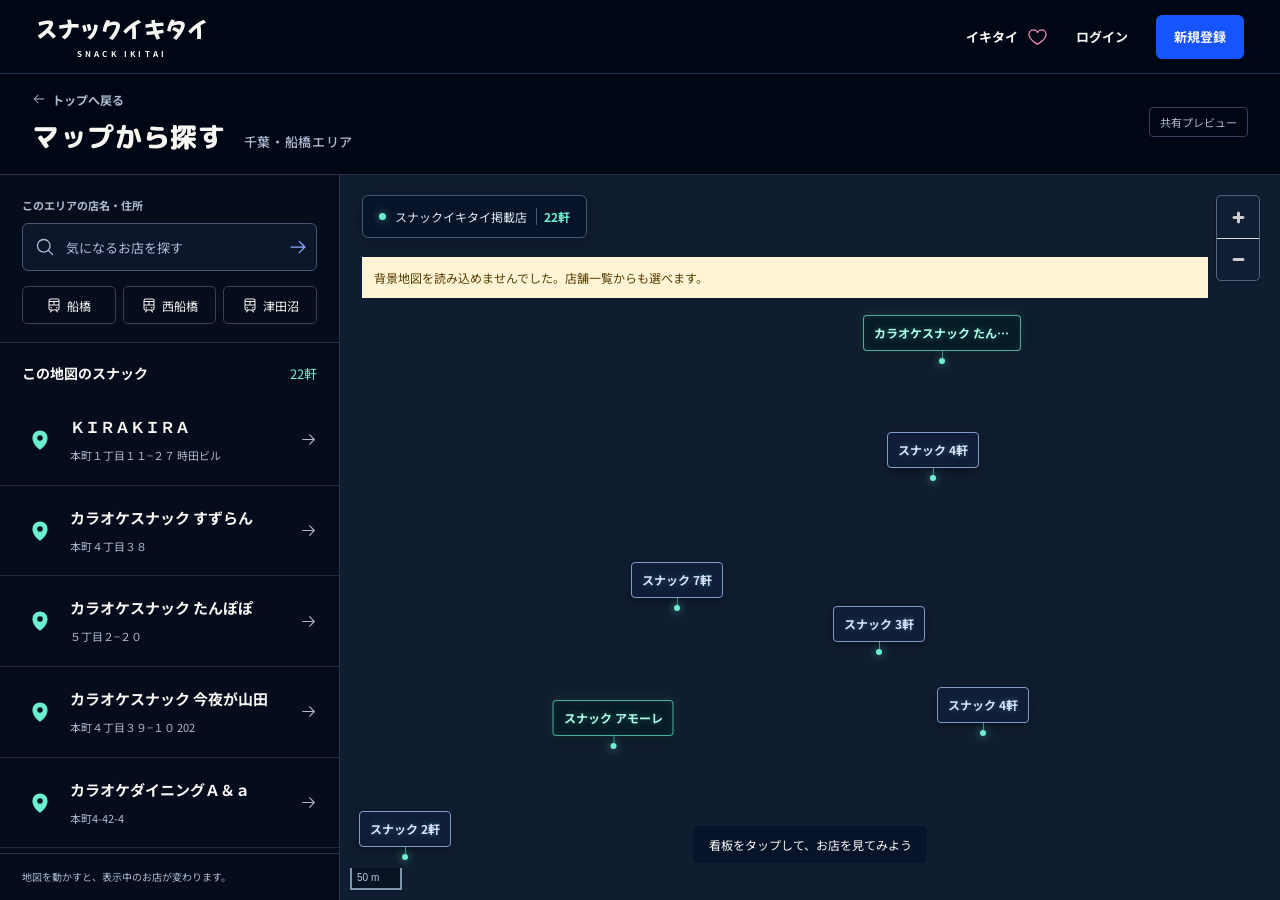
==== index.html @ 8e122c58 "Publish standalone Funabashi snack map preview" ====
<!doctype html>
<html lang="ja">
<head>
  <meta charset="UTF-8" />
  <meta name="viewport" content="width=device-width, initial-scale=1.0" />
  <meta name="robots" content="noindex,nofollow" />
  <title>船橋スナックマップ｜スナックイキタイ 共有プレビュー</title>
  <meta name="description" content="船橋エリアのスナックを、夜の街の地図から探す共有プレビュー。" />
  <script type="module" crossorigin src="./assets/index-COHUh_e3.js"></script>
  <link rel="stylesheet" crossorigin href="./assets/index-BTpPyT-f.css">
</head>
<body><div id="root"></div></body>
</html>
---- assets/index-BTpPyT-f.css ----
@import"https://fonts.googleapis.com/css2?family=M+PLUS+Rounded+1c:wght@700;800;900&family=Mochiy+Pop+One&family=Noto+Sans+JP:wght@400;500;600;700;800&display=swap";.maplibregl-map{font:12px/20px Helvetica Neue,Arial,Helvetica,sans-serif;overflow:hidden;position:relative;-webkit-tap-highlight-color:rgb(0,0,0,0)}.maplibregl-canvas{left:0;position:absolute;top:0}.maplibregl-map:fullscreen{height:100%;width:100%}.maplibregl-ctrl-group button.maplibregl-ctrl-compass{touch-action:none}.maplibregl-canvas-container.maplibregl-interactive,.maplibregl-ctrl-group button.maplibregl-ctrl-compass{cursor:grab;-webkit-user-select:none;-moz-user-select:none;user-select:none}.maplibregl-canvas-container.maplibregl-interactive.maplibregl-track-pointer{cursor:pointer}.maplibregl-canvas-container.maplibregl-interactive:active,.maplibregl-ctrl-group button.maplibregl-ctrl-compass:active{cursor:grabbing}.maplibregl-canvas-container.maplibregl-touch-zoom-rotate,.maplibregl-canvas-container.maplibregl-touch-zoom-rotate .maplibregl-canvas{touch-action:pan-x pan-y}.maplibregl-canvas-container.maplibregl-touch-drag-pan,.maplibregl-canvas-container.maplibregl-touch-drag-pan .maplibregl-canvas{touch-action:pinch-zoom}.maplibregl-canvas-container.maplibregl-touch-zoom-rotate.maplibregl-touch-drag-pan,.maplibregl-canvas-container.maplibregl-touch-zoom-rotate.maplibregl-touch-drag-pan .maplibregl-canvas{touch-action:none}.maplibregl-canvas-container.maplibregl-touch-drag-pan.maplibregl-cooperative-gestures,.maplibregl-canvas-container.maplibregl-touch-drag-pan.maplibregl-cooperative-gestures .maplibregl-canvas{touch-action:pan-x pan-y}.maplibregl-ctrl-bottom-left,.maplibregl-ctrl-bottom-right,.maplibregl-ctrl-top-left,.maplibregl-ctrl-top-right{pointer-events:none;position:absolute;z-index:2}.maplibregl-ctrl-top-left{left:0;top:0}.maplibregl-ctrl-top-right{right:0;top:0}.maplibregl-ctrl-bottom-left{bottom:0;left:0}.maplibregl-ctrl-bottom-right{bottom:0;right:0}.maplibregl-ctrl{clear:both;pointer-events:auto;transform:translate(0)}.maplibregl-ctrl-top-left .maplibregl-ctrl{float:left;margin:10px 0 0 10px}.maplibregl-ctrl-top-right .maplibregl-ctrl{float:right;margin:10px 10px 0 0}.maplibregl-ctrl-bottom-left .maplibregl-ctrl{float:left;margin:0 0 10px 10px}.maplibregl-ctrl-bottom-right .maplibregl-ctrl{float:right;margin:0 10px 10px 0}.maplibregl-ctrl-group{background:#fff;border-radius:4px}.maplibregl-ctrl-group:not(:empty){box-shadow:0 0 0 2px #0000001a}@media(forced-colors:active){.maplibregl-ctrl-group:not(:empty){box-shadow:0 0 0 2px ButtonText}}.maplibregl-ctrl-group button{background-color:transparent;border:0;box-sizing:border-box;cursor:pointer;display:block;height:29px;outline:none;padding:0;width:29px}.maplibregl-ctrl-group button+button{border-top:1px solid #ddd}.maplibregl-ctrl button .maplibregl-ctrl-icon{background-position:50%;background-repeat:no-repeat;display:block;height:100%;width:100%}@media(forced-colors:active){.maplibregl-ctrl-icon{background-color:transparent}.maplibregl-ctrl-group button+button{border-top:1px solid ButtonText}}.maplibregl-ctrl button::-moz-focus-inner{border:0;padding:0}.maplibregl-ctrl-attrib-button:focus,.maplibregl-ctrl-group button:focus{box-shadow:0 0 2px 2px #0096ff}.maplibregl-ctrl button:disabled{cursor:not-allowed}.maplibregl-ctrl button:disabled .maplibregl-ctrl-icon{opacity:.25}@media(hover:hover){.maplibregl-ctrl button:not(:disabled):hover{background-color:#0000000d}}.maplibregl-ctrl button:not(:disabled):active{background-color:#0000000d}.maplibregl-ctrl-group button:focus:focus-visible{box-shadow:0 0 2px 2px #0096ff}.maplibregl-ctrl-group button:focus:not(:focus-visible){box-shadow:none}.maplibregl-ctrl-group button:focus:first-child{border-radius:4px 4px 0 0}.maplibregl-ctrl-group button:focus:last-child{border-radius:0 0 4px 4px}.maplibregl-ctrl-group button:focus:only-child{border-radius:inherit}.maplibregl-ctrl button.maplibregl-ctrl-zoom-out .maplibregl-ctrl-icon{background-image:url("data:image/svg+xml;charset=utf-8,%3Csvg xmlns='http://www.w3.org/2000/svg' width='29' height='29' fill='%23333' viewBox='0 0 29 29'%3E%3Cpath d='M10 13c-.75 0-1.5.75-1.5 1.5S9.25 16 10 16h9c.75 0 1.5-.75 1.5-1.5S19.75 13 19 13z'/%3E%3C/svg%3E")}.maplibregl-ctrl button.maplibregl-ctrl-zoom-in .maplibregl-ctrl-icon{background-image:url("data:image/svg+xml;charset=utf-8,%3Csvg xmlns='http://www.w3.org/2000/svg' width='29' height='29' fill='%23333' viewBox='0 0 29 29'%3E%3Cpath d='M14.5 8.5c-.75 0-1.5.75-1.5 1.5v3h-3c-.75 0-1.5.75-1.5 1.5S9.25 16 10 16h3v3c0 .75.75 1.5 1.5 1.5S16 19.75 16 19v-3h3c.75 0 1.5-.75 1.5-1.5S19.75 13 19 13h-3v-3c0-.75-.75-1.5-1.5-1.5'/%3E%3C/svg%3E")}@media(forced-colors:active){.maplibregl-ctrl button.maplibregl-ctrl-zoom-out .maplibregl-ctrl-icon{background-image:url("data:image/svg+xml;charset=utf-8,%3Csvg xmlns='http://www.w3.org/2000/svg' width='29' height='29' fill='%23fff' viewBox='0 0 29 29'%3E%3Cpath d='M10 13c-.75 0-1.5.75-1.5 1.5S9.25 16 10 16h9c.75 0 1.5-.75 1.5-1.5S19.75 13 19 13z'/%3E%3C/svg%3E")}.maplibregl-ctrl button.maplibregl-ctrl-zoom-in .maplibregl-ctrl-icon{background-image:url("data:image/svg+xml;charset=utf-8,%3Csvg xmlns='http://www.w3.org/2000/svg' width='29' height='29' fill='%23fff' viewBox='0 0 29 29'%3E%3Cpath d='M14.5 8.5c-.75 0-1.5.75-1.5 1.5v3h-3c-.75 0-1.5.75-1.5 1.5S9.25 16 10 16h3v3c0 .75.75 1.5 1.5 1.5S16 19.75 16 19v-3h3c.75 0 1.5-.75 1.5-1.5S19.75 13 19 13h-3v-3c0-.75-.75-1.5-1.5-1.5'/%3E%3C/svg%3E")}}@media(forced-colors:active)and (prefers-color-scheme:light){.maplibregl-ctrl button.maplibregl-ctrl-zoom-out .maplibregl-ctrl-icon{background-image:url("data:image/svg+xml;charset=utf-8,%3Csvg xmlns='http://www.w3.org/2000/svg' width='29' height='29' viewBox='0 0 29 29'%3E%3Cpath d='M10 13c-.75 0-1.5.75-1.5 1.5S9.25 16 10 16h9c.75 0 1.5-.75 1.5-1.5S19.75 13 19 13z'/%3E%3C/svg%3E")}.maplibregl-ctrl button.maplibregl-ctrl-zoom-in .maplibregl-ctrl-icon{background-image:url("data:image/svg+xml;charset=utf-8,%3Csvg xmlns='http://www.w3.org/2000/svg' width='29' height='29' viewBox='0 0 29 29'%3E%3Cpath d='M14.5 8.5c-.75 0-1.5.75-1.5 1.5v3h-3c-.75 0-1.5.75-1.5 1.5S9.25 16 10 16h3v3c0 .75.75 1.5 1.5 1.5S16 19.75 16 19v-3h3c.75 0 1.5-.75 1.5-1.5S19.75 13 19 13h-3v-3c0-.75-.75-1.5-1.5-1.5'/%3E%3C/svg%3E")}}.maplibregl-ctrl button.maplibregl-ctrl-fullscreen .maplibregl-ctrl-icon{background-image:url("data:image/svg+xml;charset=utf-8,%3Csvg xmlns='http://www.w3.org/2000/svg' width='29' height='29' fill='%23333' viewBox='0 0 29 29'%3E%3Cpath d='M24 16v5.5c0 1.75-.75 2.5-2.5 2.5H16v-1l3-1.5-4-5.5 1-1 5.5 4 1.5-3zM6 16l1.5 3 5.5-4 1 1-4 5.5 3 1.5v1H7.5C5.75 24 5 23.25 5 21.5V16zm7-11v1l-3 1.5 4 5.5-1 1-5.5-4L6 13H5V7.5C5 5.75 5.75 5 7.5 5zm11 2.5c0-1.75-.75-2.5-2.5-2.5H16v1l3 1.5-4 5.5 1 1 5.5-4 1.5 3h1z'/%3E%3C/svg%3E")}.maplibregl-ctrl button.maplibregl-ctrl-shrink .maplibregl-ctrl-icon{background-image:url("data:image/svg+xml;charset=utf-8,%3Csvg xmlns='http://www.w3.org/2000/svg' width='29' height='29' viewBox='0 0 29 29'%3E%3Cpath d='M18.5 16c-1.75 0-2.5.75-2.5 2.5V24h1l1.5-3 5.5 4 1-1-4-5.5 3-1.5v-1zM13 18.5c0-1.75-.75-2.5-2.5-2.5H5v1l3 1.5L4 24l1 1 5.5-4 1.5 3h1zm3-8c0 1.75.75 2.5 2.5 2.5H24v-1l-3-1.5L25 5l-1-1-5.5 4L17 5h-1zM10.5 13c1.75 0 2.5-.75 2.5-2.5V5h-1l-1.5 3L5 4 4 5l4 5.5L5 12v1z'/%3E%3C/svg%3E")}@media(forced-colors:active){.maplibregl-ctrl button.maplibregl-ctrl-fullscreen .maplibregl-ctrl-icon{background-image:url("data:image/svg+xml;charset=utf-8,%3Csvg xmlns='http://www.w3.org/2000/svg' width='29' height='29' fill='%23fff' viewBox='0 0 29 29'%3E%3Cpath d='M24 16v5.5c0 1.75-.75 2.5-2.5 2.5H16v-1l3-1.5-4-5.5 1-1 5.5 4 1.5-3zM6 16l1.5 3 5.5-4 1 1-4 5.5 3 1.5v1H7.5C5.75 24 5 23.25 5 21.5V16zm7-11v1l-3 1.5 4 5.5-1 1-5.5-4L6 13H5V7.5C5 5.75 5.75 5 7.5 5zm11 2.5c0-1.75-.75-2.5-2.5-2.5H16v1l3 1.5-4 5.5 1 1 5.5-4 1.5 3h1z'/%3E%3C/svg%3E")}.maplibregl-ctrl button.maplibregl-ctrl-shrink .maplibregl-ctrl-icon{background-image:url("data:image/svg+xml;charset=utf-8,%3Csvg xmlns='http://www.w3.org/2000/svg' width='29' height='29' fill='%23fff' viewBox='0 0 29 29'%3E%3Cpath d='M18.5 16c-1.75 0-2.5.75-2.5 2.5V24h1l1.5-3 5.5 4 1-1-4-5.5 3-1.5v-1zM13 18.5c0-1.75-.75-2.5-2.5-2.5H5v1l3 1.5L4 24l1 1 5.5-4 1.5 3h1zm3-8c0 1.75.75 2.5 2.5 2.5H24v-1l-3-1.5L25 5l-1-1-5.5 4L17 5h-1zM10.5 13c1.75 0 2.5-.75 2.5-2.5V5h-1l-1.5 3L5 4 4 5l4 5.5L5 12v1z'/%3E%3C/svg%3E")}}@media(forced-colors:active)and (prefers-color-scheme:light){.maplibregl-ctrl button.maplibregl-ctrl-fullscreen .maplibregl-ctrl-icon{background-image:url("data:image/svg+xml;charset=utf-8,%3Csvg xmlns='http://www.w3.org/2000/svg' width='29' height='29' viewBox='0 0 29 29'%3E%3Cpath d='M24 16v5.5c0 1.75-.75 2.5-2.5 2.5H16v-1l3-1.5-4-5.5 1-1 5.5 4 1.5-3zM6 16l1.5 3 5.5-4 1 1-4 5.5 3 1.5v1H7.5C5.75 24 5 23.25 5 21.5V16zm7-11v1l-3 1.5 4 5.5-1 1-5.5-4L6 13H5V7.5C5 5.75 5.75 5 7.5 5zm11 2.5c0-1.75-.75-2.5-2.5-2.5H16v1l3 1.5-4 5.5 1 1 5.5-4 1.5 3h1z'/%3E%3C/svg%3E")}.maplibregl-ctrl button.maplibregl-ctrl-shrink .maplibregl-ctrl-icon{background-image:url("data:image/svg+xml;charset=utf-8,%3Csvg xmlns='http://www.w3.org/2000/svg' width='29' height='29' viewBox='0 0 29 29'%3E%3Cpath d='M18.5 16c-1.75 0-2.5.75-2.5 2.5V24h1l1.5-3 5.5 4 1-1-4-5.5 3-1.5v-1zM13 18.5c0-1.75-.75-2.5-2.5-2.5H5v1l3 1.5L4 24l1 1 5.5-4 1.5 3h1zm3-8c0 1.75.75 2.5 2.5 2.5H24v-1l-3-1.5L25 5l-1-1-5.5 4L17 5h-1zM10.5 13c1.75 0 2.5-.75 2.5-2.5V5h-1l-1.5 3L5 4 4 5l4 5.5L5 12v1z'/%3E%3C/svg%3E")}}.maplibregl-ctrl button.maplibregl-ctrl-compass .maplibregl-ctrl-icon{background-image:url("data:image/svg+xml;charset=utf-8,%3Csvg xmlns='http://www.w3.org/2000/svg' width='29' height='29' fill='%23333' viewBox='0 0 29 29'%3E%3Cpath d='m10.5 14 4-8 4 8z'/%3E%3Cpath fill='%23ccc' d='m10.5 16 4 8 4-8z'/%3E%3C/svg%3E")}@media(forced-colors:active){.maplibregl-ctrl button.maplibregl-ctrl-compass .maplibregl-ctrl-icon{background-image:url("data:image/svg+xml;charset=utf-8,%3Csvg xmlns='http://www.w3.org/2000/svg' width='29' height='29' fill='%23fff' viewBox='0 0 29 29'%3E%3Cpath d='m10.5 14 4-8 4 8z'/%3E%3Cpath fill='%23ccc' d='m10.5 16 4 8 4-8z'/%3E%3C/svg%3E")}}@media(forced-colors:active)and (prefers-color-scheme:light){.maplibregl-ctrl button.maplibregl-ctrl-compass .maplibregl-ctrl-icon{background-image:url("data:image/svg+xml;charset=utf-8,%3Csvg xmlns='http://www.w3.org/2000/svg' width='29' height='29' viewBox='0 0 29 29'%3E%3Cpath d='m10.5 14 4-8 4 8z'/%3E%3Cpath fill='%23ccc' d='m10.5 16 4 8 4-8z'/%3E%3C/svg%3E")}}.maplibregl-ctrl button.maplibregl-ctrl-globe .maplibregl-ctrl-icon{background-image:url("data:image/svg+xml;charset=utf-8,%3Csvg xmlns='http://www.w3.org/2000/svg' width='22' height='22' fill='none' stroke='%23333' viewBox='0 0 22 22'%3E%3Ccircle cx='11' cy='11' r='8.5'/%3E%3Cpath d='M17.5 11c0 4.819-3.02 8.5-6.5 8.5S4.5 15.819 4.5 11 7.52 2.5 11 2.5s6.5 3.681 6.5 8.5Z'/%3E%3Cpath d='M13.5 11c0 2.447-.331 4.64-.853 6.206-.262.785-.562 1.384-.872 1.777-.314.399-.58.517-.775.517s-.461-.118-.775-.517c-.31-.393-.61-.992-.872-1.777C8.831 15.64 8.5 13.446 8.5 11s.331-4.64.853-6.206c.262-.785.562-1.384.872-1.777.314-.399.58-.517.775-.517s.461.118.775.517c.31.393.61.992.872 1.777.522 1.565.853 3.76.853 6.206Z'/%3E%3Cpath d='M11 7.5c-1.909 0-3.622-.166-4.845-.428-.616-.132-1.08-.283-1.379-.434a1.3 1.3 0 0 1-.224-.138q.07-.058.224-.138c.299-.151.763-.302 1.379-.434C7.378 5.666 9.091 5.5 11 5.5s3.622.166 4.845.428c.616.132 1.08.283 1.379.434.105.053.177.1.224.138q-.07.058-.224.138c-.299.151-.763.302-1.379.434-1.223.262-2.936.428-4.845.428ZM4.486 6.436ZM11 16.5c-1.909 0-3.622-.166-4.845-.428-.616-.132-1.08-.283-1.379-.434a1.3 1.3 0 0 1-.224-.138 1.3 1.3 0 0 1 .224-.138c.299-.151.763-.302 1.379-.434C7.378 14.666 9.091 14.5 11 14.5s3.622.166 4.845.428c.616.132 1.08.283 1.379.434.105.053.177.1.224.138a1.3 1.3 0 0 1-.224.138c-.299.151-.763.302-1.379.434-1.223.262-2.936.428-4.845.428Zm-6.514-1.064ZM11 12.5c-2.46 0-4.672-.222-6.255-.574-.796-.177-1.406-.38-1.805-.59a1.5 1.5 0 0 1-.39-.272.3.3 0 0 1-.047-.064.3.3 0 0 1 .048-.064c.066-.073.189-.167.389-.272.399-.21 1.009-.413 1.805-.59C6.328 9.722 8.54 9.5 11 9.5s4.672.222 6.256.574c.795.177 1.405.38 1.804.59.2.105.323.2.39.272a.3.3 0 0 1 .047.064.3.3 0 0 1-.048.064 1.4 1.4 0 0 1-.389.272c-.399.21-1.009.413-1.804.59-1.584.352-3.796.574-6.256.574Zm-8.501-1.51v.002zm0 .018v.002zm17.002.002v-.002zm0-.018v-.002z'/%3E%3C/svg%3E")}.maplibregl-ctrl button.maplibregl-ctrl-globe-enabled .maplibregl-ctrl-icon{background-image:url("data:image/svg+xml;charset=utf-8,%3Csvg xmlns='http://www.w3.org/2000/svg' width='22' height='22' fill='none' stroke='%2333b5e5' viewBox='0 0 22 22'%3E%3Ccircle cx='11' cy='11' r='8.5'/%3E%3Cpath d='M17.5 11c0 4.819-3.02 8.5-6.5 8.5S4.5 15.819 4.5 11 7.52 2.5 11 2.5s6.5 3.681 6.5 8.5Z'/%3E%3Cpath d='M13.5 11c0 2.447-.331 4.64-.853 6.206-.262.785-.562 1.384-.872 1.777-.314.399-.58.517-.775.517s-.461-.118-.775-.517c-.31-.393-.61-.992-.872-1.777C8.831 15.64 8.5 13.446 8.5 11s.331-4.64.853-6.206c.262-.785.562-1.384.872-1.777.314-.399.58-.517.775-.517s.461.118.775.517c.31.393.61.992.872 1.777.522 1.565.853 3.76.853 6.206Z'/%3E%3Cpath d='M11 7.5c-1.909 0-3.622-.166-4.845-.428-.616-.132-1.08-.283-1.379-.434a1.3 1.3 0 0 1-.224-.138q.07-.058.224-.138c.299-.151.763-.302 1.379-.434C7.378 5.666 9.091 5.5 11 5.5s3.622.166 4.845.428c.616.132 1.08.283 1.379.434.105.053.177.1.224.138q-.07.058-.224.138c-.299.151-.763.302-1.379.434-1.223.262-2.936.428-4.845.428ZM4.486 6.436ZM11 16.5c-1.909 0-3.622-.166-4.845-.428-.616-.132-1.08-.283-1.379-.434a1.3 1.3 0 0 1-.224-.138 1.3 1.3 0 0 1 .224-.138c.299-.151.763-.302 1.379-.434C7.378 14.666 9.091 14.5 11 14.5s3.622.166 4.845.428c.616.132 1.08.283 1.379.434.105.053.177.1.224.138a1.3 1.3 0 0 1-.224.138c-.299.151-.763.302-1.379.434-1.223.262-2.936.428-4.845.428Zm-6.514-1.064ZM11 12.5c-2.46 0-4.672-.222-6.255-.574-.796-.177-1.406-.38-1.805-.59a1.5 1.5 0 0 1-.39-.272.3.3 0 0 1-.047-.064.3.3 0 0 1 .048-.064c.066-.073.189-.167.389-.272.399-.21 1.009-.413 1.805-.59C6.328 9.722 8.54 9.5 11 9.5s4.672.222 6.256.574c.795.177 1.405.38 1.804.59.2.105.323.2.39.272a.3.3 0 0 1 .047.064.3.3 0 0 1-.048.064 1.4 1.4 0 0 1-.389.272c-.399.21-1.009.413-1.804.59-1.584.352-3.796.574-6.256.574Zm-8.501-1.51v.002zm0 .018v.002zm17.002.002v-.002zm0-.018v-.002z'/%3E%3C/svg%3E")}.maplibregl-ctrl button.maplibregl-ctrl-terrain .maplibregl-ctrl-icon{background-image:url("data:image/svg+xml;charset=utf-8,%3Csvg xmlns='http://www.w3.org/2000/svg' width='22' height='22' fill='%23333' viewBox='0 0 22 22'%3E%3Cpath d='m1.754 13.406 4.453-4.851 3.09 3.09 3.281 3.277.969-.969-3.309-3.312 3.844-4.121 6.148 6.886h1.082v-.855l-7.207-8.07-4.84 5.187L6.169 6.57l-5.48 5.965v.871ZM.688 16.844h20.625v1.375H.688Zm0 0'/%3E%3C/svg%3E")}.maplibregl-ctrl button.maplibregl-ctrl-terrain-enabled .maplibregl-ctrl-icon{background-image:url("data:image/svg+xml;charset=utf-8,%3Csvg xmlns='http://www.w3.org/2000/svg' width='22' height='22' fill='%2333b5e5' viewBox='0 0 22 22'%3E%3Cpath d='m1.754 13.406 4.453-4.851 3.09 3.09 3.281 3.277.969-.969-3.309-3.312 3.844-4.121 6.148 6.886h1.082v-.855l-7.207-8.07-4.84 5.187L6.169 6.57l-5.48 5.965v.871ZM.688 16.844h20.625v1.375H.688Zm0 0'/%3E%3C/svg%3E")}.maplibregl-ctrl button.maplibregl-ctrl-geolocate .maplibregl-ctrl-icon{background-image:url("data:image/svg+xml;charset=utf-8,%3Csvg xmlns='http://www.w3.org/2000/svg' width='29' height='29' fill='%23333' viewBox='0 0 20 20'%3E%3Cpath d='M10 4C9 4 9 5 9 5v.1A5 5 0 0 0 5.1 9H5s-1 0-1 1 1 1 1 1h.1A5 5 0 0 0 9 14.9v.1s0 1 1 1 1-1 1-1v-.1a5 5 0 0 0 3.9-3.9h.1s1 0 1-1-1-1-1-1h-.1A5 5 0 0 0 11 5.1V5s0-1-1-1m0 2.5a3.5 3.5 0 1 1 0 7 3.5 3.5 0 1 1 0-7'/%3E%3Ccircle cx='10' cy='10' r='2'/%3E%3C/svg%3E")}.maplibregl-ctrl button.maplibregl-ctrl-geolocate:disabled .maplibregl-ctrl-icon{background-image:url("data:image/svg+xml;charset=utf-8,%3Csvg xmlns='http://www.w3.org/2000/svg' width='29' height='29' fill='%23aaa' viewBox='0 0 20 20'%3E%3Cpath d='M10 4C9 4 9 5 9 5v.1A5 5 0 0 0 5.1 9H5s-1 0-1 1 1 1 1 1h.1A5 5 0 0 0 9 14.9v.1s0 1 1 1 1-1 1-1v-.1a5 5 0 0 0 3.9-3.9h.1s1 0 1-1-1-1-1-1h-.1A5 5 0 0 0 11 5.1V5s0-1-1-1m0 2.5a3.5 3.5 0 1 1 0 7 3.5 3.5 0 1 1 0-7'/%3E%3Ccircle cx='10' cy='10' r='2'/%3E%3Cpath fill='red' d='m14 5 1 1-9 9-1-1z'/%3E%3C/svg%3E")}.maplibregl-ctrl button.maplibregl-ctrl-geolocate.maplibregl-ctrl-geolocate-active .maplibregl-ctrl-icon{background-image:url("data:image/svg+xml;charset=utf-8,%3Csvg xmlns='http://www.w3.org/2000/svg' width='29' height='29' fill='%2333b5e5' viewBox='0 0 20 20'%3E%3Cpath d='M10 4C9 4 9 5 9 5v.1A5 5 0 0 0 5.1 9H5s-1 0-1 1 1 1 1 1h.1A5 5 0 0 0 9 14.9v.1s0 1 1 1 1-1 1-1v-.1a5 5 0 0 0 3.9-3.9h.1s1 0 1-1-1-1-1-1h-.1A5 5 0 0 0 11 5.1V5s0-1-1-1m0 2.5a3.5 3.5 0 1 1 0 7 3.5 3.5 0 1 1 0-7'/%3E%3Ccircle cx='10' cy='10' r='2'/%3E%3C/svg%3E")}.maplibregl-ctrl button.maplibregl-ctrl-geolocate.maplibregl-ctrl-geolocate-active-error .maplibregl-ctrl-icon{background-image:url("data:image/svg+xml;charset=utf-8,%3Csvg xmlns='http://www.w3.org/2000/svg' width='29' height='29' fill='%23e58978' viewBox='0 0 20 20'%3E%3Cpath d='M10 4C9 4 9 5 9 5v.1A5 5 0 0 0 5.1 9H5s-1 0-1 1 1 1 1 1h.1A5 5 0 0 0 9 14.9v.1s0 1 1 1 1-1 1-1v-.1a5 5 0 0 0 3.9-3.9h.1s1 0 1-1-1-1-1-1h-.1A5 5 0 0 0 11 5.1V5s0-1-1-1m0 2.5a3.5 3.5 0 1 1 0 7 3.5 3.5 0 1 1 0-7'/%3E%3Ccircle cx='10' cy='10' r='2'/%3E%3C/svg%3E")}.maplibregl-ctrl button.maplibregl-ctrl-geolocate.maplibregl-ctrl-geolocate-background .maplibregl-ctrl-icon{background-image:url("data:image/svg+xml;charset=utf-8,%3Csvg xmlns='http://www.w3.org/2000/svg' width='29' height='29' fill='%2333b5e5' viewBox='0 0 20 20'%3E%3Cpath d='M10 4C9 4 9 5 9 5v.1A5 5 0 0 0 5.1 9H5s-1 0-1 1 1 1 1 1h.1A5 5 0 0 0 9 14.9v.1s0 1 1 1 1-1 1-1v-.1a5 5 0 0 0 3.9-3.9h.1s1 0 1-1-1-1-1-1h-.1A5 5 0 0 0 11 5.1V5s0-1-1-1m0 2.5a3.5 3.5 0 1 1 0 7 3.5 3.5 0 1 1 0-7'/%3E%3C/svg%3E")}.maplibregl-ctrl button.maplibregl-ctrl-geolocate.maplibregl-ctrl-geolocate-background-error .maplibregl-ctrl-icon{background-image:url("data:image/svg+xml;charset=utf-8,%3Csvg xmlns='http://www.w3.org/2000/svg' width='29' height='29' fill='%23e54e33' viewBox='0 0 20 20'%3E%3Cpath d='M10 4C9 4 9 5 9 5v.1A5 5 0 0 0 5.1 9H5s-1 0-1 1 1 1 1 1h.1A5 5 0 0 0 9 14.9v.1s0 1 1 1 1-1 1-1v-.1a5 5 0 0 0 3.9-3.9h.1s1 0 1-1-1-1-1-1h-.1A5 5 0 0 0 11 5.1V5s0-1-1-1m0 2.5a3.5 3.5 0 1 1 0 7 3.5 3.5 0 1 1 0-7'/%3E%3C/svg%3E")}.maplibregl-ctrl button.maplibregl-ctrl-geolocate.maplibregl-ctrl-geolocate-waiting .maplibregl-ctrl-icon{animation:maplibregl-spin 2s linear infinite}@media(forced-colors:active){.maplibregl-ctrl button.maplibregl-ctrl-geolocate .maplibregl-ctrl-icon{background-image:url("data:image/svg+xml;charset=utf-8,%3Csvg xmlns='http://www.w3.org/2000/svg' width='29' height='29' fill='%23fff' viewBox='0 0 20 20'%3E%3Cpath d='M10 4C9 4 9 5 9 5v.1A5 5 0 0 0 5.1 9H5s-1 0-1 1 1 1 1 1h.1A5 5 0 0 0 9 14.9v.1s0 1 1 1 1-1 1-1v-.1a5 5 0 0 0 3.9-3.9h.1s1 0 1-1-1-1-1-1h-.1A5 5 0 0 0 11 5.1V5s0-1-1-1m0 2.5a3.5 3.5 0 1 1 0 7 3.5 3.5 0 1 1 0-7'/%3E%3Ccircle cx='10' cy='10' r='2'/%3E%3C/svg%3E")}.maplibregl-ctrl button.maplibregl-ctrl-geolocate:disabled .maplibregl-ctrl-icon{background-image:url("data:image/svg+xml;charset=utf-8,%3Csvg xmlns='http://www.w3.org/2000/svg' width='29' height='29' fill='%23999' viewBox='0 0 20 20'%3E%3Cpath d='M10 4C9 4 9 5 9 5v.1A5 5 0 0 0 5.1 9H5s-1 0-1 1 1 1 1 1h.1A5 5 0 0 0 9 14.9v.1s0 1 1 1 1-1 1-1v-.1a5 5 0 0 0 3.9-3.9h.1s1 0 1-1-1-1-1-1h-.1A5 5 0 0 0 11 5.1V5s0-1-1-1m0 2.5a3.5 3.5 0 1 1 0 7 3.5 3.5 0 1 1 0-7'/%3E%3Ccircle cx='10' cy='10' r='2'/%3E%3Cpath fill='red' d='m14 5 1 1-9 9-1-1z'/%3E%3C/svg%3E")}.maplibregl-ctrl button.maplibregl-ctrl-geolocate.maplibregl-ctrl-geolocate-active .maplibregl-ctrl-icon{background-image:url("data:image/svg+xml;charset=utf-8,%3Csvg xmlns='http://www.w3.org/2000/svg' width='29' height='29' fill='%2333b5e5' viewBox='0 0 20 20'%3E%3Cpath d='M10 4C9 4 9 5 9 5v.1A5 5 0 0 0 5.1 9H5s-1 0-1 1 1 1 1 1h.1A5 5 0 0 0 9 14.9v.1s0 1 1 1 1-1 1-1v-.1a5 5 0 0 0 3.9-3.9h.1s1 0 1-1-1-1-1-1h-.1A5 5 0 0 0 11 5.1V5s0-1-1-1m0 2.5a3.5 3.5 0 1 1 0 7 3.5 3.5 0 1 1 0-7'/%3E%3Ccircle cx='10' cy='10' r='2'/%3E%3C/svg%3E")}.maplibregl-ctrl button.maplibregl-ctrl-geolocate.maplibregl-ctrl-geolocate-active-error .maplibregl-ctrl-icon{background-image:url("data:image/svg+xml;charset=utf-8,%3Csvg xmlns='http://www.w3.org/2000/svg' width='29' height='29' fill='%23e58978' viewBox='0 0 20 20'%3E%3Cpath d='M10 4C9 4 9 5 9 5v.1A5 5 0 0 0 5.1 9H5s-1 0-1 1 1 1 1 1h.1A5 5 0 0 0 9 14.9v.1s0 1 1 1 1-1 1-1v-.1a5 5 0 0 0 3.9-3.9h.1s1 0 1-1-1-1-1-1h-.1A5 5 0 0 0 11 5.1V5s0-1-1-1m0 2.5a3.5 3.5 0 1 1 0 7 3.5 3.5 0 1 1 0-7'/%3E%3Ccircle cx='10' cy='10' r='2'/%3E%3C/svg%3E")}.maplibregl-ctrl button.maplibregl-ctrl-geolocate.maplibregl-ctrl-geolocate-background .maplibregl-ctrl-icon{background-image:url("data:image/svg+xml;charset=utf-8,%3Csvg xmlns='http://www.w3.org/2000/svg' width='29' height='29' fill='%2333b5e5' viewBox='0 0 20 20'%3E%3Cpath d='M10 4C9 4 9 5 9 5v.1A5 5 0 0 0 5.1 9H5s-1 0-1 1 1 1 1 1h.1A5 5 0 0 0 9 14.9v.1s0 1 1 1 1-1 1-1v-.1a5 5 0 0 0 3.9-3.9h.1s1 0 1-1-1-1-1-1h-.1A5 5 0 0 0 11 5.1V5s0-1-1-1m0 2.5a3.5 3.5 0 1 1 0 7 3.5 3.5 0 1 1 0-7'/%3E%3C/svg%3E")}.maplibregl-ctrl button.maplibregl-ctrl-geolocate.maplibregl-ctrl-geolocate-background-error .maplibregl-ctrl-icon{background-image:url("data:image/svg+xml;charset=utf-8,%3Csvg xmlns='http://www.w3.org/2000/svg' width='29' height='29' fill='%23e54e33' viewBox='0 0 20 20'%3E%3Cpath d='M10 4C9 4 9 5 9 5v.1A5 5 0 0 0 5.1 9H5s-1 0-1 1 1 1 1 1h.1A5 5 0 0 0 9 14.9v.1s0 1 1 1 1-1 1-1v-.1a5 5 0 0 0 3.9-3.9h.1s1 0 1-1-1-1-1-1h-.1A5 5 0 0 0 11 5.1V5s0-1-1-1m0 2.5a3.5 3.5 0 1 1 0 7 3.5 3.5 0 1 1 0-7'/%3E%3C/svg%3E")}}@media(forced-colors:active)and (prefers-color-scheme:light){.maplibregl-ctrl button.maplibregl-ctrl-geolocate .maplibregl-ctrl-icon{background-image:url("data:image/svg+xml;charset=utf-8,%3Csvg xmlns='http://www.w3.org/2000/svg' width='29' height='29' viewBox='0 0 20 20'%3E%3Cpath d='M10 4C9 4 9 5 9 5v.1A5 5 0 0 0 5.1 9H5s-1 0-1 1 1 1 1 1h.1A5 5 0 0 0 9 14.9v.1s0 1 1 1 1-1 1-1v-.1a5 5 0 0 0 3.9-3.9h.1s1 0 1-1-1-1-1-1h-.1A5 5 0 0 0 11 5.1V5s0-1-1-1m0 2.5a3.5 3.5 0 1 1 0 7 3.5 3.5 0 1 1 0-7'/%3E%3Ccircle cx='10' cy='10' r='2'/%3E%3C/svg%3E")}.maplibregl-ctrl button.maplibregl-ctrl-geolocate:disabled .maplibregl-ctrl-icon{background-image:url("data:image/svg+xml;charset=utf-8,%3Csvg xmlns='http://www.w3.org/2000/svg' width='29' height='29' fill='%23666' viewBox='0 0 20 20'%3E%3Cpath d='M10 4C9 4 9 5 9 5v.1A5 5 0 0 0 5.1 9H5s-1 0-1 1 1 1 1 1h.1A5 5 0 0 0 9 14.9v.1s0 1 1 1 1-1 1-1v-.1a5 5 0 0 0 3.9-3.9h.1s1 0 1-1-1-1-1-1h-.1A5 5 0 0 0 11 5.1V5s0-1-1-1m0 2.5a3.5 3.5 0 1 1 0 7 3.5 3.5 0 1 1 0-7'/%3E%3Ccircle cx='10' cy='10' r='2'/%3E%3Cpath fill='red' d='m14 5 1 1-9 9-1-1z'/%3E%3C/svg%3E")}}@keyframes maplibregl-spin{0%{transform:rotate(0)}to{transform:rotate(1turn)}}a.maplibregl-ctrl-logo{background-image:url("data:image/svg+xml;charset=utf-8,%3Csvg xmlns='http://www.w3.org/2000/svg' width='88' height='23' fill='none'%3E%3Cpath fill='%23000' fill-opacity='.4' fill-rule='evenodd' d='M17.408 16.796h-1.827l2.501-12.095h.198l3.324 6.533.988 2.19.988-2.19 3.258-6.533h.181l2.6 12.095h-1.81l-1.218-5.644-.362-1.71-.658 1.71-2.929 5.644h-.098l-2.914-5.644-.757-1.71-.345 1.71zm1.958-3.42-.726 3.663a1.255 1.255 0 0 1-1.232 1.011h-1.827a1.255 1.255 0 0 1-1.229-1.509l2.501-12.095a1.255 1.255 0 0 1 1.23-1.001h.197a1.25 1.25 0 0 1 1.12.685l3.19 6.273 3.125-6.263a1.25 1.25 0 0 1 1.123-.695h.181a1.255 1.255 0 0 1 1.227.991l1.443 6.71a5 5 0 0 1 .314-.787l.009-.016a4.6 4.6 0 0 1 1.777-1.887c.782-.46 1.668-.667 2.611-.667a4.6 4.6 0 0 1 1.7.32l.306.134c.21-.16.474-.256.759-.256h1.694a1.255 1.255 0 0 1 1.212.925 1.255 1.255 0 0 1 1.212-.925h1.711c.284 0 .545.094.755.252.613-.3 1.312-.45 2.075-.45 1.356 0 2.557.445 3.482 1.4q.47.48.763 1.064V4.701a1.255 1.255 0 0 1 1.255-1.255h1.86A1.255 1.255 0 0 1 54.44 4.7v9.194h2.217c.19 0 .37.043.532.118v-4.77c0-.356.147-.678.385-.906a2.42 2.42 0 0 1-.682-1.71c0-.665.267-1.253.735-1.7a2.45 2.45 0 0 1 1.722-.674 2.43 2.43 0 0 1 1.705.675q.318.302.504.683V4.7a1.255 1.255 0 0 1 1.255-1.255h1.744A1.255 1.255 0 0 1 65.812 4.7v3.335a4.8 4.8 0 0 1 1.526-.246c.938 0 1.817.214 2.59.69a4.47 4.47 0 0 1 1.67 1.743v-.98a1.255 1.255 0 0 1 1.256-1.256h1.777c.233 0 .451.064.639.174a3.4 3.4 0 0 1 1.567-.372c.346 0 .861.02 1.285.232a1.25 1.25 0 0 1 .689 1.004 4.7 4.7 0 0 1 .853-.588c.795-.44 1.675-.647 2.61-.647 1.385 0 2.65.39 3.525 1.396.836.938 1.168 2.173 1.168 3.528q-.001.515-.056 1.051a1.255 1.255 0 0 1-.947 1.09l.408.952a1.255 1.255 0 0 1-.477 1.552c-.418.268-.92.463-1.458.612-.613.171-1.304.244-2.049.244-1.06 0-2.043-.207-2.886-.698l-.015-.008c-.798-.48-1.419-1.135-1.818-1.963l-.004-.008a5.8 5.8 0 0 1-.548-2.512q0-.429.053-.843a1.3 1.3 0 0 1-.333-.086l-.166-.004c-.223 0-.426.062-.643.228-.03.024-.142.139-.142.59v3.883a1.255 1.255 0 0 1-1.256 1.256h-1.777a1.255 1.255 0 0 1-1.256-1.256V15.69l-.032.057a4.8 4.8 0 0 1-1.86 1.833 5.04 5.04 0 0 1-2.484.634 4.5 4.5 0 0 1-1.935-.424 1.25 1.25 0 0 1-.764.258h-1.71a1.255 1.255 0 0 1-1.256-1.255V7.687a2.4 2.4 0 0 1-.428.625c.253.23.412.561.412.93v7.553a1.255 1.255 0 0 1-1.256 1.255h-1.843a1.25 1.25 0 0 1-.894-.373c-.228.23-.544.373-.894.373H51.32a1.255 1.255 0 0 1-1.256-1.255v-1.251l-.061.117a4.7 4.7 0 0 1-1.782 1.884 4.77 4.77 0 0 1-2.485.67 5.6 5.6 0 0 1-1.485-.188l.009 2.764a1.255 1.255 0 0 1-1.255 1.259h-1.729a1.255 1.255 0 0 1-1.255-1.255v-3.537a1.255 1.255 0 0 1-1.167.793h-1.679a1.25 1.25 0 0 1-.77-.263 4.5 4.5 0 0 1-1.945.429c-.885 0-1.724-.21-2.495-.632l-.017-.01a5 5 0 0 1-1.081-.836 1.255 1.255 0 0 1-1.254 1.312h-1.81a1.255 1.255 0 0 1-1.228-.99l-.782-3.625-2.044 3.939a1.25 1.25 0 0 1-1.115.676h-.098a1.25 1.25 0 0 1-1.116-.68l-2.061-3.994zM35.92 16.63l.207-.114.223-.15q.493-.356.735-.785l.061-.118.033 1.332h1.678V9.242h-1.694l-.033 1.267q-.133-.329-.526-.658l-.032-.028a3.2 3.2 0 0 0-.668-.428l-.27-.12a3.3 3.3 0 0 0-1.235-.23q-1.136-.001-1.974.493a3.36 3.36 0 0 0-1.3 1.382q-.445.89-.444 2.074 0 1.2.51 2.107a3.8 3.8 0 0 0 1.382 1.381 3.9 3.9 0 0 0 1.893.477q.795 0 1.455-.33zm-2.789-5.38q-.576.675-.575 1.762 0 1.102.559 1.794.576.675 1.645.675a2.25 2.25 0 0 0 .934-.19 2.2 2.2 0 0 0 .468-.29l.178-.161a2.2 2.2 0 0 0 .397-.561q.244-.5.244-1.15v-.115q0-.708-.296-1.267l-.043-.077a2.2 2.2 0 0 0-.633-.709l-.13-.086-.047-.028a2.1 2.1 0 0 0-1.073-.285q-1.052 0-1.629.692zm2.316 2.706c.163-.17.28-.407.28-.83v-.114c0-.292-.06-.508-.15-.68a.96.96 0 0 0-.353-.389.85.85 0 0 0-.464-.127c-.4 0-.56.114-.664.239l-.01.012c-.148.174-.275.45-.275.945 0 .506.122.801.27.99.097.11.266.224.68.224.303 0 .504-.09.687-.269zm7.545 1.705a2.6 2.6 0 0 0 .331.423q.319.33.755.548l.173.074q.65.255 1.49.255 1.02 0 1.844-.493a3.45 3.45 0 0 0 1.316-1.4q.493-.904.493-2.089 0-1.909-.988-2.913-.988-1.02-2.584-1.02-.898 0-1.575.347a3 3 0 0 0-.415.262l-.199.166a3.4 3.4 0 0 0-.64.82V9.242h-1.712v11.553h1.729l-.017-5.134zm.53-1.138q.206.29.48.5l.155.11.053.034q.51.296 1.119.297 1.07 0 1.645-.675.577-.69.576-1.762 0-1.119-.576-1.777-.558-.675-1.645-.675-.435 0-.835.16a2 2 0 0 0-.284.136 2 2 0 0 0-.363.254 2.2 2.2 0 0 0-.46.569l-.082.162a2.6 2.6 0 0 0-.213 1.072v.115q0 .707.296 1.267l.135.211zm.964-.818a1.1 1.1 0 0 0 .367.385.94.94 0 0 0 .476.118c.423 0 .59-.117.687-.23.159-.194.28-.478.28-.95 0-.53-.133-.8-.266-.952l-.021-.025c-.078-.094-.231-.221-.68-.221a1 1 0 0 0-.503.135l-.012.007a.86.86 0 0 0-.335.343c-.073.133-.132.324-.132.614v.115a1.4 1.4 0 0 0 .14.66zm15.7-6.222q.347-.346.346-.856a1.05 1.05 0 0 0-.345-.79 1.18 1.18 0 0 0-.84-.329q-.51 0-.855.33a1.05 1.05 0 0 0-.346.79q0 .51.346.855.345.346.856.346.51 0 .839-.346zm4.337 9.314.033-1.332q.191.403.59.747l.098.081a4 4 0 0 0 .316.224l.223.122a3.2 3.2 0 0 0 1.44.322 3.8 3.8 0 0 0 1.875-.477 3.5 3.5 0 0 0 1.382-1.366q.527-.89.526-2.09 0-1.184-.444-2.073a3.24 3.24 0 0 0-1.283-1.399q-.823-.51-1.942-.51a3.5 3.5 0 0 0-1.527.344l-.086.043-.165.09a3 3 0 0 0-.33.214q-.432.315-.656.707a2 2 0 0 0-.099.198l.082-1.283V4.701h-1.744v12.095zm.473-2.509a2.5 2.5 0 0 0 .566.7q.117.098.245.18l.144.08a2.1 2.1 0 0 0 .975.232q1.07 0 1.645-.675.576-.69.576-1.778 0-1.102-.576-1.777-.56-.691-1.645-.692a2.2 2.2 0 0 0-1.015.235q-.22.113-.415.282l-.15.142a2.1 2.1 0 0 0-.42.594q-.223.479-.223 1.1v.115q0 .705.293 1.26zm2.616-.293c.157-.191.28-.479.28-.967 0-.51-.13-.79-.276-.961l-.021-.026c-.082-.1-.232-.225-.67-.225a.87.87 0 0 0-.681.279l-.012.011c-.154.155-.274.38-.274.807v.115c0 .285.057.499.144.669a1.1 1.1 0 0 0 .367.405c.137.082.28.123.455.123.423 0 .59-.118.686-.23zm8.266-3.013q.345-.13.724-.14l.069-.002q.493 0 .642.099l.247-1.794q-.196-.099-.717-.099a2.3 2.3 0 0 0-.545.063 2 2 0 0 0-.411.148 2.2 2.2 0 0 0-.4.249 2.5 2.5 0 0 0-.485.499 2.7 2.7 0 0 0-.32.581l-.05.137v-1.48h-1.778v7.553h1.777v-3.884q0-.546.159-.943a1.5 1.5 0 0 1 .466-.636 2.5 2.5 0 0 1 .399-.253 2 2 0 0 1 .224-.099zm9.784 2.656.05-.922q0-1.743-.856-2.698-.838-.97-2.584-.97-1.119-.001-2.007.493a3.46 3.46 0 0 0-1.4 1.382q-.493.906-.493 2.106 0 1.07.428 1.975.428.89 1.332 1.432.906.526 2.255.526.973 0 1.668-.185l.044-.012.135-.04q.613-.184.984-.421l-.542-1.267q-.3.162-.642.274l-.297.087q-.51.131-1.3.131-.954 0-1.497-.444a1.6 1.6 0 0 1-.192-.193q-.366-.44-.512-1.234l-.004-.021zm-5.427-1.256-.003.022h3.752v-.138q-.011-.727-.288-1.118a1 1 0 0 0-.156-.176q-.46-.428-1.316-.428-.986 0-1.494.604-.379.45-.494 1.234zm-27.053 2.77V4.7h-1.86v12.095h5.333V15.15zm7.103-5.908v7.553h-1.843V9.242h1.843z'/%3E%3Cpath fill='%23fff' d='m19.63 11.151-.757-1.71-.345 1.71-1.12 5.644h-1.827L18.083 4.7h.197l3.325 6.533.988 2.19.988-2.19L26.839 4.7h.181l2.6 12.095h-1.81l-1.218-5.644-.362-1.71-.658 1.71-2.93 5.644h-.098l-2.913-5.644zm14.836 5.81q-1.02 0-1.893-.478a3.8 3.8 0 0 1-1.381-1.382q-.51-.906-.51-2.106 0-1.185.444-2.074a3.36 3.36 0 0 1 1.3-1.382q.839-.494 1.974-.494a3.3 3.3 0 0 1 1.234.231 3.3 3.3 0 0 1 .97.575q.396.33.527.659l.033-1.267h1.694v7.553H37.18l-.033-1.332q-.279.593-1.02 1.053a3.17 3.17 0 0 1-1.662.444zm.296-1.482q.938 0 1.58-.642.642-.66.642-1.711v-.115q0-.708-.296-1.267a2.2 2.2 0 0 0-.807-.872 2.1 2.1 0 0 0-1.119-.313q-1.053 0-1.629.692-.575.675-.575 1.76 0 1.103.559 1.795.577.675 1.645.675zm6.521-6.237h1.711v1.4q.906-1.597 2.83-1.597 1.596 0 2.584 1.02.988 1.005.988 2.914 0 1.185-.493 2.09a3.46 3.46 0 0 1-1.316 1.399 3.5 3.5 0 0 1-1.844.493q-.954 0-1.662-.329a2.67 2.67 0 0 1-1.086-.97l.017 5.134h-1.728zm4.048 6.22q1.07 0 1.645-.674.577-.69.576-1.762 0-1.119-.576-1.777-.558-.675-1.645-.675-.592 0-1.12.296-.51.28-.822.823-.296.527-.296 1.234v.115q0 .708.296 1.267.313.543.823.855.51.296 1.119.297z'/%3E%3Cpath fill='%23e1e3e9' d='M51.325 4.7h1.86v10.45h3.473v1.646h-5.333zm7.12 4.542h1.843v7.553h-1.843zm.905-1.415a1.16 1.16 0 0 1-.856-.346 1.17 1.17 0 0 1-.346-.856 1.05 1.05 0 0 1 .346-.79q.346-.329.856-.329.494 0 .839.33a1.05 1.05 0 0 1 .345.79 1.16 1.16 0 0 1-.345.855q-.33.346-.84.346zm7.875 9.133a3.17 3.17 0 0 1-1.662-.444q-.723-.46-1.004-1.053l-.033 1.332h-1.71V4.701h1.743v4.657l-.082 1.283q.279-.658 1.086-1.119a3.5 3.5 0 0 1 1.778-.477q1.119 0 1.942.51a3.24 3.24 0 0 1 1.283 1.4q.445.888.444 2.072 0 1.201-.526 2.09a3.5 3.5 0 0 1-1.382 1.366 3.8 3.8 0 0 1-1.876.477zm-.296-1.481q1.069 0 1.645-.675.577-.69.577-1.778 0-1.102-.577-1.776-.56-.691-1.645-.692a2.12 2.12 0 0 0-1.58.659q-.642.641-.642 1.694v.115q0 .71.296 1.267a2.4 2.4 0 0 0 .807.872 2.1 2.1 0 0 0 1.119.313zm5.927-6.237h1.777v1.481q.263-.757.856-1.217a2.14 2.14 0 0 1 1.349-.46q.527 0 .724.098l-.247 1.794q-.149-.099-.642-.099-.774 0-1.416.494-.626.493-.626 1.58v3.883h-1.777V9.242zm9.534 7.718q-1.35 0-2.255-.526-.904-.543-1.332-1.432a4.6 4.6 0 0 1-.428-1.975q0-1.2.493-2.106a3.46 3.46 0 0 1 1.4-1.382q.889-.495 2.007-.494 1.744 0 2.584.97.855.956.856 2.7 0 .444-.05.92h-5.43q.18 1.005.708 1.45.542.443 1.497.443.79 0 1.3-.131a4 4 0 0 0 .938-.362l.542 1.267q-.411.263-1.119.46-.708.198-1.711.197zm1.596-4.558q.016-1.02-.444-1.432-.46-.428-1.316-.428-1.728 0-1.991 1.86z'/%3E%3Cpath d='M5.074 15.948a.484.657 0 0 0-.486.659v1.84a.484.657 0 0 0 .486.659h4.101a.484.657 0 0 0 .486-.659v-1.84a.484.657 0 0 0-.486-.659zm3.56 1.16H5.617v.838h3.017z' style='fill:%23fff;fill-rule:evenodd;stroke-width:1.03600001'/%3E%3Cg style='stroke-width:1.12603545'%3E%3Cpath d='M-9.408-1.416c-3.833-.025-7.056 2.912-7.08 6.615-.02 3.08 1.653 4.832 3.107 6.268.903.892 1.721 1.74 2.32 2.902l-.525-.004c-.543-.003-.992.304-1.24.639a1.87 1.87 0 0 0-.362 1.121l-.011 1.877c-.003.402.104.787.347 1.125.244.338.688.653 1.23.656l4.142.028c.542.003.99-.306 1.238-.641a1.87 1.87 0 0 0 .363-1.121l.012-1.875a1.87 1.87 0 0 0-.348-1.127c-.243-.338-.688-.653-1.23-.656l-.518-.004c.597-1.145 1.425-1.983 2.348-2.87 1.473-1.414 3.18-3.149 3.2-6.226-.016-3.59-2.923-6.684-6.993-6.707m-.006 1.1v.002c3.274.02 5.92 2.532 5.9 5.6-.017 2.706-1.39 4.026-2.863 5.44-1.034.994-2.118 2.033-2.814 3.633-.018.041-.052.055-.075.065q-.013.004-.02.01a.34.34 0 0 1-.226.084.34.34 0 0 1-.224-.086l-.092-.077c-.699-1.615-1.768-2.669-2.781-3.67-1.454-1.435-2.797-2.762-2.78-5.478.02-3.067 2.7-5.545 5.975-5.523m-.02 2.826c-1.62-.01-2.944 1.315-2.955 2.96-.01 1.646 1.295 2.988 2.916 2.999h.002c1.621.01 2.943-1.316 2.953-2.961.011-1.646-1.294-2.988-2.916-2.998m-.005 1.1c1.017.006 1.829.83 1.822 1.89s-.83 1.874-1.848 1.867c-1.018-.006-1.829-.83-1.822-1.89s.83-1.874 1.848-1.868m-2.155 11.857 4.14.025c.271.002.49.305.487.676l-.013 1.875c-.003.37-.224.67-.495.668l-4.14-.025c-.27-.002-.487-.306-.485-.676l.012-1.875c.003-.37.224-.67.494-.668' style='color:%23000;font-style:normal;font-variant:normal;font-weight:400;font-stretch:normal;font-size:medium;line-height:normal;font-family:sans-serif;font-variant-ligatures:normal;font-variant-position:normal;font-variant-caps:normal;font-variant-numeric:normal;font-variant-alternates:normal;font-feature-settings:normal;text-indent:0;text-align:start;text-decoration:none;text-decoration-line:none;text-decoration-style:solid;text-decoration-color:%23000;letter-spacing:normal;word-spacing:normal;text-transform:none;writing-mode:lr-tb;direction:ltr;text-orientation:mixed;dominant-baseline:auto;baseline-shift:baseline;text-anchor:start;white-space:normal;shape-padding:0;clip-rule:evenodd;display:inline;overflow:visible;visibility:visible;opacity:1;isolation:auto;mix-blend-mode:normal;color-interpolation:sRGB;color-interpolation-filters:linearRGB;solid-color:%23000;solid-opacity:1;vector-effect:none;fill:%23000;fill-opacity:.4;fill-rule:evenodd;stroke:none;stroke-width:2.47727823;stroke-linecap:butt;stroke-linejoin:miter;stroke-miterlimit:4;stroke-dasharray:none;stroke-dashoffset:0;stroke-opacity:1;color-rendering:auto;image-rendering:auto;shape-rendering:auto;text-rendering:auto' transform='translate(15.553 2.85)scale(.88807)'/%3E%3Cpath d='M-9.415-.316C-12.69-.338-15.37 2.14-15.39 5.207c-.017 2.716 1.326 4.041 2.78 5.477 1.013 1 2.081 2.055 2.78 3.67l.092.076a.34.34 0 0 0 .225.086.34.34 0 0 0 .227-.083l.019-.01c.022-.009.057-.024.074-.064.697-1.6 1.78-2.64 2.814-3.634 1.473-1.414 2.847-2.733 2.864-5.44.02-3.067-2.627-5.58-5.901-5.601m-.057 8.784c1.621.011 2.944-1.315 2.955-2.96.01-1.646-1.295-2.988-2.916-2.999-1.622-.01-2.945 1.315-2.955 2.96s1.295 2.989 2.916 3' style='clip-rule:evenodd;fill:%23e1e3e9;fill-opacity:1;fill-rule:evenodd;stroke:none;stroke-width:2.47727823;stroke-miterlimit:4;stroke-dasharray:none;stroke-opacity:.4' transform='translate(15.553 2.85)scale(.88807)'/%3E%3Cpath d='M-11.594 15.465c-.27-.002-.492.297-.494.668l-.012 1.876c-.003.371.214.673.485.675l4.14.027c.271.002.492-.298.495-.668l.012-1.877c.003-.37-.215-.672-.485-.674z' style='clip-rule:evenodd;fill:%23fff;fill-opacity:1;fill-rule:evenodd;stroke:none;stroke-width:2.47727823;stroke-miterlimit:4;stroke-dasharray:none;stroke-opacity:.4' transform='translate(15.553 2.85)scale(.88807)'/%3E%3C/g%3E%3C/svg%3E");background-repeat:no-repeat;cursor:pointer;display:block;height:23px;margin:0 0 -4px -4px;overflow:hidden;width:88px}a.maplibregl-ctrl-logo.maplibregl-compact{width:14px}@media(forced-colors:active){a.maplibregl-ctrl-logo{background-color:transparent;background-image:url("data:image/svg+xml;charset=utf-8,%3Csvg xmlns='http://www.w3.org/2000/svg' width='88' height='23' fill='none'%3E%3Cpath fill='%23000' fill-opacity='.4' fill-rule='evenodd' d='M17.408 16.796h-1.827l2.501-12.095h.198l3.324 6.533.988 2.19.988-2.19 3.258-6.533h.181l2.6 12.095h-1.81l-1.218-5.644-.362-1.71-.658 1.71-2.929 5.644h-.098l-2.914-5.644-.757-1.71-.345 1.71zm1.958-3.42-.726 3.663a1.255 1.255 0 0 1-1.232 1.011h-1.827a1.255 1.255 0 0 1-1.229-1.509l2.501-12.095a1.255 1.255 0 0 1 1.23-1.001h.197a1.25 1.25 0 0 1 1.12.685l3.19 6.273 3.125-6.263a1.25 1.25 0 0 1 1.123-.695h.181a1.255 1.255 0 0 1 1.227.991l1.443 6.71a5 5 0 0 1 .314-.787l.009-.016a4.6 4.6 0 0 1 1.777-1.887c.782-.46 1.668-.667 2.611-.667a4.6 4.6 0 0 1 1.7.32l.306.134c.21-.16.474-.256.759-.256h1.694a1.255 1.255 0 0 1 1.212.925 1.255 1.255 0 0 1 1.212-.925h1.711c.284 0 .545.094.755.252.613-.3 1.312-.45 2.075-.45 1.356 0 2.557.445 3.482 1.4q.47.48.763 1.064V4.701a1.255 1.255 0 0 1 1.255-1.255h1.86A1.255 1.255 0 0 1 54.44 4.7v9.194h2.217c.19 0 .37.043.532.118v-4.77c0-.356.147-.678.385-.906a2.42 2.42 0 0 1-.682-1.71c0-.665.267-1.253.735-1.7a2.45 2.45 0 0 1 1.722-.674 2.43 2.43 0 0 1 1.705.675q.318.302.504.683V4.7a1.255 1.255 0 0 1 1.255-1.255h1.744A1.255 1.255 0 0 1 65.812 4.7v3.335a4.8 4.8 0 0 1 1.526-.246c.938 0 1.817.214 2.59.69a4.47 4.47 0 0 1 1.67 1.743v-.98a1.255 1.255 0 0 1 1.256-1.256h1.777c.233 0 .451.064.639.174a3.4 3.4 0 0 1 1.567-.372c.346 0 .861.02 1.285.232a1.25 1.25 0 0 1 .689 1.004 4.7 4.7 0 0 1 .853-.588c.795-.44 1.675-.647 2.61-.647 1.385 0 2.65.39 3.525 1.396.836.938 1.168 2.173 1.168 3.528q-.001.515-.056 1.051a1.255 1.255 0 0 1-.947 1.09l.408.952a1.255 1.255 0 0 1-.477 1.552c-.418.268-.92.463-1.458.612-.613.171-1.304.244-2.049.244-1.06 0-2.043-.207-2.886-.698l-.015-.008c-.798-.48-1.419-1.135-1.818-1.963l-.004-.008a5.8 5.8 0 0 1-.548-2.512q0-.429.053-.843a1.3 1.3 0 0 1-.333-.086l-.166-.004c-.223 0-.426.062-.643.228-.03.024-.142.139-.142.59v3.883a1.255 1.255 0 0 1-1.256 1.256h-1.777a1.255 1.255 0 0 1-1.256-1.256V15.69l-.032.057a4.8 4.8 0 0 1-1.86 1.833 5.04 5.04 0 0 1-2.484.634 4.5 4.5 0 0 1-1.935-.424 1.25 1.25 0 0 1-.764.258h-1.71a1.255 1.255 0 0 1-1.256-1.255V7.687a2.4 2.4 0 0 1-.428.625c.253.23.412.561.412.93v7.553a1.255 1.255 0 0 1-1.256 1.255h-1.843a1.25 1.25 0 0 1-.894-.373c-.228.23-.544.373-.894.373H51.32a1.255 1.255 0 0 1-1.256-1.255v-1.251l-.061.117a4.7 4.7 0 0 1-1.782 1.884 4.77 4.77 0 0 1-2.485.67 5.6 5.6 0 0 1-1.485-.188l.009 2.764a1.255 1.255 0 0 1-1.255 1.259h-1.729a1.255 1.255 0 0 1-1.255-1.255v-3.537a1.255 1.255 0 0 1-1.167.793h-1.679a1.25 1.25 0 0 1-.77-.263 4.5 4.5 0 0 1-1.945.429c-.885 0-1.724-.21-2.495-.632l-.017-.01a5 5 0 0 1-1.081-.836 1.255 1.255 0 0 1-1.254 1.312h-1.81a1.255 1.255 0 0 1-1.228-.99l-.782-3.625-2.044 3.939a1.25 1.25 0 0 1-1.115.676h-.098a1.25 1.25 0 0 1-1.116-.68l-2.061-3.994zM35.92 16.63l.207-.114.223-.15q.493-.356.735-.785l.061-.118.033 1.332h1.678V9.242h-1.694l-.033 1.267q-.133-.329-.526-.658l-.032-.028a3.2 3.2 0 0 0-.668-.428l-.27-.12a3.3 3.3 0 0 0-1.235-.23q-1.136-.001-1.974.493a3.36 3.36 0 0 0-1.3 1.382q-.445.89-.444 2.074 0 1.2.51 2.107a3.8 3.8 0 0 0 1.382 1.381 3.9 3.9 0 0 0 1.893.477q.795 0 1.455-.33zm-2.789-5.38q-.576.675-.575 1.762 0 1.102.559 1.794.576.675 1.645.675a2.25 2.25 0 0 0 .934-.19 2.2 2.2 0 0 0 .468-.29l.178-.161a2.2 2.2 0 0 0 .397-.561q.244-.5.244-1.15v-.115q0-.708-.296-1.267l-.043-.077a2.2 2.2 0 0 0-.633-.709l-.13-.086-.047-.028a2.1 2.1 0 0 0-1.073-.285q-1.052 0-1.629.692zm2.316 2.706c.163-.17.28-.407.28-.83v-.114c0-.292-.06-.508-.15-.68a.96.96 0 0 0-.353-.389.85.85 0 0 0-.464-.127c-.4 0-.56.114-.664.239l-.01.012c-.148.174-.275.45-.275.945 0 .506.122.801.27.99.097.11.266.224.68.224.303 0 .504-.09.687-.269zm7.545 1.705a2.6 2.6 0 0 0 .331.423q.319.33.755.548l.173.074q.65.255 1.49.255 1.02 0 1.844-.493a3.45 3.45 0 0 0 1.316-1.4q.493-.904.493-2.089 0-1.909-.988-2.913-.988-1.02-2.584-1.02-.898 0-1.575.347a3 3 0 0 0-.415.262l-.199.166a3.4 3.4 0 0 0-.64.82V9.242h-1.712v11.553h1.729l-.017-5.134zm.53-1.138q.206.29.48.5l.155.11.053.034q.51.296 1.119.297 1.07 0 1.645-.675.577-.69.576-1.762 0-1.119-.576-1.777-.558-.675-1.645-.675-.435 0-.835.16a2 2 0 0 0-.284.136 2 2 0 0 0-.363.254 2.2 2.2 0 0 0-.46.569l-.082.162a2.6 2.6 0 0 0-.213 1.072v.115q0 .707.296 1.267l.135.211zm.964-.818a1.1 1.1 0 0 0 .367.385.94.94 0 0 0 .476.118c.423 0 .59-.117.687-.23.159-.194.28-.478.28-.95 0-.53-.133-.8-.266-.952l-.021-.025c-.078-.094-.231-.221-.68-.221a1 1 0 0 0-.503.135l-.012.007a.86.86 0 0 0-.335.343c-.073.133-.132.324-.132.614v.115a1.4 1.4 0 0 0 .14.66zm15.7-6.222q.347-.346.346-.856a1.05 1.05 0 0 0-.345-.79 1.18 1.18 0 0 0-.84-.329q-.51 0-.855.33a1.05 1.05 0 0 0-.346.79q0 .51.346.855.345.346.856.346.51 0 .839-.346zm4.337 9.314.033-1.332q.191.403.59.747l.098.081a4 4 0 0 0 .316.224l.223.122a3.2 3.2 0 0 0 1.44.322 3.8 3.8 0 0 0 1.875-.477 3.5 3.5 0 0 0 1.382-1.366q.527-.89.526-2.09 0-1.184-.444-2.073a3.24 3.24 0 0 0-1.283-1.399q-.823-.51-1.942-.51a3.5 3.5 0 0 0-1.527.344l-.086.043-.165.09a3 3 0 0 0-.33.214q-.432.315-.656.707a2 2 0 0 0-.099.198l.082-1.283V4.701h-1.744v12.095zm.473-2.509a2.5 2.5 0 0 0 .566.7q.117.098.245.18l.144.08a2.1 2.1 0 0 0 .975.232q1.07 0 1.645-.675.576-.69.576-1.778 0-1.102-.576-1.777-.56-.691-1.645-.692a2.2 2.2 0 0 0-1.015.235q-.22.113-.415.282l-.15.142a2.1 2.1 0 0 0-.42.594q-.223.479-.223 1.1v.115q0 .705.293 1.26zm2.616-.293c.157-.191.28-.479.28-.967 0-.51-.13-.79-.276-.961l-.021-.026c-.082-.1-.232-.225-.67-.225a.87.87 0 0 0-.681.279l-.012.011c-.154.155-.274.38-.274.807v.115c0 .285.057.499.144.669a1.1 1.1 0 0 0 .367.405c.137.082.28.123.455.123.423 0 .59-.118.686-.23zm8.266-3.013q.345-.13.724-.14l.069-.002q.493 0 .642.099l.247-1.794q-.196-.099-.717-.099a2.3 2.3 0 0 0-.545.063 2 2 0 0 0-.411.148 2.2 2.2 0 0 0-.4.249 2.5 2.5 0 0 0-.485.499 2.7 2.7 0 0 0-.32.581l-.05.137v-1.48h-1.778v7.553h1.777v-3.884q0-.546.159-.943a1.5 1.5 0 0 1 .466-.636 2.5 2.5 0 0 1 .399-.253 2 2 0 0 1 .224-.099zm9.784 2.656.05-.922q0-1.743-.856-2.698-.838-.97-2.584-.97-1.119-.001-2.007.493a3.46 3.46 0 0 0-1.4 1.382q-.493.906-.493 2.106 0 1.07.428 1.975.428.89 1.332 1.432.906.526 2.255.526.973 0 1.668-.185l.044-.012.135-.04q.613-.184.984-.421l-.542-1.267q-.3.162-.642.274l-.297.087q-.51.131-1.3.131-.954 0-1.497-.444a1.6 1.6 0 0 1-.192-.193q-.366-.44-.512-1.234l-.004-.021zm-5.427-1.256-.003.022h3.752v-.138q-.011-.727-.288-1.118a1 1 0 0 0-.156-.176q-.46-.428-1.316-.428-.986 0-1.494.604-.379.45-.494 1.234zm-27.053 2.77V4.7h-1.86v12.095h5.333V15.15zm7.103-5.908v7.553h-1.843V9.242h1.843z'/%3E%3Cpath fill='%23fff' d='m19.63 11.151-.757-1.71-.345 1.71-1.12 5.644h-1.827L18.083 4.7h.197l3.325 6.533.988 2.19.988-2.19L26.839 4.7h.181l2.6 12.095h-1.81l-1.218-5.644-.362-1.71-.658 1.71-2.93 5.644h-.098l-2.913-5.644zm14.836 5.81q-1.02 0-1.893-.478a3.8 3.8 0 0 1-1.381-1.382q-.51-.906-.51-2.106 0-1.185.444-2.074a3.36 3.36 0 0 1 1.3-1.382q.839-.494 1.974-.494a3.3 3.3 0 0 1 1.234.231 3.3 3.3 0 0 1 .97.575q.396.33.527.659l.033-1.267h1.694v7.553H37.18l-.033-1.332q-.279.593-1.02 1.053a3.17 3.17 0 0 1-1.662.444zm.296-1.482q.938 0 1.58-.642.642-.66.642-1.711v-.115q0-.708-.296-1.267a2.2 2.2 0 0 0-.807-.872 2.1 2.1 0 0 0-1.119-.313q-1.053 0-1.629.692-.575.675-.575 1.76 0 1.103.559 1.795.577.675 1.645.675zm6.521-6.237h1.711v1.4q.906-1.597 2.83-1.597 1.596 0 2.584 1.02.988 1.005.988 2.914 0 1.185-.493 2.09a3.46 3.46 0 0 1-1.316 1.399 3.5 3.5 0 0 1-1.844.493q-.954 0-1.662-.329a2.67 2.67 0 0 1-1.086-.97l.017 5.134h-1.728zm4.048 6.22q1.07 0 1.645-.674.577-.69.576-1.762 0-1.119-.576-1.777-.558-.675-1.645-.675-.592 0-1.12.296-.51.28-.822.823-.296.527-.296 1.234v.115q0 .708.296 1.267.313.543.823.855.51.296 1.119.297z'/%3E%3Cpath fill='%23e1e3e9' d='M51.325 4.7h1.86v10.45h3.473v1.646h-5.333zm7.12 4.542h1.843v7.553h-1.843zm.905-1.415a1.16 1.16 0 0 1-.856-.346 1.17 1.17 0 0 1-.346-.856 1.05 1.05 0 0 1 .346-.79q.346-.329.856-.329.494 0 .839.33a1.05 1.05 0 0 1 .345.79 1.16 1.16 0 0 1-.345.855q-.33.346-.84.346zm7.875 9.133a3.17 3.17 0 0 1-1.662-.444q-.723-.46-1.004-1.053l-.033 1.332h-1.71V4.701h1.743v4.657l-.082 1.283q.279-.658 1.086-1.119a3.5 3.5 0 0 1 1.778-.477q1.119 0 1.942.51a3.24 3.24 0 0 1 1.283 1.4q.445.888.444 2.072 0 1.201-.526 2.09a3.5 3.5 0 0 1-1.382 1.366 3.8 3.8 0 0 1-1.876.477zm-.296-1.481q1.069 0 1.645-.675.577-.69.577-1.778 0-1.102-.577-1.776-.56-.691-1.645-.692a2.12 2.12 0 0 0-1.58.659q-.642.641-.642 1.694v.115q0 .71.296 1.267a2.4 2.4 0 0 0 .807.872 2.1 2.1 0 0 0 1.119.313zm5.927-6.237h1.777v1.481q.263-.757.856-1.217a2.14 2.14 0 0 1 1.349-.46q.527 0 .724.098l-.247 1.794q-.149-.099-.642-.099-.774 0-1.416.494-.626.493-.626 1.58v3.883h-1.777V9.242zm9.534 7.718q-1.35 0-2.255-.526-.904-.543-1.332-1.432a4.6 4.6 0 0 1-.428-1.975q0-1.2.493-2.106a3.46 3.46 0 0 1 1.4-1.382q.889-.495 2.007-.494 1.744 0 2.584.97.855.956.856 2.7 0 .444-.05.92h-5.43q.18 1.005.708 1.45.542.443 1.497.443.79 0 1.3-.131a4 4 0 0 0 .938-.362l.542 1.267q-.411.263-1.119.46-.708.198-1.711.197zm1.596-4.558q.016-1.02-.444-1.432-.46-.428-1.316-.428-1.728 0-1.991 1.86z'/%3E%3Cpath d='M5.074 15.948a.484.657 0 0 0-.486.659v1.84a.484.657 0 0 0 .486.659h4.101a.484.657 0 0 0 .486-.659v-1.84a.484.657 0 0 0-.486-.659zm3.56 1.16H5.617v.838h3.017z' style='fill:%23fff;fill-rule:evenodd;stroke-width:1.03600001'/%3E%3Cg style='stroke-width:1.12603545'%3E%3Cpath d='M-9.408-1.416c-3.833-.025-7.056 2.912-7.08 6.615-.02 3.08 1.653 4.832 3.107 6.268.903.892 1.721 1.74 2.32 2.902l-.525-.004c-.543-.003-.992.304-1.24.639a1.87 1.87 0 0 0-.362 1.121l-.011 1.877c-.003.402.104.787.347 1.125.244.338.688.653 1.23.656l4.142.028c.542.003.99-.306 1.238-.641a1.87 1.87 0 0 0 .363-1.121l.012-1.875a1.87 1.87 0 0 0-.348-1.127c-.243-.338-.688-.653-1.23-.656l-.518-.004c.597-1.145 1.425-1.983 2.348-2.87 1.473-1.414 3.18-3.149 3.2-6.226-.016-3.59-2.923-6.684-6.993-6.707m-.006 1.1v.002c3.274.02 5.92 2.532 5.9 5.6-.017 2.706-1.39 4.026-2.863 5.44-1.034.994-2.118 2.033-2.814 3.633-.018.041-.052.055-.075.065q-.013.004-.02.01a.34.34 0 0 1-.226.084.34.34 0 0 1-.224-.086l-.092-.077c-.699-1.615-1.768-2.669-2.781-3.67-1.454-1.435-2.797-2.762-2.78-5.478.02-3.067 2.7-5.545 5.975-5.523m-.02 2.826c-1.62-.01-2.944 1.315-2.955 2.96-.01 1.646 1.295 2.988 2.916 2.999h.002c1.621.01 2.943-1.316 2.953-2.961.011-1.646-1.294-2.988-2.916-2.998m-.005 1.1c1.017.006 1.829.83 1.822 1.89s-.83 1.874-1.848 1.867c-1.018-.006-1.829-.83-1.822-1.89s.83-1.874 1.848-1.868m-2.155 11.857 4.14.025c.271.002.49.305.487.676l-.013 1.875c-.003.37-.224.67-.495.668l-4.14-.025c-.27-.002-.487-.306-.485-.676l.012-1.875c.003-.37.224-.67.494-.668' style='color:%23000;font-style:normal;font-variant:normal;font-weight:400;font-stretch:normal;font-size:medium;line-height:normal;font-family:sans-serif;font-variant-ligatures:normal;font-variant-position:normal;font-variant-caps:normal;font-variant-numeric:normal;font-variant-alternates:normal;font-feature-settings:normal;text-indent:0;text-align:start;text-decoration:none;text-decoration-line:none;text-decoration-style:solid;text-decoration-color:%23000;letter-spacing:normal;word-spacing:normal;text-transform:none;writing-mode:lr-tb;direction:ltr;text-orientation:mixed;dominant-baseline:auto;baseline-shift:baseline;text-anchor:start;white-space:normal;shape-padding:0;clip-rule:evenodd;display:inline;overflow:visible;visibility:visible;opacity:1;isolation:auto;mix-blend-mode:normal;color-interpolation:sRGB;color-interpolation-filters:linearRGB;solid-color:%23000;solid-opacity:1;vector-effect:none;fill:%23000;fill-opacity:.4;fill-rule:evenodd;stroke:none;stroke-width:2.47727823;stroke-linecap:butt;stroke-linejoin:miter;stroke-miterlimit:4;stroke-dasharray:none;stroke-dashoffset:0;stroke-opacity:1;color-rendering:auto;image-rendering:auto;shape-rendering:auto;text-rendering:auto' transform='translate(15.553 2.85)scale(.88807)'/%3E%3Cpath d='M-9.415-.316C-12.69-.338-15.37 2.14-15.39 5.207c-.017 2.716 1.326 4.041 2.78 5.477 1.013 1 2.081 2.055 2.78 3.67l.092.076a.34.34 0 0 0 .225.086.34.34 0 0 0 .227-.083l.019-.01c.022-.009.057-.024.074-.064.697-1.6 1.78-2.64 2.814-3.634 1.473-1.414 2.847-2.733 2.864-5.44.02-3.067-2.627-5.58-5.901-5.601m-.057 8.784c1.621.011 2.944-1.315 2.955-2.96.01-1.646-1.295-2.988-2.916-2.999-1.622-.01-2.945 1.315-2.955 2.96s1.295 2.989 2.916 3' style='clip-rule:evenodd;fill:%23e1e3e9;fill-opacity:1;fill-rule:evenodd;stroke:none;stroke-width:2.47727823;stroke-miterlimit:4;stroke-dasharray:none;stroke-opacity:.4' transform='translate(15.553 2.85)scale(.88807)'/%3E%3Cpath d='M-11.594 15.465c-.27-.002-.492.297-.494.668l-.012 1.876c-.003.371.214.673.485.675l4.14.027c.271.002.492-.298.495-.668l.012-1.877c.003-.37-.215-.672-.485-.674z' style='clip-rule:evenodd;fill:%23fff;fill-opacity:1;fill-rule:evenodd;stroke:none;stroke-width:2.47727823;stroke-miterlimit:4;stroke-dasharray:none;stroke-opacity:.4' transform='translate(15.553 2.85)scale(.88807)'/%3E%3C/g%3E%3C/svg%3E")}}@media(forced-colors:active)and (prefers-color-scheme:light){a.maplibregl-ctrl-logo{background-image:url("data:image/svg+xml;charset=utf-8,%3Csvg xmlns='http://www.w3.org/2000/svg' width='88' height='23' fill='none'%3E%3Cpath fill='%23000' fill-opacity='.4' fill-rule='evenodd' d='M17.408 16.796h-1.827l2.501-12.095h.198l3.324 6.533.988 2.19.988-2.19 3.258-6.533h.181l2.6 12.095h-1.81l-1.218-5.644-.362-1.71-.658 1.71-2.929 5.644h-.098l-2.914-5.644-.757-1.71-.345 1.71zm1.958-3.42-.726 3.663a1.255 1.255 0 0 1-1.232 1.011h-1.827a1.255 1.255 0 0 1-1.229-1.509l2.501-12.095a1.255 1.255 0 0 1 1.23-1.001h.197a1.25 1.25 0 0 1 1.12.685l3.19 6.273 3.125-6.263a1.25 1.25 0 0 1 1.123-.695h.181a1.255 1.255 0 0 1 1.227.991l1.443 6.71a5 5 0 0 1 .314-.787l.009-.016a4.6 4.6 0 0 1 1.777-1.887c.782-.46 1.668-.667 2.611-.667a4.6 4.6 0 0 1 1.7.32l.306.134c.21-.16.474-.256.759-.256h1.694a1.255 1.255 0 0 1 1.212.925 1.255 1.255 0 0 1 1.212-.925h1.711c.284 0 .545.094.755.252.613-.3 1.312-.45 2.075-.45 1.356 0 2.557.445 3.482 1.4q.47.48.763 1.064V4.701a1.255 1.255 0 0 1 1.255-1.255h1.86A1.255 1.255 0 0 1 54.44 4.7v9.194h2.217c.19 0 .37.043.532.118v-4.77c0-.356.147-.678.385-.906a2.42 2.42 0 0 1-.682-1.71c0-.665.267-1.253.735-1.7a2.45 2.45 0 0 1 1.722-.674 2.43 2.43 0 0 1 1.705.675q.318.302.504.683V4.7a1.255 1.255 0 0 1 1.255-1.255h1.744A1.255 1.255 0 0 1 65.812 4.7v3.335a4.8 4.8 0 0 1 1.526-.246c.938 0 1.817.214 2.59.69a4.47 4.47 0 0 1 1.67 1.743v-.98a1.255 1.255 0 0 1 1.256-1.256h1.777c.233 0 .451.064.639.174a3.4 3.4 0 0 1 1.567-.372c.346 0 .861.02 1.285.232a1.25 1.25 0 0 1 .689 1.004 4.7 4.7 0 0 1 .853-.588c.795-.44 1.675-.647 2.61-.647 1.385 0 2.65.39 3.525 1.396.836.938 1.168 2.173 1.168 3.528q-.001.515-.056 1.051a1.255 1.255 0 0 1-.947 1.09l.408.952a1.255 1.255 0 0 1-.477 1.552c-.418.268-.92.463-1.458.612-.613.171-1.304.244-2.049.244-1.06 0-2.043-.207-2.886-.698l-.015-.008c-.798-.48-1.419-1.135-1.818-1.963l-.004-.008a5.8 5.8 0 0 1-.548-2.512q0-.429.053-.843a1.3 1.3 0 0 1-.333-.086l-.166-.004c-.223 0-.426.062-.643.228-.03.024-.142.139-.142.59v3.883a1.255 1.255 0 0 1-1.256 1.256h-1.777a1.255 1.255 0 0 1-1.256-1.256V15.69l-.032.057a4.8 4.8 0 0 1-1.86 1.833 5.04 5.04 0 0 1-2.484.634 4.5 4.5 0 0 1-1.935-.424 1.25 1.25 0 0 1-.764.258h-1.71a1.255 1.255 0 0 1-1.256-1.255V7.687a2.4 2.4 0 0 1-.428.625c.253.23.412.561.412.93v7.553a1.255 1.255 0 0 1-1.256 1.255h-1.843a1.25 1.25 0 0 1-.894-.373c-.228.23-.544.373-.894.373H51.32a1.255 1.255 0 0 1-1.256-1.255v-1.251l-.061.117a4.7 4.7 0 0 1-1.782 1.884 4.77 4.77 0 0 1-2.485.67 5.6 5.6 0 0 1-1.485-.188l.009 2.764a1.255 1.255 0 0 1-1.255 1.259h-1.729a1.255 1.255 0 0 1-1.255-1.255v-3.537a1.255 1.255 0 0 1-1.167.793h-1.679a1.25 1.25 0 0 1-.77-.263 4.5 4.5 0 0 1-1.945.429c-.885 0-1.724-.21-2.495-.632l-.017-.01a5 5 0 0 1-1.081-.836 1.255 1.255 0 0 1-1.254 1.312h-1.81a1.255 1.255 0 0 1-1.228-.99l-.782-3.625-2.044 3.939a1.25 1.25 0 0 1-1.115.676h-.098a1.25 1.25 0 0 1-1.116-.68l-2.061-3.994zM35.92 16.63l.207-.114.223-.15q.493-.356.735-.785l.061-.118.033 1.332h1.678V9.242h-1.694l-.033 1.267q-.133-.329-.526-.658l-.032-.028a3.2 3.2 0 0 0-.668-.428l-.27-.12a3.3 3.3 0 0 0-1.235-.23q-1.136-.001-1.974.493a3.36 3.36 0 0 0-1.3 1.382q-.445.89-.444 2.074 0 1.2.51 2.107a3.8 3.8 0 0 0 1.382 1.381 3.9 3.9 0 0 0 1.893.477q.795 0 1.455-.33zm-2.789-5.38q-.576.675-.575 1.762 0 1.102.559 1.794.576.675 1.645.675a2.25 2.25 0 0 0 .934-.19 2.2 2.2 0 0 0 .468-.29l.178-.161a2.2 2.2 0 0 0 .397-.561q.244-.5.244-1.15v-.115q0-.708-.296-1.267l-.043-.077a2.2 2.2 0 0 0-.633-.709l-.13-.086-.047-.028a2.1 2.1 0 0 0-1.073-.285q-1.052 0-1.629.692zm2.316 2.706c.163-.17.28-.407.28-.83v-.114c0-.292-.06-.508-.15-.68a.96.96 0 0 0-.353-.389.85.85 0 0 0-.464-.127c-.4 0-.56.114-.664.239l-.01.012c-.148.174-.275.45-.275.945 0 .506.122.801.27.99.097.11.266.224.68.224.303 0 .504-.09.687-.269zm7.545 1.705a2.6 2.6 0 0 0 .331.423q.319.33.755.548l.173.074q.65.255 1.49.255 1.02 0 1.844-.493a3.45 3.45 0 0 0 1.316-1.4q.493-.904.493-2.089 0-1.909-.988-2.913-.988-1.02-2.584-1.02-.898 0-1.575.347a3 3 0 0 0-.415.262l-.199.166a3.4 3.4 0 0 0-.64.82V9.242h-1.712v11.553h1.729l-.017-5.134zm.53-1.138q.206.29.48.5l.155.11.053.034q.51.296 1.119.297 1.07 0 1.645-.675.577-.69.576-1.762 0-1.119-.576-1.777-.558-.675-1.645-.675-.435 0-.835.16a2 2 0 0 0-.284.136 2 2 0 0 0-.363.254 2.2 2.2 0 0 0-.46.569l-.082.162a2.6 2.6 0 0 0-.213 1.072v.115q0 .707.296 1.267l.135.211zm.964-.818a1.1 1.1 0 0 0 .367.385.94.94 0 0 0 .476.118c.423 0 .59-.117.687-.23.159-.194.28-.478.28-.95 0-.53-.133-.8-.266-.952l-.021-.025c-.078-.094-.231-.221-.68-.221a1 1 0 0 0-.503.135l-.012.007a.86.86 0 0 0-.335.343c-.073.133-.132.324-.132.614v.115a1.4 1.4 0 0 0 .14.66zm15.7-6.222q.347-.346.346-.856a1.05 1.05 0 0 0-.345-.79 1.18 1.18 0 0 0-.84-.329q-.51 0-.855.33a1.05 1.05 0 0 0-.346.79q0 .51.346.855.345.346.856.346.51 0 .839-.346zm4.337 9.314.033-1.332q.191.403.59.747l.098.081a4 4 0 0 0 .316.224l.223.122a3.2 3.2 0 0 0 1.44.322 3.8 3.8 0 0 0 1.875-.477 3.5 3.5 0 0 0 1.382-1.366q.527-.89.526-2.09 0-1.184-.444-2.073a3.24 3.24 0 0 0-1.283-1.399q-.823-.51-1.942-.51a3.5 3.5 0 0 0-1.527.344l-.086.043-.165.09a3 3 0 0 0-.33.214q-.432.315-.656.707a2 2 0 0 0-.099.198l.082-1.283V4.701h-1.744v12.095zm.473-2.509a2.5 2.5 0 0 0 .566.7q.117.098.245.18l.144.08a2.1 2.1 0 0 0 .975.232q1.07 0 1.645-.675.576-.69.576-1.778 0-1.102-.576-1.777-.56-.691-1.645-.692a2.2 2.2 0 0 0-1.015.235q-.22.113-.415.282l-.15.142a2.1 2.1 0 0 0-.42.594q-.223.479-.223 1.1v.115q0 .705.293 1.26zm2.616-.293c.157-.191.28-.479.28-.967 0-.51-.13-.79-.276-.961l-.021-.026c-.082-.1-.232-.225-.67-.225a.87.87 0 0 0-.681.279l-.012.011c-.154.155-.274.38-.274.807v.115c0 .285.057.499.144.669a1.1 1.1 0 0 0 .367.405c.137.082.28.123.455.123.423 0 .59-.118.686-.23zm8.266-3.013q.345-.13.724-.14l.069-.002q.493 0 .642.099l.247-1.794q-.196-.099-.717-.099a2.3 2.3 0 0 0-.545.063 2 2 0 0 0-.411.148 2.2 2.2 0 0 0-.4.249 2.5 2.5 0 0 0-.485.499 2.7 2.7 0 0 0-.32.581l-.05.137v-1.48h-1.778v7.553h1.777v-3.884q0-.546.159-.943a1.5 1.5 0 0 1 .466-.636 2.5 2.5 0 0 1 .399-.253 2 2 0 0 1 .224-.099zm9.784 2.656.05-.922q0-1.743-.856-2.698-.838-.97-2.584-.97-1.119-.001-2.007.493a3.46 3.46 0 0 0-1.4 1.382q-.493.906-.493 2.106 0 1.07.428 1.975.428.89 1.332 1.432.906.526 2.255.526.973 0 1.668-.185l.044-.012.135-.04q.613-.184.984-.421l-.542-1.267q-.3.162-.642.274l-.297.087q-.51.131-1.3.131-.954 0-1.497-.444a1.6 1.6 0 0 1-.192-.193q-.366-.44-.512-1.234l-.004-.021zm-5.427-1.256-.003.022h3.752v-.138q-.011-.727-.288-1.118a1 1 0 0 0-.156-.176q-.46-.428-1.316-.428-.986 0-1.494.604-.379.45-.494 1.234zm-27.053 2.77V4.7h-1.86v12.095h5.333V15.15zm7.103-5.908v7.553h-1.843V9.242h1.843z'/%3E%3Cpath fill='%23fff' d='m19.63 11.151-.757-1.71-.345 1.71-1.12 5.644h-1.827L18.083 4.7h.197l3.325 6.533.988 2.19.988-2.19L26.839 4.7h.181l2.6 12.095h-1.81l-1.218-5.644-.362-1.71-.658 1.71-2.93 5.644h-.098l-2.913-5.644zm14.836 5.81q-1.02 0-1.893-.478a3.8 3.8 0 0 1-1.381-1.382q-.51-.906-.51-2.106 0-1.185.444-2.074a3.36 3.36 0 0 1 1.3-1.382q.839-.494 1.974-.494a3.3 3.3 0 0 1 1.234.231 3.3 3.3 0 0 1 .97.575q.396.33.527.659l.033-1.267h1.694v7.553H37.18l-.033-1.332q-.279.593-1.02 1.053a3.17 3.17 0 0 1-1.662.444zm.296-1.482q.938 0 1.58-.642.642-.66.642-1.711v-.115q0-.708-.296-1.267a2.2 2.2 0 0 0-.807-.872 2.1 2.1 0 0 0-1.119-.313q-1.053 0-1.629.692-.575.675-.575 1.76 0 1.103.559 1.795.577.675 1.645.675zm6.521-6.237h1.711v1.4q.906-1.597 2.83-1.597 1.596 0 2.584 1.02.988 1.005.988 2.914 0 1.185-.493 2.09a3.46 3.46 0 0 1-1.316 1.399 3.5 3.5 0 0 1-1.844.493q-.954 0-1.662-.329a2.67 2.67 0 0 1-1.086-.97l.017 5.134h-1.728zm4.048 6.22q1.07 0 1.645-.674.577-.69.576-1.762 0-1.119-.576-1.777-.558-.675-1.645-.675-.592 0-1.12.296-.51.28-.822.823-.296.527-.296 1.234v.115q0 .708.296 1.267.313.543.823.855.51.296 1.119.297z'/%3E%3Cpath fill='%23e1e3e9' d='M51.325 4.7h1.86v10.45h3.473v1.646h-5.333zm7.12 4.542h1.843v7.553h-1.843zm.905-1.415a1.16 1.16 0 0 1-.856-.346 1.17 1.17 0 0 1-.346-.856 1.05 1.05 0 0 1 .346-.79q.346-.329.856-.329.494 0 .839.33a1.05 1.05 0 0 1 .345.79 1.16 1.16 0 0 1-.345.855q-.33.346-.84.346zm7.875 9.133a3.17 3.17 0 0 1-1.662-.444q-.723-.46-1.004-1.053l-.033 1.332h-1.71V4.701h1.743v4.657l-.082 1.283q.279-.658 1.086-1.119a3.5 3.5 0 0 1 1.778-.477q1.119 0 1.942.51a3.24 3.24 0 0 1 1.283 1.4q.445.888.444 2.072 0 1.201-.526 2.09a3.5 3.5 0 0 1-1.382 1.366 3.8 3.8 0 0 1-1.876.477zm-.296-1.481q1.069 0 1.645-.675.577-.69.577-1.778 0-1.102-.577-1.776-.56-.691-1.645-.692a2.12 2.12 0 0 0-1.58.659q-.642.641-.642 1.694v.115q0 .71.296 1.267a2.4 2.4 0 0 0 .807.872 2.1 2.1 0 0 0 1.119.313zm5.927-6.237h1.777v1.481q.263-.757.856-1.217a2.14 2.14 0 0 1 1.349-.46q.527 0 .724.098l-.247 1.794q-.149-.099-.642-.099-.774 0-1.416.494-.626.493-.626 1.58v3.883h-1.777V9.242zm9.534 7.718q-1.35 0-2.255-.526-.904-.543-1.332-1.432a4.6 4.6 0 0 1-.428-1.975q0-1.2.493-2.106a3.46 3.46 0 0 1 1.4-1.382q.889-.495 2.007-.494 1.744 0 2.584.97.855.956.856 2.7 0 .444-.05.92h-5.43q.18 1.005.708 1.45.542.443 1.497.443.79 0 1.3-.131a4 4 0 0 0 .938-.362l.542 1.267q-.411.263-1.119.46-.708.198-1.711.197zm1.596-4.558q.016-1.02-.444-1.432-.46-.428-1.316-.428-1.728 0-1.991 1.86z'/%3E%3Cpath d='M5.074 15.948a.484.657 0 0 0-.486.659v1.84a.484.657 0 0 0 .486.659h4.101a.484.657 0 0 0 .486-.659v-1.84a.484.657 0 0 0-.486-.659zm3.56 1.16H5.617v.838h3.017z' style='fill:%23fff;fill-rule:evenodd;stroke-width:1.03600001'/%3E%3Cg style='stroke-width:1.12603545'%3E%3Cpath d='M-9.408-1.416c-3.833-.025-7.056 2.912-7.08 6.615-.02 3.08 1.653 4.832 3.107 6.268.903.892 1.721 1.74 2.32 2.902l-.525-.004c-.543-.003-.992.304-1.24.639a1.87 1.87 0 0 0-.362 1.121l-.011 1.877c-.003.402.104.787.347 1.125.244.338.688.653 1.23.656l4.142.028c.542.003.99-.306 1.238-.641a1.87 1.87 0 0 0 .363-1.121l.012-1.875a1.87 1.87 0 0 0-.348-1.127c-.243-.338-.688-.653-1.23-.656l-.518-.004c.597-1.145 1.425-1.983 2.348-2.87 1.473-1.414 3.18-3.149 3.2-6.226-.016-3.59-2.923-6.684-6.993-6.707m-.006 1.1v.002c3.274.02 5.92 2.532 5.9 5.6-.017 2.706-1.39 4.026-2.863 5.44-1.034.994-2.118 2.033-2.814 3.633-.018.041-.052.055-.075.065q-.013.004-.02.01a.34.34 0 0 1-.226.084.34.34 0 0 1-.224-.086l-.092-.077c-.699-1.615-1.768-2.669-2.781-3.67-1.454-1.435-2.797-2.762-2.78-5.478.02-3.067 2.7-5.545 5.975-5.523m-.02 2.826c-1.62-.01-2.944 1.315-2.955 2.96-.01 1.646 1.295 2.988 2.916 2.999h.002c1.621.01 2.943-1.316 2.953-2.961.011-1.646-1.294-2.988-2.916-2.998m-.005 1.1c1.017.006 1.829.83 1.822 1.89s-.83 1.874-1.848 1.867c-1.018-.006-1.829-.83-1.822-1.89s.83-1.874 1.848-1.868m-2.155 11.857 4.14.025c.271.002.49.305.487.676l-.013 1.875c-.003.37-.224.67-.495.668l-4.14-.025c-.27-.002-.487-.306-.485-.676l.012-1.875c.003-.37.224-.67.494-.668' style='color:%23000;font-style:normal;font-variant:normal;font-weight:400;font-stretch:normal;font-size:medium;line-height:normal;font-family:sans-serif;font-variant-ligatures:normal;font-variant-position:normal;font-variant-caps:normal;font-variant-numeric:normal;font-variant-alternates:normal;font-feature-settings:normal;text-indent:0;text-align:start;text-decoration:none;text-decoration-line:none;text-decoration-style:solid;text-decoration-color:%23000;letter-spacing:normal;word-spacing:normal;text-transform:none;writing-mode:lr-tb;direction:ltr;text-orientation:mixed;dominant-baseline:auto;baseline-shift:baseline;text-anchor:start;white-space:normal;shape-padding:0;clip-rule:evenodd;display:inline;overflow:visible;visibility:visible;opacity:1;isolation:auto;mix-blend-mode:normal;color-interpolation:sRGB;color-interpolation-filters:linearRGB;solid-color:%23000;solid-opacity:1;vector-effect:none;fill:%23000;fill-opacity:.4;fill-rule:evenodd;stroke:none;stroke-width:2.47727823;stroke-linecap:butt;stroke-linejoin:miter;stroke-miterlimit:4;stroke-dasharray:none;stroke-dashoffset:0;stroke-opacity:1;color-rendering:auto;image-rendering:auto;shape-rendering:auto;text-rendering:auto' transform='translate(15.553 2.85)scale(.88807)'/%3E%3Cpath d='M-9.415-.316C-12.69-.338-15.37 2.14-15.39 5.207c-.017 2.716 1.326 4.041 2.78 5.477 1.013 1 2.081 2.055 2.78 3.67l.092.076a.34.34 0 0 0 .225.086.34.34 0 0 0 .227-.083l.019-.01c.022-.009.057-.024.074-.064.697-1.6 1.78-2.64 2.814-3.634 1.473-1.414 2.847-2.733 2.864-5.44.02-3.067-2.627-5.58-5.901-5.601m-.057 8.784c1.621.011 2.944-1.315 2.955-2.96.01-1.646-1.295-2.988-2.916-2.999-1.622-.01-2.945 1.315-2.955 2.96s1.295 2.989 2.916 3' style='clip-rule:evenodd;fill:%23e1e3e9;fill-opacity:1;fill-rule:evenodd;stroke:none;stroke-width:2.47727823;stroke-miterlimit:4;stroke-dasharray:none;stroke-opacity:.4' transform='translate(15.553 2.85)scale(.88807)'/%3E%3Cpath d='M-11.594 15.465c-.27-.002-.492.297-.494.668l-.012 1.876c-.003.371.214.673.485.675l4.14.027c.271.002.492-.298.495-.668l.012-1.877c.003-.37-.215-.672-.485-.674z' style='clip-rule:evenodd;fill:%23fff;fill-opacity:1;fill-rule:evenodd;stroke:none;stroke-width:2.47727823;stroke-miterlimit:4;stroke-dasharray:none;stroke-opacity:.4' transform='translate(15.553 2.85)scale(.88807)'/%3E%3C/g%3E%3C/svg%3E")}}.maplibregl-ctrl.maplibregl-ctrl-attrib{background-color:#ffffff80;margin:0;padding:0 5px}@media screen{.maplibregl-ctrl-attrib.maplibregl-compact{background-color:#fff;border-radius:12px;box-sizing:content-box;color:#000;margin:10px;min-height:20px;padding:2px 24px 2px 0;position:relative}.maplibregl-ctrl-attrib.maplibregl-compact-show{padding:2px 28px 2px 8px;visibility:visible}.maplibregl-ctrl-bottom-left>.maplibregl-ctrl-attrib.maplibregl-compact-show,.maplibregl-ctrl-top-left>.maplibregl-ctrl-attrib.maplibregl-compact-show{border-radius:12px;padding:2px 8px 2px 28px}.maplibregl-ctrl-attrib.maplibregl-compact .maplibregl-ctrl-attrib-inner{display:none}.maplibregl-ctrl-attrib-button{background-color:#ffffff80;background-image:url("data:image/svg+xml;charset=utf-8,%3Csvg xmlns='http://www.w3.org/2000/svg' width='24' height='24' fill-rule='evenodd' viewBox='0 0 20 20'%3E%3Cpath d='M4 10a6 6 0 1 0 12 0 6 6 0 1 0-12 0m5-3a1 1 0 1 0 2 0 1 1 0 1 0-2 0m0 3a1 1 0 1 1 2 0v3a1 1 0 1 1-2 0'/%3E%3C/svg%3E");border:0;border-radius:12px;box-sizing:border-box;cursor:pointer;display:none;height:24px;outline:none;position:absolute;right:0;top:0;width:24px}.maplibregl-ctrl-attrib summary.maplibregl-ctrl-attrib-button{-webkit-appearance:none;-moz-appearance:none;appearance:none;list-style:none}.maplibregl-ctrl-attrib summary.maplibregl-ctrl-attrib-button::-webkit-details-marker{display:none}.maplibregl-ctrl-bottom-left .maplibregl-ctrl-attrib-button,.maplibregl-ctrl-top-left .maplibregl-ctrl-attrib-button{left:0}.maplibregl-ctrl-attrib.maplibregl-compact .maplibregl-ctrl-attrib-button,.maplibregl-ctrl-attrib.maplibregl-compact-show .maplibregl-ctrl-attrib-inner{display:block}.maplibregl-ctrl-attrib.maplibregl-compact-show .maplibregl-ctrl-attrib-button{background-color:#0000000d}.maplibregl-ctrl-bottom-right>.maplibregl-ctrl-attrib.maplibregl-compact:after{bottom:0;right:0}.maplibregl-ctrl-top-right>.maplibregl-ctrl-attrib.maplibregl-compact:after{right:0;top:0}.maplibregl-ctrl-top-left>.maplibregl-ctrl-attrib.maplibregl-compact:after{left:0;top:0}.maplibregl-ctrl-bottom-left>.maplibregl-ctrl-attrib.maplibregl-compact:after{bottom:0;left:0}}@media screen and (forced-colors:active){.maplibregl-ctrl-attrib.maplibregl-compact:after{background-image:url("data:image/svg+xml;charset=utf-8,%3Csvg xmlns='http://www.w3.org/2000/svg' width='24' height='24' fill='%23fff' fill-rule='evenodd' viewBox='0 0 20 20'%3E%3Cpath d='M4 10a6 6 0 1 0 12 0 6 6 0 1 0-12 0m5-3a1 1 0 1 0 2 0 1 1 0 1 0-2 0m0 3a1 1 0 1 1 2 0v3a1 1 0 1 1-2 0'/%3E%3C/svg%3E")}}@media screen and (forced-colors:active)and (prefers-color-scheme:light){.maplibregl-ctrl-attrib.maplibregl-compact:after{background-image:url("data:image/svg+xml;charset=utf-8,%3Csvg xmlns='http://www.w3.org/2000/svg' width='24' height='24' fill-rule='evenodd' viewBox='0 0 20 20'%3E%3Cpath d='M4 10a6 6 0 1 0 12 0 6 6 0 1 0-12 0m5-3a1 1 0 1 0 2 0 1 1 0 1 0-2 0m0 3a1 1 0 1 1 2 0v3a1 1 0 1 1-2 0'/%3E%3C/svg%3E")}}.maplibregl-ctrl-attrib a{color:#000000bf;text-decoration:none}.maplibregl-ctrl-attrib a:hover{color:inherit;text-decoration:underline}.maplibregl-attrib-empty{display:none}.maplibregl-ctrl-scale{background-color:#ffffffbf;border:2px solid #333;border-top:#333;box-sizing:border-box;color:#333;font-size:10px;padding:0 5px}.maplibregl-popup{display:flex;left:0;pointer-events:none;position:absolute;top:0;will-change:transform}.maplibregl-popup-anchor-top,.maplibregl-popup-anchor-top-left,.maplibregl-popup-anchor-top-right{flex-direction:column}.maplibregl-popup-anchor-bottom,.maplibregl-popup-anchor-bottom-left,.maplibregl-popup-anchor-bottom-right{flex-direction:column-reverse}.maplibregl-popup-anchor-left{flex-direction:row}.maplibregl-popup-anchor-right{flex-direction:row-reverse}.maplibregl-popup-tip{border:10px solid transparent;height:0;width:0;z-index:1}.maplibregl-popup-anchor-top .maplibregl-popup-tip{align-self:center;border-bottom-color:#fff;border-top:none}.maplibregl-popup-anchor-top-left .maplibregl-popup-tip{align-self:flex-start;border-bottom-color:#fff;border-left:none;border-top:none}.maplibregl-popup-anchor-top-right .maplibregl-popup-tip{align-self:flex-end;border-bottom-color:#fff;border-right:none;border-top:none}.maplibregl-popup-anchor-bottom .maplibregl-popup-tip{align-self:center;border-bottom:none;border-top-color:#fff}.maplibregl-popup-anchor-bottom-left .maplibregl-popup-tip{align-self:flex-start;border-bottom:none;border-left:none;border-top-color:#fff}.maplibregl-popup-anchor-bottom-right .maplibregl-popup-tip{align-self:flex-end;border-bottom:none;border-right:none;border-top-color:#fff}.maplibregl-popup-anchor-left .maplibregl-popup-tip{align-self:center;border-left:none;border-right-color:#fff}.maplibregl-popup-anchor-right .maplibregl-popup-tip{align-self:center;border-left-color:#fff;border-right:none}.maplibregl-popup-close-button{background-color:transparent;border:0;border-radius:0 3px 0 0;cursor:pointer;position:absolute;right:0;top:0}.maplibregl-popup-close-button:hover{background-color:#0000000d}.maplibregl-popup-content{background:#fff;border-radius:3px;box-shadow:0 1px 2px #0000001a;padding:15px 10px;pointer-events:auto;position:relative}.maplibregl-popup-anchor-top-left .maplibregl-popup-content{border-top-left-radius:0}.maplibregl-popup-anchor-top-right .maplibregl-popup-content{border-top-right-radius:0}.maplibregl-popup-anchor-bottom-left .maplibregl-popup-content{border-bottom-left-radius:0}.maplibregl-popup-anchor-bottom-right .maplibregl-popup-content{border-bottom-right-radius:0}.maplibregl-popup-track-pointer{display:none}.maplibregl-popup-track-pointer *{pointer-events:none;-webkit-user-select:none;-moz-user-select:none;user-select:none}.maplibregl-map:hover .maplibregl-popup-track-pointer{display:flex}.maplibregl-map:active .maplibregl-popup-track-pointer{display:none}.maplibregl-marker{left:0;position:absolute;top:0;transition:opacity .2s;will-change:transform}.maplibregl-user-location-dot,.maplibregl-user-location-dot:before{background-color:#1da1f2;border-radius:50%;height:15px;width:15px}.maplibregl-user-location-dot:before{animation:maplibregl-user-location-dot-pulse 2s infinite;content:"";position:absolute}.maplibregl-user-location-dot:after{border:2px solid #fff;border-radius:50%;box-shadow:0 0 3px #00000059;box-sizing:border-box;content:"";height:19px;left:-2px;position:absolute;top:-2px;width:19px}@keyframes maplibregl-user-location-dot-pulse{0%{opacity:1;transform:scale(1)}70%{opacity:0;transform:scale(3)}to{opacity:0;transform:scale(1)}}.maplibregl-user-location-dot-stale{background-color:#aaa}.maplibregl-user-location-dot-stale:after{display:none}.maplibregl-user-location-accuracy-circle{background-color:#1da1f233;border-radius:100%;height:1px;width:1px}.maplibregl-crosshair,.maplibregl-crosshair .maplibregl-interactive,.maplibregl-crosshair .maplibregl-interactive:active{cursor:crosshair}.maplibregl-boxzoom{background:#fff;border:2px dotted #202020;height:0;left:0;opacity:.5;position:absolute;top:0;width:0}.maplibregl-cooperative-gesture-screen{align-items:center;background:#0006;color:#fff;display:flex;font-size:1.4em;top:0;right:0;bottom:0;left:0;justify-content:center;line-height:1.2;opacity:0;padding:1rem;pointer-events:none;position:absolute;transition:opacity 1s ease 1s;z-index:99999}.maplibregl-cooperative-gesture-screen.maplibregl-show{opacity:1;transition:opacity .05s}.maplibregl-cooperative-gesture-screen .maplibregl-mobile-message{display:none}@media(hover:none),(pointer:coarse){.maplibregl-cooperative-gesture-screen .maplibregl-desktop-message{display:none}.maplibregl-cooperative-gesture-screen .maplibregl-mobile-message{display:block}}.maplibregl-pseudo-fullscreen{height:100%!important;left:0!important;position:fixed!important;top:0!important;width:100%!important;z-index:99999}:root{color-scheme:dark;font-family:Noto Sans JP,sans-serif;color:#f8f8f3;background:#000714;font-synthesis:none}*{box-sizing:border-box}body{margin:0}button,input,select{font:inherit}button,a,input,select{-webkit-tap-highlight-color:transparent}button,a{touch-action:manipulation}button{color:inherit;cursor:pointer}a{color:inherit;text-decoration:none}button{border:0;background:none}button:focus-visible,a:focus-visible,input:focus-visible,select:focus-visible{outline:3px solid #ffd94a;outline-offset:3px}.sm-app{height:100dvh;min-height:560px;display:flex;flex-direction:column;overflow:hidden}.sm-header{height:74px;flex:0 0 74px;padding:0 36px;border-bottom:1px solid #20325a;display:flex;align-items:center;justify-content:space-between;position:relative;z-index:1100}.sm-brand{display:flex;flex-direction:column;align-items:center;font-family:Mochiy Pop One,sans-serif;font-size:22px;letter-spacing:-.5px}.sm-brand small{font:700 8px/1.6 Noto Sans JP,sans-serif;letter-spacing:3.2px;padding-top:4px}.sm-header nav{display:flex;gap:28px;align-items:center;font-size:13px;font-weight:700}.sm-header nav a{min-height:44px;display:flex;align-items:center;gap:9px}.sm-favorite svg{color:#f38aba}.sm-header .sm-register{padding:0 18px;background:#1554ff;border-radius:6px}.sm-menu,.sm-mobile-menu{display:none}.sm-heading{padding:12px 32px 17px;display:flex;justify-content:space-between;align-items:center;flex:0 0 auto}.sm-back{font-size:12px;font-weight:700;color:#aebad1;display:inline-flex;align-items:center;gap:6px;min-height:26px}h1{font-family:"M PLUS Rounded 1c",sans-serif;font-weight:800;font-size:27px;margin:5px 0 0;letter-spacing:.025em;display:flex;gap:18px;align-items:baseline}h1 span{font-family:Noto Sans JP,sans-serif;font-size:13px;font-weight:500;color:#aebad1}.sm-preview{font-size:11px;border:1px solid #34405c;color:#aebad1;padding:6px 10px;border-radius:4px}.sm-workspace{display:grid;grid-template-columns:340px minmax(0,1fr);flex:1;min-height:0;border-top:1px solid #27344a}.sm-sidebar{display:flex;flex-direction:column;min-height:0;border-right:1px solid #27344a;background:#050c1c;z-index:1000}.sm-search-block{padding:22px 22px 18px;border-bottom:1px solid #263248}.sm-search-block label{display:block;color:#aebad1;font-size:11px;font-weight:700;margin-bottom:10px}.sm-search-input{display:flex;align-items:center;gap:9px;border:1px solid #46546f;border-radius:6px;padding-left:12px;background:#0b162b}.sm-search-input>svg{color:#aebad1;flex:0 0 auto}.sm-search-input input{width:100%;min-width:0;height:46px;border:0;background:none;color:#fff;font-size:13px}.sm-search-input input::placeholder{color:#aebad1}.sm-search-input button{display:grid;place-items:center;flex:0 0 36px;min-height:44px}.sm-search-input button[type=submit]{color:#8cb0ff}.sm-stations{display:flex;gap:7px;margin-top:15px}.sm-stations button{display:flex;justify-content:center;align-items:center;gap:5px;border:1px solid #34425c;border-radius:5px;min-height:38px;flex:1;padding:0 4px;font-size:12px}.sm-stations button:hover{background:#142544;border-color:#6bf0cf}.sm-list-heading{padding:20px 22px 12px}.sm-list-heading>div{display:flex;justify-content:space-between;gap:10px;align-items:center}.sm-list-heading strong{font-size:14px}.sm-list-heading span{color:#6bf0cf;font-size:13px;white-space:nowrap}.sm-list{flex:1;overflow:auto;overscroll-behavior:contain;scrollbar-width:thin;scrollbar-color:#3e506e transparent}.sm-list-item{display:flex;text-align:left;width:100%;gap:12px;align-items:center;padding:20px 22px;border-bottom:1px solid #202c40}.sm-list-item:hover,.sm-list-item.is-selected{background:#101e39}.sm-list-item.is-selected{box-shadow:inset 3px 0 #f38aba}.sm-list-icon{display:grid;place-items:center;flex:0 0 36px;height:40px;color:#6bf0cf}.sm-list-copy{display:flex;flex-direction:column;gap:7px;flex:1;min-width:0}.sm-list-copy strong{font-size:15px;line-height:1.6;overflow-wrap:anywhere}.sm-list-copy>span{color:#aebad1;font-size:11px;line-height:1.7;overflow-wrap:anywhere}.sm-list-copy b{color:#ffd94a;font-size:12px}.sm-list-item>svg{flex:0 0 auto;color:#aebad1}.sm-list-note{color:#aebad1;font-size:10px;line-height:1.8;margin:0;padding:14px 22px;border-top:1px solid #27344a}.sm-empty{color:#aebad1;padding:20px 22px;font-size:13px;line-height:1.9}.sm-empty button{padding:10px;text-decoration:underline;color:#f8f8f3}.sm-map-area{position:relative;min-width:0;min-height:0}.sm-map{width:100%;height:100%;background:#101d30}.sm-map .maplibregl-ctrl-attrib{font-size:9px;color:#b4c5da;background:#081322ec}.sm-map .maplibregl-ctrl-attrib a{color:#d8e4f1}.sm-map .maplibregl-ctrl-top-right{top:10px;right:10px}.sm-map .maplibregl-ctrl-group{background:#101e34;border:1px solid #526782;border-radius:5px}.sm-map .maplibregl-ctrl-group button{width:42px;height:42px}.sm-map .maplibregl-ctrl-icon{filter:invert(1)}.sm-map .maplibregl-ctrl-scale{background:#081322dd;color:#bdcde0;border-color:#8094ac}.sm-map-caption{position:absolute;z-index:500;top:20px;left:22px;display:flex;align-items:center;gap:9px;background:#071329ed;color:#e0ecf4;padding:12px 16px;border:1px solid #455872;border-radius:6px;box-shadow:0 3px 16px #0004;font-size:12px}.sm-map-caption b{padding-left:7px;border-left:1px solid #455872;color:#6bf0cf;font-variant-numeric:tabular-nums}.sm-legend-dot{width:7px;height:7px;border-radius:50%;background:#6bf0cf;box-shadow:0 0 8px #6bf0cf99}.sm-marker{border:0;background:none;display:flex;align-items:flex-start;justify-content:center;padding:0 0 13px;min-height:44px;color:#aeffe8;font-family:Noto Sans JP,sans-serif;z-index:1}.sm-marker:after{content:"";position:absolute;bottom:0;left:calc(50% - 3px);width:6px;height:6px;border-radius:50%;background:#6bf0cf;box-shadow:0 0 8px #6bf0cfaa}.sm-marker:before{content:"";position:absolute;width:1px;height:9px;background:#6bf0cf88;bottom:5px;left:50%}.sm-sign{display:flex;gap:6px;align-items:center;max-width:158px;padding:7px 10px;border:1px solid #6bf0cfb0;border-radius:4px;background:#071c25f5;box-shadow:0 0 9px #6bf0cf28,inset 0 0 8px #6bf0cf12,0 3px 10px #0008}.sm-sign-name{overflow:hidden;text-overflow:ellipsis;white-space:nowrap;font-size:12px;font-weight:700;text-shadow:0 0 7px #6bf0cf55}.sm-sign small{white-space:nowrap;font-size:9px}.sm-cluster .sm-sign{color:#d8e4ff;background:#101e39f5;border-color:#819ac7;box-shadow:0 3px 10px #0006}.sm-marker:hover,.sm-marker:focus-visible{z-index:3}.sm-marker:hover .sm-sign{border-color:#e0fff6}.sm-marker.is-selected{color:#ffe2f0;z-index:4}.sm-marker.is-selected .sm-sign{max-width:230px;background:#3b1637;color:#ffe2f0;border:2px solid #f38aba;box-shadow:0 0 0 4px #f38aba18,0 0 24px #f38aba77,inset 0 0 12px #f38aba22}.sm-marker.is-selected .sm-sign-name{text-shadow:0 0 8px #f38aba99}.sm-marker.is-selected:after{background:#ffc5e2;box-shadow:0 0 0 4px #f38aba22,0 0 15px #f38aba}.sm-marker.is-selected:before{background:#f38aba}.sm-map-hint{position:absolute;bottom:37px;left:50%;transform:translate(-50%);z-index:500;padding:10px 15px;border-radius:5px;background:#071329ed;color:#f8f8f3;font-size:12px;text-align:center;max-width:85%;width:max-content;pointer-events:none}.sm-selected{position:absolute;z-index:600;bottom:34px;right:24px;width:min(380px,calc(100% - 48px));max-height:calc(100% - 115px);overflow:auto;padding:18px 22px 22px;background:#061126;border:1px solid #3c5271;border-top:3px solid #f38aba;border-radius:8px;box-shadow:0 12px 36px #0008,0 0 24px #f38aba15}.sm-map-status{position:absolute;z-index:700;top:50%;left:50%;transform:translate(-50%,-50%);width:min(320px,85%);padding:20px;background:#071329;border:1px solid #536684;border-radius:6px;font-size:13px;line-height:1.8;text-align:center}.sm-map-status button{padding:10px 16px;background:#1554ff;border-radius:4px}.sm-selected-top{display:flex;justify-content:space-between;align-items:center}.sm-selected-top>span{color:#f38aba;display:flex;align-items:center;gap:6px;font-size:11px;font-weight:700}.sm-selected-top button{display:grid;place-items:center;width:44px;height:44px;margin:-10px -10px -4px 0}.sm-selected h2{font-family:"M PLUS Rounded 1c",sans-serif;font-size:24px;line-height:1.6;margin:6px 0 8px;overflow-wrap:anywhere}.sm-address{font-size:12px;color:#c4cddd;line-height:1.8;margin:0;overflow-wrap:anywhere}.sm-facts{padding:12px 0 0;margin:0;list-style:none;display:flex;flex-direction:column;gap:8px}.sm-facts li{display:flex;gap:8px;align-items:flex-start;font-size:12px;line-height:1.7}.sm-facts svg{flex:0 0 auto;margin-top:2px;color:#6bf0cf}.sm-fact-price{color:#ffd94a;font-weight:700}.sm-detail{display:flex;align-items:center;justify-content:space-between;gap:10px;padding:14px 16px;margin-top:18px;min-height:48px;background:#1554ff;border-radius:5px;font-size:14px;font-weight:700}.sm-detail:hover{background:#336aff}.sm-mobile-controls,.sm-list-close{display:none}.sm-tile-error{position:absolute;z-index:700;top:82px;left:22px;right:72px;background:#fff4d6;color:#573e00;padding:12px;font-size:12px}@media(min-width:1600px){.sm-workspace{grid-template-columns:390px minmax(0,1fr)}}@media(max-width:760px){.sm-app{min-height:440px}.sm-header{height:64px;flex-basis:64px;padding:0 16px}.sm-brand{font-size:18px}.sm-brand small{font-size:6px;letter-spacing:2.5px}.sm-header nav{gap:12px}.sm-header .sm-account,.sm-header .sm-register,.sm-favorite span{display:none}.sm-menu{display:grid;place-items:center;width:44px;height:44px;margin-right:-8px}.sm-mobile-menu{position:absolute;display:grid;right:12px;top:62px;background:#0b1830;border:1px solid #405374;padding:8px;box-shadow:0 6px 20px #0005}.sm-mobile-menu a{padding:14px 18px;font-size:13px}.sm-heading{padding:8px 14px 13px;align-items:flex-start}.sm-back{min-height:24px}h1{font-size:22px;margin-top:2px;gap:5px;flex-direction:column}h1 span{font-size:11px}.sm-preview{font-size:9px;padding:5px 7px;margin-top:6px}.sm-workspace{display:block;position:relative}.sm-map-area{height:100%}.sm-map-caption{top:14px;left:12px;padding:10px 11px;font-size:10px;gap:6px}.sm-mobile-controls{position:absolute;z-index:550;bottom:32px;left:12px;right:12px;display:flex;justify-content:center;gap:8px}.sm-mobile-controls button,.sm-mobile-controls select{background:#071329;border:1px solid #536684;color:#fff;border-radius:6px;display:flex;align-items:center;justify-content:center;gap:6px;font-size:12px;padding:0 14px;min-height:44px;box-shadow:0 2px 12px #0002}.sm-map-hint{bottom:88px;font-size:11px;padding:8px 12px}.sm-selected{bottom:88px;left:12px;right:auto;width:calc(100% - 24px);max-height:min(54%,360px);padding:12px 18px 16px}.sm-selected h2{font-size:21px;margin:5px 0}.sm-selected .sm-detail{margin-top:12px}.sm-sidebar{display:none;position:absolute;left:0;right:0;bottom:0;max-height:88%;height:550px;border-radius:14px 14px 0 0;border:1px solid #40516d;box-shadow:0 -10px 30px #08132b55}.sm-sidebar.is-open{display:flex}.sm-search-block{padding:16px 18px 12px}.sm-search-block label{margin-bottom:7px}.sm-stations{margin-top:10px}.sm-list-heading{padding:12px 18px;display:flex;align-items:center;gap:8px}.sm-list-heading>div{flex:1}.sm-list-close{display:grid;place-items:center;width:44px;height:44px;margin:-8px -8px -8px 0}.sm-list-item{padding:14px 18px}.sm-list-note{padding:8px 18px max(8px,env(safe-area-inset-bottom))}.sm-tile-error{top:72px;left:12px;right:62px}}@media(prefers-reduced-motion:reduce){*,*:before,*:after{scroll-behavior:auto!important;transition:none!important}}
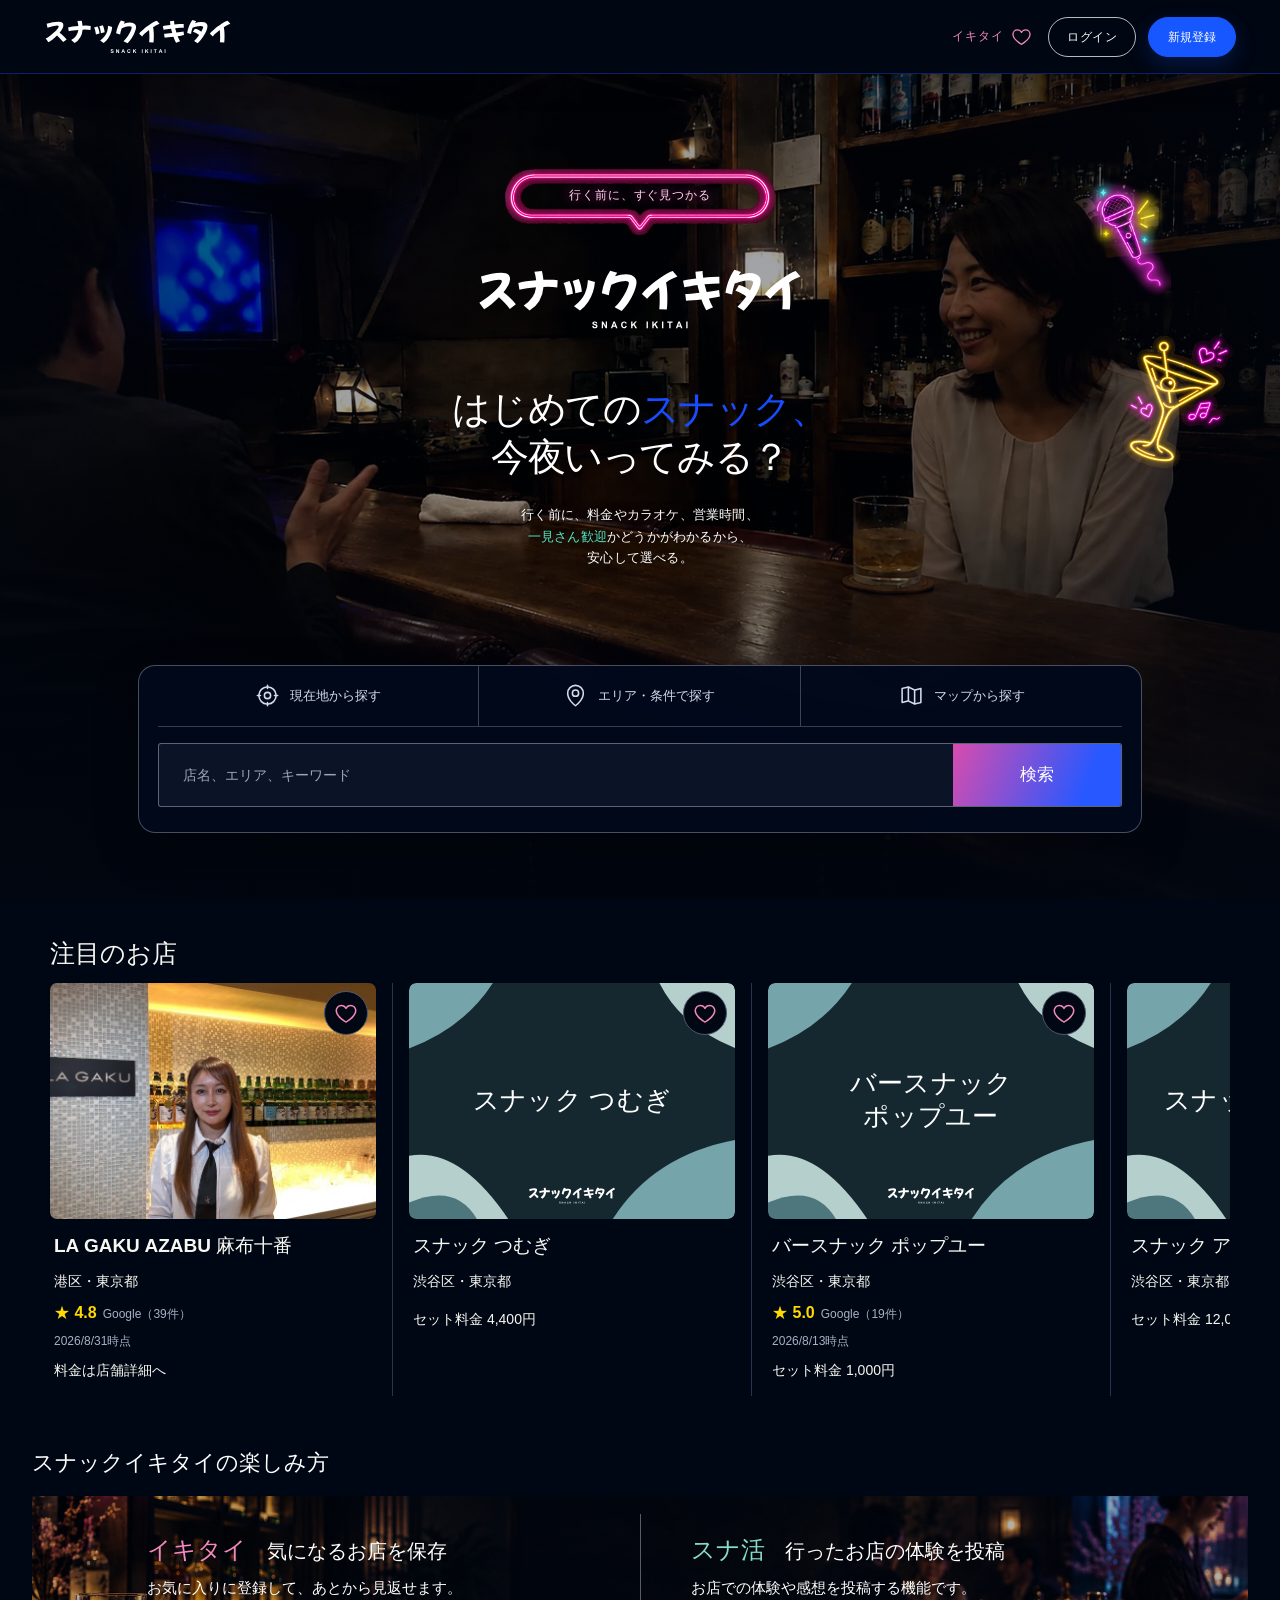
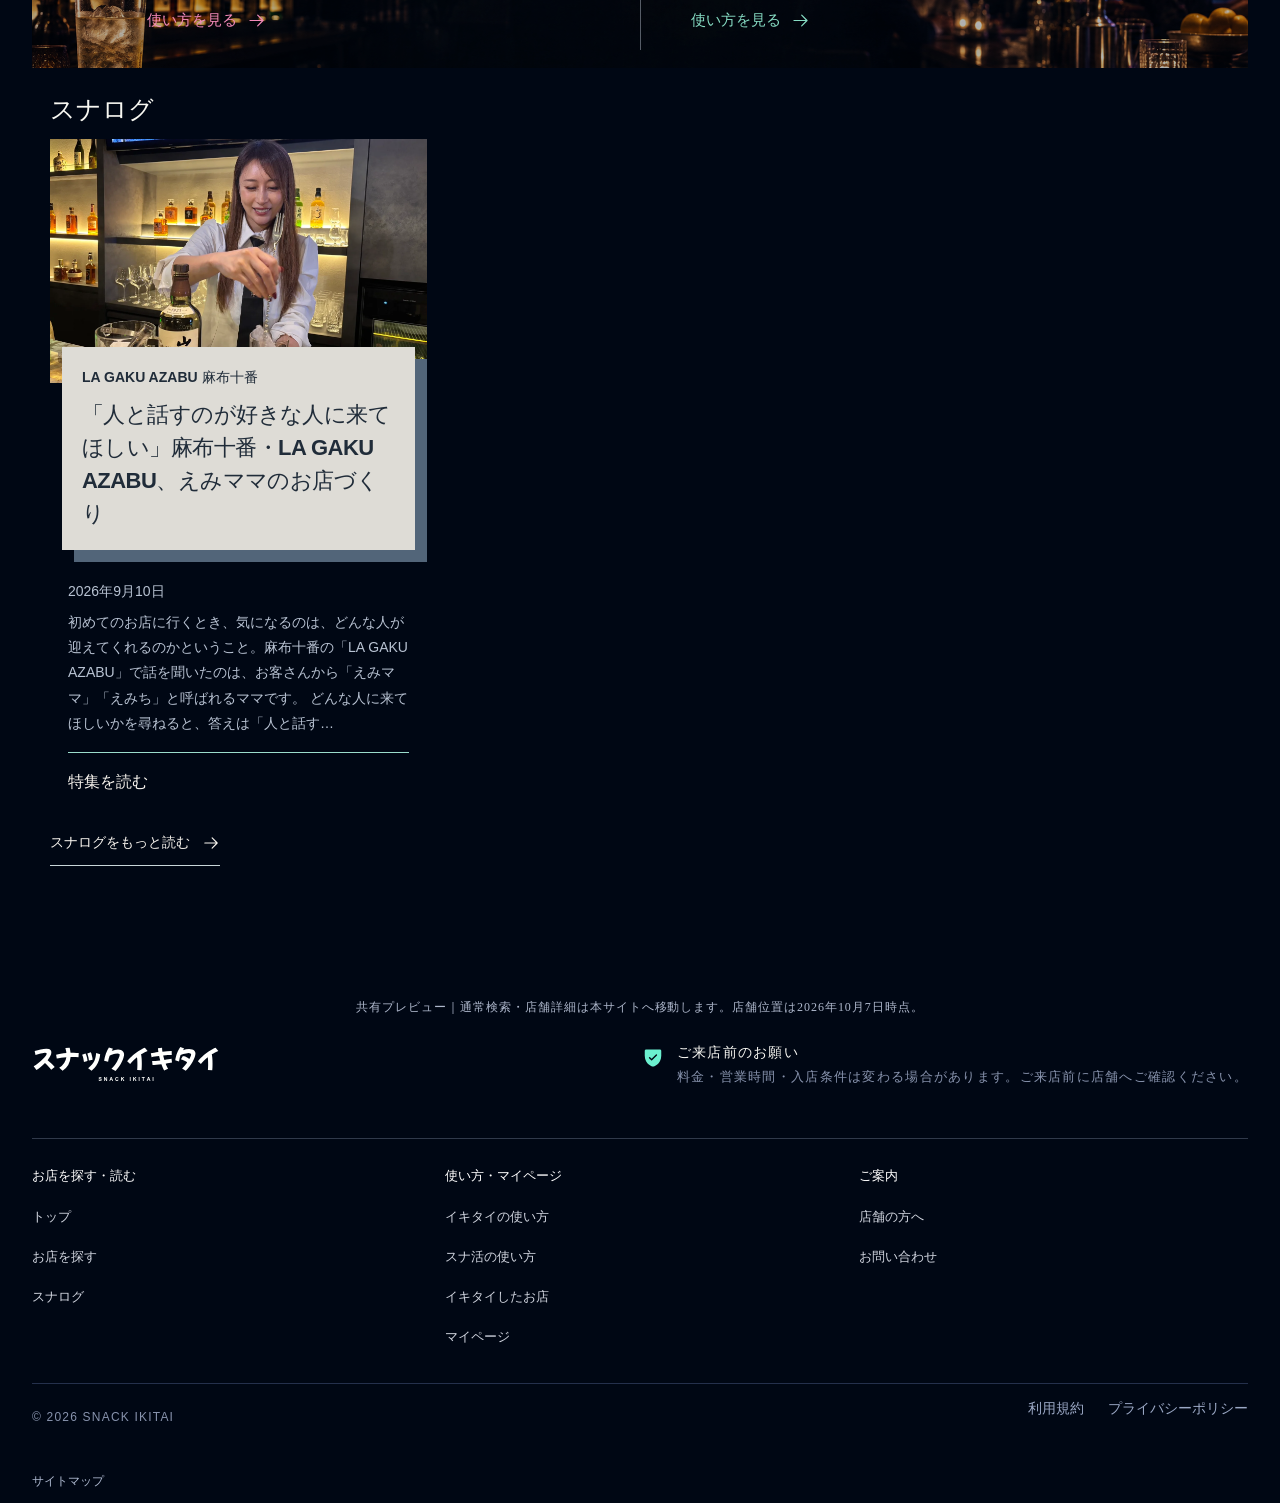
==== commit cb3771e0: "Share current homepage and nationwide snack map preview" ====
--- a/index.html
+++ b/index.html
@@ -1,13 +1,29 @@
 <!doctype html>
-<html lang="ja">
-<head>
-  <meta charset="UTF-8" />
-  <meta name="viewport" content="width=device-width, initial-scale=1.0" />
-  <meta name="robots" content="noindex,nofollow" />
-  <title>船橋スナックマップ｜スナックイキタイ 共有プレビュー</title>
-  <meta name="description" content="船橋エリアのスナックを、夜の街の地図から探す共有プレビュー。" />
-  <script type="module" crossorigin src="./assets/index-COHUh_e3.js"></script>
-  <link rel="stylesheet" crossorigin href="./assets/index-BTpPyT-f.css">
-</head>
-<body><div id="root"></div></body>
-</html>
+<html lang="ja"><head>
+    <meta http-equiv="Content-Security-Policy" content="default-src 'self'; script-src 'self'; style-src 'self' 'unsafe-inline' https://fonts.googleapis.com; font-src 'self' https://fonts.gstatic.com; img-src 'self' https: data: blob:; media-src 'self' blob:; connect-src 'self' blob: data: https://snack-ikitai.onrender.com https://*.supabase.co wss://*.supabase.co; frame-src 'self' https://www.google.com; worker-src 'self' blob:; object-src 'none'; base-uri 'self'; form-action 'self'">
+    <meta name="referrer" content="strict-origin-when-cross-origin">
+
+    <meta charset="UTF-8">
+    <meta name="viewport" content="width=device-width, initial-scale=1.0">
+    <link rel="preload" href="media/eb6dbca6166a659b11b1.ttf" as="font" type="font/ttf" crossorigin="">
+    <meta name="description" content="料金・入りやすさ・お酒・カラオケ設備から、初めてでも安心して入れるスナックを探せる「スナックイキタイ」。全国のお店の掲載情報と取材記事「スナログ」を紹介します。">
+    <meta name="theme-color" content="#000714">
+    <title>スナックイキタイ｜マップ導線 共有プレビュー</title>
+    
+    
+    
+    
+    
+    
+    
+    
+    
+    
+    
+  <link rel="stylesheet" crossorigin="" href="media/a9bc18f09627c6953547.css"><meta name="robots" content="noindex,nofollow"></head>
+  <body>
+    <div id="root"><div id="top" class="home-root"><header class="site-header home-site-header"><a class="home-mobile-brand" href="./" aria-label="スナックイキタイ ホーム"><strong class="" data-brand-wordmark=""><img class="brand-artwork" alt="スナックイキタイ" src="media/8af4e22451ed0036d8ee.svg"></strong></a><div class="header-actions home-header-actions"><a class="home-header-heart" href="https://snack-ikitai.com/favorites" aria-label="イキタイ 0件"><span>イキタイ</span><svg xmlns="http://www.w3.org/2000/svg" width="21" height="21" fill="currentColor" viewBox="0 0 256 256"><path d="M178,40c-20.65,0-38.73,8.88-50,23.89C116.73,48.88,98.65,40,78,40a62.07,62.07,0,0,0-62,62c0,70,103.79,126.66,108.21,129a8,8,0,0,0,7.58,0C136.21,228.66,240,172,240,102A62.07,62.07,0,0,0,178,40ZM128,214.8C109.74,204.16,32,155.69,32,102A46.06,46.06,0,0,1,78,56c19.45,0,35.78,10.36,42.6,27a8,8,0,0,0,14.8,0c6.82-16.67,23.15-27,42.6-27a46.06,46.06,0,0,1,46,46C224,155.61,146.24,204.15,128,214.8Z"></path></svg></a><span class="header-divider" aria-hidden="true"></span><button class="home-login" type="button"><svg xmlns="http://www.w3.org/2000/svg" width="0" height="0" fill="currentColor" viewBox="0 0 256 256"><path d="M141.66,133.66l-40,40a8,8,0,0,1-11.32-11.32L116.69,136H24a8,8,0,0,1,0-16h92.69L90.34,93.66a8,8,0,0,1,11.32-11.32l40,40A8,8,0,0,1,141.66,133.66ZM200,32H136a8,8,0,0,0,0,16h56V208H136a8,8,0,0,0,0,16h64a8,8,0,0,0,8-8V40A8,8,0,0,0,200,32Z"></path></svg>ログイン</button><button class="home-register" type="button">新規登録</button><button class="menu-button" type="button" aria-expanded="false" aria-controls="mobile-navigation" aria-label="メニューを開く"><svg xmlns="http://www.w3.org/2000/svg" width="25" height="25" fill="currentColor" viewBox="0 0 256 256"><path d="M224,128a8,8,0,0,1-8,8H40a8,8,0,0,1,0-16H216A8,8,0,0,1,224,128ZM40,72H216a8,8,0,0,0,0-16H40a8,8,0,0,0,0,16ZM216,184H40a8,8,0,0,0,0,16H216a8,8,0,0,0,0-16Z"></path></svg></button></div></header><div class="mobile-header-spacer" aria-hidden="true"></div><main class="home-page"><section class="night-hero-v2" id="search" aria-labelledby="hero-title"><div class="night-hero-shell"><img class="night-neon-decor night-neon-moon" alt="" aria-hidden="true" src="media/66a0d615daa79e1b4465.png"><img class="night-neon-decor night-neon-mic" alt="" aria-hidden="true" src="media/295a827dee1cb8de8fbb.png"><img class="night-neon-decor night-neon-cocktail" alt="" aria-hidden="true" src="media/80b84a26792fef3c51ec.png"><img class="night-neon-cityline" alt="" aria-hidden="true" src="media/251b51725e1bae569bc6.png"><div class="night-neon-bubble" aria-hidden="true"><img alt="" src="media/34371c55017428d540c8.png"><span>行く前に、すぐ見つかる</span></div><div class="night-hero-brand" aria-hidden="true"><strong class="" data-brand-wordmark=""><img class="brand-artwork" alt="スナックイキタイ" src="media/8af4e22451ed0036d8ee.svg"></strong></div><p class="night-vertical-copy" aria-hidden="true">今夜も、<br>いい夜に。</p><div class="night-hero-intro"><div class="night-hero-heading"><h1 id="hero-title"><span>はじめての</span><strong>スナック、</strong><span>今夜いってみる？</span></h1><i class="night-hero-swoop" aria-hidden="true"></i></div><p>行く前に、料金やカラオケ、営業時間、<br><b>一見さん歓迎</b>かどうかがわかるから、<br class="mobile-copy-break">安心して選べる。</p></div><div class="night-hero-visual" aria-label="スナックでママとお客様が笑顔で会話している様子"><picture class="night-hero-photo"><source media="(max-width: 700px)" srcset="media/fbe0738779f56623f32d.webp"><img alt="" src="media/fbe0738779f56623f32d.webp"></picture><picture class="night-hero-outline night-hero-outline-mint" aria-hidden="true"><source media="(max-width: 820px)" srcset="media/6decd14cc784e512d3b9.png"><img alt="" src="media/73cb93933f35a84eb042.png"></picture><picture class="night-hero-outline" aria-hidden="true"><source media="(max-width: 820px)" srcset="media/6decd14cc784e512d3b9.png"><img alt="" src="media/73cb93933f35a84eb042.png"></picture><span class="night-photo-dots" aria-hidden="true"></span></div><form class="night-search" action="https://snack-ikitai.com/search" method="get"><div class="night-search-tabs" role="group" aria-label="検索方法"><button type="button" aria-label="現在地から探す" class=""><svg xmlns="http://www.w3.org/2000/svg" width="1em" height="1em" fill="currentColor" viewBox="0 0 256 256" aria-hidden="true"><path d="M232,120h-8.34A96.14,96.14,0,0,0,136,32.34V24a8,8,0,0,0-16,0v8.34A96.14,96.14,0,0,0,32.34,120H24a8,8,0,0,0,0,16h8.34A96.14,96.14,0,0,0,120,223.66V232a8,8,0,0,0,16,0v-8.34A96.14,96.14,0,0,0,223.66,136H232a8,8,0,0,0,0-16Zm-96,87.6V200a8,8,0,0,0-16,0v7.6A80.15,80.15,0,0,1,48.4,136H56a8,8,0,0,0,0-16H48.4A80.15,80.15,0,0,1,120,48.4V56a8,8,0,0,0,16,0V48.4A80.15,80.15,0,0,1,207.6,120H200a8,8,0,0,0,0,16h7.6A80.15,80.15,0,0,1,136,207.6ZM128,88a40,40,0,1,0,40,40A40,40,0,0,0,128,88Zm0,64a24,24,0,1,1,24-24A24,24,0,0,1,128,152Z"></path></svg><span>現在地から<span class="search-label-tail">探す</span></span></button><button type="button" aria-label="エリア・条件で探す" class=""><svg xmlns="http://www.w3.org/2000/svg" width="1em" height="1em" fill="currentColor" viewBox="0 0 256 256" aria-hidden="true"><path d="M128,64a40,40,0,1,0,40,40A40,40,0,0,0,128,64Zm0,64a24,24,0,1,1,24-24A24,24,0,0,1,128,128Zm0-112a88.1,88.1,0,0,0-88,88c0,31.4,14.51,64.68,42,96.25a254.19,254.19,0,0,0,41.45,38.3,8,8,0,0,0,9.18,0A254.19,254.19,0,0,0,174,200.25c27.45-31.57,42-64.85,42-96.25A88.1,88.1,0,0,0,128,16Zm0,206c-16.53-13-72-60.75-72-118a72,72,0,0,1,144,0C200,161.23,144.53,209,128,222Z"></path></svg><span>エリア・条件<span class="search-label-tail">で探す</span></span></button><button type="button" aria-label="マップから探す" class="selected" data-map-entry=""><svg xmlns="http://www.w3.org/2000/svg" width="1em" height="1em" fill="currentColor" viewBox="0 0 256 256" aria-hidden="true"><path d="M228.92,49.69a8,8,0,0,0-6.86-1.45L160.93,63.52,99.58,32.84a8,8,0,0,0-5.52-.6l-64,16A8,8,0,0,0,24,56V200a8,8,0,0,0,9.94,7.76l61.13-15.28,61.35,30.68A8.15,8.15,0,0,0,160,224a8,8,0,0,0,1.94-.24l64-16A8,8,0,0,0,232,200V56A8,8,0,0,0,228.92,49.69ZM104,52.94l48,24V203.06l-48-24ZM40,62.25l48-12v127.5l-48,12Zm176,131.5-48,12V78.25l48-12Z"></path></svg><span>マップから<span class="search-label-tail">探す</span></span></button></div><div class="night-search-row"><label><span class="sr-only">検索キーワード</span><input aria-label="検索キーワード" placeholder="店名、エリア、キーワード" value="" name="query"></label><button class="night-search-submit" type="submit">検索</button></div></form></div></section><section class="home-rankings home-discovery" aria-label="お店を見つける"><section class="ranking-group" aria-labelledby="discovery-featured"><header><h2 id="discovery-featured">注目のお店</h2></header><div class="venue-rail-wrap"><div class="ranking-card-rail venue-horizontal-rail" role="list" aria-label="注目のお店" aria-busy="false" tabindex="0"><article class="ranking-venue-card" role="listitem"><a aria-label="LA GAKU AZABU 麻布十番の詳細を見る" class="public-route-link ranking-card-main" href="https://snack-ikitai.com/venues/google-maps-venue-022254"><span class="ranking-card-photo "><img alt="LA GAKU AZABU 麻布十番の店舗画像" loading="lazy" decoding="async" src="media/b413f15adcda9d8da8f4.webp"></span><span class="ranking-card-copy"><strong>LA GAKU AZABU 麻布十番</strong><small>港区・東京都</small><span class="ranking-card-rating" aria-label="Googleの評価 4.8 / 5"><b>★ 4.8</b><small>Google（39件）</small><small class="google-rating-date" title="掲載しているGoogle評価の記録日です。現在の評価とは異なる場合があります。">2026/8/31時点</small></span><span>料金は店舗詳細へ</span></span></a><button class="ranking-card-favorite " type="button" aria-label="LA GAKU AZABU 麻布十番のイキタイを登録する" aria-pressed="false"><svg xmlns="http://www.w3.org/2000/svg" width="1em" height="1em" fill="currentColor" viewBox="0 0 256 256"><path d="M178,40c-20.65,0-38.73,8.88-50,23.89C116.73,48.88,98.65,40,78,40a62.07,62.07,0,0,0-62,62c0,70,103.79,126.66,108.21,129a8,8,0,0,0,7.58,0C136.21,228.66,240,172,240,102A62.07,62.07,0,0,0,178,40ZM128,214.8C109.74,204.16,32,155.69,32,102A46.06,46.06,0,0,1,78,56c19.45,0,35.78,10.36,42.6,27a8,8,0,0,0,14.8,0c6.82-16.67,23.15-27,42.6-27a46.06,46.06,0,0,1,46,46C224,155.61,146.24,204.15,128,214.8Z"></path></svg></button></article><article class="ranking-venue-card" role="listitem"><a aria-label="スナック つむぎの詳細を見る" class="public-route-link ranking-card-main" href="https://snack-ikitai.com/venues/karaokeikitai-%E6%9D%B1%E4%BA%AC%E9%83%BD-venue-007894"><span class="ranking-card-photo is-placeholder"><span class="venue-thumbnail" role="img" aria-label="スナック つむぎ｜スナックイキタイ" data-pattern="unified-blue-green"><span class="venue-thumbnail-brand" aria-hidden="true"><span class="venue-thumbnail-wordmark" data-brand-wordmark=""><img class="brand-artwork" alt="スナックイキタイ" src="media/8af4e22451ed0036d8ee.svg"></span></span><span class="venue-thumbnail-name" aria-hidden="true" style="font-size: 26.0812px;">スナック つむぎ</span></span></span><span class="ranking-card-copy"><strong>スナック つむぎ</strong><small>渋谷区・東京都</small><span class="ranking-card-rating ranking-card-rating-empty" aria-hidden="true"></span><span>セット料金 4,400円</span></span></a><button class="ranking-card-favorite " type="button" aria-label="スナック つむぎのイキタイを登録する" aria-pressed="false"><svg xmlns="http://www.w3.org/2000/svg" width="1em" height="1em" fill="currentColor" viewBox="0 0 256 256"><path d="M178,40c-20.65,0-38.73,8.88-50,23.89C116.73,48.88,98.65,40,78,40a62.07,62.07,0,0,0-62,62c0,70,103.79,126.66,108.21,129a8,8,0,0,0,7.58,0C136.21,228.66,240,172,240,102A62.07,62.07,0,0,0,178,40ZM128,214.8C109.74,204.16,32,155.69,32,102A46.06,46.06,0,0,1,78,56c19.45,0,35.78,10.36,42.6,27a8,8,0,0,0,14.8,0c6.82-16.67,23.15-27,42.6-27a46.06,46.06,0,0,1,46,46C224,155.61,146.24,204.15,128,214.8Z"></path></svg></button></article><article class="ranking-venue-card" role="listitem"><a aria-label="バースナック ポップユーの詳細を見る" class="public-route-link ranking-card-main" href="https://snack-ikitai.com/venues/karaokeikitai-%E6%9D%B1%E4%BA%AC%E9%83%BD-venue-008189"><span class="ranking-card-photo is-placeholder"><span class="venue-thumbnail" role="img" aria-label="バースナック ポップユー｜スナックイキタイ" data-pattern="unified-blue-green"><span class="venue-thumbnail-brand" aria-hidden="true"><span class="venue-thumbnail-wordmark" data-brand-wordmark=""><img class="brand-artwork" alt="スナックイキタイ" src="media/8af4e22451ed0036d8ee.svg"></span></span><span class="venue-thumbnail-name" aria-hidden="true" style="font-size: 26.0812px;">バースナック
+ポップユー</span></span></span><span class="ranking-card-copy"><strong>バースナック ポップユー</strong><small>渋谷区・東京都</small><span class="ranking-card-rating" aria-label="Googleの評価 5.0 / 5"><b>★ 5.0</b><small>Google（19件）</small><small class="google-rating-date" title="掲載しているGoogle評価の記録日です。現在の評価とは異なる場合があります。">2026/8/13時点</small></span><span>セット料金 1,000円</span></span></a><button class="ranking-card-favorite " type="button" aria-label="バースナック ポップユーのイキタイを登録する" aria-pressed="false"><svg xmlns="http://www.w3.org/2000/svg" width="1em" height="1em" fill="currentColor" viewBox="0 0 256 256"><path d="M178,40c-20.65,0-38.73,8.88-50,23.89C116.73,48.88,98.65,40,78,40a62.07,62.07,0,0,0-62,62c0,70,103.79,126.66,108.21,129a8,8,0,0,0,7.58,0C136.21,228.66,240,172,240,102A62.07,62.07,0,0,0,178,40ZM128,214.8C109.74,204.16,32,155.69,32,102A46.06,46.06,0,0,1,78,56c19.45,0,35.78,10.36,42.6,27a8,8,0,0,0,14.8,0c6.82-16.67,23.15-27,42.6-27a46.06,46.06,0,0,1,46,46C224,155.61,146.24,204.15,128,214.8Z"></path></svg></button></article><article class="ranking-venue-card" role="listitem"><a aria-label="スナック アデージョの詳細を見る" class="public-route-link ranking-card-main" href="https://snack-ikitai.com/venues/karaokeikitai-%E6%9D%B1%E4%BA%AC%E9%83%BD-venue-007899"><span class="ranking-card-photo is-placeholder"><span class="venue-thumbnail" role="img" aria-label="スナック アデージョ｜スナックイキタイ" data-pattern="unified-blue-green"><span class="venue-thumbnail-brand" aria-hidden="true"><span class="venue-thumbnail-wordmark" data-brand-wordmark=""><img class="brand-artwork" alt="スナックイキタイ" src="media/8af4e22451ed0036d8ee.svg"></span></span><span class="venue-thumbnail-name" aria-hidden="true" style="font-size: 26.0812px;">スナック アデージョ</span></span></span><span class="ranking-card-copy"><strong>スナック アデージョ</strong><small>渋谷区・東京都</small><span class="ranking-card-rating ranking-card-rating-empty" aria-hidden="true"></span><span>セット料金 12,000円</span></span></a><button class="ranking-card-favorite " type="button" aria-label="スナック アデージョのイキタイを登録する" aria-pressed="false"><svg xmlns="http://www.w3.org/2000/svg" width="1em" height="1em" fill="currentColor" viewBox="0 0 256 256"><path d="M178,40c-20.65,0-38.73,8.88-50,23.89C116.73,48.88,98.65,40,78,40a62.07,62.07,0,0,0-62,62c0,70,103.79,126.66,108.21,129a8,8,0,0,0,7.58,0C136.21,228.66,240,172,240,102A62.07,62.07,0,0,0,178,40ZM128,214.8C109.74,204.16,32,155.69,32,102A46.06,46.06,0,0,1,78,56c19.45,0,35.78,10.36,42.6,27a8,8,0,0,0,14.8,0c6.82-16.67,23.15-27,42.6-27a46.06,46.06,0,0,1,46,46C224,155.61,146.24,204.15,128,214.8Z"></path></svg></button></article><article class="ranking-venue-card" role="listitem"><a aria-label="スナック 藍々の詳細を見る" class="public-route-link ranking-card-main" href="https://snack-ikitai.com/venues/karaokeikitai-%E6%9D%B1%E4%BA%AC%E9%83%BD-venue-002242"><span class="ranking-card-photo is-placeholder"><span class="venue-thumbnail" role="img" aria-label="スナック 藍々｜スナックイキタイ" data-pattern="unified-blue-green"><span class="venue-thumbnail-brand" aria-hidden="true"><span class="venue-thumbnail-wordmark" data-brand-wordmark=""><img class="brand-artwork" alt="スナックイキタイ" src="media/8af4e22451ed0036d8ee.svg"></span></span><span class="venue-thumbnail-name" aria-hidden="true" style="font-size: 26.0812px;">スナック 藍々</span></span></span><span class="ranking-card-copy"><strong>スナック 藍々</strong><small>新宿区・東京都</small><span class="ranking-card-rating ranking-card-rating-empty" aria-hidden="true"></span><span>セット料金 1,500円</span></span></a><button class="ranking-card-favorite " type="button" aria-label="スナック 藍々のイキタイを登録する" aria-pressed="false"><svg xmlns="http://www.w3.org/2000/svg" width="1em" height="1em" fill="currentColor" viewBox="0 0 256 256"><path d="M178,40c-20.65,0-38.73,8.88-50,23.89C116.73,48.88,98.65,40,78,40a62.07,62.07,0,0,0-62,62c0,70,103.79,126.66,108.21,129a8,8,0,0,0,7.58,0C136.21,228.66,240,172,240,102A62.07,62.07,0,0,0,178,40ZM128,214.8C109.74,204.16,32,155.69,32,102A46.06,46.06,0,0,1,78,56c19.45,0,35.78,10.36,42.6,27a8,8,0,0,0,14.8,0c6.82-16.67,23.15-27,42.6-27a46.06,46.06,0,0,1,46,46C224,155.61,146.24,204.15,128,214.8Z"></path></svg></button></article><article class="ranking-venue-card" role="listitem"><a aria-label="スナック人魚の詳細を見る" class="public-route-link ranking-card-main" href="https://snack-ikitai.com/venues/google-maps-venue-005258"><span class="ranking-card-photo is-placeholder"><span class="venue-thumbnail" role="img" aria-label="スナック人魚｜スナックイキタイ" data-pattern="unified-blue-green"><span class="venue-thumbnail-brand" aria-hidden="true"><span class="venue-thumbnail-wordmark" data-brand-wordmark=""><img class="brand-artwork" alt="スナックイキタイ" src="media/8af4e22451ed0036d8ee.svg"></span></span><span class="venue-thumbnail-name" aria-hidden="true" style="font-size: 26.0812px;">スナック人魚</span></span></span><span class="ranking-card-copy"><strong>スナック人魚</strong><small>新宿区・東京都</small><span class="ranking-card-rating" aria-label="Googleの評価 5.0 / 5"><b>★ 5.0</b><small>Google（14件）</small><small class="google-rating-date" title="掲載しているGoogle評価の記録日です。現在の評価とは異なる場合があります。">2026/8/31時点</small></span><span>セット料金の情報なし</span></span></a><button class="ranking-card-favorite " type="button" aria-label="スナック人魚のイキタイを登録する" aria-pressed="false"><svg xmlns="http://www.w3.org/2000/svg" width="1em" height="1em" fill="currentColor" viewBox="0 0 256 256"><path d="M178,40c-20.65,0-38.73,8.88-50,23.89C116.73,48.88,98.65,40,78,40a62.07,62.07,0,0,0-62,62c0,70,103.79,126.66,108.21,129a8,8,0,0,0,7.58,0C136.21,228.66,240,172,240,102A62.07,62.07,0,0,0,178,40ZM128,214.8C109.74,204.16,32,155.69,32,102A46.06,46.06,0,0,1,78,56c19.45,0,35.78,10.36,42.6,27a8,8,0,0,0,14.8,0c6.82-16.67,23.15-27,42.6-27a46.06,46.06,0,0,1,46,46C224,155.61,146.24,204.15,128,214.8Z"></path></svg></button></article></div></div></section></section><section class="feature-guide-banner" aria-labelledby="feature-guide-title"><h2 id="feature-guide-title">スナックイキタイの楽しみ方</h2><div class="feature-guide-banner-photo"><a class="feature-guide-tile feature-ikitai" href="https://snack-ikitai.com/guide/ikitai"><div class="feature-guide-tile-heading"><span>イキタイ</span><h3>気になるお店を保存</h3></div><p>お気に入りに登録して、あとから見返せます。</p><span class="feature-guide-read">使い方を見る <svg xmlns="http://www.w3.org/2000/svg" width="19" height="19" fill="currentColor" viewBox="0 0 256 256" aria-hidden="true"><path d="M221.66,133.66l-72,72a8,8,0,0,1-11.32-11.32L196.69,136H40a8,8,0,0,1,0-16H196.69L138.34,61.66a8,8,0,0,1,11.32-11.32l72,72A8,8,0,0,1,221.66,133.66Z"></path></svg></span></a><a class="feature-guide-tile feature-sunakatsu" href="https://snack-ikitai.com/guide/sunakatsu"><div class="feature-guide-tile-heading"><span>スナ活</span><h3>行ったお店の体験を投稿</h3></div><p>お店での体験や感想を投稿する機能です。</p><span class="feature-guide-read">使い方を見る <svg xmlns="http://www.w3.org/2000/svg" width="19" height="19" fill="currentColor" viewBox="0 0 256 256" aria-hidden="true"><path d="M221.66,133.66l-72,72a8,8,0,0,1-11.32-11.32L196.69,136H40a8,8,0,0,1,0-16H196.69L138.34,61.66a8,8,0,0,1,11.32-11.32l72,72A8,8,0,0,1,221.66,133.66Z"></path></svg></span></a></div></section><section class="home-sunalog sunalog-feature-section" aria-labelledby="home-sunalog-title"><header class="sunalog-feature-heading"><div><h2 id="home-sunalog-title">スナログ</h2></div></header><div class="sunalog-feature-grid" aria-busy="false"><a class="sunalog-feature-card" aria-label="LA GAKU AZABU 麻布十番：「人と話すのが好きな人に来てほしい」麻布十番・LA GAKU AZABU、えみママのお店づくり" href="https://snack-ikitai.com/stories/sunalog-917ff30343b8"><figure class="sunalog-feature-photo"><img alt="" loading="eager" decoding="async" src="media/8a9a68082ea7b45c8baf.webp"></figure><div class="sunalog-feature-plate"><span class="sunalog-feature-venue">LA GAKU AZABU 麻布十番</span><h3>「人と話すのが好きな人に来てほしい」麻布十番・LA GAKU AZABU、えみママのお店づくり</h3></div><time class="sunalog-feature-date" datetime="2026-09-10T03:42:08.658Z">2026年9月10日</time><p class="sunalog-feature-excerpt">初めてのお店に行くとき、気になるのは、どんな人が迎えてくれるのかということ。麻布十番の「LA GAKU AZABU」で話を聞いたのは、お客さんから「えみママ」「えみち」と呼ばれるママです。 どんな人に来てほしいかを尋ねると、答えは「人と話す…</p><span class="sunalog-feature-action">特集を読む<svg xmlns="http://www.w3.org/2000/svg" width="1em" height="1em" fill="currentColor" viewBox="0 0 256 256" aria-hidden="true"><path d="M224.49,136.49l-72,72a12,12,0,0,1-17-17L187,140H40a12,12,0,0,1,0-24H187L135.51,64.48a12,12,0,0,1,17-17l72,72A12,12,0,0,1,224.49,136.49Z"></path></svg></span></a></div><div class="sunalog-feature-more"><a href="https://snack-ikitai.com/stories">スナログをもっと読む<svg xmlns="http://www.w3.org/2000/svg" width="1em" height="1em" fill="currentColor" viewBox="0 0 256 256" aria-hidden="true"><path d="M221.66,133.66l-72,72a8,8,0,0,1-11.32-11.32L196.69,136H40a8,8,0,0,1,0-16H196.69L138.34,61.66a8,8,0,0,1,11.32-11.32l72,72A8,8,0,0,1,221.66,133.66Z"></path></svg></a></div></section></main><footer class="mega-footer"><p style="color: rgb(174, 184, 204); font-size: 12px; padding: 16px; text-align: center;">共有プレビュー｜通常検索・店舗詳細は本サイトへ移動します。店舗位置は2026年10月7日時点。</p><div class="footer-top"><div class="footer-statement"><a class="brand compact" href="./" aria-label="スナックイキタイ ホーム"><strong class="" data-brand-wordmark=""><img class="brand-artwork" alt="スナックイキタイ" src="media/8af4e22451ed0036d8ee.svg"></strong></a></div><div class="footer-trust"><svg xmlns="http://www.w3.org/2000/svg" width="22" height="22" fill="currentColor" viewBox="0 0 256 256" aria-hidden="true"><path d="M208,40H48A16,16,0,0,0,32,56v56c0,52.72,25.52,84.67,46.93,102.19,23.06,18.86,46,25.26,47,25.53a8,8,0,0,0,4.2,0c1-.27,23.91-6.67,47-25.53C198.48,196.67,224,164.72,224,112V56A16,16,0,0,0,208,40Zm-34.32,69.66-56,56a8,8,0,0,1-11.32,0l-24-24a8,8,0,0,1,11.32-11.32L112,148.69l50.34-50.35a8,8,0,0,1,11.32,11.32Z"></path></svg><p><b>ご来店前のお願い</b><span>料金・営業時間・入店条件は変わる場合があります。ご来店前に店舗へご確認ください。</span></p></div></div><nav class="site-map-links is-footer" aria-label="サイトマップ"><h2 class="footer-sitemap-heading"><a href="https://snack-ikitai.com/sitemap">サイトマップ</a></h2><div><section><h3>お店を探す・読む</h3><ul><li><a href="./">トップ</a></li><li><a href="https://snack-ikitai.com/search">お店を探す</a></li><li><a href="https://snack-ikitai.com/stories">スナログ</a></li></ul></section><section><h3>使い方・マイページ</h3><ul><li><a href="https://snack-ikitai.com/guide/ikitai">イキタイの使い方</a></li><li><a href="https://snack-ikitai.com/guide/sunakatsu">スナ活の使い方</a></li><li><a href="https://snack-ikitai.com/favorites">イキタイしたお店</a></li><li><a href="https://snack-ikitai.com/account">マイページ</a></li></ul></section><section><h3>ご案内</h3><ul><li><a href="https://snack-ikitai.com/info/owner">店舗の方へ</a></li><li><a href="https://snack-ikitai.com/info/contact">お問い合わせ</a></li></ul></section></div></nav><div class="footer-bottom"><span>© 2026 SNACK IKITAI</span><nav aria-label="規約"><a class="public-route-link " href="https://snack-ikitai.com/info/terms">利用規約</a><a class="public-route-link " href="https://snack-ikitai.com/info/privacy">プライバシーポリシー</a></nav></div><a class="footer-sitemap-link" href="https://snack-ikitai.com/sitemap">サイトマップ</a></footer></div></div>
+  
+
+<div id="codex-browser-sidebar-comments-root" style="position: fixed; inset: 0px; pointer-events: none; z-index: 2147483647;"></div><script src="./home.js" defer=""></script></body></html>
--- a/media/a9bc18f09627c6953547.css
+++ b/media/a9bc18f09627c6953547.css
@@ -0,0 +1 @@
+@import"https://fonts.googleapis.com/css2?family=M+PLUS+Rounded+1c:wght@500;700;800;900&family=Mochiy+Pop+One&family=Noto+Sans+JP:wght@400;500;600;700;800&family=Zen+Kurenaido&display=swap";:where(a.public-route-link){display:inline-block;color:inherit;font:inherit;text-align:center;text-decoration:none;cursor:pointer}.feature-ikitai{--guide-accent:#87ddc4}.feature-sunakatsu{--guide-accent:#f173c8}.feature-guide-banner{width:min(1700px,calc(100% - 64px));margin:36px auto 0;color:#fff}.feature-guide-banner h2{font-family:var(--night-display);font-size:22px;font-weight:900;margin:0 0 18px}.feature-guide-banner-photo{display:grid;grid-template-columns:1fr 1fr;background:#060b15 url("../media/d58535e1becd13fba6ac.png") center 48%/cover no-repeat}.feature-guide-tile{--guide-tile-rest:rgba(3,8,17,.3);--guide-tile-feedback:rgba(3,8,17,.18);position:relative;display:flex;flex-direction:column;justify-content:center;min-height:172px;padding:24px 32px 24px clamp(32px,9vw,175px);color:#fff;text-decoration:none;background:var(--guide-tile-background,var(--guide-tile-rest));transition:background .18s ease}.feature-guide-tile+.feature-guide-tile{padding-left:clamp(32px,4vw,78px)}.feature-guide-tile+.feature-guide-tile:before{content:"";position:absolute;left:0;top:18px;bottom:18px;border-left:1px solid #aab2c080}@media(hover:hover)and (pointer:fine){.feature-guide-tile:hover{--guide-tile-background:var(--guide-tile-feedback)}}.feature-guide-tile:active{--guide-tile-background:var(--guide-tile-feedback)}.feature-guide-tile:focus-visible,.feature-guide-page a:focus-visible{outline:3px solid var(--guide-accent);outline-offset:5px}.feature-guide-tile-heading{display:flex;align-items:baseline;flex-wrap:wrap;gap:8px 20px}.feature-guide-tile-heading span{color:var(--guide-accent);font-size:24px;font-weight:900;white-space:nowrap}.feature-guide-tile-heading h3{font-family:var(--night-display);font-size:clamp(19px,1.55vw,27px);font-weight:900;margin:0}.feature-guide-tile p{font-size:15px;line-height:1.7;margin:9px 0 10px}.feature-guide-read{display:flex;gap:10px;align-items:center;color:var(--guide-accent);font-size:15px;font-weight:800}.feature-guide-page{background:#040914;color:#f8f9fb}.feature-guide-hero{background:#060b15 url("../media/e8f638682132613680ee.png") center/cover no-repeat;min-height:320px;display:flex;align-items:center}.feature-sunakatsu .feature-guide-hero{background-image:url("../media/1395c26e44ccaf0c8494.png")}.feature-guide-hero-content{width:min(1260px,calc(100% - 112px));margin:auto;padding:48px 0;text-shadow:0 2px 12px #000}.feature-guide-eyebrow{color:var(--guide-accent);font-weight:800;font-size:20px;margin:0 0 16px}.feature-guide-hero h1{font-family:var(--night-display);font-size:clamp(28px,3.2vw,46px);line-height:1.5;font-weight:900;margin:0 0 16px;letter-spacing:.015em}.feature-guide-hero-content>p:not(.feature-guide-eyebrow){font-size:18px;line-height:1.85;margin:0;max-width:760px}.feature-guide-hero-icon{color:var(--guide-accent);margin-top:24px}.feature-guide-body{width:min(1260px,calc(100% - 112px));margin:auto;padding:64px 0 72px}.feature-guide-body h2{font-family:var(--night-display);font-size:32px;line-height:1.6;font-weight:900;margin:0 0 34px}.feature-guide-steps{list-style:none;padding:0;margin:0;display:grid;grid-template-columns:repeat(3,minmax(0,1fr))}.feature-guide-steps>li{min-width:0;padding:0 34px;display:grid;grid-template-rows:32px auto 100px auto;align-content:start}.feature-guide-steps>li:first-child{padding-left:0}.feature-guide-steps>li:last-child{padding-right:0}.feature-guide-steps>li+li{border-left:1px solid #364152}.feature-guide-step-number{color:var(--guide-accent);font-size:25px;font-weight:800}.feature-guide-steps h3{font-family:var(--night-display);font-size:23px;line-height:1.6;margin:12px 0;font-weight:900;min-height:74px}.feature-guide-steps>li>p{font-size:16px;line-height:1.9;margin:0}.feature-guide-example{margin:20px 0 0;min-width:0}.feature-guide-example figcaption{font-size:12px;color:#a8afbd;margin-bottom:12px}.feature-guide-example-screen{height:238px;border:1px solid #303b4c;border-radius:12px;padding:18px;display:flex;flex-direction:column;justify-content:center;gap:14px;overflow:hidden;background:#060c17;font-size:13px;color:#f8f9fb}.example-search-tabs{display:flex;gap:16px;font-size:12px;align-items:center;border-bottom:1px solid #354052;padding-bottom:16px}.example-search-tabs span:first-child{display:flex;gap:5px;align-items:center;color:#f173c8}.example-search-field{display:flex;align-items:stretch;border:1px solid #515868;color:#abb0bc;font-size:11px}.example-search-field>span{padding:12px 8px;flex:1}.example-search-field b{background:#4b58ec;color:#fff;padding:12px}.example-venue-photo{position:relative;min-height:0;flex:1}.example-venue-photo img{width:100%;height:100%;object-fit:cover;border-radius:5px}.example-venue-photo svg{position:absolute;right:8px;top:8px;background:#060b15;border-radius:50%;padding:5px;box-sizing:content-box;color:#87ddc4}.example-venue-tabs{display:flex;gap:10px;font-size:10px}.example-venue-tabs b{color:#f173c8}.example-mini-title{font-weight:800;color:var(--guide-accent);border-bottom:1px solid #344051;padding-bottom:12px}.example-saved-row{display:flex;gap:10px;align-items:center}.example-saved-row img{width:66px;height:66px;object-fit:cover;border-radius:4px}.example-saved-row strong{font-size:12px;flex:1}.example-saved-row svg{flex-shrink:0;color:#87ddc4}.example-composer,.example-post{border:1px solid #3b4555;border-radius:6px;padding:14px;line-height:1.8;margin:0;font-size:12px}.example-composer{flex:1}.example-submit{display:flex;align-items:center;justify-content:center;gap:8px;background:#f173c8;padding:10px;border-radius:5px;color:#071019;font-weight:800;font-size:12px}.feature-guide-fiction{color:#9ca5b6;font-size:12px;text-align:center;margin:26px 0}.feature-guide-note{font-size:14px;line-height:1.9;color:#c0c5ce;margin:30px 0}.feature-guide-closing{text-align:center;border-top:1px solid #4b5665;padding-top:46px;margin-top:36px}.feature-guide-closing h2{font-size:30px;margin-bottom:28px}.feature-guide-primary{display:flex;align-items:center;justify-content:center;gap:16px;max-width:360px;margin:auto;background:var(--guide-accent);color:#041018;text-decoration:none;font-size:18px;font-weight:900;border-radius:9px;min-height:58px;padding:12px 24px}.feature-guide-other{display:flex;justify-content:center;align-items:center;gap:10px;color:var(--guide-accent);text-decoration:none;font-weight:700;margin-top:24px;font-size:15px}@media(max-width:900px){.feature-guide-steps>li{padding:0 18px}.feature-guide-body,.feature-guide-hero-content{width:calc(100% - 48px)}.feature-guide-steps h3{font-size:20px}.feature-guide-steps>li>p{font-size:14px}.feature-guide-example-screen{padding:12px}.feature-guide-tile{padding-left:28px}.feature-guide-tile+.feature-guide-tile{padding-left:28px}}@media(max-width:600px){.feature-guide-banner{width:100%;margin-top:26px}.feature-guide-banner h2{font-family:inherit;font-size:16px;line-height:1.5;margin:0;padding:0 19px 10px}.feature-guide-banner-photo{grid-template-columns:1fr;grid-auto-rows:1fr;background-image:url("../media/4a6b88a36e6c6e9414c9.png");background-position:center}.feature-guide-tile,.feature-guide-tile+.feature-guide-tile{--guide-tile-rest:linear-gradient(90deg,rgba(0,0,0,.38),rgba(0,0,0,.25) 65%,transparent);--guide-tile-feedback:linear-gradient(90deg,rgba(0,0,0,.26),rgba(0,0,0,.17) 65%,transparent);min-height:88px;padding:12px 19px 8px;text-shadow:0 1px 4px #000}.feature-guide-tile+.feature-guide-tile:before{top:0;bottom:auto;left:0;right:0;border-left:0;border-top:1px solid #aab2c080}.feature-guide-tile-heading{gap:4px 12px;line-height:1.4}.feature-guide-tile-heading span{font-size:17px}.feature-guide-tile-heading h3{font-family:inherit;font-size:16px;line-height:1.4}.feature-guide-tile p{font-size:12px;line-height:1.5;margin:5px 0 3px}.feature-guide-read{font-size:13px;line-height:1.5}.feature-guide-hero{min-height:260px;background-position:60% center}.feature-guide-hero-content{padding:30px 0;background:#03081140}.feature-guide-hero-content,.feature-guide-body{width:calc(100% - 36px)}.feature-guide-eyebrow{font-size:15px}.feature-guide-hero h1{font-size:28px}.feature-guide-hero-content>p:not(.feature-guide-eyebrow){font-size:14px}.feature-guide-hero-icon{width:38px;height:38px;margin-top:18px}.feature-guide-body{padding:34px 0 46px}.feature-guide-body h2{font-size:23px;margin-bottom:28px}.feature-guide-steps{grid-template-columns:1fr;gap:28px}.feature-guide-steps>li,.feature-guide-steps>li:first-child,.feature-guide-steps>li:last-child{padding:0;display:block}.feature-guide-steps>li+li{border-left:0;border-top:1px solid #364152;padding-top:26px}.feature-guide-step-number{font-size:20px}.feature-guide-steps h3{font-size:21px;margin:8px 0;min-height:0}.feature-guide-steps>li>p{font-size:14px}.feature-guide-example{margin-top:18px}.feature-guide-example-screen{height:220px;padding:18px}.feature-guide-closing h2{font-size:23px}.feature-guide-note{font-size:13px}.feature-guide-fiction{text-align:left;line-height:1.8}.feature-guide-primary{font-size:16px}.feature-guide-other{font-size:14px}}@media(min-width:601px){.feature-guide-steps{gap:60px}.feature-guide-steps>li,.feature-guide-steps>li:first-child,.feature-guide-steps>li:last-child{position:relative;padding:0;border:0}.feature-guide-steps>li+li:before{content:"";position:absolute;left:-30px;top:0;bottom:0;border-left:1px solid #364152}.feature-guide-steps>li+li{border-left:0}.feature-guide-steps h3{min-height:38px}}@media(min-width:601px)and (max-width:900px){.feature-guide-steps{gap:30px}.feature-guide-steps>li+li:before{left:-15px}.feature-guide-steps h3{min-height:64px}}@media(prefers-reduced-motion:reduce){.feature-guide-tile{transition:none}}.feature-guide-banner{--guide-reading-font:"Noto Sans JP","Yu Gothic",sans-serif}.feature-guide-banner h2,.feature-guide-tile-heading h3{font-family:var(--guide-reading-font);font-weight:800}.feature-guide-page{--guide-reading-font:"Noto Sans JP","Yu Gothic",sans-serif}.feature-guide-hero h1,.feature-guide-body h2,.feature-guide-steps h3{font-family:var(--guide-reading-font);font-weight:700;letter-spacing:.01em}.feature-guide-hero h1{font-size:clamp(28px,3.2vw,44px);line-height:1.5}.feature-guide-hero h1 span{display:inline}.feature-guide-body>h2 span{display:inline-block;white-space:nowrap}.feature-guide-steps>li{grid-template-rows:30px auto 74px auto}.feature-guide-steps h3{font-size:21px;line-height:1.5;margin:10px 0 12px}.feature-guide-step-number{font-size:22px;font-weight:700}.feature-guide-example{margin:20px 0 0}.feature-guide-example-screen{display:flex;align-items:center;justify-content:center;width:100%;height:auto;padding:0;background:#050a14;border:1px solid #29313e;border-radius:6px;cursor:zoom-in;overflow:hidden}.feature-guide-example-screen img{display:block;width:100%;height:auto;object-fit:contain;object-position:center}.feature-guide-example-screen.example-compose img{object-fit:contain;object-position:center}.feature-guide-screenshot-crop{display:block;position:relative;width:100%;overflow:hidden;margin:0 auto}.feature-guide-screenshot-crop img{position:absolute;display:block;max-width:none;height:auto}.feature-guide-example figcaption{display:flex;justify-content:space-between;align-items:center;gap:8px;margin:9px 0 0;color:#9fa9b8;font-size:11px;line-height:1.5}.feature-guide-example figcaption button{display:inline-flex;gap:4px;align-items:center;padding:6px 0;border:0;background:transparent;color:#c5d0de;font:inherit;cursor:zoom-in}.feature-guide-example button:focus-visible{outline:2px solid var(--guide-accent);outline-offset:4px}.feature-guide-image-dialog{position:fixed;top:0;right:0;bottom:0;left:0;margin:auto;width:min(640px,calc(100% - 24px));max-height:90svh;padding:0 18px 18px;background:#060c17;color:#f5f6f8;border:1px solid #485363;border-radius:8px;overflow:auto}.feature-guide-image-dialog::backdrop{background:#000c}.feature-guide-image-dialog header{position:sticky;top:0;display:flex;align-items:center;justify-content:space-between;gap:12px;padding:12px 0;background:#060c17;z-index:1}.feature-guide-image-dialog header p{margin:0;font-size:13px;line-height:1.7}.feature-guide-image-dialog header button{display:grid;place-items:center;flex-shrink:0;width:44px;height:44px;background:transparent;color:#fff;border:1px solid #485363;border-radius:4px;cursor:pointer}.feature-guide-image-dialog>img{display:block;width:100%;height:auto;margin:0 auto}.feature-guide-image-continuation{margin:24px 0 12px;font-size:14px;font-weight:700}@media(min-width:601px){.feature-guide-body{padding:56px 0 48px}.feature-guide-steps{grid-template-rows:auto auto auto auto;row-gap:0}.feature-guide-steps>li{grid-row:span 4;grid-template-rows:subgrid;row-gap:0}.feature-guide-steps h3{min-height:0}.feature-guide-fiction{margin:20px 0 12px}.feature-guide-note{font-size:13px;line-height:1.8;margin:12px 0}.feature-guide-closing{margin-top:24px;padding-top:28px}.feature-guide-closing h2{font-size:28px;margin-bottom:22px}}@media(max-width:600px){.feature-guide-banner{margin-top:0}.feature-guide-banner h2{font-size:15px;line-height:1.5;font-weight:700;padding:0 19px 4px}.feature-guide-tile,.feature-guide-tile+.feature-guide-tile{min-height:84px;padding:10px 19px 8px;text-shadow:0 1px 3px #000}.feature-guide-tile-heading{gap:4px 12px}.feature-guide-tile-heading span{font-size:16px;font-weight:800;color:var(--guide-accent)}.feature-guide-tile-heading h3{font-size:15px;font-weight:700}.feature-guide-tile p{font-size:11.5px;line-height:1.5;margin:4px 0 3px}.feature-guide-read{font-size:12.5px;font-weight:700;gap:8px}.feature-guide-banner .feature-ikitai{--guide-accent:#64e9cf}.feature-guide-banner .feature-sunakatsu{--guide-accent:#f36abc}.feature-guide-hero{min-height:258px;background-position:64% center}.feature-guide-hero-content{width:100%;padding:28px 22px;background:linear-gradient(90deg,#030811a6,#0308112e);box-sizing:border-box}.feature-guide-eyebrow{font-size:14px;margin-bottom:12px;font-weight:700}.feature-guide-hero h1{font-size:clamp(22px,6.67vw,26px);line-height:1.5;margin-bottom:12px;letter-spacing:0}.feature-guide-hero h1 span{display:block}.feature-guide-hero-content>p:not(.feature-guide-eyebrow){font-size:13px;line-height:1.9;max-width:32em}.feature-guide-hero-icon{width:32px;height:32px;margin-top:18px}.feature-guide-body{width:calc(100% - 40px);padding:30px 0 40px}.feature-guide-body h2{font-size:22px;line-height:1.5;margin-bottom:25px;text-wrap:balance}.feature-guide-steps{gap:26px}.feature-guide-step-number{font-size:17px;line-height:1.5}.feature-guide-steps h3{font-size:19px;line-height:1.6;margin:5px 0 7px}.feature-guide-steps>li>p{font-size:13px;line-height:1.85}.feature-guide-example{margin-top:16px}.feature-guide-example-screen{height:auto;padding:0}.feature-guide-fiction{font-size:11px;line-height:1.9;margin:24px 0 16px}.feature-guide-note{font-size:12px;line-height:1.9;margin:16px 0}.feature-guide-closing{padding-top:28px;margin-top:26px}.feature-guide-closing h2{font-size:21px;line-height:1.7;text-wrap:balance;margin-bottom:20px}.feature-guide-primary{font-size:15px;min-height:50px;font-weight:700;border-radius:6px}.feature-guide-other{font-size:13px;margin-top:16px}}#root .venue-thumbnail,.thumbnail-preview .venue-thumbnail{position:absolute!important;top:0!important;right:0!important;bottom:0!important;left:0!important;display:block!important;width:100%!important;height:100%!important;min-height:0!important;padding:0!important;border:0!important;border-radius:inherit!important;overflow:hidden;container-type:inline-size;background-color:#030914!important;background-image:url("../media/e822deffb76a461cf93f.svg")!important;background-size:cover!important;background-position:center!important;background-repeat:no-repeat!important;color:#fff!important;text-align:center;pointer-events:none}.venue-thumbnail .venue-thumbnail-brand{position:absolute;inset:auto 7% 6.6%;display:grid;justify-items:center;gap:1.4cqw;color:#fff}.venue-thumbnail .venue-thumbnail-wordmark{display:block;color:#fff;font-family:Mochiy Pop One,"M PLUS Rounded 1c",sans-serif;font-size:3.1cqw;font-weight:400;line-height:1.2;letter-spacing:-.06em;white-space:nowrap}.venue-thumbnail .venue-thumbnail-english{display:block;font-family:Noto Sans JP,sans-serif;font-size:1.5cqw;font-weight:800;line-height:1;letter-spacing:.3em;white-space:nowrap}.venue-thumbnail .venue-thumbnail-name{position:absolute;inset:34% 7% auto;display:flex;align-items:center;justify-content:center;height:31%;margin:0;color:#fff;font-family:"M PLUS Rounded 1c",Noto Sans JP,sans-serif;font-size:8cqw;font-weight:900;line-height:1.25;letter-spacing:.01em;white-space:pre;overflow-wrap:normal;text-wrap:nowrap}.article-rich-content{font-family:Noto Sans JP,sans-serif;font-size:16px;line-height:1.95;overflow-wrap:anywhere}.article-rich-content>:first-child{margin-top:0}.article-rich-content p{margin:0 0 1.4em;white-space:pre-wrap}.article-rich-content h2{margin:2em 0 .85em;font-size:28px;line-height:1.55;font-weight:800}.article-rich-content h3{margin:1.8em 0 .8em;font-size:22px;line-height:1.6;font-weight:800}.article-rich-content :is(ul,ol){padding-left:1.6em;margin:1.2em 0}.article-rich-content li{margin:.35em 0}.article-rich-content li p{margin:.3em 0}.article-rich-content blockquote{margin:1.6em 0;padding:.5em 1.3em;border-left:3px solid #8190a5;background:#8091a614}.article-rich-content blockquote p:last-child{margin-bottom:0}.article-rich-content a{color:inherit;text-decoration:underline;text-underline-offset:3px}.article-rich-content hr{margin:2.4em 0;border:0;border-top:1px solid #8190a566}.article-rich-content pre{overflow-x:auto;padding:16px;background:#8190a51a;border-radius:4px}.article-rich-content figure{width:100%;max-width:100%;margin:2em auto}.article-rich-content figure[data-width=compact]{width:65%}.article-rich-content figure img{display:block;width:100%;height:auto;max-width:100%;border-radius:4px}.article-rich-content figcaption{margin-top:10px;color:#8190a5;font-size:13px;line-height:1.7;text-align:center;white-space:pre-wrap}.sunalog-article-body.article-rich-content p{font-size:inherit;line-height:inherit}@media(max-width:600px){.article-rich-content h2{font-size:25px}.article-rich-content h3{font-size:21px}.article-rich-content figure[data-width=compact]{width:85%}}.home-sunalog.sunalog-feature-section,.sunalog-feature-archive{width:min(1440px,calc(100% - 96px));margin:0 auto;color:#f8f5ef}.home-sunalog.sunalog-feature-section{padding:44px 0 72px}.sunalog-feature-heading{display:flex;align-items:center;justify-content:space-between;gap:24px;margin-bottom:36px}.sunalog-feature-heading>div{display:flex;align-items:center;gap:28px;padding-left:0;border-left:0}.sunalog-feature-heading h1,.sunalog-feature-heading h2{margin:0;color:#f8f5ef;font-size:38px;font-weight:850;line-height:1.2;letter-spacing:-.025em}.sunalog-feature-heading>div>span{color:#ced5df;font-size:16px;white-space:nowrap}.sunalog-feature-heading>a{display:inline-flex;min-height:44px;align-items:center;gap:10px;color:#f8f5ef;border-bottom:1px solid #c8d5d8;font-size:14px;font-weight:750;text-decoration:none;white-space:nowrap}.sunalog-feature-heading svg{width:18px;height:18px}.sunalog-feature-grid{display:grid;grid-template-columns:repeat(3,minmax(0,1fr));column-gap:24px;row-gap:0}.sunalog-feature-card{display:grid;grid-template-rows:subgrid;grid-row:span 5;min-width:0;cursor:pointer;padding-bottom:44px;color:#f8f5ef;text-decoration:none}.sunalog-feature-photo{aspect-ratio:1.55;margin:0;overflow:hidden;background:#14212c}.sunalog-feature-photo img{display:block;width:100%;height:100%;object-fit:cover;transition:transform .25s ease}.sunalog-feature-plate{position:relative;z-index:1;margin:-36px 18px 0;padding:20px;background:#dedcd6;color:#202c39;box-shadow:12px 12px #526579;overflow-wrap:anywhere}.sunalog-feature-kicker{display:flex;align-items:center;gap:16px;margin-bottom:9px;color:#202c39;font-size:14px;font-weight:700}.sunalog-feature-kicker:after{content:"";width:56px;border-top:1px solid currentColor}.sunalog-feature-venue{display:block;margin-bottom:8px;font-size:15px;font-weight:750;line-height:1.5}.sunalog-feature-plate h2,.sunalog-feature-plate h3{margin:0;color:#202c39;font-size:clamp(21px,1.7vw,27px);font-weight:800;line-height:1.4;letter-spacing:-.025em;overflow-wrap:anywhere}.sunalog-feature-date{display:block;margin:30px 18px 0;color:#b8c3d3;font-size:14px;line-height:1.6}.sunalog-feature-excerpt{margin:8px 18px 0;color:#b8c3d3;font-size:14px;line-height:1.8;overflow-wrap:anywhere}.sunalog-feature-action{display:flex;align-items:center;gap:14px;min-height:46px;margin:16px 18px 0;padding-top:14px;border-top:1px solid #9bddcc;color:#f8f5ef;font-size:16px;font-weight:750}.sunalog-feature-action svg{width:20px;height:20px;transition:transform .2s ease}.sunalog-feature-card:hover .sunalog-feature-photo img{transform:scale(1.025)}.sunalog-feature-card:hover .sunalog-feature-action svg{transform:translate(4px)}.sunalog-feature-card:focus-visible,.sunalog-feature-heading>a:focus-visible{outline:3px solid #9bddcc;outline-offset:6px}.content-page.sunalog-page.sunalog-feature-index{background:#050914;padding-top:36px}.sunalog-feature-archive{padding:36px 0 72px}.sunalog-feature-index-label{display:flex;align-items:center;justify-content:space-between;padding:0 0 20px;margin-bottom:28px;border-bottom:1px solid #34404d}.sunalog-feature-index-label h1{margin:0;color:#f8f5ef;font-size:20px;line-height:1.4}.sunalog-feature-index-label>span{color:#b8c3d3;font-size:14px}.sunalog-feature-loading{grid-row:span 5;min-height:450px;margin-bottom:44px;background:#11202a}.sunalog-feature-loading span{display:block;aspect-ratio:1.55;background:#1e303f}.sunalog-feature-loading i{display:block;height:120px;margin:-24px 18px 0;position:relative;background:#526570}.sunalog-feature-status{position:absolute;width:1px;height:1px;overflow:hidden;clip-path:inset(50%)}@media(max-width:1000px){.home-sunalog.sunalog-feature-section,.sunalog-feature-archive{width:calc(100% - 48px)}.sunalog-feature-grid{column-gap:18px}.sunalog-feature-plate{margin-left:12px;margin-right:12px;padding:16px}.sunalog-feature-grid.is-archive{grid-template-columns:repeat(2,minmax(0,1fr))}}@media(max-width:640px){.home-sunalog.sunalog-feature-section,.sunalog-feature-archive{width:calc(100% - 32px)}.home-sunalog.sunalog-feature-section{padding-top:30px;padding-bottom:36px}.sunalog-feature-heading{gap:12px;margin-bottom:24px}.sunalog-feature-heading>div{display:block}.sunalog-feature-heading h1,.sunalog-feature-heading h2{font-size:28px}.sunalog-feature-heading>div>span{display:block;margin-top:5px;font-size:12px}.sunalog-feature-heading>a{gap:5px;font-size:12px}.sunalog-feature-grid{grid-template-columns:none;grid-auto-columns:90%;grid-auto-flow:column;grid-template-rows:auto auto auto auto auto;column-gap:16px;overflow-x:auto;scroll-snap-type:x mandatory;scrollbar-width:thin;scrollbar-color:#799b98 transparent;padding-bottom:10px}.sunalog-feature-card{scroll-snap-align:start;padding-bottom:12px}.sunalog-feature-photo{aspect-ratio:1.4}.sunalog-feature-plate{margin:-28px 12px 0;padding:17px;box-shadow:8px 8px #526579}.sunalog-feature-kicker{font-size:12px;margin-bottom:8px}.sunalog-feature-venue{font-size:13px}.sunalog-feature-plate h2,.sunalog-feature-plate h3{font-size:21px;line-height:1.5}.sunalog-feature-date,.sunalog-feature-excerpt{margin-left:12px;margin-right:12px;font-size:13px}.sunalog-feature-action{margin-left:12px;margin-right:12px;font-size:15px}.sunalog-feature-grid.is-archive{grid-template-columns:minmax(0,1fr);grid-template-rows:none;grid-auto-flow:row;grid-auto-columns:auto;overflow:visible}.sunalog-feature-grid.is-archive .sunalog-feature-card{margin-bottom:32px}.sunalog-feature-archive{padding-top:22px;padding-bottom:40px}.sunalog-feature-index-label{margin-bottom:22px}.sunalog-feature-index-label h1{font-size:17px}}@media(prefers-reduced-motion:reduce){.sunalog-feature-photo img,.sunalog-feature-action svg{transition:none}}.sunalog-feature-plate{display:flex;align-items:baseline;flex-wrap:wrap;column-gap:8px;row-gap:4px}.sunalog-feature-kicker{display:inline;margin:0;white-space:nowrap}.sunalog-feature-kicker:after{content:none}.sunalog-feature-venue{display:inline;margin:0;font-size:18px;line-height:1.5}@media(max-width:640px){.sunalog-feature-venue{font-size:16px}}.sunalog-feature-plate{margin-left:12px;margin-right:12px;padding:20px;align-content:start}.sunalog-feature-venue{font-size:14px}.sunalog-feature-plate h2,.sunalog-feature-plate h3{flex-basis:100%;min-width:0;display:block;overflow:visible;white-space:normal;font-size:22px;line-height:1.5;margin-top:6px}@media(max-width:640px){.sunalog-feature-plate{margin-left:8px;margin-right:8px;padding:18px 16px}.sunalog-feature-venue{font-size:12px}.sunalog-feature-plate h2,.sunalog-feature-plate h3{font-size:18px}}.sunalog-feature-grid,.sunalog-feature-grid.is-archive{grid-template-columns:repeat(3,minmax(0,1fr));gap:32px 24px;align-items:stretch}.sunalog-feature-card{display:flex;flex-direction:column;grid-row:auto;grid-column:auto;padding-bottom:24px}.sunalog-feature-photo,.sunalog-feature-plate{flex:none}.sunalog-feature-excerpt{margin-bottom:16px}.sunalog-feature-action{margin-top:auto}.sunalog-feature-loading{grid-column:auto;grid-row:auto}.sunalog-feature-grid>.sunalog-empty{grid-column:1 / -1}@media(min-width:641px)and (max-width:1000px){.sunalog-feature-grid,.sunalog-feature-grid.is-archive{grid-template-columns:repeat(2,minmax(0,1fr));gap:28px 18px}}@media(max-width:640px){.sunalog-feature-grid{display:flex;gap:16px;align-items:stretch}.sunalog-feature-card,.sunalog-feature-loading{flex:0 0 90%;min-width:0}.sunalog-feature-grid.is-archive{display:grid;grid-template-columns:minmax(0,1fr);grid-auto-rows:1fr}.sunalog-feature-grid.is-archive .sunalog-feature-card{width:100%;margin-bottom:0}}#root .home-rankings>.ranking-group>header,#root .home-sunalog>.sunalog-feature-heading{display:flex;align-items:center;justify-content:space-between;gap:16px;margin-bottom:12px}#root .home-sunalog>.sunalog-feature-heading>div{display:block;padding:0;border:0}#root .home-rankings>.ranking-group>header h2,#root .home-sunalog>.sunalog-feature-heading h2{margin:0;color:var(--portal-text, #f8f8f2);font-family:Noto Sans JP,sans-serif;font-size:25px;font-weight:800;line-height:1.4;letter-spacing:0}#root .home-rankings>.ranking-group>header :is(button,:where(a.public-route-link)),#root .home-sunalog>.sunalog-feature-heading>a{display:inline-flex;align-items:center;gap:8px;min-height:44px;padding:0;border:0;background:transparent;color:var(--portal-mint, #48e1bc);text-decoration:none;font-family:Noto Sans JP,sans-serif;font-size:14px;font-weight:800;line-height:1.5;white-space:nowrap}#root .home-rankings>.ranking-group>header :is(button,:where(a.public-route-link)) svg,#root .home-sunalog>.sunalog-feature-heading>a svg{width:20px;height:20px}#root .home-rankings>.ranking-group>header :is(button,:where(a.public-route-link)):focus-visible,#root .home-sunalog>.sunalog-feature-heading>a:focus-visible{outline:2px solid var(--portal-mint, #48e1bc);outline-offset:4px}#root .home-rankings>.ranking-group>.ranking-order-note,#root .home-sunalog>.home-sunalog-order-note{margin:0 0 16px;color:var(--portal-muted, #a7b1c4);font-family:Noto Sans JP,sans-serif;font-size:12px;line-height:1.6}#root .home-sunalog.sunalog-feature-section{width:min(1180px,calc(100% - 44px));padding-top:0}@media(max-width:640px){#root .home-sunalog.sunalog-feature-section{width:calc(100% - 28px)}#root .home-rankings>.ranking-group>header,#root .home-sunalog>.sunalog-feature-heading{gap:8px;margin-bottom:8px}#root .home-rankings>.ranking-group>header h2,#root .home-sunalog>.sunalog-feature-heading h2{font-size:20px}#root .home-rankings>.ranking-group>header :is(button,:where(a.public-route-link)),#root .home-sunalog>.sunalog-feature-heading>a{gap:4px;font-size:12px}}#root .detail-root .vd26-first-visit{display:none}#root .detail-root .member-primary{background:#4263ff;box-shadow:none;border-radius:4px}#root .detail-root,#root .detail-root .vd26-page{background:#050914;--vd26-pink: #aab8cb}#root .detail-root .vd26-section-title[data-tone]>svg{color:var(--section-icon-color)}#root .detail-root .vd26-section-title[data-tone=information]{--section-icon-color: #8abcf0}#root .detail-root .vd26-section-title[data-tone=access]{--section-icon-color: #e8ad7f}#root .detail-root .vd26-section-title[data-tone=price]{--section-icon-color: #ecd17c}#root .detail-root .vd26-section-title[data-tone=equipment],#root .detail-root .vd26-section-title[data-tone=menu]{--section-icon-color: #b7a4e8}#root .detail-root .vd26-section-title[data-tone=activity]{--section-icon-color: #8abcf0}#root .detail-root .vd26-section-title[data-tone=photos]{--section-icon-color: #e8ad7f}#root .detail-root .vd26-location-map{width:100%;height:300px;border:0;margin-top:24px;background:#192333}#root .detail-root .vd26-first-visit ul{display:block;padding:0}#root .detail-root .vd26-first-visit li{display:block;background:none;border:0;border-radius:0;padding:12px 0;font-size:16px;font-weight:500}#root .detail-root .vd26-first-visit li svg{display:none}#root .detail-root .vd26-details-grid{display:block;max-width:1000px;margin-inline:auto}#root .detail-root .vd26-details-grid>section{margin-bottom:48px}#root .detail-root .vd26-details-grid .vd26-fields>div{grid-template-columns:180px minmax(0,1fr);padding:22px 0}#root .detail-root .vd26-details-grid .vd26-fields dt{font-size:14px}#root .detail-root .vd26-details-grid .vd26-fields dd,#root .detail-root .vd26-details-grid .vd26-body-note{font-size:16px;line-height:1.9}#root .detail-root .vd26-price-plan{display:flex;justify-content:space-between;align-items:baseline;flex-wrap:wrap;gap:12px;padding:24px 0;border:0;border-bottom:1px solid #343d50;border-radius:0;background:none}#root .detail-root .vd26-price-plan h3{font-size:18px}#root .detail-root .vd26-price-plan strong{font-size:32px;color:#f8f8f2}#root .detail-root .vd26-activity{max-width:1000px;margin-inline:auto}#root .detail-root .member-activity-item{padding:32px 0;border:0;border-top:1px solid #455064;border-radius:0;background:none}#root .detail-root .member-activity-item>header{display:flex;justify-content:space-between;flex-wrap:wrap;gap:20px}#root .detail-root .member-author strong{font-size:17px}#root .detail-root .member-author time{font-size:13px}#root .detail-root .member-rating{display:flex;align-items:center;gap:12px;color:#f2ce75;font-size:22px;letter-spacing:2px}#root .detail-root .member-rating b{color:#f8f8f2;font-size:22px;letter-spacing:0}#root .detail-root .member-rating small{font-size:13px;color:#aab8cb}#root .detail-root .member-comment-label{margin:28px 0 10px;color:#aab8cb;font-size:13px}#root .detail-root .member-activity-body{margin:0 0 24px;font-size:18px;line-height:2;color:#f0f0ed}@media(max-width:700px){#root .detail-root .vd26-details-grid .vd26-fields>div{grid-template-columns:1fr;gap:8px}#root .detail-root .member-activity-body{font-size:16px}#root .detail-root .vd26-location-map{height:260px}}#root .detail-root .vd26-editorial-overview{gap:48px 64px}#root .detail-root .vd26-introduction{grid-column:1 / -1;display:grid;grid-template-columns:1fr 2fr;gap:48px;padding:16px 0 48px;border-bottom:1px solid #343d50}#root .detail-root .vd26-introduction h2{margin:0;font-size:28px;color:#f8f8f2}#root .detail-root .vd26-introduction h3{margin:0 0 20px;font-size:25px}#root .detail-root .vd26-introduction p{margin:0;max-width:48em;color:#dedee3;font-size:18px;line-height:2.1;overflow-wrap:anywhere}#root .detail-root .vd26-editorial-overview .vd26-section-title h2{font-family:Noto Sans JP,sans-serif;font-size:24px}#root .detail-root .vd26-editorial-overview .vd26-fields dt{font-size:13px}#root .detail-root .vd26-editorial-overview .vd26-fields dd{font-size:16px;font-weight:500}#root .detail-root .vd26-editorial-overview .vd26-fields>div{padding:18px 0}#root .detail-root .vd26-editorial-overview .vd26-first-visit{grid-column:1 / -1}#root .detail-root .vd26-editorial-overview .vd26-body-note{font-size:16px;line-height:1.95;max-width:64em}#root .detail-root .vd26-sunalog{width:min(1120px,calc(100% - 48px));margin:64px auto 48px;padding-top:40px;box-sizing:border-box}#root .detail-root .vd26-sunalog h2{font-size:30px;font-family:Noto Sans JP,sans-serif}#root .detail-root .vd26-sunalog>header p{color:#b7a4e8}#root .detail-root .vd26-sunalog>header :is(button,:where(a.public-route-link)){color:#b7a4e8;font-size:14px}#root .detail-root .vd26-sunalog>div{grid-template-columns:1fr;margin-top:28px;gap:32px}#root .detail-root .vd26-sunalog-card{grid-template-columns:1fr 1fr;border:0;border-radius:0;background:#dedcd6;color:#202c39;overflow:visible}#root .detail-root .vd26-sunalog-card>img{min-height:420px;height:100%;object-fit:cover;object-position:center}#root .detail-root .vd26-sunalog-card>span{padding:36px}#root .detail-root .vd26-sunalog-card small{font-size:12px;color:#526070}#root .detail-root .vd26-sunalog-card strong{font-size:clamp(23px,2.2vw,32px);line-height:1.6;margin:18px 0;overflow-wrap:anywhere}#root .detail-root .vd26-feature-summary{margin:0 0 24px;font-size:15px;line-height:1.9}#root .detail-root .vd26-sunalog-card .vd26-feature-disclosure{margin-bottom:16px}#root .detail-root .vd26-sunalog-card em{color:#202c39;font-size:16px;padding-top:18px;border-top:1px solid #9b9e9e;justify-content:space-between}#root .detail-root .vd26-sunalog-card em svg{width:22px;height:22px}#root .detail-root .vd26-sunalog-card:focus-visible{outline:3px solid #b7a4e8;outline-offset:5px}@media(max-width:700px){#root .detail-root .vd26-editorial-overview{gap:32px}#root .detail-root .vd26-introduction{grid-template-columns:1fr;gap:20px;padding:0 0 32px}#root .detail-root .vd26-introduction h2,#root .detail-root .vd26-sunalog h2{font-size:24px}#root .detail-root .vd26-introduction p{font-size:16px;line-height:2}#root .detail-root .vd26-editorial-overview .vd26-section-title h2{font-size:21px}#root .detail-root .vd26-editorial-overview .vd26-fields dd{font-size:14px}#root .detail-root .vd26-editorial-overview .vd26-fields dt{font-size:12px}#root .detail-root .vd26-sunalog{width:calc(100% - 40px);margin:48px auto 40px;padding-top:32px}#root .detail-root .vd26-sunalog>header{align-items:start;flex-direction:column;gap:20px}#root .detail-root .vd26-sunalog>header p{margin-bottom:10px}#root .detail-root .vd26-sunalog h2{font-size:22px;line-height:1.6}#root .detail-root .vd26-sunalog>div{margin-top:28px}#root .detail-root .vd26-sunalog-card{grid-template-columns:1fr}#root .detail-root .vd26-sunalog-card>img{min-height:0;height:auto;aspect-ratio:4 / 3}#root .detail-root .vd26-sunalog-card>span{padding:28px 24px 32px}#root .detail-root .vd26-sunalog-card strong{font-size:20px;line-height:1.75;margin:20px 0}}.user-rank-grid{list-style:none;margin:28px 0 0;padding:0;display:grid;grid-template-columns:repeat(5,minmax(0,1fr));row-gap:32px}.user-rank-card{min-width:0;text-align:center;padding:0 12px;border-right:1px solid #344255;color:#fff;--rank-accent:#87ddc4}.user-rank-card:nth-child(5n){border-right:0}.user-rank-grid.is-expanded{grid-template-columns:minmax(0,1fr);row-gap:0}.is-expanded .user-rank-card{display:grid;grid-template-columns:minmax(0,1fr) auto;gap:8px 20px;text-align:left;border-right:0;border-bottom:1px solid #344255;padding:20px 0}.is-expanded .user-rank-profile-link{display:grid;grid-template-columns:100px minmax(0,1fr);gap:16px;align-items:center;text-align:left}.is-expanded .user-rank-profile-link .user-rank-portrait{grid-column:1;grid-row:1;width:100px;height:100px;max-width:none}.is-expanded .user-rank-name{grid-column:2;grid-row:1;margin:0;min-height:0;font-size:18px}.is-expanded .user-rank-count{grid-column:2;grid-row:1;align-self:center;margin:0}.user-rank-bio{grid-column:1 / -1;margin:0 0 0 116px;white-space:pre-wrap;overflow-wrap:anywhere;color:#bbc5d5;font-size:14px;line-height:1.8}@media(max-width:640px){.is-expanded .user-rank-card{gap:6px 10px;padding:16px 0}.is-expanded .user-rank-profile-link{grid-template-columns:72px minmax(0,1fr);gap:10px}.is-expanded .user-rank-profile-link .user-rank-portrait{width:72px;height:72px}.is-expanded .user-rank-profile-link .user-rank-name{font-size:15px;min-height:0;margin:0}.user-rank-bio{margin-left:82px;font-size:12px}}.shared-user-avatar{display:block;flex-shrink:0}.public-user-profile .shared-user-avatar,.member-avatar-controls .shared-user-avatar{width:116px;height:116px;max-width:none;margin:0}.user-rank-profile-link{display:block;width:100%;padding:0;border:0;background:none;color:inherit;cursor:pointer}.user-rank-profile-link:focus-visible{outline:2px solid #87ddc4;outline-offset:4px;border-radius:8px}.user-rank-profile-link:hover .user-rank-name{text-decoration:underline}.user-rank-name{display:block;font:700 16px/1.5 Noto Sans JP,sans-serif;overflow-wrap:anywhere;min-height:24px;margin-bottom:10px}.user-rank-portrait{position:relative;width:116px;height:116px;margin:auto}.user-rank-avatar{position:absolute;left:16%;top:13%;width:67%;height:67%;object-fit:cover;border-radius:50%}.tier-blue .user-rank-avatar{left:16%;top:14%;width:70%;height:70%}.user-rank-fallback{display:grid;place-items:center;background:#1b2b42;color:#aec0d6}.user-rank-frame{position:absolute;top:0;right:0;bottom:0;left:0;width:100%;height:100%;object-fit:contain;pointer-events:none}.tier-silver .user-rank-frame{filter:grayscale(1) brightness(1.18)}.tier-bronze .user-rank-frame{filter:hue-rotate(335deg) saturate(.72) brightness(.84)}.tier-gold{--rank-accent:#ffe298}.tier-silver{--rank-accent:#e1e7f1}.tier-bronze{--rank-accent:#edb28b}.shared-user-avatar>.user-rank-number-overlay{position:absolute;top:0;right:0;bottom:0;left:0;display:block;width:100%;height:100%;max-width:none;margin:0;padding:0;pointer-events:none;overflow:visible}.shared-user-avatar>.user-rank-number-overlay>text{font:800 205px/1 Georgia,serif;letter-spacing:0;fill:#382617;text-anchor:start;dominant-baseline:alphabetic}.shared-user-avatar.tier-blue>.user-rank-number-overlay>text{fill:#fff}.user-rank-number{position:absolute;transform:translate(-50%,-50%);font:800 13px/1 Noto Sans JP,sans-serif}.tier-plain .user-rank-number{left:50%;top:94%;font-family:Noto Sans JP,sans-serif;font-size:13px}.tier-blue .user-rank-number,.tier-plain .user-rank-number{color:#fff}.user-rank-count{display:flex;align-items:baseline;justify-content:center;flex-wrap:wrap;gap:6px;margin-top:8px;font:700 14px/1.3 Noto Sans JP,sans-serif}.user-rank-count>b{font:800 30px/1.2 Noto Sans JP,sans-serif;font-variant-numeric:tabular-nums;color:var(--rank-accent);letter-spacing:-.04em}#root .member-ranking-section h2,#root .member-ranking-section h1{font-weight:900;letter-spacing:-.035em}@media(max-width:640px){.user-rank-grid{margin-top:20px;row-gap:28px}.user-rank-card{padding:0 3px}.user-rank-name{font-size:11px;min-height:33px;margin-bottom:4px}.user-rank-portrait{width:100%;max-width:72px;height:auto;aspect-ratio:1}.user-rank-number{font-size:12px}.user-rank-count{gap:3px;font-size:9px;margin-top:6px}.user-rank-count>b{font-size:22px}#root .member-ranking-section header{gap:12px;flex-wrap:wrap}#root .member-ranking-section header h2,#root .member-ranking-section header h1{font-size:20px}}.ranking-card-rating-empty{display:none}@media(max-width:640px){#root .home-page .feature-guide-banner h2,#root .home-page .feature-guide-tile{padding-left:14px;padding-right:14px}#root .venue-horizontal-rail .ranking-card-copy>strong{min-height:3em}#root .venue-horizontal-rail .ranking-card-copy>small{min-height:3em}#root .venue-horizontal-rail .ranking-card-rating{min-height:3em;align-content:start}#root .venue-horizontal-rail .ranking-card-rating-empty{display:block}}#root main:has(>.home-discovery)>.home-rankings{margin-top:36px;padding-bottom:20px}#root main:has(>.home-discovery)>.feature-guide-banner{margin-top:20px}#root main:has(>.home-discovery)>.home-rankings .ranking-group+.ranking-group{margin-top:24px;padding-top:24px;border-top:0}#root main:has(>.home-discovery)>.home-sunalog{margin-top:24px}@media(max-width:640px){#root main:has(>.home-discovery)>.home-rankings{margin-top:24px;padding-bottom:12px}#root main:has(>.home-discovery)>.feature-guide-banner{margin-top:12px}#root main:has(>.home-discovery)>.home-rankings .ranking-group+.ranking-group{margin-top:18px;padding-top:20px}#root main:has(>.home-discovery)>.home-sunalog{margin-top:20px}}.user-ranking-list{list-style:none;padding:0;display:grid;grid-template-columns:1fr}.user-ranking-list li{display:grid;grid-template-columns:48px minmax(0,1fr) auto;align-items:center;gap:16px;padding:20px 0;border-top:1px solid #526579;overflow-wrap:anywhere}.venue-rail-wrap{min-width:0}#root :is(.sunalog-feature-grid,.home-sunalog-grid,.active-filter-row,.result-quick-filters,.area-region-index,.feature-area-regions,.detail-local-nav,.npd-tabs,.v4-tabs){scrollbar-width:none}#root :is(.sunalog-feature-grid,.home-sunalog-grid,.active-filter-row,.result-quick-filters,.area-region-index,.feature-area-regions,.detail-local-nav,.npd-tabs,.v4-tabs)::-webkit-scrollbar{display:none}#root .ranking-card-rail.venue-horizontal-rail{scrollbar-width:none}#root .ranking-card-rail.venue-horizontal-rail::-webkit-scrollbar{display:none}.venue-rail-controls{display:flex;align-items:center;justify-content:flex-end;gap:8px;margin:0 0 12px}.venue-rail-controls span{font-size:12px;color:#a8b4c5;margin-right:auto}.venue-rail-controls button{display:grid;place-items:center;min-width:44px;height:44px;border:1px solid #526579;background:transparent;color:#fff;border-radius:50%}.venue-rail-controls button:disabled{opacity:.3}#root .ranking-card-rail.venue-horizontal-rail{display:grid;grid-template-columns:none;grid-auto-flow:column;grid-auto-columns:calc((100% - 48px) / 3.3);gap:16px;overflow-x:auto;scroll-snap-type:x proximity;padding-bottom:12px;touch-action:pan-x pan-y pinch-zoom}#root .ranking-card-rail.venue-horizontal-rail.is-dragging{scroll-snap-type:none;scroll-behavior:auto}@media(pointer:fine){#root .venue-horizontal-rail,#root .venue-horizontal-rail .ranking-card-main{cursor:grab;-webkit-user-select:none;user-select:none}#root .venue-horizontal-rail.is-dragging,#root .venue-horizontal-rail.is-dragging *{cursor:grabbing}}#root .venue-horizontal-rail .ranking-venue-card{min-width:0;display:flex;flex-direction:column}#root .venue-horizontal-rail .ranking-card-main{height:auto;flex:1}@media(max-width:640px){#root .home-page .ranking-card-rail.venue-horizontal-rail{grid-auto-columns:calc((100% - 24px)/3.2);gap:8px;padding-left:4px!important;padding-right:4px!important;margin-inline:-4px}#root .venue-horizontal-rail .ranking-card-photo{transform:translate(-4px)}#root .venue-horizontal-rail .ranking-card-main{padding-right:0}#root .venue-horizontal-rail .ranking-venue-card{border-right:0}#root .venue-horizontal-rail .ranking-venue-card:after{content:"";position:absolute;left:100%;right:auto;top:0;bottom:0;width:1px;background:#26344da6;pointer-events:none}.user-ranking-list li{grid-template-columns:36px minmax(0,1fr) auto;gap:10px}}.user-ranking-list li>b{color:#87ddc4}.ops-homepage-manager{padding:24px;max-width:1000px}.ops-homepage-manager fieldset{padding:20px;margin-bottom:24px}.ops-homepage-manager fieldset label{display:block;margin:12px 0}.ops-homepage-manager li{display:flex;align-items:center;gap:12px;flex-wrap:wrap;padding:12px 0}.ops-homepage-manager li strong,.ops-homepage-manager li span{flex:1;overflow-wrap:anywhere;min-width:120px}.ops-homepage-manager button{min-height:44px;padding:8px 12px;margin:4px}.ops-homepage-manager input:not([type=checkbox]){max-width:100%;display:block;padding:10px}#root .home-discovery .ranking-card-copy strong{overflow-wrap:anywhere}@media(max-width:640px){#root .home-discovery .ranking-venue-card{display:flex;flex-direction:column}#root .home-discovery .ranking-card-main{height:auto;flex:1}#root .home-discovery .ranking-card-favorite{display:grid;position:relative;top:auto;right:auto;bottom:auto;margin:0 4px 4px auto;width:44px;height:44px;flex-shrink:0}}.public-user-profile{width:min(820px,calc(100% - 40px));margin:32px auto 64px;color:#f6f7fb}.public-user-profile h1{font-size:clamp(25px,5vw,36px);overflow-wrap:anywhere;margin:8px 0 28px}.public-user-profile h2{font-size:20px;margin:24px 0 12px}.profile-eyebrow,.profile-visit-date{color:#aeb8ca;font-size:12px}.profile-bio,.profile-comment{white-space:pre-wrap;overflow-wrap:anywhere;line-height:1.9}.public-user-profile>section{margin-top:36px}.public-user-activity{border-top:1px solid #344255;padding:20px 0}.public-user-activity h3{margin:0;font-size:17px}.public-user-activity h3 button{background:none;color:#87ddc4;border:0;padding:4px 0;text-align:left;font:inherit;cursor:pointer}.search-pagination{display:flex;flex-wrap:wrap;justify-content:center;gap:6px;margin:22px auto}.search-pagination a{display:flex;align-items:center;justify-content:center;min-width:42px;min-height:44px;padding:8px;border:1px solid #526579;border-radius:6px;color:#edf2ff;text-decoration:none}.search-pagination a[aria-current=page]{background:#3d4dff;border-color:#92a7ff}.search-pagination a:focus-visible,.site-breadcrumbs a:focus-visible{outline:3px solid #87ddc4;outline-offset:3px}.site-breadcrumbs{max-width:1180px;margin:16px auto;padding:0 16px;color:#c7d2e7;font-size:13px}.site-breadcrumbs ol{display:flex;flex-wrap:wrap;align-items:center;gap:6px 10px;padding:0;margin:0;list-style:none}.site-breadcrumbs li{display:flex;align-items:center;gap:10px;min-width:0;overflow-wrap:anywhere}.site-breadcrumbs li+li:before{content:"›";color:#8c9cb6}.site-breadcrumbs a{color:inherit;text-underline-offset:3px}.ops-main .site-breadcrumbs{color:#526079;width:100%;margin:12px 0}.google-rating-date{display:block;font-size:11px;line-height:1.5;color:#aebdd2;font-weight:400}.ranking-card-rating .google-rating-date{flex-basis:100%}.ops-access-card .site-breadcrumbs{color:#526079;margin:0 0 16px;padding:0}.vd26-rating .google-rating-date{flex-basis:100%}.vd26-rating:has(.google-rating-date){flex-wrap:wrap}@media(max-width:480px){.search-pagination{gap:3px}.search-pagination a{min-width:32px;padding:5px}}#root .app-error-content{width:min(100%,480px);box-sizing:border-box;margin:64px auto;padding:0 12px;text-align:left;color:#f8f5ef;font-family:Noto Sans JP,sans-serif}#root .app-error-content h1{margin:0 0 20px;font:700 22px/1.6 Noto Sans JP,sans-serif;letter-spacing:0;text-wrap:balance;text-shadow:none}#root .app-error-content p{margin:0 0 16px;color:#e1e5ee;font:400 16px/1.85 Noto Sans JP,sans-serif;letter-spacing:0}#root .app-error-content .app-error-note{color:#b8c1d2;font-size:14px;padding-left:1.2em;text-indent:-1.2em}#root .app-error-content button{margin-top:12px;min-height:48px;font:700 15px/1.5 Noto Sans JP,sans-serif}@media(max-width:600px){#root .app-error-content{margin-top:48px}#root .app-error-content h1{font-size:20px}#root .app-error-content button{width:100%}}:root{font-family:Noto Sans JP,Hiragino Kaku Gothic ProN,Yu Gothic,sans-serif;color:#40162d;background:#fff2f7;font-synthesis:none;--ink: #371025;--ink-soft: #6a3a51;--muted: #91677b;--lotus-950: #431027;--lotus-900: #5b1533;--lotus-800: #7d1f49;--lotus-700: #a52960;--lotus-600: #c83c75;--lotus-500: #e1538a;--lotus-300: #f09abb;--lotus-200: #f6c2d5;--lotus-100: #fbdde9;--lotus-50: #fff0f6;--rose-900: var(--lotus-900);--rose-800: var(--lotus-800);--rose-700: var(--lotus-700);--rose-600: var(--lotus-600);--rose-500: var(--lotus-500);--rose-300: var(--lotus-300);--rose-200: var(--lotus-200);--rose-100: var(--lotus-100);--rose-50: var(--lotus-50);--paper: #fff9fc;--warm: #fceaf2;--line: #efc8d8;--green: #39775a;--shadow: 0 20px 58px rgba(125, 31, 73, .18);--content: 1340px}*{box-sizing:border-box}html{overflow-x:clip;scroll-behavior:smooth}body{position:relative;isolation:isolate;margin:0;min-width:320px;min-height:100vh;overflow-x:clip;background:#fff2f7;-webkit-font-smoothing:antialiased}body:before{content:"";position:fixed;z-index:-1;top:0;right:0;bottom:0;left:0;background:linear-gradient(#e1538a1f,#fff0f633),url("../media/fbb42c514d087f2500ea.webp") center / cover no-repeat;opacity:.12;filter:saturate(1.15) hue-rotate(330deg);pointer-events:none}button,input,select{font:inherit}button,a{-webkit-tap-highlight-color:transparent}button{color:inherit}a{color:inherit;text-decoration:none}img{display:block;max-width:100%}.sr-only{position:absolute;width:1px;height:1px;padding:0;margin:-1px;overflow:hidden;clip:rect(0,0,0,0);white-space:nowrap;border:0}.plain-button{border:0;background:transparent}html.dialog-open,html.dialog-open body{overflow:hidden;overscroll-behavior:none}.site-header{position:sticky;top:0;z-index:50;height:78px;display:flex;align-items:center;gap:46px;padding:0 max(32px,calc((100vw - var(--content))/2));background:#fffdfbed;border-bottom:1px solid rgba(221,198,198,.8);-webkit-backdrop-filter:blur(18px) saturate(120%);backdrop-filter:blur(18px) saturate(120%)}.wordmark{flex:0 0 auto;display:grid;gap:1px;color:var(--rose-700);font-family:Shippori Mincho,Yu Mincho,serif;font-size:clamp(20px,1.7vw,27px);font-weight:700;letter-spacing:.08em;line-height:1.15}.wordmark small{font-family:Noto Sans JP,sans-serif;font-size:7px;font-weight:600;letter-spacing:.32em}.desktop-nav{display:flex;align-items:stretch;height:100%;gap:34px}.desktop-nav a{position:relative;display:grid;place-items:center;font-size:13px;font-weight:600;letter-spacing:.035em}.desktop-nav a:after{content:"";position:absolute;left:0;right:0;bottom:-1px;height:2px;background:var(--rose-600);opacity:0;transform:scaleX(.35);transition:.2s ease}.desktop-nav a:hover:after,.desktop-nav a:focus-visible:after,.desktop-nav a.active:after{opacity:1;transform:scaleX(1)}.header-actions{margin-left:auto;display:flex;align-items:center;gap:22px}.header-icon-link{display:inline-flex;align-items:center;gap:7px;border:0;background:transparent;font-size:12px;font-weight:600;white-space:nowrap;cursor:pointer}.header-icon-link span{display:grid;place-items:center;min-width:19px;height:19px;padding:0 5px;border-radius:50%;background:var(--rose-600);color:#fff;font-size:10px}.owner-button{min-height:46px;padding:0 18px;border:1px solid var(--rose-600);background:var(--rose-700);color:#fff;font-size:12px;font-weight:700;letter-spacing:.02em;cursor:pointer;transition:.18s ease}.owner-button span{font-size:9px}.owner-button:hover,.owner-button:focus-visible{background:var(--rose-900)}.menu-button,.mobile-menu{display:none}.hero{position:relative;min-height:532px;overflow:hidden;background:#e9d7d2}.hero-image{position:absolute;top:0;right:0;bottom:0;left:0;width:100%;height:100%;object-fit:cover;object-position:center}.hero-scrim{position:absolute;top:0;right:0;bottom:0;left:0;background:#fff9f714}.hero-content{position:relative;z-index:2;width:min(var(--content),calc(100% - 64px));margin:0 auto;padding-top:42px}.eyebrow{display:inline-flex;align-items:center;gap:8px;margin:0 0 8px;color:var(--rose-600);font-size:11px;font-weight:700;letter-spacing:.13em}.hero h1{margin:0;max-width:610px;font-family:Shippori Mincho,Yu Mincho,serif;font-size:clamp(44px,4.2vw,64px);font-weight:600;line-height:1.36;letter-spacing:.055em;color:var(--ink);text-wrap:balance}.hero-copy{margin:13px 0 24px;color:#563942;font-size:13px;line-height:1.9;letter-spacing:.06em}.search-panel{width:min(900px,72vw);border:1px solid rgba(185,69,99,.7);background:#fffdfbf5;box-shadow:var(--shadow);-webkit-backdrop-filter:blur(14px);backdrop-filter:blur(14px)}.search-tabs{display:grid;grid-template-columns:repeat(3,1fr);border-bottom:1px solid var(--rose-200)}.search-tabs button{position:relative;display:flex;align-items:center;justify-content:center;gap:9px;min-height:54px;border:0;border-right:1px solid var(--rose-200);background:#fffdfbd6;color:var(--ink);font-size:13px;font-weight:700;letter-spacing:.03em;cursor:pointer}.search-tabs button:last-child{border-right:0}.search-tabs button:after{content:"";position:absolute;bottom:8px;left:32%;right:32%;height:1px;background:currentColor;opacity:0}.search-tabs button.selected{background:var(--rose-600);color:#fff}.search-tabs button.selected:after{opacity:.65}.search-main-row{display:grid;grid-template-columns:minmax(0,1.35fr) minmax(210px,.9fr) 226px;gap:10px;padding:17px 20px 11px}.search-input-wrap{position:relative;display:flex;align-items:center;gap:9px;min-height:54px;padding:0 14px;border:1px solid #dfd0cf;background:#fff;color:var(--rose-600)}.search-input-wrap:focus-within{border-color:var(--rose-600);outline:3px solid rgba(189,49,88,.13)}.search-input-wrap input{width:100%;height:100%;border:0;outline:0;background:transparent;color:var(--ink);font-size:13px}.search-input-wrap input::placeholder{color:#aa969b}.clear-query{display:grid;place-items:center;padding:4px;border:0;background:transparent;color:var(--muted);cursor:pointer}.search-submit{display:flex;align-items:center;justify-content:center;gap:8px;min-height:54px;padding:0 16px;border:0;background:var(--rose-700);color:#fff;font-size:13px;font-weight:700;letter-spacing:.02em;cursor:pointer;transition:background .18s ease,transform .18s ease}.search-submit:hover:not(:disabled),.search-submit:focus-visible:not(:disabled){background:var(--rose-900);transform:translateY(-1px)}.search-submit:disabled{cursor:wait;opacity:.72}.quick-filters{display:flex;align-items:center;gap:8px;padding:0 20px 17px}.quick-filters button{position:relative;display:inline-flex;align-items:center;justify-content:center;gap:5px;min-height:32px;padding:0 11px;border:1px solid var(--rose-200);background:#fff;color:var(--ink-soft);font-size:10px;font-weight:600;cursor:pointer}.quick-filters button svg{color:var(--rose-600)}.quick-filters button:hover,.quick-filters button:focus-visible,.quick-filters button.active,.quick-filters button[aria-pressed=true]{border-color:var(--rose-600);background:var(--rose-100);color:var(--rose-900)}.filter-check{position:absolute;top:-6px;right:-5px;width:15px;height:15px;padding:2px;border-radius:50%;background:var(--rose-700);color:#fff!important}.quick-filters .location-button{margin-left:auto}.trust-strip{min-height:58px;display:grid;grid-template-columns:repeat(4,1fr);padding:0 max(32px,calc((100vw - var(--content))/2));border-bottom:1px solid var(--line);background:#fffdfbf2}.trust-strip p{display:flex;align-items:center;gap:9px;margin:0;padding:0 17px;border-right:1px solid var(--line);color:var(--rose-600)}.trust-strip p:first-child{padding-left:0}.trust-strip p:last-child{border-right:0}.trust-strip span{display:grid;gap:2px;color:var(--muted);font-size:9px;line-height:1.45}.trust-strip b{color:var(--ink);font-size:11px;font-weight:600}.results-section{scroll-margin-top:88px;width:min(var(--content),calc(100% - 64px));margin:0 auto;padding:28px 0 42px}.results-header{display:flex;align-items:flex-end;justify-content:space-between;gap:24px;margin-bottom:17px}.results-title-line{display:flex;align-items:center;gap:10px}.results-title-line h2,.beginner-guide h2{margin:0;font-family:Shippori Mincho,Yu Mincho,serif;color:var(--ink);font-size:clamp(27px,2.4vw,35px);font-weight:600;letter-spacing:.055em}.results-title-line span{padding:3px 7px;border:1px solid var(--rose-300);color:var(--rose-600);font-size:9px;font-weight:700}.results-title-line time{color:var(--rose-500);font-size:10px;font-variant-numeric:tabular-nums}.results-header>div>p{margin:6px 0 0;color:var(--muted);font-size:11px}.results-actions{display:flex;gap:0}.results-actions button{display:flex;align-items:center;gap:7px;min-height:40px;padding:0 18px;border:0;border-bottom:1px solid #bda9ad;background:transparent;color:var(--ink-soft);font-size:11px;font-weight:600;cursor:pointer}.results-actions button+button{border-left:1px solid var(--line)}.results-actions button:hover,.results-actions button:focus-visible{color:var(--rose-700);border-bottom-color:var(--rose-600)}.active-filter-row{display:flex;flex-wrap:wrap;align-items:center;gap:8px;margin:-2px 0 12px;font-size:10px}.active-filter-row>span{color:var(--muted)}.active-filter-row button{display:inline-flex;align-items:center;gap:5px;padding:5px 8px;border:1px solid var(--rose-200);background:#ffffffbf;color:var(--rose-700);cursor:pointer}.venue-list{border-top:1px solid var(--line);background:#fffdfbe0}.venue-row{display:grid;grid-template-columns:308px minmax(0,1fr);min-height:166px;border-bottom:1px solid var(--line);transition:background .18s ease}.venue-row:hover{background:#fff7f7eb}.venue-image-button{position:relative;overflow:hidden;min-height:166px;border:0;padding:0;background:var(--rose-100);cursor:pointer}.venue-image-button img{width:100%;height:100%;min-height:166px;object-fit:cover;transition:transform .35s ease}.venue-image-button:hover img{transform:scale(1.025)}.status-open,.status-closed,.status-unknown{position:absolute;top:11px;left:11px;padding:6px 9px;color:#fff;font-size:9px;font-weight:700;letter-spacing:.02em}.status-open{background:var(--rose-600)}.status-closed{background:#756672}.status-unknown{background:#758096}.venue-content{min-width:0;padding:14px 18px 10px 28px}.venue-heading{display:flex;justify-content:space-between;gap:18px}.venue-name{border:0;padding:0;background:transparent;color:var(--ink);font-family:Shippori Mincho,Yu Mincho,serif;font-size:22px;font-weight:700;letter-spacing:.05em;cursor:pointer}.venue-heading p{display:flex;align-items:center;gap:5px;margin:4px 0 0;color:var(--muted);font-size:10px}.favorite-button{align-self:flex-start;display:inline-flex;align-items:center;gap:5px;min-height:34px;padding:0 11px;border:1px solid var(--rose-200);background:#ffffffb3;color:var(--rose-600);font-size:10px;font-weight:700;cursor:pointer}.favorite-button.active{background:var(--rose-700);color:#fff}.venue-facts{display:grid;grid-template-columns:.9fr 1fr 1.15fr 1.15fr;gap:12px;margin-top:12px}.venue-fact{display:flex;align-items:flex-start;gap:7px;min-width:0;color:var(--rose-600)}.venue-fact>span{display:grid;gap:2px;min-width:0}.venue-fact small{color:var(--muted);font-size:8px;white-space:nowrap}.venue-fact strong{overflow:hidden;color:#503640;font-size:10px;font-weight:600;line-height:1.4;text-overflow:ellipsis;white-space:nowrap}.venue-trust{display:flex;align-items:center;gap:22px;margin-top:11px;padding-top:8px;border-top:1px solid var(--rose-100);color:var(--muted);font-size:8px}.venue-trust span{display:inline-flex;align-items:center;gap:4px}.venue-trust svg{color:var(--rose-700)}.venue-trust b{margin-right:2px;color:var(--ink-soft)}.venue-trust button{margin-left:auto;display:inline-flex;align-items:center;gap:5px;border:0;background:transparent;color:var(--rose-600);font-size:9px;font-weight:700;cursor:pointer}.trust-bar{display:flex;align-items:center;gap:9px;min-height:50px;padding:0 16px;border-bottom:1px solid var(--line);background:#f7e7eab8;color:var(--muted);font-size:9px}.trust-bar>svg{color:var(--rose-600)}.trust-bar b{color:var(--ink)}.trust-bar a{margin-left:auto;display:inline-flex;align-items:center;gap:4px;color:var(--rose-600);font-weight:700;white-space:nowrap}.venue-skeleton{display:grid;grid-template-columns:308px 1fr;min-height:166px;border-bottom:1px solid var(--line);background:#fff}.venue-skeleton>span,.venue-skeleton i{background:#f5e6e8;animation:pulse 1.1s ease-in-out infinite alternate}.venue-skeleton>div{display:grid;gap:13px;padding:24px}.venue-skeleton i{display:block;height:16px}.venue-skeleton i:nth-child(2){width:75%}.venue-skeleton i:nth-child(3){width:50%}@keyframes pulse{to{opacity:.46}}.empty-state{display:grid;place-items:center;padding:58px 24px;border-bottom:1px solid var(--line);text-align:center;color:var(--muted)}.empty-state h3{margin:12px 0 0;color:var(--ink)}.empty-state p{margin:6px 0 0;font-size:12px}.beginner-guide{display:grid;grid-template-columns:1.05fr .95fr;gap:70px;padding:58px max(32px,calc((100vw - 1200px)/2));border-top:1px solid var(--line);border-bottom:1px solid var(--line);background:#f7e7eae0}.section-kicker{display:flex;align-items:center;gap:8px;margin:0 0 6px;color:var(--rose-600);font-size:10px;font-weight:700;letter-spacing:.13em}.beginner-guide>div:first-child>p:not(.section-kicker){max-width:560px;margin:16px 0 22px;color:var(--ink-soft);line-height:1.9;font-size:13px}.beginner-guide a{display:inline-flex;align-items:center;gap:7px;color:var(--rose-700);font-size:12px;font-weight:700}.guide-points{align-self:center;display:grid;grid-template-columns:repeat(3,1fr);border:1px solid var(--rose-200);background:#ffffffad}.guide-points p{display:flex;align-items:flex-start;gap:9px;margin:0;padding:22px 16px;border-right:1px solid var(--rose-200);color:var(--rose-600)}.guide-points p:last-child{border-right:0}.guide-points span{display:grid;gap:4px;color:var(--muted);font-size:9px}.guide-points b{color:var(--ink);font-size:11px}footer{display:flex;align-items:center;gap:25px;min-height:118px;padding:28px max(32px,calc((100vw - var(--content))/2));background:var(--ink);color:#fff}.footer-logo{color:#f0a3b7}footer p{font-family:Shippori Mincho,serif;letter-spacing:.08em}footer span{margin-left:auto;color:#d6aabc;font-size:9px}.dialog-backdrop{position:fixed;z-index:100;top:0;right:0;bottom:0;left:0;display:grid;place-items:center;padding:24px;background:#2a101aab;-webkit-backdrop-filter:blur(7px);backdrop-filter:blur(7px)}.detail-dialog{position:relative;display:grid;grid-template-columns:minmax(280px,43%) minmax(0,57%);width:min(920px,100%);max-height:min(720px,calc(100vh - 48px));overflow:auto;background:var(--paper);box-shadow:0 28px 80px #26041759;animation:dialogIn .2s ease both}@keyframes dialogIn{0%{opacity:0;transform:translateY(12px) scale(.985)}}.detail-dialog>img{width:100%;height:100%;min-height:620px;object-fit:cover}.dialog-close{position:absolute;z-index:2;top:14px;right:14px;display:grid;place-items:center;width:42px;height:42px;border:1px solid var(--rose-200);background:#fffffff0;cursor:pointer}.dialog-content{padding:36px 36px 30px}.open-dot,.closed-dot{display:inline-block;margin-bottom:8px;padding:5px 8px;color:#fff;font-size:9px;font-weight:700}.open-dot{background:var(--green)}.closed-dot{background:#756672}.dialog-title-row h2{margin:0;font-family:Shippori Mincho,serif;font-size:31px}.dialog-title-row p{display:flex;align-items:center;gap:5px;margin:7px 0 0;color:var(--muted);font-size:11px}.dialog-content blockquote{margin:24px 0;padding:16px 19px;border-left:3px solid var(--rose-500);background:var(--rose-50);color:var(--ink-soft);line-height:1.8}.dialog-summary{display:grid;grid-template-columns:repeat(3,1fr);gap:14px}.price-box{margin-top:24px;padding:18px;border:1px solid var(--line)}.price-box h3{margin:0 0 12px;font-size:13px}.price-box p{display:flex;align-items:center;gap:7px;margin:8px 0;color:var(--ink-soft);font-size:11px}.price-box svg{color:var(--rose-600)}.dialog-trust{display:flex;align-items:center;gap:9px;margin-top:17px;color:var(--rose-600)}.dialog-trust span{display:grid;color:var(--ink);font-size:10px}.dialog-trust small{color:var(--muted);font-weight:400}.dialog-actions{display:grid;grid-template-columns:1fr 1.2fr;gap:10px;margin-top:22px}.dialog-actions button{display:flex;align-items:center;justify-content:center;gap:7px;min-height:48px;border:1px solid var(--rose-600);font-weight:700;cursor:pointer}.dialog-favorite{background:#fff;color:var(--rose-600)}.dialog-favorite.active,.dialog-primary{background:var(--rose-700);color:#fff}.toast{position:fixed;z-index:120;left:50%;bottom:24px;display:flex;align-items:center;gap:8px;min-height:48px;padding:0 18px;transform:translate(-50%);background:var(--ink);color:#fff;box-shadow:var(--shadow);font-size:11px;font-weight:600;animation:toastIn .2s ease both}@keyframes toastIn{0%{opacity:0;transform:translate(-50%,10px)}}:focus-visible{outline:3px solid rgba(189,49,88,.38);outline-offset:3px}@media(prefers-reduced-motion:reduce){*,*:before,*:after{scroll-behavior:auto!important;animation-duration:.01ms!important;transition-duration:.01ms!important}}@media(max-width:1120px){.site-header{gap:24px;padding:0 22px}.desktop-nav{gap:22px}.header-icon-link{font-size:0;gap:4px}.header-icon-link span{font-size:9px}.owner-button span{display:none}.hero-content,.results-section{width:min(100% - 44px,var(--content))}.search-panel{width:min(940px,86vw)}.search-main-row{grid-template-columns:minmax(0,1.2fr) minmax(190px,.8fr) 210px}.venue-row{grid-template-columns:250px minmax(0,1fr)}.venue-facts{grid-template-columns:repeat(2,minmax(0,1fr));row-gap:10px}.trust-strip{grid-template-columns:repeat(2,1fr);padding:0 22px}.trust-strip p{min-height:52px}.trust-strip p:nth-child(2){border-right:0}.trust-strip p:nth-child(-n+2){border-bottom:1px solid var(--line)}.beginner-guide{grid-template-columns:1fr;gap:32px}}@media(max-width:760px){.site-header{height:64px;padding:0 16px}.wordmark{font-size:19px}.desktop-nav,.header-icon-link,.owner-button{display:none}.menu-button{display:grid;place-items:center;margin-left:auto;padding:8px;border:0;background:transparent;cursor:pointer}.mobile-menu{position:absolute;top:64px;left:0;right:0;display:grid;padding:12px 16px 18px;border-bottom:1px solid var(--line);background:#fff;box-shadow:var(--shadow)}.mobile-menu a,.mobile-menu button{padding:14px 4px;border:0;border-bottom:1px solid var(--rose-100);background:#fff;text-align:left;font-weight:700}.hero{min-height:720px}.hero-image{object-position:58% center}.hero-scrim{background:#fff9f775}.hero-content{width:calc(100% - 32px);padding-top:26px}.eyebrow{font-size:9px}.hero h1{max-width:360px;font-size:38px;line-height:1.42}.hero-copy{margin:9px 0 18px;font-size:11px}.search-panel{width:100%}.search-tabs button{min-height:45px;gap:5px;font-size:10px}.search-main-row{grid-template-columns:1fr;gap:8px;padding:10px}.search-input-wrap,.search-submit{min-height:49px}.quick-filters{display:grid;grid-template-columns:1fr 1fr;gap:7px;padding:0 10px 10px}.quick-filters button{min-height:39px;padding:0 7px;font-size:9px}.quick-filters .location-button{width:100%;margin-left:0}.trust-strip{grid-template-columns:1fr 1fr;padding:0 16px}.trust-strip p{min-height:66px;padding:10px 8px}.trust-strip p:first-child{padding-left:8px}.trust-strip p:nth-child(odd){border-right:1px solid var(--line)}.trust-strip p:nth-child(2n){border-right:0}.trust-strip span{font-size:8px}.trust-strip b{font-size:9px}.results-section{width:calc(100% - 32px);padding:27px 0 34px}.results-header{align-items:flex-start}.results-title-line{flex-wrap:wrap;gap:7px}.results-header>div>p{line-height:1.7}.results-actions{display:none}.venue-list{display:grid;gap:14px;border-top:0;background:transparent}.venue-row{grid-template-columns:1fr;border:1px solid var(--line);background:#fffdfbf2}.venue-image-button img{min-height:188px;height:188px}.venue-content{padding:15px}.venue-name{font-size:21px}.favorite-button{min-width:40px;padding:0 8px;font-size:0}.venue-facts{grid-template-columns:1fr 1fr;gap:12px 8px}.venue-fact strong{white-space:normal}.venue-trust{flex-wrap:wrap;gap:7px 14px}.venue-trust button{flex-basis:100%;justify-content:flex-end}.trust-bar{align-items:flex-start;padding:13px;line-height:1.6}.trust-bar a{display:none}.venue-skeleton{grid-template-columns:1fr}.venue-skeleton>span{height:188px}.beginner-guide{padding:42px 20px}.guide-points{grid-template-columns:1fr}.guide-points p{border-right:0;border-bottom:1px solid var(--rose-200)}.guide-points p:last-child{border-bottom:0}footer{display:grid;gap:9px;padding:30px 20px}footer p{margin:0;font-size:11px}footer span{margin-left:0}.dialog-backdrop{align-items:end;padding:0}.detail-dialog{grid-template-columns:1fr;width:100%;max-height:92vh}.detail-dialog>img{height:210px;min-height:210px}.dialog-content{padding:24px 18px 22px}.dialog-title-row h2{font-size:27px}.dialog-summary{grid-template-columns:1fr 1fr}.dialog-actions{grid-template-columns:1fr}.dialog-close{top:10px;right:10px}}.brand{flex:0 0 auto;display:block;width:235px;height:66px}.brand>img{width:100%;height:100%;object-fit:contain;object-position:left center}.selector-control{width:100%;color:var(--rose-600);text-align:left;cursor:pointer}.selector-control>span:not(.selector-count){flex:1;color:#aa969b;font-size:13px}.selector-control.has-value>span:not(.selector-count){color:var(--ink);font-weight:600}.selector-count{display:grid;place-items:center;min-width:34px;height:25px;padding:0 6px;background:var(--rose-100);color:var(--rose-700);font-size:9px;font-weight:700}.quick-filters .feature-more{border-style:dashed}.quick-filters .feature-more b{display:grid;place-items:center;width:18px;height:18px;border-radius:50%;background:var(--rose-700);color:#fff;font-size:9px}.filter-overlay,.info-overlay{position:fixed;z-index:140;top:0;right:0;bottom:0;left:0;display:grid;place-items:center;padding:28px;background:#320e1db8;-webkit-backdrop-filter:blur(8px);backdrop-filter:blur(8px)}.filter-modal{display:grid;grid-template-rows:auto minmax(0,1fr) auto;width:min(1040px,100%);max-height:min(820px,calc(100vh - 56px));overflow:hidden;background:var(--paper);border:1px solid rgba(255,255,255,.4);box-shadow:0 34px 100px #1f07126b;animation:dialogIn .22s ease both}.filter-modal>header{display:flex;align-items:flex-start;justify-content:space-between;gap:24px;padding:26px 32px 23px;border-bottom:1px solid var(--line);background:linear-gradient(100deg,var(--rose-50),var(--paper))}.filter-modal>header p{margin:0 0 4px;color:var(--rose-600);font-size:9px;font-weight:800;letter-spacing:.18em}.filter-modal>header h2{margin:0;font-family:Shippori Mincho,serif;font-size:28px;letter-spacing:.04em}.filter-modal>header span{display:block;margin-top:6px;color:var(--muted);font-size:11px}.filter-modal>header button{display:grid;place-items:center;width:42px;height:42px;border:1px solid var(--line);background:#fff;cursor:pointer}.filter-modal-body{overflow:auto;padding:6px 32px 24px}.filter-group{display:grid;grid-template-columns:190px minmax(0,1fr);gap:24px;margin:0;padding:22px 0;border:0;border-bottom:1px solid var(--line)}.filter-group:last-child{border-bottom:0}.filter-group legend{display:grid;align-content:start;float:left;width:190px;padding:2px 0 0}.filter-group legend strong{color:var(--ink);font-family:Shippori Mincho,serif;font-size:16px}.filter-group legend small{margin-top:5px;color:var(--muted);font-size:9px;line-height:1.6}.filter-group>div{display:grid;grid-template-columns:repeat(3,minmax(0,1fr));gap:9px}.filter-group label{position:relative;display:flex;align-items:center;gap:9px;min-height:48px;padding:0 12px;border:1px solid var(--line);background:#fff;color:var(--ink-soft);font-size:11px;font-weight:600;cursor:pointer;transition:.16s ease}.filter-group label:hover{border-color:var(--rose-300);background:var(--rose-50)}.filter-group label.selected{border-color:var(--rose-600);background:var(--rose-50);color:var(--rose-800)}.filter-group input{position:absolute;opacity:0;pointer-events:none}.filter-group label>span{display:grid;place-items:center;width:22px;height:22px;border:1px solid #dbc9ca;background:#fff;color:transparent}.filter-group label.selected>span{border-color:var(--rose-600);background:var(--rose-600);color:#fff}.filter-modal-footer{display:grid;grid-template-columns:160px 1fr 260px;align-items:center;gap:16px;min-height:76px;padding:12px 32px;background:var(--ink);color:#fff}.filter-modal-footer p{margin:0;text-align:center;color:#e8ccd6;font-size:11px}.filter-modal-footer p b{color:#fff;font-size:18px}.filter-modal-footer button{min-height:48px;border:1px solid rgba(255,255,255,.26);font-size:11px;font-weight:700;cursor:pointer}.clear-selection{background:transparent;color:#fff}.apply-selection{display:flex;align-items:center;justify-content:center;gap:8px;background:var(--rose-600);color:#fff}.activity-band{display:grid;grid-template-columns:.7fr 1.3fr;gap:70px;width:min(var(--content),calc(100% - 64px));margin:18px auto 74px;padding:54px 58px;background:var(--ink);color:#fff}.activity-band>div:first-child>p{margin:0 0 10px;color:#eaa7ba;font-size:9px;font-weight:800;letter-spacing:.17em}.activity-band h2{margin:0;font-family:Shippori Mincho,serif;font-size:clamp(28px,3vw,42px);font-weight:500;line-height:1.5;letter-spacing:.05em}.activity-links{display:grid}.activity-links a{display:grid;grid-template-columns:55px 1fr auto;align-items:center;gap:14px;border-bottom:1px solid rgba(255,255,255,.15);color:#f8eaee;font-family:Shippori Mincho,serif;font-size:14px}.activity-links a:first-child{border-top:1px solid rgba(255,255,255,.15)}.activity-links a span{color:#eaa7ba;font-family:Noto Sans JP,sans-serif;font-size:9px;font-weight:700}.mega-footer{display:block;min-height:0;padding:0;background:#2f101c;color:#fff}.footer-top{display:grid;grid-template-columns:310px minmax(0,1fr);gap:90px;width:min(var(--content),calc(100% - 64px));margin:0 auto;padding:72px 0 58px}.footer-statement .brand{width:286px;height:96px;margin-left:-11px}.footer-statement>p{margin:28px 0 10px;color:#fff;font-family:Shippori Mincho,serif;font-size:27px;line-height:1.55;letter-spacing:.08em}.footer-statement>span{color:#c9a7b3;font-size:10px}.footer-columns{display:grid;grid-template-columns:repeat(4,1fr);gap:32px}.footer-columns h3{margin:0 0 18px;color:#f0b2c2;font-family:Shippori Mincho,serif;font-size:15px;letter-spacing:.04em}.footer-columns button{display:flex;align-items:center;justify-content:space-between;width:100%;padding:8px 0;border:0;background:transparent;color:#eadce1;font-size:10px;text-align:left;cursor:pointer}.footer-columns button:hover{color:#fff}.footer-trust{display:flex;align-items:center;gap:13px;width:min(var(--content),calc(100% - 64px));margin:0 auto;padding:18px 0;border-top:1px solid rgba(255,255,255,.13);border-bottom:1px solid rgba(255,255,255,.13);color:#edafc0}.footer-trust p{display:grid;gap:3px;margin:0;font-family:Noto Sans JP,sans-serif}.footer-trust b{color:#fff;font-size:10px}.footer-trust span{color:#c9a7b3;font-size:9px}.footer-bottom{display:flex;align-items:center;justify-content:space-between;gap:28px;width:min(var(--content),calc(100% - 64px));min-height:78px;margin:0 auto}.footer-bottom>span{margin:0;color:#bd92a1;font-size:9px;letter-spacing:.1em}.footer-bottom nav{display:flex;flex-wrap:wrap;justify-content:flex-end;gap:22px}.footer-bottom :is(button,:where(a.public-route-link)){padding:0;border:0;background:transparent;color:#d5bbc4;font-size:9px;cursor:pointer}.info-modal{position:relative;width:min(680px,100%);padding:52px 58px 48px;border-top:4px solid var(--rose-600);background:var(--paper);box-shadow:0 32px 90px #1f07126b;animation:dialogIn .2s ease both}.info-modal>button{position:absolute;top:16px;right:16px;display:grid;place-items:center;width:40px;height:40px;border:1px solid var(--line);background:#fff;cursor:pointer}.info-modal>p:first-of-type{margin:0 0 9px;color:var(--rose-600);font-size:9px;font-weight:800;letter-spacing:.18em}.info-modal h2{margin:0;font-family:Shippori Mincho,serif;font-size:32px}.info-modal h3{margin:26px 0 10px;font-family:Shippori Mincho,serif;font-size:18px}.info-modal h3+p{margin:0;color:var(--ink-soft);font-size:12px;line-height:2.1}.info-modal small{display:block;margin-top:28px;padding-top:16px;border-top:1px solid var(--line);color:var(--muted);font-size:9px}.detail-page{background:#f8f3f1;padding-bottom:84px}.detail-breadcrumb{display:flex;align-items:center;gap:10px;width:min(1180px,calc(100% - 64px));margin:0 auto;padding:22px 0 18px;color:var(--muted);font-size:10px}.detail-breadcrumb button{display:flex;align-items:center;gap:5px;padding:0;border:0;background:transparent;color:var(--rose-700);font-weight:700;cursor:pointer}.detail-breadcrumb b{overflow:hidden;color:var(--ink);text-overflow:ellipsis;white-space:nowrap}.detail-gallery{position:relative;display:grid;grid-template-columns:2fr 1fr;grid-template-rows:1fr 1fr;gap:5px;width:min(1180px,calc(100% - 64px));height:450px;margin:0 auto;overflow:hidden;background:#d8c4c4}.detail-gallery img{width:100%;height:100%;object-fit:cover}.detail-gallery-main{grid-row:1 / 3}.detail-gallery>span{position:absolute;right:16px;bottom:14px;margin:0;padding:8px 11px;background:#260f18cc;color:#fff;font-size:9px;font-weight:700}.detail-summary{width:min(1180px,calc(100% - 64px));margin:0 auto;padding:38px 48px 32px;background:var(--paper);border:1px solid var(--line);border-top:0}.detail-title{display:flex;align-items:flex-start;justify-content:space-between;gap:30px}.detail-title h1{margin:8px 0 5px;font-family:Shippori Mincho,serif;font-size:clamp(34px,4vw,49px);font-weight:600;letter-spacing:.04em}.detail-title p{display:flex;align-items:center;gap:6px;margin:0;color:var(--muted);font-size:11px}.detail-favorite{display:flex;align-items:center;gap:8px;min-height:48px;padding:0 18px;border:1px solid var(--rose-500);background:#fff;color:var(--rose-700);font-size:11px;font-weight:700;cursor:pointer}.detail-favorite.active{background:var(--rose-700);color:#fff}.detail-summary blockquote{margin:27px 0;padding:17px 22px;border-left:3px solid var(--rose-500);background:var(--rose-50);color:var(--ink-soft);font-family:Shippori Mincho,serif;font-size:15px;line-height:1.9}.detail-keyfacts{display:grid;grid-template-columns:repeat(4,1fr);border:1px solid var(--line)}.detail-keyfacts .venue-fact{min-height:76px;padding:14px 17px;border-right:1px solid var(--line)}.detail-keyfacts .venue-fact:last-child{border-right:0}.detail-source{display:flex;align-items:center;gap:10px;margin-top:18px;color:var(--rose-600)}.detail-source span{display:grid;color:var(--ink);font-size:10px}.detail-source small{color:var(--muted);font-size:9px;font-weight:400}.detail-source button{margin-left:auto;padding:5px 0;border:0;border-bottom:1px solid currentColor;background:transparent;color:var(--rose-700);font-size:9px;font-weight:700;cursor:pointer}.detail-local-nav{position:sticky;z-index:25;top:78px;display:flex;justify-content:center;gap:0;width:min(1180px,calc(100% - 64px));margin:18px auto 0;border:1px solid var(--line);background:#fffdfbf0;-webkit-backdrop-filter:blur(12px);backdrop-filter:blur(12px)}.detail-local-nav a{flex:1;padding:17px 10px;border-right:1px solid var(--line);color:var(--ink-soft);font-size:10px;font-weight:700;text-align:center}.detail-local-nav a:last-child{border-right:0}.detail-local-nav a:hover{background:var(--rose-50);color:var(--rose-700)}.detail-layout{display:grid;grid-template-columns:minmax(0,1fr) 290px;align-items:start;gap:26px;width:min(1180px,calc(100% - 64px));margin:26px auto 0}.detail-main-column{display:grid;gap:20px}.detail-section{scroll-margin-top:150px;padding:42px 46px 46px;border:1px solid var(--line);background:var(--paper)}.detail-section-kicker{margin:0 0 6px;color:var(--rose-600);font-size:8px;font-weight:800;letter-spacing:.19em}.detail-section h2{margin:0;font-family:Shippori Mincho,serif;font-size:29px;letter-spacing:.05em}.section-intro{margin:10px 0 25px;color:var(--muted);font-size:11px;line-height:1.8}.price-card{display:grid;grid-template-columns:250px 1fr;border:1px solid var(--rose-200);background:var(--rose-50)}.price-card>div{display:grid;align-content:center;padding:26px;border-right:1px solid var(--rose-200)}.price-card small{color:var(--muted);font-size:9px}.price-card strong{color:var(--rose-700);font-family:Shippori Mincho,serif;font-size:35px}.price-card span{color:var(--muted);font-size:8px}.price-card ul{display:grid;align-content:center;gap:10px;margin:0;padding:22px 28px;list-style:none}.price-card li,.rule-list p{display:flex;align-items:center;gap:8px;color:var(--ink-soft);font-size:11px}.price-card li svg,.rule-list svg{flex:0 0 auto;color:var(--rose-600)}.note{display:flex;align-items:flex-start;gap:7px;margin:14px 0 0;color:var(--muted);font-size:9px;line-height:1.7}.welcome-message{display:flex;gap:18px;margin-top:24px;padding:24px;background:var(--ink);color:#f0b3c3}.welcome-message h3{margin:0 0 8px;color:#fff;font-family:Shippori Mincho,serif;font-size:17px}.welcome-message p{margin:0;color:#dcbfc8;font-size:10px;line-height:1.8}.visit-steps{display:grid;grid-template-columns:repeat(3,1fr);gap:10px;margin:18px 0}.visit-steps>div{min-height:108px;padding:17px;border:1px solid var(--line)}.visit-steps span{color:var(--rose-300);font-family:Shippori Mincho,serif;font-size:24px}.visit-steps p{margin:8px 0 0;color:var(--ink);font-size:10px;font-weight:700;line-height:1.7}.rule-list{padding:20px 22px;border:1px solid var(--line)}.rule-list h3{margin:0 0 13px;font-size:12px}.rule-list p{margin:9px 0}.amenity-grid{display:grid;grid-template-columns:repeat(3,1fr);gap:9px;margin-top:24px}.karaoke-spec{display:grid;grid-template-columns:150px 1fr;margin-top:24px;border:1px solid var(--rose-200);background:linear-gradient(110deg,#351723,#641d37);color:#fff}.karaoke-spec>div:first-child{display:grid;place-items:center;align-content:center;gap:8px;min-height:132px;border-right:1px solid rgba(255,255,255,.16);color:#f0a9bc}.karaoke-spec>div:first-child span{margin:0;color:#dfb5c2;font-size:8px;font-weight:800;letter-spacing:.16em}.karaoke-spec>div:last-child{display:grid;align-content:center;padding:24px 28px}.karaoke-spec small{color:#dfb5c2;font-size:9px}.karaoke-spec h3{margin:3px 0 9px;font-family:Shippori Mincho,serif;font-size:22px;letter-spacing:.03em}.karaoke-spec p{margin:0;color:#ead6dc;font-size:10px;line-height:1.8}.amenity-grid span{display:flex;align-items:center;gap:8px;min-height:48px;padding:0 13px;border:1px solid var(--rose-200);background:var(--rose-50);color:var(--ink-soft);font-size:10px;font-weight:600}.amenity-grid svg{color:var(--rose-600)}.detail-table{margin-top:22px;border-top:1px solid var(--line)}.detail-table>div{display:grid;grid-template-columns:150px 1fr;padding:14px 4px;border-bottom:1px solid var(--line);font-size:10px}.detail-table span{color:var(--muted)}.access-grid{display:grid;grid-template-columns:.85fr 1.15fr;gap:26px;margin-top:24px}.access-visual{display:grid;place-items:center;min-height:278px;padding:30px;background:linear-gradient(145deg,#f0dfe2,#e8cfd6);color:var(--rose-700);text-align:center}.access-visual p{margin:14px 0 22px;color:var(--ink-soft);font-size:11px;line-height:1.8}.access-visual p b{color:var(--ink)}.access-visual a{display:flex;align-items:center;gap:6px;padding-bottom:3px;border-bottom:1px solid currentColor;font-size:10px;font-weight:700}.access-grid dl{margin:0;border-top:1px solid var(--line)}.access-grid dl>div{display:grid;grid-template-columns:90px 1fr;padding:15px 0;border-bottom:1px solid var(--line);font-size:10px}.access-grid dt{color:var(--muted)}.access-grid dd{margin:0;color:var(--ink);font-weight:600}.detail-side{position:sticky;top:158px;display:grid;gap:16px}.side-action,.side-safety{padding:24px;border:1px solid var(--line);background:var(--paper)}.side-action>p{margin:0 0 4px;color:var(--rose-600);font-size:9px;font-weight:700;letter-spacing:.08em}.side-action h3{margin:0 0 13px;font-family:Shippori Mincho,serif;font-size:20px}.side-action>span{display:flex;align-items:center;gap:6px;color:var(--muted);font-size:10px}.side-action a{display:flex;align-items:center;justify-content:center;gap:8px;min-height:50px;margin-top:18px;background:var(--rose-700);color:#fff;font-size:11px;font-weight:700}.side-action small{display:block;margin-top:10px;color:var(--muted);font-size:8px;line-height:1.6}.side-safety{color:var(--rose-600)}.side-safety h3{margin:12px 0 7px;color:var(--ink);font-family:Shippori Mincho,serif;font-size:17px}.side-safety p{margin:0;color:var(--muted);font-size:9px;line-height:1.8}.side-safety button{margin-top:13px;padding:0 0 3px;border:0;border-bottom:1px solid currentColor;background:transparent;color:var(--rose-700);font-size:9px;font-weight:700;cursor:pointer}.not-found{display:grid;place-items:center;min-height:60vh}@media(max-width:1120px){.brand{width:202px;height:62px}.footer-top{grid-template-columns:250px 1fr;gap:45px}.footer-columns{gap:18px}.detail-layout{grid-template-columns:minmax(0,1fr) 250px}.detail-section{padding:34px}.detail-keyfacts{grid-template-columns:repeat(2,1fr)}.detail-keyfacts .venue-fact:nth-child(2){border-right:0}.detail-keyfacts .venue-fact:nth-child(-n+2){border-bottom:1px solid var(--line)}}@media(max-width:760px){.brand{width:183px;height:56px}.quick-filters{grid-template-columns:1fr 1fr}.filter-overlay,.info-overlay{align-items:end;padding:0}.filter-modal{width:100%;max-height:94vh}.filter-modal>header{padding:20px 18px 17px}.filter-modal>header h2{font-size:23px}.filter-modal-body{padding:4px 18px 18px}.filter-group{display:block;padding:18px 0}.filter-group legend{float:none;width:auto;margin-bottom:11px}.filter-group>div{grid-template-columns:1fr 1fr;gap:7px}.filter-group label{min-height:44px;padding:0 9px;font-size:9px}.filter-modal-footer{grid-template-columns:90px 1fr;min-height:0;padding:10px 14px}.filter-modal-footer p{text-align:right}.filter-modal-footer .apply-selection{grid-column:1 / 3;grid-row:2}.activity-band{grid-template-columns:1fr;gap:28px;width:calc(100% - 32px);margin:4px auto 40px;padding:34px 24px}.activity-band h2{font-size:27px}.activity-links a{min-height:64px;font-size:12px}.footer-top{grid-template-columns:1fr;gap:36px;width:calc(100% - 40px);padding:48px 0 38px}.footer-columns{grid-template-columns:1fr 1fr;gap:32px 20px}.footer-statement>p{font-size:22px}.footer-trust{width:calc(100% - 40px)}.footer-trust span{display:block;line-height:1.7}.footer-bottom{display:grid;width:calc(100% - 40px);padding:22px 0 28px}.footer-bottom nav{justify-content:flex-start;gap:13px 18px}.info-modal{width:100%;padding:46px 24px 36px}.info-modal h2{font-size:27px}.detail-page{padding-bottom:42px}.detail-breadcrumb{width:calc(100% - 32px);padding:15px 0 12px}.detail-gallery{grid-template-columns:1fr 1fr;grid-template-rows:230px 100px;width:100%;height:335px;gap:3px}.detail-gallery-main{grid-row:auto;grid-column:1 / 3}.detail-summary{width:100%;padding:26px 18px 22px}.detail-title{display:grid}.detail-title h1{font-size:34px}.detail-favorite{width:100%;justify-content:center}.detail-summary blockquote{font-size:13px}.detail-keyfacts{grid-template-columns:1fr 1fr}.detail-keyfacts .venue-fact{min-height:82px;padding:12px}.detail-source{flex-wrap:wrap}.detail-source button{margin-left:32px}.detail-local-nav{top:64px;width:100%;overflow-x:auto}.detail-local-nav a{flex:0 0 132px;padding:14px 7px;font-size:9px}.detail-layout{display:block;width:calc(100% - 32px);margin-top:16px}.detail-main-column{gap:14px}.detail-section{padding:30px 20px;scroll-margin-top:125px}.detail-section h2{font-size:25px}.price-card{grid-template-columns:1fr}.price-card>div{border-right:0;border-bottom:1px solid var(--rose-200)}.visit-steps{grid-template-columns:1fr}.visit-steps>div{min-height:0}.amenity-grid{grid-template-columns:1fr 1fr}.karaoke-spec{grid-template-columns:92px 1fr}.karaoke-spec>div:last-child{padding:20px 16px}.karaoke-spec h3{font-size:18px}.detail-table>div{grid-template-columns:110px 1fr}.access-grid{grid-template-columns:1fr}.access-visual{min-height:220px}.detail-side{position:static;margin-top:14px}}.detail-v4{--detail-radius: 3px;background:#f7f1ef}.detail-v4 .detail-gallery>span{display:inline-flex;align-items:center;gap:6px}.v4-summary{padding:38px 44px 28px}.v4-summary-top{display:flex;align-items:flex-start;justify-content:space-between;gap:32px}.v4-summary-top h1{margin:10px 0 6px;font-family:Shippori Mincho,serif;font-size:clamp(36px,4vw,52px);line-height:1.25;letter-spacing:.04em}.v4-summary-top p{display:flex;align-items:center;gap:7px;margin:0;color:var(--muted);font-size:12px}.v4-summary-badges{display:flex;flex-wrap:wrap;gap:7px}.v4-summary-badges>span{display:inline-flex;align-items:center;min-height:27px;padding:0 10px;border:1px solid var(--rose-200);background:var(--rose-50);color:var(--rose-800);font-size:10px;font-weight:700}.v4-summary-badges>.open-dot{border-color:#bad8c5;background:#f1f8f3;color:var(--green)}.v4-share-actions{display:flex;gap:8px}.v4-share-actions button{display:inline-flex;align-items:center;gap:6px;min-height:42px;padding:0 14px;border:1px solid var(--line);background:#fff;color:var(--ink-soft);font-size:11px;font-weight:700;cursor:pointer}.v4-share-actions button:hover{border-color:var(--rose-500);color:var(--rose-700)}.v4-primary-facts{display:grid;grid-template-columns:1fr 1.15fr 1.1fr;margin-top:29px;border:1px solid var(--line);background:#fff}.v4-primary-facts>div{display:grid;align-content:center;min-height:100px;padding:18px 22px;border-right:1px solid var(--line)}.v4-primary-facts>div:last-child{border-right:0}.v4-primary-facts small{color:var(--muted);font-size:9px;font-weight:600}.v4-primary-facts strong{margin:3px 0;color:var(--ink);font-family:Shippori Mincho,serif;font-size:18px}.v4-primary-facts>div:first-child strong{color:var(--rose-700);font-size:25px}.v4-primary-facts span{color:var(--muted);font-size:9px;line-height:1.5}.v4-summary blockquote{display:flex;align-items:baseline;justify-content:space-between;gap:20px;margin-bottom:18px}.v4-summary blockquote cite{flex:0 0 auto;color:var(--rose-700);font-family:Noto Sans JP,sans-serif;font-size:9px;font-style:normal;font-weight:700}.v4-engagement{display:grid;grid-template-columns:repeat(4,1fr);border:1px solid var(--line)}.v4-engagement button{display:flex;align-items:center;justify-content:center;gap:9px;min-height:58px;border:0;border-right:1px solid var(--line);background:#fff;color:var(--ink-soft);cursor:pointer}.v4-engagement button:last-child{border-right:0}.v4-engagement button:hover,.v4-engagement button.active{background:var(--rose-50);color:var(--rose-700)}.v4-engagement button>span{display:grid;text-align:left}.v4-engagement b{font-size:10px}.v4-engagement small{color:var(--muted);font-size:8px}.v4-local-nav a{min-width:0}.v4-layout{grid-template-columns:minmax(0,1fr) 300px}.v4-detail-section{padding:46px 48px 48px}.v4-section-heading>p{margin:0 0 7px;color:var(--rose-600);font-size:9px;font-weight:800;letter-spacing:.18em}.v4-section-heading h2{margin:0;font-family:Shippori Mincho,serif;font-size:30px;line-height:1.4;letter-spacing:.04em}.v4-section-heading>span{display:block;margin-top:9px;color:var(--muted);font-size:11px;line-height:1.85}.v4-verification-line{display:flex;align-items:center;gap:8px;margin-top:22px;padding-top:16px;border-top:1px solid var(--line);color:var(--rose-600);font-size:9px}.v4-verification-line span{color:var(--muted)}.v4-verification-line b{color:var(--ink-soft)}.v4-important-note{display:flex;align-items:flex-start;gap:8px;margin:18px 0 0;padding:14px 16px;background:#faf4e9;color:#806235;font-size:9px;line-height:1.8}.v4-important-note svg{flex:0 0 auto;margin-top:1px}.entry-assurance{display:grid;grid-template-columns:1fr .9fr;margin-top:27px;border:1px solid var(--rose-200)}.entry-assurance>div{display:flex;align-items:center;gap:18px;padding:26px;background:linear-gradient(135deg,#351722,#691e39);color:#efa8ba}.entry-assurance>div>span{display:grid}.entry-assurance small{color:#d8a4b2;font-size:8px;font-weight:700;letter-spacing:.13em}.entry-assurance strong{margin-top:2px;color:#fff;font-family:Shippori Mincho,serif;font-size:23px}.entry-assurance p{margin:7px 0 0;color:#e4ced5;font-size:9px;line-height:1.7}.entry-assurance ul{display:grid;align-content:center;grid-template-columns:1fr 1fr;gap:12px 16px;margin:0;padding:24px;list-style:none}.entry-assurance li{display:flex;align-items:center;gap:7px;color:var(--ink-soft);font-size:10px;font-weight:600}.entry-assurance li svg{flex:0 0 auto;color:var(--rose-600)}.visit-flow{display:grid;grid-template-columns:repeat(3,1fr);margin-top:16px;border:1px solid var(--line)}.visit-flow>div{display:grid;grid-template-columns:35px 1fr;align-items:center;gap:10px;min-height:84px;padding:14px 16px;border-right:1px solid var(--line)}.visit-flow>div:last-child{border-right:0}.visit-flow span{color:var(--rose-300);font-family:Shippori Mincho,serif;font-size:22px}.visit-flow p{margin:0;color:var(--ink);font-size:10px;font-weight:700;line-height:1.7}.entry-details{display:grid;grid-template-columns:repeat(4,1fr);margin-top:16px;border-top:1px solid var(--line);border-left:1px solid var(--line)}.entry-details>div{display:grid;gap:5px;min-height:72px;padding:13px 15px;border-right:1px solid var(--line);border-bottom:1px solid var(--line)}.entry-details span{color:var(--muted);font-size:9px}.entry-details b{font-size:10px;line-height:1.5}.owner-guidance{display:flex;align-items:center;gap:16px;margin-top:16px;padding:18px 20px;background:var(--rose-50);color:var(--rose-600)}.owner-guidance small{color:var(--rose-700);font-size:9px;font-weight:700}.owner-guidance p{margin:4px 0 0;color:var(--ink-soft);font-family:Shippori Mincho,serif;font-size:13px;line-height:1.75}.price-overview{display:grid;grid-template-columns:.9fr 1.4fr;margin-top:27px;border:1px solid var(--rose-200)}.price-overview>div:first-child{display:grid;align-content:center;padding:26px;background:var(--rose-50);border-right:1px solid var(--rose-200)}.price-overview>div:first-child small{color:var(--muted);font-size:9px}.price-overview>div:first-child strong{color:var(--rose-700);font-family:Shippori Mincho,serif;font-size:31px}.price-overview>div:first-child span{color:var(--muted);font-size:8px}.price-overview>div:last-child{display:grid;grid-template-columns:1fr 1fr}.price-overview p{display:grid;align-content:center;gap:4px;min-height:90px;margin:0;padding:16px 20px;border-right:1px solid var(--line);border-bottom:1px solid var(--line)}.price-overview p:nth-child(2n){border-right:0}.price-overview p:nth-last-child(-n+2){border-bottom:0}.price-overview p b{font-size:11px}.price-overview p span{color:var(--muted);font-size:8px}.price-detail-grid{display:grid;grid-template-columns:1fr 1fr;margin-top:16px;border-top:1px solid var(--line);border-left:1px solid var(--line)}.price-detail-grid>div{display:grid;grid-template-columns:120px 1fr;gap:10px;padding:14px;border-right:1px solid var(--line);border-bottom:1px solid var(--line);font-size:9px}.price-detail-grid span{color:var(--muted)}.drink-menu-summary{display:flex;align-items:center;gap:18px;margin-top:27px;padding:20px 22px;background:linear-gradient(110deg,#f8e9ec,#fdf8f5);color:var(--rose-700);border:1px solid var(--rose-200)}.drink-menu-summary>div{display:grid;gap:4px}.drink-menu-summary b{color:var(--ink);font-family:Shippori Mincho,serif;font-size:16px}.drink-menu-summary span{color:var(--muted);font-size:9px}.drink-category-list{margin-top:16px;border-top:1px solid var(--line)}.drink-category-list details{border-right:1px solid var(--line);border-bottom:1px solid var(--line);border-left:1px solid var(--line);background:#fff}.drink-category-list summary{display:flex;align-items:center;justify-content:space-between;min-height:68px;padding:13px 18px;cursor:pointer;list-style:none}.drink-category-list summary::-webkit-details-marker{display:none}.drink-category-list summary>span{display:grid;grid-template-columns:28px 1fr;align-items:center;color:var(--rose-600)}.drink-category-list summary>span svg{grid-row:1 / 3}.drink-category-list summary>span>small{color:var(--muted);font-size:8px;font-weight:400}.drink-category-list summary>span{font-size:12px;font-weight:700}.drink-category-list summary>b{color:var(--muted);font-size:9px;font-weight:500}.drink-category-list details[open] summary{background:var(--rose-50)}.drink-items{border-top:1px solid var(--line)}.drink-items>div{display:grid;grid-template-columns:minmax(180px,1fr) 90px minmax(120px,.7fr);align-items:center;min-height:58px;padding:9px 18px;border-bottom:1px solid #f2e8e5}.drink-items>div:last-child{border-bottom:0}.drink-items span{display:grid}.drink-items b{font-size:10px}.drink-items small{color:var(--muted);font-size:8px}.drink-items strong{color:var(--rose-700);font-size:11px}.drink-items em{color:var(--muted);font-size:8px;font-style:normal}.atmosphere-grid{display:grid;grid-template-columns:1fr 1fr;gap:16px;margin-top:27px}.atmosphere-grid>div{padding:22px;border:1px solid var(--line)}.atmosphere-grid h3{margin:0 0 16px;font-size:12px}.official-vibe-tags{display:flex;flex-wrap:wrap;gap:7px}.official-vibe-tags span{display:inline-flex;align-items:center;gap:5px;padding:7px 9px;background:var(--rose-50);color:var(--rose-800);font-size:9px;font-weight:600}.atmosphere-grid dl{margin:17px 0 0}.atmosphere-grid dl>div{display:grid;grid-template-columns:105px 1fr;gap:10px;padding:10px 0;border-top:1px solid var(--line);font-size:9px;line-height:1.6}.atmosphere-grid dt{color:var(--muted)}.atmosphere-grid dd{margin:0;font-weight:600}.trend-bars{display:grid;gap:14px}.trend-bars>div>span{display:flex;justify-content:space-between;font-size:9px}.trend-bars small{color:var(--rose-700);font-weight:700}.trend-bars i{display:block;height:6px;margin-top:6px;background:var(--rose-100)}.trend-bars em{display:block;height:100%;background:linear-gradient(90deg,var(--rose-300),var(--rose-600))}.atmosphere-grid>div>p{margin:18px 0 0;color:var(--muted);font-size:8px;line-height:1.7}.host-profile{display:grid;grid-template-columns:100px 1.05fr 1fr;gap:22px;margin-top:16px;padding:24px;background:#321621;color:#fff}.host-initial{display:grid;place-items:center;width:100px;height:126px;border:1px solid rgba(255,255,255,.17);background:linear-gradient(145deg,#9e3553,#572033);color:#f6cfda;font-family:Shippori Mincho,serif;font-size:42px}.host-main>p:first-child{display:flex;align-items:center;gap:8px;margin:0;font-family:Shippori Mincho,serif;font-size:21px}.host-main>p:first-child span{padding:3px 7px;border:1px solid #d78aa0;color:#f0b2c2;font-family:Noto Sans JP,sans-serif;font-size:8px}.host-main h3{margin:8px 0;color:#f6dbe2;font-family:Shippori Mincho,serif;font-size:13px;line-height:1.7}.host-main>p:last-child{margin:11px 0 0;color:#d2b8c0;font-size:9px;line-height:1.8}.host-consent{display:flex;align-items:center;gap:6px;color:#e99ab0;font-size:8px}.host-profile dl{margin:0}.host-profile dl>div{display:grid;grid-template-columns:75px 1fr;gap:8px;padding:8px 0;border-bottom:1px solid rgba(255,255,255,.11);font-size:8px;line-height:1.5}.host-profile dt{color:#c499a6}.host-profile dd{margin:0;color:#eedde2}.v4-karaoke-hero{display:grid;grid-template-columns:125px 1fr 240px;margin-top:27px;background:linear-gradient(110deg,#31131e,#76213f);color:#fff}.v4-karaoke-hero>div:first-child{display:grid;place-items:center;align-content:center;gap:5px;min-height:145px;border-right:1px solid rgba(255,255,255,.15);color:#efa5b8}.v4-karaoke-hero>div:first-child span{font-size:9px;font-weight:800;letter-spacing:.12em}.v4-karaoke-hero>div:nth-child(2){display:grid;align-content:center;padding:25px}.v4-karaoke-hero small{color:#d9a2b1;font-size:8px}.v4-karaoke-hero h3{margin:2px 0 8px;font-family:Shippori Mincho,serif;font-size:25px}.v4-karaoke-hero p{margin:0;color:#e4cbd2;font-size:9px}.v4-karaoke-hero dl{display:grid;align-content:center;margin:0;padding:20px;background:#00000021}.v4-karaoke-hero dl>div{display:grid;grid-template-columns:70px 1fr;gap:8px;padding:7px 0;border-bottom:1px solid rgba(255,255,255,.11);font-size:8px}.v4-karaoke-hero dt{color:#c99aa7}.v4-karaoke-hero dd{margin:0;font-weight:700}.equipment-columns{display:grid;grid-template-columns:repeat(3,1fr);gap:10px;margin-top:14px}.equipment-columns article{border:1px solid var(--line)}.equipment-columns header{display:flex;align-items:center;gap:9px;padding:14px 16px;border-bottom:1px solid var(--line);background:var(--rose-50);color:var(--rose-600)}.equipment-columns header small{color:var(--rose-600);font-size:7px;font-weight:800;letter-spacing:.11em}.equipment-columns header h3{margin:1px 0 0;color:var(--ink);font-size:11px}.equipment-columns dl{margin:0;padding:7px 14px 11px}.equipment-columns dl>div{display:grid;grid-template-columns:78px 1fr;gap:6px;padding:9px 0;border-bottom:1px solid #f1e6e3;font-size:8px;line-height:1.55}.equipment-columns dl>div:last-child{border-bottom:0}.equipment-columns dt{color:var(--muted)}.equipment-columns dd{margin:0;font-weight:600}.karaoke-feature-line{display:grid;gap:9px;margin-top:14px}.karaoke-feature-line>div{display:flex;flex-wrap:wrap;align-items:center;gap:7px}.karaoke-feature-line b{width:72px;color:var(--muted);font-size:9px}.karaoke-feature-line span{padding:6px 9px;background:var(--rose-50);color:var(--rose-800);font-size:8px;font-weight:600}.no-karaoke{display:flex;align-items:center;gap:18px;margin-top:26px;padding:26px;background:var(--warm);color:var(--muted)}.no-karaoke h3{margin:0 0 5px;color:var(--ink);font-size:14px}.no-karaoke p{margin:0;font-size:9px}.v4-access{grid-template-columns:.75fr 1.25fr}.v4-access dl>div{grid-template-columns:110px 1fr;padding:13px 0}.source-register{margin-top:20px;border-top:1px solid var(--line);border-left:1px solid var(--line)}.source-register h3{display:flex;align-items:center;gap:7px;margin:0;padding:13px 15px;border-right:1px solid var(--line);border-bottom:1px solid var(--line);color:var(--rose-700);font-size:11px}.source-register>div{display:grid;grid-template-columns:1fr 1fr 110px;padding:12px 15px;border-right:1px solid var(--line);border-bottom:1px solid var(--line);font-size:9px}.source-register span{color:var(--muted)}.source-register time{color:var(--muted);text-align:right}.activity-section-actions{display:flex;align-items:center;justify-content:space-between;gap:16px;margin-top:25px;padding-bottom:14px;border-bottom:1px solid var(--line)}.activity-section-actions p{margin:0;color:var(--muted);font-size:9px}.activity-section-actions p b{color:var(--ink);font-size:14px}.activity-section-actions button{display:flex;align-items:center;gap:6px;min-height:40px;padding:0 14px;border:0;background:var(--rose-700);color:#fff;font-size:10px;font-weight:700;cursor:pointer}.activity-card-list{display:grid;gap:12px;margin-top:16px}.activity-card-list>article{padding:20px;border:1px solid var(--line);background:#fff}.activity-card-list article>header{display:flex;align-items:center;gap:10px}.activity-card-list header>div:not(.mine-actions){display:grid}.activity-card-list header b{font-size:10px}.activity-card-list header span{color:var(--muted);font-size:8px}.mine-actions{display:flex;gap:6px;margin-left:auto}.mine-actions button{min-height:30px;padding:0 8px;border:1px solid var(--line);background:#fff;color:var(--rose-700);font-size:8px;cursor:pointer}.activity-facts{display:flex;flex-wrap:wrap;gap:7px;margin-top:16px;padding:12px;background:var(--rose-50)}.activity-facts>b{width:100%;color:var(--rose-700);font-size:8px}.activity-facts span{display:flex;align-items:center;gap:4px;padding:5px 7px;background:#fff;color:var(--ink-soft);font-size:8px}.activity-impression{margin-top:14px}.activity-impression b{color:var(--muted);font-size:8px}.activity-impression p{margin:5px 0 0;color:var(--ink-soft);font-size:10px;line-height:1.9}.activity-card-list article>footer{display:flex;align-items:center;gap:5px;margin-top:14px;padding-top:11px;border-top:1px solid var(--line);color:var(--rose-700);font-size:8px}.event-grid{display:grid;grid-template-columns:1fr 1fr;gap:11px;margin-top:25px}.event-grid article{position:relative;min-height:155px;padding:20px;border:1px solid var(--rose-200);background:var(--rose-50);color:var(--rose-700)}.event-grid time{display:inline-block;margin-left:8px;color:var(--ink-soft);font-size:9px;font-weight:700;vertical-align:7px}.event-grid>article>span{position:absolute;top:18px;right:18px;padding:4px 7px;background:#fff;color:var(--rose-700);font-size:7px;font-weight:800}.event-grid h3{margin:14px 0 6px;color:var(--ink);font-family:Shippori Mincho,serif;font-size:16px}.event-grid p{margin:0;color:var(--muted);font-size:9px;line-height:1.7}.update-timeline{margin-top:24px;border-top:1px solid var(--line)}.update-timeline h3{margin:0;padding:16px 0 12px;font-size:12px}.update-timeline>div{display:grid;grid-template-columns:95px 110px 1fr 80px;gap:10px;align-items:center;padding:12px 0;border-top:1px solid var(--line);font-size:8px}.update-timeline time,.update-timeline span{color:var(--muted)}.update-timeline p{margin:0}.update-timeline b{color:var(--rose-700);text-align:right}.correction-cta{display:grid;grid-template-columns:25px 1fr 20px;align-items:center;gap:10px;width:100%;margin-top:20px;padding:16px 18px;border:1px solid var(--line);background:#fff;color:var(--rose-700);text-align:left;cursor:pointer}.correction-cta span{display:grid;color:var(--muted);font-size:8px}.correction-cta b{color:var(--ink);font-size:10px}.v4-side .secondary-side-link{margin-top:8px;border:1px solid var(--rose-600);background:#fff;color:var(--rose-700)}.side-quick-info,.side-owner{padding:22px;border:1px solid var(--line);background:var(--paper)}.side-quick-info h3,.side-owner h3{margin:0 0 14px;font-family:Shippori Mincho,serif;font-size:16px}.side-quick-info p{display:flex;align-items:flex-start;gap:8px;margin:0;padding:10px 0;border-top:1px solid var(--line);color:var(--rose-600)}.side-quick-info p span{display:grid;color:var(--muted);font-size:8px}.side-quick-info p b{color:var(--ink);font-size:9px}.side-owner{color:var(--rose-600)}.side-owner h3{margin:10px 0 6px;color:var(--ink)}.side-owner p{margin:0;color:var(--muted);font-size:8px;line-height:1.8}.side-owner button{width:100%;min-height:42px;margin-top:12px;border:1px solid var(--rose-600);background:#fff;color:var(--rose-700);font-size:9px;font-weight:700;cursor:pointer}.detail-form-modal{position:relative;width:min(720px,100%);max-height:min(88vh,860px);overflow-y:auto;padding:44px 48px 42px;border-top:4px solid var(--rose-600);background:var(--paper);box-shadow:0 32px 90px #1f07126b}.detail-form-close{position:absolute;top:14px;right:14px;display:grid;place-items:center;width:38px;height:38px;border:1px solid var(--line);background:#fff;cursor:pointer}.detail-form-kicker{margin:0;color:var(--rose-600);font-size:8px;font-weight:800;letter-spacing:.18em}.detail-form-modal h2{margin:6px 0;font-family:Shippori Mincho,serif;font-size:28px}.detail-form-modal>p:not(.detail-form-kicker){margin:0;color:var(--muted);font-size:10px}.detail-form-modal form{display:grid;gap:15px;margin-top:24px}.detail-form-grid{display:grid;grid-template-columns:1fr 1fr;gap:13px}.detail-form-modal label{display:grid;gap:6px;color:var(--ink-soft);font-size:9px;font-weight:700}.detail-form-modal input,.detail-form-modal select,.detail-form-modal textarea{width:100%;min-height:44px;padding:10px 12px;border:1px solid var(--line);border-radius:0;background:#fff;color:var(--ink);font-size:10px;outline:none}.detail-form-modal textarea{min-height:88px;resize:vertical}.detail-form-modal input:focus,.detail-form-modal select:focus,.detail-form-modal textarea:focus{border-color:var(--rose-600);box-shadow:0 0 0 3px var(--rose-100)}.upload-placeholder{display:flex;align-items:center;gap:10px;padding:14px;border:1px dashed var(--rose-300);background:var(--rose-50);color:var(--rose-600)}.upload-placeholder span{display:grid;flex:1;color:var(--muted);font-size:8px}.upload-placeholder b{color:var(--ink);font-size:9px}.upload-placeholder button{min-height:34px;border:1px solid var(--rose-500);background:#fff;color:var(--rose-700);font-size:8px;font-weight:700}.detail-form-notice{display:flex;align-items:flex-start;gap:7px;margin:0;padding:13px;background:#faf4e9;color:#806235;font-size:8px;line-height:1.7}.detail-form-submit{display:flex;align-items:center;justify-content:center;gap:8px;min-height:50px;margin-top:4px;border:0;background:var(--rose-700);color:#fff;font-size:11px;font-weight:700;cursor:pointer}@media(max-width:1120px){.v4-layout{grid-template-columns:minmax(0,1fr) 260px}.v4-detail-section{padding:38px 34px}.host-profile{grid-template-columns:90px 1fr}.host-initial{width:90px;height:118px}.host-profile dl{grid-column:1 / 3}.v4-karaoke-hero{grid-template-columns:110px 1fr 200px}.equipment-columns{grid-template-columns:1fr}.equipment-columns dl{display:grid;grid-template-columns:1fr 1fr;gap:0 18px}}@media(max-width:760px){.v4-summary{padding:25px 18px 21px}.v4-summary-top{display:grid;gap:18px}.v4-share-actions{width:100%}.v4-share-actions button{flex:1;justify-content:center}.v4-primary-facts{grid-template-columns:1fr}.v4-primary-facts>div{min-height:82px;border-right:0;border-bottom:1px solid var(--line)}.v4-primary-facts>div:last-child{border-bottom:0}.v4-summary blockquote{display:grid}.v4-engagement{grid-template-columns:1fr 1fr}.v4-engagement button{border-bottom:1px solid var(--line)}.v4-engagement button:nth-child(2){border-right:0}.v4-engagement button:nth-last-child(-n+2){border-bottom:0}.v4-local-nav{justify-content:flex-start}.v4-local-nav a{flex-basis:96px}.v4-detail-section{padding:30px 20px}.v4-section-heading h2{font-size:25px}.entry-assurance,.price-overview,.atmosphere-grid,.entry-assurance ul,.visit-flow{grid-template-columns:1fr}.visit-flow>div{border-right:0;border-bottom:1px solid var(--line)}.visit-flow>div:last-child{border-bottom:0}.entry-details{grid-template-columns:1fr 1fr}.price-overview>div:first-child{border-right:0;border-bottom:1px solid var(--rose-200)}.price-overview>div:first-child strong{font-size:27px}.price-detail-grid{grid-template-columns:1fr}.drink-items>div{grid-template-columns:1fr auto;gap:4px 10px;padding:11px 14px}.drink-items em{grid-column:1 / 3}.drink-category-list summary>span>small{display:none}.host-profile{grid-template-columns:72px 1fr;padding:18px}.host-initial{width:72px;height:94px;font-size:32px}.host-profile dl{grid-column:1 / 3}.host-main h3{font-size:11px}.v4-karaoke-hero{grid-template-columns:82px 1fr}.v4-karaoke-hero>div:first-child{min-height:120px}.v4-karaoke-hero dl{grid-column:1 / 3;grid-template-columns:repeat(3,1fr)}.v4-karaoke-hero dl>div{grid-template-columns:1fr}.equipment-columns dl,.v4-access{grid-template-columns:1fr}.source-register>div{grid-template-columns:1fr;gap:4px}.source-register time{text-align:left}.event-grid{grid-template-columns:1fr}.update-timeline>div{grid-template-columns:85px 1fr}.update-timeline p,.update-timeline b{grid-column:2;text-align:left}.detail-form-modal{width:100%;max-height:94vh;padding:42px 20px 28px}.detail-form-grid{grid-template-columns:1fr}.upload-placeholder{align-items:flex-start;flex-wrap:wrap}}.site-header{background:#fff4f9f2;border-bottom-color:#e1538a57;box-shadow:0 8px 26px #7d1f4912;-webkit-backdrop-filter:blur(18px) saturate(135%);backdrop-filter:blur(18px) saturate(135%)}.owner-button,.search-submit,.activity-section-actions button,.detail-form-submit{background:linear-gradient(135deg,var(--lotus-600),var(--lotus-700))}.owner-button:hover,.search-submit:hover:not(:disabled),.activity-section-actions button:hover,.detail-form-submit:hover{background:linear-gradient(135deg,var(--lotus-700),var(--lotus-900))}.hero{background:var(--lotus-500)}.hero-image{filter:saturate(.9) contrast(.98)}.hero-scrim{background:linear-gradient(90deg,#ffe6f1f0,#f7a7c7b8 41%,#d243794d 70%,#5b15331a)}.hero-copy{color:#663149}.search-panel{border-color:#c83c75c7;background:#fff6fbf7;box-shadow:0 25px 70px #7d1f493b}.search-tabs button{background:#ffedf5e6}.search-tabs button.selected{background:linear-gradient(135deg,var(--lotus-500),var(--lotus-700))}.search-input-wrap{border-color:#edbfd1;background:#fffafd}.search-input-wrap:focus-within{outline-color:#c83c7529}.quick-filters button{background:#fffafd}.trust-strip{background:#ffe6f0f7}.results-section{position:relative}.results-section:before{content:"";position:absolute;z-index:-1;top:0;right:-8vw;bottom:0;left:-8vw;background:linear-gradient(180deg,#fff0f6eb,#fbdde994)}.venue-list{background:#fff8fcf2;box-shadow:0 18px 52px #7d1f4914}.venue-row:hover{background:#ffe8f2f0}.active-filter-row button,.favorite-button{background:#fff9fce0}.venue-fact strong{color:#59283f}.trust-bar{background:#fbdde9e6}.venue-skeleton>span,.venue-skeleton i{background:#f9dce8}.beginner-guide{background:linear-gradient(120deg,#fbdde9fc,#ffeff6f5)}.guide-points{background:#fff9fcd1;box-shadow:0 16px 42px #7d1f4914}.activity-band{background:linear-gradient(125deg,var(--lotus-950),var(--lotus-800));box-shadow:0 24px 64px #5b15333b}.activity-band>div:first-child>p,.activity-links a span{color:#f3a2c0}.mega-footer{background:linear-gradient(145deg,#431027,#68183d 62%,#8a2251)}.footer-statement .brand{width:286px;height:86px;margin-left:0;padding:8px 14px;border:1px solid rgba(255,255,255,.26);background:#fff6faf5;box-shadow:0 15px 42px #2b061833}.footer-columns h3,.footer-trust{color:#f5b3cc}.footer-statement>span,.footer-trust span,.footer-bottom>span{color:#ddb0c1}.filter-overlay,.info-overlay{background:#431027c7}.filter-modal>header{background:linear-gradient(100deg,var(--lotus-100),var(--paper))}.filter-modal-footer{background:linear-gradient(110deg,var(--lotus-950),var(--lotus-800))}.apply-selection{background:var(--lotus-600)}.detail-page,.detail-v4{background:#fcebf2}.detail-gallery{background:var(--lotus-200);box-shadow:0 22px 58px #7d1f4924}.detail-summary,.detail-section,.side-action,.side-safety,.side-quick-info,.side-owner{background:#fff8fc}.detail-local-nav{background:#fff4f9f5}.v4-primary-facts,.v4-engagement button,.drink-category-list details,.activity-card-list>article{background:#fffafd}.v4-engagement button:hover,.v4-engagement button.active{background:var(--lotus-100)}.welcome-message,.karaoke-spec,.entry-assurance>div{background:linear-gradient(135deg,var(--lotus-950),var(--lotus-800))}.entry-assurance>div{color:#f6bed3}.entry-assurance small,.v4-karaoke-hero small{color:#edabc3}.entry-assurance p,.v4-karaoke-hero p{color:#f4d4e0}.drink-menu-summary{background:linear-gradient(110deg,var(--lotus-100),#fff6fa)}.drink-category-list details[open] summary,.equipment-columns header,.event-grid article{background:var(--lotus-50)}.host-profile{background:linear-gradient(125deg,var(--lotus-950),#68183d)}.host-initial{background:linear-gradient(145deg,var(--lotus-600),var(--lotus-800));color:#ffe3ed}.v4-karaoke-hero{background:linear-gradient(110deg,var(--lotus-950),var(--lotus-700))}.access-visual{background:linear-gradient(145deg,var(--lotus-100),var(--lotus-200))}.detail-form-modal{background:#fff8fc}@media(max-width:760px){.hero-scrim{background:linear-gradient(180deg,#ffe5f0bd,#ee7ea87a 60%,#5b153357)}.mobile-menu,.mobile-menu a,.mobile-menu button{background:#fff7fb}.venue-row{background:#fff8fcf7}}:root{color:#11131a;background:#f7f4ed;--ink: #080a0f;--ink-soft: #373943;--muted: #737681;--night: #080a0f;--night-soft: #11151d;--night-elevated: #171c27;--cobalt: #165dff;--cobalt-dark: #0d43c8;--mint: #71efc2;--lemon: #ffd84d;--coral: #ff725f;--cream: #f7f4ed;--paper: #fffdf8;--warm: #eee9df;--line: #dedbd3;--rose-900: #071b52;--rose-800: #0d318a;--rose-700: #1556e8;--rose-600: #286dff;--rose-500: #4d85ff;--rose-300: #93b4ff;--rose-200: #c8d8ff;--rose-100: #e5edff;--rose-50: #f1f5ff;--shadow: 0 24px 70px rgba(4, 8, 18, .18);--content: 1340px}body:before{display:none}h1,h2,h3,.hero h1,.results-header h2,.beginner-guide h2,.activity-band h2,.footer-statement>p,.filter-modal>header h2,.filter-group legend strong,.info-modal h2,.info-modal h3,.detail-title h1,.detail-section h2,.v4-title h1,.v4-section-heading h2,.side-quick-info h3,.side-owner h3{font-family:"M PLUS Rounded 1c",Noto Sans JP,sans-serif}button,a,input{transition:color .18s ease,background-color .18s ease,border-color .18s ease,transform .18s ease,box-shadow .18s ease}button:focus-visible,a:focus-visible,input:focus-visible,summary:focus-visible{outline:3px solid var(--lemon);outline-offset:3px}.site-header{height:76px;gap:42px;background:#080a0ff0;border-bottom:1px solid rgba(255,255,255,.1);box-shadow:none;color:#fff;-webkit-backdrop-filter:blur(20px) saturate(140%);backdrop-filter:blur(20px) saturate(140%)}.brand{width:238px;height:60px}.brand>img{filter:grayscale(1) brightness(0) invert(1)}.desktop-nav a{color:#f5f6f9;font-size:12px;font-weight:700}.desktop-nav a:after{height:4px;border-radius:99px 99px 0 0;background:var(--cobalt)}.header-icon-link{color:#f1f2f6}.header-icon-link span{background:var(--coral)}.owner-button{border-color:#ffffff3d;border-radius:14px;background:#fff;color:var(--night)}.owner-button:hover,.owner-button:focus-visible{border-color:var(--mint);background:var(--mint);color:var(--night);transform:translateY(-2px)}.menu-button{color:#fff}.hero{min-height:780px;padding:0 0 34px;overflow:hidden;background:var(--night);color:#fff}.hero-orbit{position:absolute;z-index:1;top:30px;left:max(28px,calc((100vw - var(--content))/2 - 4px));display:flex;gap:18px;color:var(--cobalt);opacity:.9;transform:rotate(-8deg)}.hero-orbit svg:nth-child(2){color:var(--mint);transform:rotate(12deg)}.hero-orbit svg:nth-child(3){color:var(--coral)}.hero-shell{position:relative;z-index:2;display:grid;grid-template-columns:.9fr 1.1fr;align-items:center;gap:54px;width:min(var(--content),calc(100% - 64px));min-height:350px;margin:0 auto;padding:24px 0 14px}.hero-content{width:auto;margin:0;padding:14px 0 0}.eyebrow{margin:0 0 13px;color:var(--mint);font-size:10px;font-weight:800;letter-spacing:.16em}.hero h1{max-width:620px;color:#fff;font-size:clamp(46px,4.7vw,68px);font-weight:900;line-height:1.07;letter-spacing:-.045em;text-wrap:balance}.hero h1 span,.hero h1 strong{display:inline;font-weight:900}.hero h1 strong{color:var(--cobalt)}.hero-copy{margin:17px 0 13px;color:#d9dce5;font-size:13px;line-height:1.8;letter-spacing:.02em}.hero-copy b{color:var(--mint)}.hero-welcome{display:inline-flex;align-items:center;gap:10px;min-height:48px;padding:0 16px;border:1px solid rgba(255,255,255,.18);border-radius:16px;background:var(--night-elevated);color:#f5f6f9;font-size:11px}.hero-welcome svg:first-child{color:var(--lemon)}.hero-welcome svg:last-child{color:var(--mint)}.hero-welcome:hover{border-color:var(--mint);transform:translateY(-2px)}.hero-photo-stage{position:relative;min-height:315px;padding:4px 48px 25px 0}.hero-photo-main{width:100%;height:294px;border:1px solid rgba(255,255,255,.14);border-radius:82px 28px;object-fit:cover;object-position:center;box-shadow:0 30px 80px #0000006b}.hero-photo-sub{position:absolute;right:0;bottom:0;width:40%;height:126px;border:7px solid var(--night);border-radius:58px 20px;object-fit:cover}.hero-photo-stage>span{position:absolute;top:18px;right:14px;display:inline-flex;align-items:center;gap:7px;min-height:38px;padding:0 13px;border-radius:999px;background:var(--mint);color:var(--night);font-size:10px;font-weight:800;box-shadow:0 12px 30px #0000003d}.playground-search{position:relative;z-index:4;width:min(var(--content),calc(100% - 64px));margin:0 auto;padding:24px;border:1px solid rgba(70,126,255,.72);border-radius:30px;background:#0d1119;box-shadow:0 30px 84px #00000070,inset 0 1px #ffffff0f}.search-panel-heading{display:flex;align-items:center;justify-content:space-between;gap:24px;margin:0 0 17px}.search-panel-heading>div{display:grid;gap:3px}.search-panel-heading>div>span{color:var(--mint);font-size:8px;font-weight:800;letter-spacing:.2em}.search-panel-heading h2{margin:0;color:#fff;font-size:21px;line-height:1.4}.search-panel-heading>button{display:inline-flex;align-items:center;gap:7px;min-height:36px;padding:0 12px;border:1px solid rgba(255,255,255,.16);border-radius:12px;background:transparent;color:#d8dbe4;font-size:10px;font-weight:700;cursor:pointer}.search-panel-heading>button:hover{border-color:var(--mint);color:var(--mint)}.playground-main-row{display:grid;grid-template-columns:1.25fr 1fr .78fr 78px;gap:10px;padding:0}.discovery-control{display:grid;grid-template-columns:48px 1fr auto;align-items:center;gap:11px;min-width:0;min-height:88px;padding:12px 13px;border:1px solid rgba(255,255,255,.15);border-radius:20px;background:#fff;color:var(--night);text-align:left;cursor:pointer}.discovery-control:hover{border-color:var(--cobalt);transform:translateY(-3px);box-shadow:0 16px 36px #0000003d}.discovery-control[aria-pressed=true]{border-color:var(--cobalt);box-shadow:inset 0 0 0 1px var(--cobalt)}.feature-discovery{background:#121b31;color:#fff}.feature-discovery[aria-pressed=true]{background:#132349}.discovery-icon{display:grid;place-items:center;width:48px;height:48px;border-radius:16px;background:#e8efff;color:var(--cobalt)}.feature-discovery .discovery-icon{background:var(--cobalt);color:#fff}.discovery-control>span:nth-child(2){display:grid;min-width:0}.discovery-control small{color:#747884;font-size:8px;font-style:normal;font-weight:700}.feature-discovery small{color:var(--mint)}.discovery-control b{font-size:15px;line-height:1.5}.discovery-control em{overflow:hidden;color:#7b7e87;font-size:9px;font-style:normal;text-overflow:ellipsis;white-space:nowrap}.feature-discovery em{color:#aeb5c8}.discovery-control>strong{display:grid;place-items:center;min-width:45px;height:29px;padding:0 8px;border-radius:999px;background:#edf2ff;color:var(--cobalt-dark);font-size:9px}.feature-discovery>strong{background:var(--mint);color:var(--night)}.keyword-control{position:relative;display:flex;align-items:center;gap:8px;min-width:0;min-height:88px;padding:0 13px;border:1px solid rgba(255,255,255,.15);border-radius:20px;background:#f5f4f0;color:#5e626d}.keyword-control:focus-within{border-color:var(--cobalt);box-shadow:inset 0 0 0 1px var(--cobalt)}.keyword-control input{width:100%;min-width:0;border:0;outline:0;background:transparent;color:var(--ink);font-size:11px}.keyword-control input::placeholder{color:#8b8e96}.keyword-control .clear-query{display:grid;place-items:center;flex:0 0 auto;width:26px;height:26px;border:0;border-radius:50%;background:#e1dfda;cursor:pointer}.playground-search .search-submit{display:grid;place-items:center;align-content:center;gap:4px;min-width:78px;min-height:88px;padding:0;border:0;border-radius:22px;background:var(--cobalt);color:#fff;font-size:9px;font-weight:800;cursor:pointer}.playground-search .search-submit:hover:not(:disabled){background:#2b6dff;transform:translateY(-3px) rotate(1deg);box-shadow:0 16px 34px #165dff57}.playground-chips{display:flex;align-items:center;gap:8px;padding:15px 0 0;overflow-x:auto;scrollbar-width:none}.playground-chips::-webkit-scrollbar{display:none}.playground-chips>span{flex:0 0 auto;color:#8e94a4;font-size:9px;font-weight:700}.playground-chips button{position:relative;display:inline-flex;flex:0 0 auto;align-items:center;gap:6px;min-height:38px;padding:0 13px;border:1px solid rgba(255,255,255,.17);border-radius:999px;background:#171c26;color:#e9ebf1;font-size:9px;font-weight:700;cursor:pointer}.playground-chips button:nth-of-type(1){border-color:#71efc280;color:var(--mint)}.playground-chips button:nth-of-type(3){border-color:#ffd84d70;color:var(--lemon)}.playground-chips button:hover{border-color:#fff;background:#222936;transform:translateY(-2px)}.playground-chips button.active{border-color:var(--mint);background:var(--mint);color:var(--night)}.trust-strip{padding:0 max(32px,calc((100vw - var(--content))/2));border-bottom:0;background:#11151d;color:#fff}.trust-strip p{min-height:78px;border-color:#ffffff17}.trust-strip p svg{color:var(--mint)}.trust-strip p:nth-child(2) svg{color:var(--lemon)}.trust-strip p:nth-child(3) svg{color:var(--coral)}.trust-strip span{color:#9198a7}.trust-strip b{color:#fff}.results-section{width:min(var(--content),calc(100% - 64px));padding:60px 0 72px}.results-section:before{display:none}.results-header h2{font-size:clamp(30px,3vw,43px);font-weight:900;letter-spacing:-.035em}.results-title-line span{border:0;border-radius:999px;background:var(--mint);color:var(--night)}.results-header>div>p{color:var(--muted)}.results-actions button{min-height:42px;border-radius:13px;background:#fff}.results-actions button:first-child{border-color:var(--cobalt);background:var(--cobalt);color:#fff}.active-filter-row button{border-radius:999px;background:#fff}.venue-list{display:grid;grid-template-columns:repeat(3,minmax(0,1fr));gap:16px;border:0;background:transparent;box-shadow:none}.venue-row{display:grid;grid-template-columns:1fr;overflow:hidden;border:1px solid #d9d6ce;border-radius:24px;background:var(--paper);box-shadow:0 12px 34px #12121a12}.venue-row:hover{border-color:var(--cobalt);background:#fff;transform:translateY(-5px);box-shadow:0 22px 52px #12121a24}.venue-image-button{overflow:hidden}.venue-image-button img{width:100%;height:230px;min-height:230px;object-fit:cover;transition:transform .45s cubic-bezier(.2,.7,.2,1)}.venue-row:hover .venue-image-button img{transform:scale(1.035)}.venue-image-button>span{top:14px;left:14px;border:0;border-radius:999px;background:var(--mint);color:var(--night)}.venue-image-button>.status-closed,.venue-image-button>.status-unknown{background:#eceae4;color:#5c5e65}.venue-content{display:grid;padding:20px}.venue-heading{align-items:flex-start}.venue-name{font-family:"M PLUS Rounded 1c",sans-serif;font-size:22px;font-weight:800;letter-spacing:-.02em}.venue-heading p{color:var(--muted)}.favorite-button{min-width:42px;height:42px;padding:0 10px;border-radius:14px;background:#f2f0ea;color:var(--ink);font-size:0}.favorite-button.active{border-color:var(--coral);background:var(--coral);color:#fff}.venue-facts{grid-template-columns:1fr 1fr;gap:0;margin-top:17px;border:1px solid #e4e1da;border-radius:16px}.venue-fact{min-width:0;padding:12px;border-right:1px solid #e4e1da;border-bottom:1px solid #e4e1da}.venue-fact:nth-child(2n){border-right:0}.venue-fact:nth-last-child(-n+2){border-bottom:0}.venue-fact svg{color:var(--cobalt)}.venue-fact strong{overflow:hidden;color:var(--ink);font-size:10px;text-overflow:ellipsis;white-space:nowrap}.venue-trust{display:grid;gap:7px;margin-top:16px;padding-top:14px;border-top:1px solid #e4e1da}.venue-trust span{font-size:8px}.venue-trust span svg{color:var(--cobalt)}.venue-trust button{justify-content:center;min-height:40px;margin-top:4px;border:0;border-radius:13px;background:var(--night);color:#fff}.venue-trust button:hover{background:var(--cobalt)}.trust-bar{border:0;border-radius:18px;background:#e8efff}.beginner-guide{width:min(var(--content),calc(100% - 64px));margin:0 auto 22px;padding:56px;border-radius:30px;background:var(--cobalt);color:#fff}.beginner-guide .section-kicker,.beginner-guide>div>p{color:#dfe8ff}.beginner-guide h2{color:#fff;font-weight:900;letter-spacing:-.03em}.beginner-guide>div>a{border-color:#fff;border-radius:14px;background:#fff;color:var(--cobalt-dark)}.guide-points{overflow:hidden;border:0;border-radius:22px;background:#fff;color:var(--ink);box-shadow:none}.guide-points p{border-color:#e4e1da}.guide-points svg{color:var(--cobalt)}.activity-band{margin-top:28px;border-radius:30px;background:var(--night);box-shadow:0 24px 64px #00000029}.activity-band>div:first-child>p,.activity-links a span{color:var(--mint)}.activity-band h2,.activity-links a{font-family:"M PLUS Rounded 1c",sans-serif}.activity-links a{color:#fff}.mega-footer{background:var(--night)}.footer-statement .brand{width:286px;height:86px;padding:0;border:0;background:transparent;box-shadow:none}.footer-statement .brand>img{filter:grayscale(1) brightness(0) invert(1)}.footer-statement>p{font-weight:800}.footer-statement>span,.footer-trust span,.footer-bottom>span{color:#8f95a3}.footer-columns h3,.footer-trust{color:var(--mint)}.filter-overlay,.info-overlay{background:#030509d1;-webkit-backdrop-filter:blur(16px);backdrop-filter:blur(16px)}.filter-modal{border:1px solid rgba(255,255,255,.22);border-radius:28px;background:var(--paper);box-shadow:0 38px 110px #0000008c}.filter-modal>header{padding:24px 30px;border-bottom-color:#ffffff1a;background:var(--night);color:#fff}.filter-modal>header p{color:var(--mint)}.filter-modal>header h2{font-size:29px;font-weight:800}.filter-modal>header span{color:#9da3b1}.filter-modal>header button{border-color:#ffffff26;border-radius:14px;background:#1a202b;color:#fff}.filter-modal:focus{outline:0}.filter-modal-body{padding:8px 30px 26px;overscroll-behavior:contain;scrollbar-gutter:stable}.filter-group{grid-template-columns:210px minmax(0,1fr);gap:22px;padding:20px 0}.filter-group legend{width:210px}.filter-group legend strong{font-size:15px;font-weight:800}.filter-group>div{grid-template-columns:repeat(auto-fit,minmax(172px,1fr));gap:8px}.filter-group label{min-height:48px;border-radius:14px;background:#fff;font-size:12px}.filter-group label>span{border-radius:8px}.filter-group label:hover{border-color:var(--cobalt);background:var(--rose-50);transform:translateY(-2px)}.filter-group label.selected{border-color:var(--cobalt);background:#e8efff;color:var(--cobalt-dark)}.filter-group label.selected>span{border-color:var(--cobalt);background:var(--cobalt)}.filter-group label:has(input:focus-visible),.filter-advanced summary:focus-visible,.filter-modal-footer button:focus-visible,.filter-modal>header button:focus-visible{outline:3px solid #ffe900;outline-offset:3px}.filter-group label:has(input:disabled){cursor:not-allowed;opacity:.42}.filter-group input[type=radio]+.filter-choice-mark{border-radius:999px}.filter-option-copy{display:flex;flex:1;align-items:center;justify-content:space-between;gap:8px;min-width:0;font-size:12px;line-height:1.35}.filter-option-copy small{flex:0 0 auto;color:#9ba8ca;font-size:11px;font-weight:700;white-space:nowrap}.filter-options-status{grid-column:1 / -1;margin:0;padding:18px;border:1px dashed rgba(111,132,193,.36);border-radius:11px;color:#aab4ce;font-size:12px;line-height:1.6}.filter-advanced{margin:18px 0 2px;overflow:clip;border:1px solid rgba(84,235,200,.34);border-radius:14px;background:#54ebc809}.filter-advanced>summary{display:flex;align-items:center;justify-content:space-between;gap:14px;min-height:58px;padding:0 18px;color:#f4f7ff;font-size:14px;font-weight:800;cursor:pointer;list-style:none}.filter-advanced>summary::-webkit-details-marker{display:none}.filter-advanced>summary svg{flex:0 0 auto;color:#54ebc8;transition:transform .18s ease}.filter-advanced[open]>summary svg{transform:rotate(180deg)}.filter-advanced>div{padding:0 18px 4px;border-top:1px solid rgba(108,127,183,.25)}.filter-advanced .filter-group:last-child{border-bottom:0}.filter-city-disclosure{margin:14px 0 2px}.filter-city-disclosure>summary>span{display:grid;gap:3px}.filter-city-disclosure>summary strong{font-size:14px}.filter-city-disclosure>summary small{color:#9ba8ca;font-size:11px;font-weight:600}.filter-city-disclosure>summary b{margin-left:auto;color:#54ebc8;font-size:12px;white-space:nowrap}.filter-city-disclosure .filter-group{display:block;padding:14px 0;border:0}.filter-modal-footer{border-radius:0 0 28px 28px;background:var(--night)}.filter-modal-footer p{color:#9da3b1}.filter-modal-footer button:disabled{cursor:not-allowed;opacity:.48}.apply-selection{border:0;border-radius:14px;background:var(--cobalt)}.clear-selection{border-radius:14px}.info-modal{border-top-color:var(--cobalt);border-radius:24px}.detail-page,.detail-v4{background:var(--cream)}.detail-summary,.detail-section,.v4-summary,.v4-detail-section,.side-action,.side-safety,.side-quick-info,.side-owner{border-radius:20px;background:var(--paper)}.v4-summary-top h1{font-family:"M PLUS Rounded 1c",Noto Sans JP,sans-serif;font-weight:800;letter-spacing:-.025em}.detail-gallery{border-radius:24px;background:#ddd8cd;box-shadow:0 20px 50px #0000001f}.detail-local-nav,.v4-local-nav{overflow:hidden;border-radius:16px;background:#fffdf8f0}.v4-primary-facts,.v4-engagement button,.drink-category-list details,.activity-card-list>article{background:#fff}.v4-engagement button:hover,.v4-engagement button.active{background:#e8efff}.welcome-message,.karaoke-spec,.entry-assurance>div,.host-profile,.v4-karaoke-hero{background:var(--night)}.entry-assurance>div,.welcome-message,.host-profile{color:#fff}.host-initial{background:var(--cobalt);color:#fff}.drink-menu-summary,.equipment-columns header,.event-grid article{background:#eef3ff}.access-visual{background:#e8efff}.price-overview>div:first-child,.official-vibe-tags span,.karaoke-feature-line span,.activity-facts{background:#eef3ff}.trend-bars i{background:#dfe8ff}.trend-bars em{background:var(--cobalt)}.detail-form-modal{border-top-color:var(--cobalt);border-radius:24px;background:var(--paper)}.detail-form-submit,.activity-section-actions button{background:var(--cobalt)}.toast{border-radius:16px;background:var(--night);color:#fff}@media(max-width:1120px){.site-header{gap:24px}.brand{width:210px}.desktop-nav{gap:18px}.hero-shell{grid-template-columns:.92fr 1.08fr;gap:28px}.hero h1{font-size:clamp(44px,5.6vw,64px)}.playground-main-row{grid-template-columns:1.15fr 1fr .7fr 72px}.discovery-control{grid-template-columns:42px 1fr auto}.discovery-icon{width:42px;height:42px}.venue-list{grid-template-columns:repeat(2,minmax(0,1fr))}}@media(max-width:760px){.site-header{height:68px;padding:0 16px}.brand{width:184px;height:54px}.mobile-menu{top:68px;border-bottom:1px solid #252a34;background:var(--night)}.mobile-menu a,.mobile-menu button{border-bottom-color:#242a35;background:var(--night);color:#fff}.hero{min-height:0;padding-bottom:20px}.hero-orbit{top:18px;right:12px;left:auto;gap:10px;opacity:.62}.hero-shell{grid-template-columns:1fr;gap:18px;width:calc(100% - 32px);min-height:0;padding:25px 0 18px}.hero-content{padding-top:12px}.eyebrow{font-size:8px}.hero h1{max-width:100%;font-size:clamp(42px,12.2vw,56px);line-height:1.08}.hero-copy{margin:17px 0 14px;font-size:11px;line-height:1.8}.hero-welcome{width:100%;min-height:52px;padding:8px 12px;font-size:9px}.hero-welcome span{flex:1}.hero-photo-stage{min-height:265px;padding:0 28px 25px 0}.hero-photo-main{height:246px;border-radius:55px 20px}.hero-photo-sub{width:44%;height:108px;border-width:5px;border-radius:42px 15px}.hero-photo-stage>span{top:10px;right:5px;min-height:32px;padding:0 9px;font-size:8px}.playground-search{width:calc(100% - 24px);margin-top:0;padding:16px;border-radius:24px}.search-panel-heading{align-items:flex-end;margin-bottom:13px}.search-panel-heading h2{font-size:17px}.search-panel-heading>button{min-height:32px;padding:0 9px;font-size:0}.search-panel-heading>button svg{margin:0}.playground-main-row{grid-template-columns:1fr;gap:8px}.discovery-control{min-height:78px;border-radius:18px}.keyword-control{min-height:52px;border-radius:16px}.playground-search .search-submit{display:flex;min-height:54px;border-radius:16px}.playground-chips{margin-right:-16px;padding-right:16px}.playground-chips>span{display:none}.trust-strip{grid-template-columns:1fr 1fr;padding:0 12px}.trust-strip p{min-height:74px}.results-section{width:calc(100% - 28px);padding:38px 0 46px}.results-header h2{font-size:30px}.venue-list{grid-template-columns:1fr}.venue-row{border-radius:22px}.venue-image-button img{height:220px;min-height:220px}.beginner-guide{width:calc(100% - 28px);padding:34px 20px;border-radius:24px}.activity-band{width:calc(100% - 28px);padding:36px 22px;border-radius:24px}.filter-overlay{width:100%;height:100dvh;overflow:hidden;padding:0}.filter-modal{width:100%;max-width:none;height:100dvh;max-height:100dvh;margin:0;border-radius:0}.filter-modal>header{position:relative;min-height:112px;padding:14px 64px 13px 16px}.filter-modal>header>div{min-width:0}.filter-modal>header h2{max-width:none;font-size:clamp(21px,6.4vw,25px);line-height:1.25;letter-spacing:-.02em;white-space:nowrap}.filter-modal>header span{max-width:32em;margin-top:5px;font-size:11.5px;line-height:1.55}.filter-modal>header button{position:absolute;top:14px;right:14px;width:44px;height:44px}.filter-modal-body{min-height:0;padding:0 14px 18px}.filter-group{grid-template-columns:1fr;gap:12px;padding:16px 0}.filter-group legend{float:none;width:auto;margin-bottom:10px}.filter-group legend strong{font-size:15px;line-height:1.35}.filter-group legend small{margin-top:3px;font-size:11.5px;line-height:1.45}.filter-group>div{grid-template-columns:repeat(2,minmax(0,1fr));gap:8px}.filter-group label{min-height:48px;padding:7px 9px;font-size:12px}.filter-option-copy{display:grid;justify-content:stretch;gap:1px;font-size:12px}.filter-option-copy small{font-size:11px}.filter-advanced{margin-top:14px}.filter-advanced>summary{min-height:54px;padding:0 13px;font-size:12.5px}.filter-advanced>div{padding:0 12px 2px}.filter-modal-footer{grid-template-columns:minmax(0,1fr) minmax(0,1fr);grid-template-rows:auto auto;gap:8px;min-height:0;padding:10px 12px calc(10px + env(safe-area-inset-bottom));border-radius:0}.filter-modal-footer .clear-selection{grid-column:1;grid-row:1;min-height:42px;font-size:11px}.filter-modal-footer p{grid-column:2;grid-row:1;text-align:right;font-size:11px}.filter-modal-footer .apply-selection{grid-column:1 / -1;grid-row:2;width:100%;min-height:48px;padding:0 14px;font-size:12px}}@media(prefers-reduced-motion:reduce){*,*:before,*:after{scroll-behavior:auto!important;transition-duration:.01ms!important;animation-duration:.01ms!important;animation-iteration-count:1!important}}.home-site-header{position:absolute;inset:0 0 auto;z-index:60;width:100%;height:86px;padding:0 34px;border:0;background:transparent;box-shadow:none;color:#fff9e9;-webkit-backdrop-filter:none;backdrop-filter:none}.home-desktop-nav{align-items:center;gap:42px}.home-desktop-nav a,.home-desktop-nav button{position:relative;display:inline-flex;align-items:center;height:42px;padding:0;border:0;background:transparent;color:#fff9e9;font-size:12px;font-weight:700;letter-spacing:.055em;text-shadow:0 2px 14px rgba(0,0,0,.72);cursor:pointer}.home-desktop-nav a:after,.home-desktop-nav button:after{content:"";position:absolute;right:0;bottom:2px;left:0;height:1px;background:#ffcf27;opacity:0;transform:scaleX(.4);transition:.2s ease}.home-desktop-nav a:hover:after,.home-desktop-nav a:focus-visible:after,.home-desktop-nav button:hover:after,.home-desktop-nav button:focus-visible:after{opacity:1;transform:scaleX(1)}.home-header-actions{gap:17px}.home-header-heart,.home-login{display:grid;place-items:center;min-width:34px;height:40px;padding:0;border:0;background:transparent;color:#fff9e9;font-size:12px;font-weight:700;letter-spacing:.08em;text-shadow:0 2px 12px rgba(0,0,0,.8);cursor:pointer}.home-header-heart:hover,.home-header-heart:focus-visible,.home-login:hover,.home-login:focus-visible{color:#ffcf27}.header-divider{width:1px;height:22px;background:#fff9e97a}.cyber-status{display:inline-flex;align-items:center;gap:8px;color:#21d8df;font-family:Courier New,monospace;font-size:12px;font-weight:700;letter-spacing:.09em;text-shadow:0 0 13px rgba(33,216,223,.64)}.cyber-status i,.news-live i{width:9px;height:9px;border-radius:50%;background:#22d2d8;box-shadow:0 0 12px #22d2d8bf}.grand-hero{--hero-news-height: 54px;position:relative;width:100%;height:100svh;min-height:0;margin:0;overflow:hidden;background:#160b04;color:#fff8df}.grand-hero-image{position:absolute;inset:0 0 var(--hero-news-height);width:100%;height:calc(100% - var(--hero-news-height));max-width:none;object-fit:cover;object-position:center center;filter:sepia(.08) saturate(.82) contrast(1.08) brightness(.68);transform:scale(1.006)}.grand-hero-scrim{position:absolute;inset:0 0 var(--hero-news-height);background:linear-gradient(90deg,#1106007a,#280f0238 33%,#09040147 64%,#000405d1),linear-gradient(180deg,#08030061,#0b040008 36%,#08030057)}.grand-cyber-grid{position:absolute;z-index:2;top:0;right:0;bottom:var(--hero-news-height);width:150px;opacity:.38;background-image:linear-gradient(rgba(14,207,214,.28) 1px,transparent 1px),linear-gradient(90deg,rgba(14,207,214,.28) 1px,transparent 1px);background-size:12px 12px;-webkit-mask-image:linear-gradient(90deg,transparent,#000 38%);mask-image:linear-gradient(90deg,transparent,#000 38%)}.grand-cyber-grid:before,.grand-cyber-grid:after,.grand-cyber-grid i{content:"";position:absolute;width:11px;height:11px;border:1px solid #16d7dd;box-shadow:0 0 10px #16d7dd94}.grand-cyber-grid:before{top:23%;right:12px}.grand-cyber-grid:after{right:49px;bottom:39%}.grand-cyber-grid i:nth-child(1){top:57%;right:6px;width:30px;height:1px;border-width:1px 0 0}.grand-cyber-grid i:nth-child(2){right:71px;bottom:13%;width:4px;height:4px;background:#16d7dd}.grand-cyber-grid i:nth-child(3){top:34%;right:31px;width:3px;height:3px;background:#16d7dd}.welcome-banner{position:absolute;z-index:5;top:132px;right:68px;display:flex;flex-direction:row-reverse;align-items:flex-start;gap:4px;color:#100800;font-family:"M PLUS Rounded 1c",Noto Sans JP,sans-serif;font-size:23px;font-weight:900;line-height:1.2;letter-spacing:.08em}.welcome-banner span{display:block;padding:15px 10px 14px;background:#ffcf17;box-shadow:0 6px #7e2d006b,0 18px 38px #00000047;writing-mode:vertical-rl;text-orientation:upright}.welcome-banner span:last-child{transform:translateY(27px)}.grand-hero-center{position:absolute;z-index:4;top:18.5%;left:50%;display:flex;flex-direction:column;align-items:center;width:min(690px,calc(100% - 80px));transform:translate(-50%);text-align:center}.grand-tagline{margin:0 0 34px;color:#fff8e7;font-size:17px;font-weight:800;letter-spacing:.105em;text-shadow:0 3px 18px rgba(0,0,0,.92)}.grand-hero h1{display:grid;width:auto;max-width:none;margin:0;color:#fff8df;font-family:"M PLUS Rounded 1c",Noto Sans JP,sans-serif;font-size:clamp(92px,8.2vw,120px);font-weight:900;line-height:.91;letter-spacing:-.075em;text-align:center;text-shadow:0 8px 0 rgba(47,20,5,.3),0 17px 40px rgba(0,0,0,.68);transform:rotate(-.8deg)}.grand-hero h1 span{display:block;font-weight:900}.grand-hero h1 span:last-child{padding-left:.55em}.grand-roman{margin:23px 0 35px;color:#fff4da;font-family:Courier New,monospace;font-size:15px;font-weight:700;letter-spacing:.29em;text-shadow:0 3px 14px rgba(0,0,0,.8)}.grand-search{width:min(650px,100%)}.grand-search-tabs{display:grid;grid-template-columns:repeat(3,1fr);border:1px solid rgba(255,248,224,.92);background:#0705038a;-webkit-backdrop-filter:blur(5px);backdrop-filter:blur(5px)}.grand-search-tabs button{position:relative;min-height:43px;padding:0 12px;border:0;border-right:1px solid rgba(255,248,224,.75);background:transparent;color:#fff8e7;font-size:13px;font-weight:700;letter-spacing:.035em;text-shadow:0 2px 10px rgba(0,0,0,.8);cursor:pointer}.grand-search-tabs button:last-child{border-right:0}.grand-search-tabs button:hover,.grand-search-tabs button:focus-visible{background:#fff9e6;color:#1a0c03;text-shadow:none}.grand-search-tabs button.selected{background:#fff9e6;color:#1a0c03;text-shadow:none}.grand-search-tabs button.selected:after,.grand-search-tabs button:hover:after,.grand-search-tabs button:focus-visible:after{content:"";position:absolute;right:calc(50% - 10px);bottom:-10px;width:20px;height:20px;background:#fff9e6;clip-path:polygon(0 0,100% 0,50% 55%)}.grand-search-tabs:hover button.selected:not(:hover){background:transparent;color:#fff8e7;text-shadow:0 2px 10px rgba(0,0,0,.8)}.grand-search-tabs:hover button.selected:not(:hover):after{display:none}.grand-search-row{display:grid;grid-template-columns:minmax(0,1fr) 112px;min-height:71px;margin-top:21px;border:1px solid rgba(255,248,224,.98);background:#fff9e8;box-shadow:0 14px 34px #00000047}.grand-search-row label{position:relative;display:flex;align-items:center;min-width:0}.grand-search-row input{width:100%;height:100%;padding:0 54px 0 24px;border:0;outline:0;background:transparent;color:#261307;font-size:14px;font-weight:600;letter-spacing:.02em}.grand-search-row input::placeholder{color:#9d9280;opacity:1}.grand-search-row label:focus-within{box-shadow:inset 0 0 0 3px #18cdd352}.grand-search-row .clear-query{position:absolute;right:14px}.grand-search-submit{display:flex;align-items:center;justify-content:center;gap:7px;border:0;background:#d9341e;color:#fff9e8;font-size:15px;font-weight:800;letter-spacing:.13em;cursor:pointer;transition:.18s ease}.grand-search-submit:hover:not(:disabled),.grand-search-submit:focus-visible:not(:disabled){background:#f04a27;box-shadow:inset 0 0 0 2px #fff9e8}.grand-search-submit:disabled{opacity:.75;cursor:wait}.sound-spectrum{display:flex;align-items:flex-end;justify-content:center;gap:3px;width:430px;height:38px;margin-top:28px;overflow:hidden;opacity:.92}.sound-spectrum i{width:7px;min-height:2px;background:#16cbd2;box-shadow:0 0 8px #16cbd275;transform-origin:bottom;animation:spectrum-pulse 2.1s ease-in-out infinite alternate}.sound-spectrum i:nth-child(-n+9){background:#f04a27;box-shadow:0 0 7px #f04a2773}.sound-spectrum i:nth-child(3n){animation-delay:-.8s}.sound-spectrum i:nth-child(4n){animation-delay:-1.35s}@keyframes spectrum-pulse{to{transform:scaleY(.56);opacity:.72}}.night-motto{margin:22px 0 7px;color:#dba037;font-family:Yu Mincho,Hiragino Mincho ProN,serif;font-size:21px;font-weight:500;letter-spacing:.18em;text-shadow:0 4px 18px rgba(0,0,0,.9);transform:rotate(-2deg)}.hero-scroll-cue{display:grid;justify-items:center;gap:7px;width:38px;height:52px;padding-top:4px}.hero-scroll-cue span{width:16px;height:25px;border:2px solid #fff8e7;border-radius:9px;box-shadow:0 2px 10px #0009}.hero-scroll-cue span:after{content:"";display:block;width:2px;height:7px;margin:4px auto;background:#fff8e7}.hero-scroll-cue i{width:13px;height:13px;border-right:2px solid #fff8e7;border-bottom:2px solid #fff8e7;transform:rotate(45deg)}.hero-news{position:absolute;z-index:10;right:0;bottom:0;left:0;display:grid;grid-template-columns:auto auto 1px 1fr auto;align-items:center;gap:22px;height:var(--hero-news-height);padding:0 30px;border-top:1px solid #211308;border-bottom:1px solid #211308;background:radial-gradient(circle at 15% 40%,rgba(113,78,39,.08) 0 1px,transparent 1.5px) 0 0 / 8px 8px,#fff6dc;color:#1c1007;font-size:12px;font-weight:700;letter-spacing:.035em}.hero-news time{font-family:Courier New,monospace;font-size:14px;font-weight:700}.news-live{display:flex;align-items:center;gap:8px;color:#089ea5;font-family:Courier New,monospace;font-size:13px}.news-rule{align-self:center;width:1px;height:24px;background:#24150b}.hero-news p{margin:0}.hero-news a{display:grid;place-items:center;width:40px;height:40px}.hero-news a:hover{color:#d9341e;transform:translate(3px)}main>.results-section{width:min(1220px,calc(100% - 64px));padding-top:48px}main>.results-section .results-header{align-items:center;margin-bottom:28px}main>.results-section .results-title-line h2{color:#1c1007;font-family:"M PLUS Rounded 1c",Noto Sans JP,sans-serif;font-size:clamp(34px,3.4vw,48px);font-weight:900;letter-spacing:-.035em}main>.results-section .results-title-line span{background:#d9341e;color:#fff9e8}main>.results-section .results-title-line time{color:#83705b}main>.results-section .results-actions button:first-child{border-color:#4e2d16;background:#4e2d16}main>.results-section .results-actions button:first-child:hover{background:#d9341e}main>.results-section .venue-row:hover{border-color:#9a5b2d}main>.results-section .venue-fact svg{color:#a94b23}main>.results-section .venue-trust button{background:#27160b}main>.results-section .venue-trust button:hover{background:#d9341e}@media(max-width:1120px){.home-desktop-nav{gap:24px}.home-site-header{padding:0 22px}.cyber-status{display:none}.home-header-actions .header-divider:last-of-type{display:none}.welcome-banner{right:28px}.grand-hero-center{left:48%}}@media(min-width:761px)and (max-height:850px){.grand-hero-center{top:16.5%}.grand-tagline{margin-bottom:18px;font-size:15px}.grand-hero h1{font-size:100px}.grand-roman{margin:18px 0 21px}.grand-search-tabs button{min-height:40px}.grand-search-row{min-height:65px;margin-top:18px}.sound-spectrum{height:31px;margin-top:19px}.night-motto{margin-top:10px;font-size:19px}.hero-scroll-cue{display:none}}@media(max-width:760px){.home-site-header{height:68px;padding:0 14px}.home-desktop-nav,.home-header-heart,.home-login,.home-header-actions>.header-divider{display:none}.home-header-actions{margin-left:auto}.home-site-header .menu-button{display:grid;place-items:center;border:1px solid rgba(255,249,233,.5);background:#11070161;color:#fff9e9}.home-site-header .mobile-menu{top:66px;right:12px;left:12px;border:1px solid rgba(255,249,233,.3);background:#180a03f5}.home-site-header .mobile-menu a,.home-site-header .mobile-menu button{background:transparent;color:#fff9e9}.grand-hero{--hero-news-height: 74px;height:100svh;min-height:0;padding:0}.grand-hero-image{object-position:55% center}.grand-hero-scrim{background:linear-gradient(180deg,#0c040085,#0803003d 48%,#040200a8)}.grand-cyber-grid{width:88px;opacity:.25}.welcome-banner{top:76px;right:4px;gap:2px;font-size:10px}.welcome-banner span{padding:8px 4px}.welcome-banner span:last-child{transform:translateY(18px)}.grand-hero-center{top:16%;left:50%;width:calc(100% - 30px)}.grand-tagline{margin-bottom:20px;font-size:11px;letter-spacing:.065em}.grand-hero h1{font-size:clamp(54px,18vw,73px);line-height:.94}.grand-roman{margin:18px 0 25px;font-size:10px;letter-spacing:.22em}.grand-search{width:min(100%,510px)}.grand-search-tabs button{min-height:42px;padding:0 4px;font-size:9px}.grand-search-row{grid-template-columns:1fr 78px;min-height:62px;margin-top:17px}.grand-search-row input{padding:0 38px 0 14px;font-size:11px}.grand-search-submit{gap:3px;font-size:11px;letter-spacing:.05em}.grand-search-submit svg{display:none}.sound-spectrum{width:280px;margin-top:23px}.sound-spectrum i{width:5px}.night-motto{margin-top:14px;font-size:17px}.hero-news{grid-template-columns:auto auto 1fr auto;gap:10px;height:var(--hero-news-height);padding:0 14px;font-size:9px}.hero-news time{font-size:10px}.news-live{font-size:9px}.news-rule{display:none}.hero-news p{line-height:1.55}.hero-news a{width:28px}main>.results-section{width:calc(100% - 28px);padding-top:36px}main>.results-section .results-header{align-items:flex-start}main>.results-section .results-title-line{align-items:flex-start;flex-wrap:wrap}main>.results-section .results-title-line h2{flex-basis:100%;font-size:31px}}@media(max-width:760px)and (max-height:720px){.grand-hero{--hero-news-height: 66px}.grand-hero-center{top:12%}.grand-tagline{margin-bottom:12px;font-size:10px}.grand-hero h1{font-size:clamp(46px,15vw,60px);line-height:.9}.grand-roman{margin:11px 0 14px;font-size:8px}.grand-search-tabs button{min-height:36px}.grand-search-row{min-height:52px;margin-top:12px}.sound-spectrum{width:240px;height:20px;margin-top:10px}.night-motto{margin-top:7px;font-size:14px}.hero-scroll-cue{display:none}}@media(pointer:fine){html,body,body *{cursor:auto}a,button,select,summary,label,[role=button],[role=tab]{cursor:pointer!important}input,textarea{cursor:text}}:root{color:#241107;background:#f1e4cc;--ink: #211006;--ink-soft: #4d2d1c;--muted: #7f6a54;--night: #160a04;--night-soft: #211007;--night-elevated: #32180c;--cobalt: #0aaeb5;--cobalt-dark: #087a80;--mint: #35d7d4;--lemon: #ffcf27;--coral: #d64528;--cream: #f1e4cc;--paper: #fff5dc;--warm: #ead7b8;--line: #cdbb9e;--rose-900: #351408;--rose-800: #582310;--rose-700: #963b1f;--rose-600: #bd4828;--rose-500: #d66035;--rose-300: #dca37c;--rose-200: #e5c8a8;--rose-100: #f0ddc2;--rose-50: #f9edd5;--green: #2c755c;--shadow: 0 24px 70px rgba(43, 18, 5, .18);--content: 1340px}body{background:var(--cream);color:var(--ink)}body:before{display:none!important}.section-shell{width:min(1240px,calc(100% - 64px));margin:0 auto}.brown-section{position:relative;overflow:hidden;background:#2b140a;color:#fff5dc}.brown-section-dark{position:relative;overflow:hidden;background:#170b05;color:#fff5dc}.paper-section{background:#f1e4cc;color:var(--ink)}.brown-section:after,.brown-section-dark:after,.mega-footer:after{content:"";position:absolute;top:0;right:0;bottom:0;left:0;opacity:.12;pointer-events:none;background-image:url("../media/80465d55330def4d063f.png");background-repeat:repeat;background-size:210px 210px;background-position:41px 33px;mix-blend-mode:soft-light}.brown-section>*,.brown-section-dark>*,.mega-footer>*{position:relative;z-index:1}.inner-site-header{position:sticky;top:0;z-index:70;height:78px;gap:44px;padding:0 max(28px,calc((100vw - 1340px)/2));border:0;border-bottom:1px solid rgba(255,244,218,.18);background:#190b04f5;color:#fff5dc;box-shadow:0 10px 35px #12070238;-webkit-backdrop-filter:blur(16px);backdrop-filter:blur(16px)}.inner-site-header .brand{width:235px;height:62px}.inner-site-header .brand img{width:100%;height:100%;object-fit:contain;filter:grayscale(1) brightness(0) invert(1) sepia(.15)}.inner-site-header .desktop-nav{gap:30px}.inner-site-header .desktop-nav a{color:#fff3d7;font-size:11px;letter-spacing:.04em}.inner-site-header .desktop-nav a:after{height:2px;border-radius:0;background:#ffcf27}.inner-site-header .header-icon-link{color:#fff3d7}.inner-site-header .header-icon-link>b{display:grid;place-items:center;min-width:19px;height:19px;margin-left:2px;background:#d64528;color:#fff;font-size:9px}.inner-site-header .header-icon-link>span{display:inline;min-width:0;height:auto;padding:0;background:transparent;color:inherit;font-size:inherit}.inner-site-header .owner-button{min-height:46px;border:1px solid #ffcf27;border-radius:0;background:#ffcf27;color:#1b0b04}.inner-site-header .owner-button span{display:block;margin-left:5px;font-size:8px}.inner-site-header .owner-button:hover{background:#fff3d7;border-color:#fff3d7;color:#1b0b04}.home-section-title{display:flex;align-items:flex-end;justify-content:space-between;gap:36px;margin-bottom:42px}.home-section-title>div>p{margin:0 0 12px;color:#1ecbd0;font-family:Courier New,monospace;font-size:11px;font-weight:800;letter-spacing:.2em}.paper-section .home-section-title>div>p{color:#a23d21}.home-section-title h2{margin:0;font-family:"M PLUS Rounded 1c",sans-serif;font-size:clamp(34px,4.2vw,58px);font-weight:900;line-height:1.08;letter-spacing:-.045em}.home-section-title>div>span{display:block;margin-top:13px;color:#cdbca6;font-size:12px;line-height:1.8}.paper-section .home-section-title>div>span{color:var(--muted)}.home-section-title>button,.event-lead button,.guide-facts>button{display:inline-flex;align-items:center;justify-content:center;gap:16px;min-height:48px;padding:0 4px 0 18px;border:0;border-bottom:1px solid currentColor;background:transparent;color:inherit;font-size:10px;font-weight:800;letter-spacing:.08em;white-space:nowrap;cursor:pointer}.home-section-title>button:hover,.event-lead button:hover,.guide-facts>button:hover{color:#1ecbd0;transform:translate(4px)}.home-collections{padding:112px 0 126px}.collection-board{display:grid;grid-template-columns:1.1fr .9fr;border:1px solid rgba(255,245,220,.26)}.collection-card{position:relative;min-height:350px;overflow:hidden;padding:0;border:0;border-right:1px solid rgba(255,245,220,.26);border-bottom:1px solid rgba(255,245,220,.26);background:#160a04;color:#fff5dc;text-align:left;cursor:pointer}.collection-card:nth-child(2n){border-right:0}.collection-card:nth-last-child(-n+2){border-bottom:0}.collection-card:nth-child(2),.collection-card:nth-child(3){min-height:290px}.collection-card>img{position:absolute;top:0;right:0;bottom:0;left:0;width:100%;height:100%;object-fit:cover;filter:sepia(.18) saturate(.72) brightness(.68) contrast(1.07);transition:transform .55s ease,filter .45s ease}.collection-card:hover>img{transform:scale(1.035);filter:sepia(.1) saturate(.9) brightness(.76)}.collection-scrim{position:absolute;top:0;right:0;bottom:0;left:0;background:linear-gradient(90deg,#0f0602e0,#0f060233 74%)}.collection-copy{position:absolute;left:30px;right:70px;bottom:30px;display:grid}.collection-copy small{color:#ffcf27;font-family:Courier New,monospace;font-size:9px;letter-spacing:.14em}.collection-copy strong{margin:7px 0 8px;font-family:"M PLUS Rounded 1c",sans-serif;font-size:clamp(25px,2.7vw,38px);font-weight:900;line-height:1.1;letter-spacing:-.04em}.collection-copy em{color:#dfd0b8;font-size:11px;font-style:normal;line-height:1.7}.collection-arrow{position:absolute;right:27px;bottom:31px;display:grid;place-items:center;width:46px;height:46px;border:1px solid rgba(255,245,220,.65)}.collection-card:hover .collection-arrow{border-color:#1ecbd0;background:#1ecbd0;color:#160a04;transform:translate(4px)}.new-doors{padding:104px 0 118px}.new-door-list{border-top:2px solid #261308}.new-door-list>button{display:grid;grid-template-columns:140px minmax(190px,1.2fr) minmax(120px,.8fr) minmax(150px,1fr) 110px 26px;align-items:center;gap:18px;width:100%;min-height:82px;padding:0 10px;border:0;border-bottom:1px solid #bdaa8e;background:transparent;color:var(--ink);text-align:left;cursor:pointer}.new-door-list>button:hover{padding-left:18px;background:#fff3d7}.door-area{display:flex;align-items:center;gap:6px;font-size:10px;font-weight:700}.new-door-list strong{font-family:"M PLUS Rounded 1c",sans-serif;font-size:19px;font-weight:900;letter-spacing:-.025em}.new-door-list span:not(.door-area),.new-door-list time{color:var(--muted);font-size:9px}.new-door-list>button>svg{color:#a23d21}.voice-wall{padding:112px 0 126px}.voice-grid{display:grid;grid-template-columns:repeat(3,1fr);border-top:1px solid rgba(255,245,220,.24);border-left:1px solid rgba(255,245,220,.24)}.voice-grid article{position:relative;min-height:330px;padding:38px 34px 30px;border-right:1px solid rgba(255,245,220,.24);border-bottom:1px solid rgba(255,245,220,.24)}.voice-grid article:nth-child(2){transform:translateY(24px);background:#2a140b}.voice-mark{color:#d64528}.voice-icon{position:absolute;top:38px;right:34px;color:#1ecbd0}.voice-grid blockquote{margin:42px 0 44px;color:#fff5dc;font-family:"M PLUS Rounded 1c",sans-serif;font-size:clamp(18px,1.7vw,24px);font-weight:800;line-height:1.75;letter-spacing:.01em}.voice-grid footer{display:grid;grid-template-columns:1fr auto;gap:5px;padding-top:18px;border-top:1px solid rgba(255,245,220,.18);color:#c8b69f;font-size:9px}.voice-grid footer b{color:#ffcf27;font-weight:600;text-align:right}.event-section{padding:120px 0}.event-layout{display:grid;grid-template-columns:.7fr 1.3fr;gap:80px}.event-lead{position:sticky;top:118px;align-self:start}.event-lead>p{margin:0 0 17px;color:#a23d21;font-family:Courier New,monospace;font-size:10px;font-weight:800;letter-spacing:.19em}.event-lead h2{margin:0;font-family:"M PLUS Rounded 1c",sans-serif;font-size:clamp(37px,4vw,56px);font-weight:900;line-height:1.13;letter-spacing:-.05em}.event-lead>span{display:block;max-width:390px;margin:22px 0 26px;color:var(--muted);font-size:11px;line-height:2}.event-list{border-top:2px solid #261308}.event-list>button{position:relative;display:grid;grid-template-columns:74px 100px 1fr;gap:22px;align-items:start;width:100%;min-height:152px;padding:28px 48px 28px 12px;border:0;border-bottom:1px solid #bdaa8e;background:transparent;color:var(--ink);text-align:left;cursor:pointer}.event-list>button:hover{background:#fff3d7}.event-list time{color:#a23d21;font-family:Courier New,monospace;font-size:12px;font-weight:800}.event-list>button>span{display:flex;align-items:center;gap:7px;color:#087a80;font-family:Courier New,monospace;font-size:8px;font-weight:800;letter-spacing:.08em}.event-list strong{font-family:"M PLUS Rounded 1c",sans-serif;font-size:23px;font-weight:900;letter-spacing:-.03em}.event-list p{grid-column:3;margin:-10px 0 0;color:var(--muted);font-size:10px;line-height:1.8}.event-list>button>svg:last-child{position:absolute;right:14px;top:calc(50% - 9px)}.editorial-shelf{padding:112px 0 126px}.story-grid{display:grid;grid-template-columns:1.15fr .85fr .85fr;gap:22px}.story-grid>button{display:grid;align-content:start;padding:0;border:0;background:transparent;color:#fff5dc;text-align:left;cursor:pointer}.story-grid figure{position:relative;height:250px;margin:0 0 20px;overflow:hidden;border:1px solid rgba(255,245,220,.22)}.story-grid>button:first-child figure{height:340px}.story-grid img{width:100%;height:100%;object-fit:cover;filter:sepia(.22) saturate(.72) brightness(.78);transition:.45s ease}.story-grid button:hover img{transform:scale(1.035);filter:sepia(.1) saturate(.95) brightness(.86)}.story-grid figcaption{position:absolute;left:0;bottom:0;padding:8px 13px;background:#ffcf27;color:#1a0c03;font-size:9px;font-weight:900}.story-grid>button>span{color:#1ecbd0;font-family:Courier New,monospace;font-size:8px;letter-spacing:.18em}.story-grid h3{margin:9px 0;font-family:"M PLUS Rounded 1c",sans-serif;font-size:21px;font-weight:900;line-height:1.45;letter-spacing:-.02em}.story-grid p{margin:0;color:#cdbca6;font-size:10px;line-height:1.8}.story-grid em{display:flex;align-items:center;gap:10px;margin-top:18px;color:#ffcf27;font-size:9px;font-style:normal;font-weight:800}.beginner-band{display:grid;grid-template-columns:1.1fr .9fr;min-height:670px;background:#ffcf27;color:#1b0b04}.beginner-photo{min-height:670px;overflow:hidden}.beginner-photo img{width:100%;height:100%;object-fit:cover;filter:sepia(.1) saturate(.75) contrast(1.06)}.beginner-copy{display:grid;align-content:center;padding:70px clamp(36px,6vw,100px)}.beginner-copy>p{margin:0 0 20px;color:#a23d21;font-family:Courier New,monospace;font-size:10px;font-weight:900;letter-spacing:.18em}.beginner-copy h2{margin:0;font-family:"M PLUS Rounded 1c",sans-serif;font-size:clamp(38px,4.5vw,65px);font-weight:900;line-height:1.16;letter-spacing:-.055em}.beginner-copy>span{display:block;max-width:470px;margin:24px 0 30px;font-size:11px;line-height:2}.beginner-copy button{display:flex;align-items:center;justify-content:space-between;min-height:60px;padding:0 20px;border:2px solid #1b0b04;background:#1b0b04;color:#fff5dc;font-size:11px;font-weight:800;cursor:pointer}.beginner-copy button:hover{background:#0aaeb5;color:#160a04;transform:translate(4px)}.search-page{min-height:100vh;padding-bottom:100px;background:#f1e4cc}.search-workbench{padding:76px max(32px,calc((100vw - 1240px)/2)) 54px;border-bottom:1px solid #bdaa8e;background:#2a140a;color:#fff5dc}.search-workbench-title>p{margin:0 0 12px;color:#1ecbd0;font-family:Courier New,monospace;font-size:10px;font-weight:900;letter-spacing:.22em}.search-workbench-title h1{margin:0;font-family:"M PLUS Rounded 1c",sans-serif;font-size:clamp(42px,5vw,66px);font-weight:900;line-height:1;letter-spacing:-.055em}.search-workbench-title>span{display:block;margin-top:15px;color:#cdbca6;font-size:11px}.search-workbench form{margin-top:34px}.workbench-tabs{display:flex;width:max-content;max-width:100%;border:1px solid rgba(255,245,220,.45)}.workbench-tabs button{display:flex;align-items:center;gap:9px;min-height:46px;padding:0 19px;border:0;border-right:1px solid rgba(255,245,220,.32);background:transparent;color:#fff5dc;font-size:10px;font-weight:700;cursor:pointer}.workbench-tabs button:last-child{border-right:0}.workbench-tabs button.active{background:#ffcf27;color:#1b0b04}.workbench-tabs b{display:grid;place-items:center;width:18px;height:18px;background:#d64528;color:#fff;font-size:8px}.workbench-input{display:grid;grid-template-columns:54px minmax(0,1fr) 150px;align-items:center;min-height:72px;margin-top:13px;background:#fff5dc;color:#211006;box-shadow:0 18px 44px #0003}.workbench-input>svg{justify-self:center;color:#a23d21}.workbench-input input{width:100%;height:72px;border:0;outline:0;background:transparent;color:#211006;font-size:14px}.workbench-input input::placeholder{color:#8e7d66}.workbench-input button{align-self:stretch;border:0;background:#d64528;color:#fff5dc;font-size:12px;font-weight:900;cursor:pointer}.workbench-input button:hover{background:#f05a35}.workbench-filters{display:grid;grid-template-columns:126px repeat(5,minmax(120px,1fr));margin-top:22px;border-top:1px solid rgba(255,245,220,.2);border-left:1px solid rgba(255,245,220,.2)}.workbench-filters>span{display:flex;align-items:center;padding:0 14px;color:#1ecbd0;font-family:Courier New,monospace;font-size:8px;font-weight:800;letter-spacing:.12em}.workbench-filters button{position:relative;display:flex;align-items:center;gap:8px;min-height:52px;padding:0 12px;border:0;border-right:1px solid rgba(255,245,220,.2);border-bottom:1px solid rgba(255,245,220,.2);background:transparent;color:#d6c6ae;font-size:9px;cursor:pointer}.workbench-filters button.active{background:#fff5dc;color:#211006}.workbench-filters button i{margin-left:auto;color:#d64528;font-family:Courier New,monospace;font-size:7px;font-style:normal;font-weight:900}.search-page .results-section{width:min(1240px,calc(100% - 64px));padding:72px 0 0}.search-page .results-header{align-items:flex-end;margin-bottom:28px}.search-page .results-title-line h2{color:#211006;font-family:"M PLUS Rounded 1c",sans-serif;font-size:clamp(33px,3vw,46px);font-weight:900;letter-spacing:-.045em}.search-page .results-title-line>span{border:0;border-radius:0;background:#d64528;color:#fff5dc}.search-page .results-actions button{border-radius:0;border-bottom:1px solid #7f6a54;background:transparent}.search-page .results-actions button:first-child{border-color:#2a140a;background:#2a140a;color:#fff5dc}.search-page .venue-list{display:grid;grid-template-columns:1fr 1fr;gap:20px;border:0;background:transparent;box-shadow:none}.search-page .venue-row{display:grid;grid-template-columns:220px minmax(0,1fr);min-height:330px;overflow:hidden;border:1px solid #c8b798;border-radius:0;background:#fff5dc;box-shadow:0 12px 32px #37190714}.search-page .venue-row:hover{border-color:#a23d21;background:#fff9e8;transform:translateY(-4px);box-shadow:0 22px 46px #37190726}.search-page .venue-image-button,.search-page .venue-image-button img{min-height:100%;height:100%}.search-page .venue-image-button img{object-fit:cover;filter:sepia(.08) saturate(.8)}.search-page .venue-image-button>span{top:14px;left:14px;border:0;border-radius:0;background:#ffcf27;color:#211006}.search-page .venue-content{padding:22px}.search-page .venue-name{color:#211006;font-family:"M PLUS Rounded 1c",sans-serif;font-size:22px;font-weight:900;letter-spacing:-.025em}.search-page .favorite-button{border-radius:0}.search-page .venue-message{margin:16px 0 0;color:#705b46;font-size:9px;line-height:1.75}.search-page .venue-facts{grid-template-columns:1fr 1fr;gap:0;margin-top:16px;border:1px solid #dcccad;border-radius:0}.search-page .venue-fact{padding:11px;border-right:1px solid #dcccad;border-bottom:1px solid #dcccad}.search-page .venue-fact:nth-child(2n){border-right:0}.search-page .venue-fact:nth-last-child(-n+2){border-bottom:0}.search-page .venue-fact svg{color:#a23d21}.search-page .venue-fact strong{color:#32170b}.search-page .venue-trust{gap:10px;border-top-color:#dcccad}.search-page .venue-trust button{border-radius:0;background:#2a140a}.search-page .venue-trust button:hover{background:#d64528}.active-filter-row{border-radius:0;background:#ead8bc}.active-filter-row button{border-radius:0;background:#fff5dc;color:#5a2b17}.trust-bar{border-radius:0;border-color:#c8b798;background:#fff5dc;color:#6d583f}.trust-bar svg{color:#a23d21}.content-page{min-height:100vh;background:#f1e4cc}.content-hero{display:grid;grid-template-columns:.9fr 1.1fr;min-height:560px;background:#2a140a;color:#fff5dc}.content-hero>div{display:grid;align-content:center;padding:70px max(40px,calc((100vw - 1240px)/2));padding-right:60px}.content-hero>div>p{margin:0 0 17px;color:#1ecbd0;font-family:Courier New,monospace;font-size:10px;font-weight:900;letter-spacing:.2em}.content-hero h1{margin:0;font-family:"M PLUS Rounded 1c",sans-serif;font-size:clamp(45px,5.5vw,78px);font-weight:900;line-height:1.12;letter-spacing:-.06em}.content-hero>div>span{display:block;max-width:520px;margin-top:23px;color:#cfbda3;font-size:11px;line-height:1.9}.content-hero>img{width:100%;height:100%;min-height:560px;object-fit:cover;filter:sepia(.18) saturate(.72) brightness(.75)}.content-hero.compact{min-height:480px}.content-hero.compact>img{min-height:480px}.guide-steps{display:grid;grid-template-columns:repeat(3,1fr);padding:100px 0}.guide-steps article{min-height:280px;padding:30px;border-top:2px solid #2a140a;border-right:1px solid #bda98b;border-bottom:1px solid #bda98b}.guide-steps article:first-child{border-left:1px solid #bda98b}.guide-steps h2{margin:16px 0 12px;font-family:"M PLUS Rounded 1c",sans-serif;font-size:27px;font-weight:900;letter-spacing:-.04em}.guide-steps p{margin:0;color:var(--muted);font-size:10px;line-height:2}.guide-phrase{min-height:520px;display:grid;place-items:center;padding:80px 24px;background:#ffcf27;color:#1b0b04;text-align:center}.guide-phrase p{margin:0 0 18px;color:#9b3219;font-family:Courier New,monospace;font-size:10px;font-weight:900;letter-spacing:.2em}.guide-phrase h2{margin:0;font-family:"M PLUS Rounded 1c",sans-serif;font-size:clamp(48px,8vw,104px);font-weight:900;line-height:1.02;letter-spacing:-.07em;transform:rotate(-1deg)}.guide-phrase span{display:block;margin-top:24px;font-size:12px;font-weight:700}.guide-facts{padding:110px 0 120px}.guide-facts>div:last-of-type{display:grid;grid-template-columns:repeat(4,1fr);border-top:1px solid #bda98b;border-left:1px solid #bda98b}.guide-facts article{padding:30px;border-right:1px solid #bda98b;border-bottom:1px solid #bda98b}.guide-facts article svg{color:#a23d21}.guide-facts h3{margin:22px 0 6px;font-size:18px}.guide-facts p{margin:0;color:var(--muted);font-size:9px}.guide-facts>button{margin-top:30px;color:#2a140a}.story-index{display:grid;gap:0;padding:100px 0 120px}.story-index article{display:grid;grid-template-columns:.48fr 1fr;min-height:250px;border-top:1px solid #bda98b}.story-index article:last-child{border-bottom:1px solid #bda98b}.story-index article img{width:100%;height:100%;min-height:250px;object-fit:cover;filter:sepia(.16) saturate(.75)}.story-index article>div{display:grid;align-content:center;padding:35px 45px}.story-index article span{color:#a23d21;font-family:Courier New,monospace;font-size:9px;font-weight:800;letter-spacing:.13em}.story-index h2{margin:10px 0;font-family:"M PLUS Rounded 1c",sans-serif;font-size:28px;font-weight:900;letter-spacing:-.04em}.story-index p{margin:0;color:var(--muted);font-size:10px;line-height:1.8}.story-index button{display:flex;align-items:center;gap:12px;width:max-content;margin-top:18px;padding:0 0 5px;border:0;border-bottom:1px solid;background:transparent;font-size:9px;font-weight:800;cursor:pointer}.event-index{padding:100px 0 120px}.event-index article{display:grid;grid-template-columns:150px 1fr 40px;gap:24px;align-items:start;min-height:210px;padding:38px 18px;border-top:1px solid #bda98b}.event-index article:last-child{border-bottom:1px solid #bda98b}.event-index time{color:#a23d21;font-family:Courier New,monospace;font-size:12px;font-weight:800}.event-index small{color:var(--muted);font-size:9px}.event-index h2{margin:8px 0;font-family:"M PLUS Rounded 1c",sans-serif;font-size:29px;font-weight:900;letter-spacing:-.04em}.event-index p{margin:0;max-width:720px;color:var(--muted);font-size:10px;line-height:1.9}.event-index article>svg{color:#a23d21}.event-cta{padding:80px 32px;background:#ffcf27}.event-cta>div{display:flex;align-items:center;gap:20px;width:min(960px,100%);margin:0 auto}.event-cta p{margin:0;font-family:"M PLUS Rounded 1c",sans-serif;font-size:24px;font-weight:900}.event-cta button{display:flex;align-items:center;gap:14px;min-height:52px;margin-left:auto;padding:0 20px;border:2px solid #1b0b04;background:#1b0b04;color:#fff5dc;font-size:10px;font-weight:800;cursor:pointer}.info-hero{padding:110px max(32px,calc((100vw - 1240px)/2)) 90px;background:#2a140a;color:#fff5dc}.info-hero>p{margin:0 0 17px;color:#1ecbd0;font-family:Courier New,monospace;font-size:10px;font-weight:900;letter-spacing:.2em}.info-hero h1{margin:0;font-family:"M PLUS Rounded 1c",sans-serif;font-size:clamp(46px,5.5vw,75px);font-weight:900;letter-spacing:-.06em}.info-hero h2{margin:27px 0 0;color:#ffcf27;font-family:"M PLUS Rounded 1c",sans-serif;font-size:clamp(20px,2.5vw,33px);font-weight:800}.info-hero>span{display:block;margin-top:28px;color:#bca98f;font-family:Courier New,monospace;font-size:8px;letter-spacing:.1em}.info-content{display:grid;grid-template-columns:minmax(0,1fr) 330px;gap:80px;padding:100px 0 120px}.info-content>div>p{margin:0;color:#57432f;font-size:13px;line-height:2.2}.info-content>div>h2{margin:62px 0 15px;font-family:"M PLUS Rounded 1c",sans-serif;font-size:28px;font-weight:900}.info-points{margin-top:55px;border-top:2px solid #2a140a}.info-points article{display:grid;grid-template-columns:30px 1fr;align-items:center;min-height:78px;border-bottom:1px solid #bda98b}.info-points svg{color:#0aaeb5}.info-points p{margin:0;font-size:11px;font-weight:700}.info-content aside{align-self:start;position:sticky;top:118px;padding:28px;border:1px solid #bda98b;background:#fff5dc}.info-content aside>svg{color:#a23d21}.info-content aside h3{margin:22px 0 10px;font-family:"M PLUS Rounded 1c",sans-serif;font-size:19px;font-weight:900}.info-content aside p{margin:0;color:var(--muted);font-size:9px;line-height:1.9}.info-content aside button{display:flex;align-items:center;justify-content:space-between;width:100%;min-height:48px;margin-top:22px;padding:0 14px;border:0;background:#2a140a;color:#fff5dc;font-size:9px;font-weight:800;cursor:pointer}.detail-page,.detail-v4{background:#f1e4cc}.detail-breadcrumb{color:#765c43}.detail-breadcrumb button{color:#963b1f}.detail-gallery{border-radius:0;border:1px solid #c6b18f}.detail-gallery img{filter:sepia(.1) saturate(.82)}.detail-summary,.detail-section,.v4-summary,.v4-detail-section,.side-action,.side-safety,.side-quick-info,.side-owner{border-radius:0;border-color:#cdbb9e;background:#fff5dc}.v4-summary-top h1,.v4-section-heading h2,.side-quick-info h3,.side-owner h3{color:#211006;font-family:"M PLUS Rounded 1c",sans-serif}.v4-summary-badges>span{border-color:#d3b997;background:#f4e1c6;color:#783018}.v4-summary-badges>.open-dot{border-color:#a9c8b5;background:#edf5ee;color:#2c755c}.v4-share-actions button,.v4-primary-facts,.v4-engagement button,.drink-category-list details,.activity-card-list>article{border-color:#d3c1a4;background:#fffaf0}.v4-share-actions button:hover{border-color:#a23d21;color:#a23d21}.v4-primary-facts>div,.v4-engagement button{border-color:#d3c1a4}.v4-primary-facts>div:first-child strong{color:#a23d21}.v4-engagement button:hover,.v4-engagement button.active{background:#f3ddbd;color:#a23d21}.detail-source{border-color:#d3c1a4;background:#f4e8d2}.detail-source>svg,.v4-verification-line,.v4-section-heading>p{color:#a23d21}.detail-local-nav,.v4-local-nav{border-radius:0;border-color:#cdbb9e;background:#fff5dcf5}.detail-local-nav a:hover{color:#a23d21}.entry-assurance{border-color:#d1b28c}.entry-assurance>div{background:#2a140a;color:#ffcf27}.entry-assurance small{color:#1ecbd0}.entry-assurance p{color:#d9c6aa}.entry-assurance li svg{color:#a23d21}.visit-flow>div>span{border-radius:0;background:#ffcf27;color:#211006}.owner-guidance{border-color:#d3b997;background:#f3ddbd;color:#8d351c}.price-overview,.price-overview>div:first-child{border-color:#d3b997}.price-overview>div:first-child{background:#f3ddbd}.price-overview>div:first-child strong{color:#a23d21}.price-overview p,.price-detail-grid>div,.entry-details>div{border-color:#d3c1a4}.drink-menu-summary{border-color:#d3b997;background:#f3ddbd;color:#a23d21}.drink-category-list details[open] summary{background:#f4e1c6}.drink-category-list summary>span,.drink-items strong{color:#a23d21}.atmosphere-grid>div,.source-register,.source-register h3,.source-register>div{border-color:#d3c1a4}.official-vibe-tags span,.karaoke-feature-line span,.activity-facts{border-radius:0;background:#f3ddbd;color:#71301b}.trend-bars i{background:#ead6b8}.trend-bars em{background:#0aaeb5}.host-profile{border-radius:0;background:#2a140a}.host-initial{border-radius:0;background:#a23d21;color:#fff5dc}.host-main h3{color:#ffcf27}.host-consent{color:#1ecbd0}.v4-karaoke-hero{border-radius:0;background:#2a140a}.v4-karaoke-hero>div:first-child{color:#1ecbd0}.equipment-columns header,.event-grid article{background:#f3ddbd}.event-grid article{border-radius:0;border-color:#d3b997;color:#a23d21}.event-grid>article>span{border-radius:0}.update-timeline>div{border-color:#d3c1a4}.update-timeline b{color:#a23d21}.correction-cta{border-radius:0;border-color:#a23d21;background:#fff5dc;color:#a23d21}.side-action{background:#2a140a;color:#fff5dc}.side-action>p,.side-action>span{color:#1ecbd0}.side-action>a{border-radius:0;background:#d64528}.v4-side .secondary-side-link{border-color:#ffcf27;background:transparent;color:#ffcf27}.side-safety,.side-quick-info,.side-owner{background:#fff5dc}.side-safety>svg,.side-quick-info p,.side-owner{color:#a23d21}.side-owner button{border-radius:0;border-color:#a23d21;background:#fff5dc;color:#a23d21}.detail-form-modal{border-radius:0;border-top-color:#d64528;background:#fff5dc}.detail-form-submit,.activity-section-actions button{border-radius:0;background:#d64528}.detail-form-modal input,.detail-form-modal select,.detail-form-modal textarea{border-color:#cdbb9e;background:#fffaf0}.detail-form-notice,.v4-important-note{background:#f3ddbd;color:#78562d}.filter-overlay,.info-overlay{background:#0f0602e0}.filter-modal{border-radius:0;border-color:#fff5dc7a;background:#fff5dc;box-shadow:0 30px 100px #00000080}.filter-modal>header{border-radius:0;background:#2a140a}.filter-modal>header p{color:#1ecbd0}.filter-modal>header h2{color:#fff5dc}.filter-modal>header span{color:#cdbca6}.filter-modal>header>button{border-radius:0;border-color:#fff5dc40;background:transparent;color:#fff5dc}.filter-modal-body{background:#fff5dc}.filter-group{border-color:#d3c1a4}.filter-group label{border-radius:0;border-color:#d3c1a4;background:#fffaf0}.filter-group label.selected{border-color:#a23d21;background:#f3ddbd;color:#6f2c18}.filter-group label>span{border-radius:0}.filter-group label.selected>span{border-color:#a23d21;background:#a23d21}.filter-modal-footer{border-radius:0;background:#2a140a}.filter-modal-footer .apply-selection{border-radius:0;background:#d64528}.mega-footer{position:relative;overflow:hidden;background:#170b05;color:#fff5dc}.footer-top{grid-template-columns:320px minmax(0,1fr);gap:90px;padding:85px 0 70px}.footer-statement .brand{width:285px;height:84px;padding:0;border:0;background:transparent;box-shadow:none}.footer-statement .brand img{filter:grayscale(1) brightness(0) invert(1) sepia(.15)}.footer-statement>p{color:#fff5dc;font-family:"M PLUS Rounded 1c",sans-serif;font-size:30px;font-weight:900;letter-spacing:-.03em}.footer-statement>span{color:#a9967c}.footer-columns h3{color:#1ecbd0;font-family:Courier New,monospace;font-size:10px;letter-spacing:.11em}.footer-columns button{color:#d9c7aa}.footer-columns button:hover{color:#ffcf27}.footer-marquee{overflow:hidden;border-top:1px solid rgba(255,245,220,.15);border-bottom:1px solid rgba(255,245,220,.15);white-space:nowrap}.footer-marquee span{display:block;min-width:max-content;padding:15px 0;color:#ffcf27;font-family:Courier New,monospace;font-size:10px;font-weight:900;letter-spacing:.15em;animation:footer-run 24s linear infinite}@keyframes footer-run{to{transform:translate(-35%)}}.footer-trust{color:#1ecbd0;border-color:#fff5dc24}.footer-trust b{color:#fff5dc}.footer-trust span,.footer-bottom>span{color:#a9967c}.footer-bottom :is(button,:where(a.public-route-link)){color:#c9b89d}@media(max-width:1120px){.section-shell{width:min(100% - 42px,1240px)}.inner-site-header{padding:0 20px;gap:24px}.inner-site-header .brand{width:190px}.inner-site-header .desktop-nav{gap:18px}.inner-site-header .owner-button{display:none}.collection-board{grid-template-columns:1fr 1fr}.new-door-list>button{grid-template-columns:110px minmax(170px,1fr) 130px 110px 26px}.new-door-list>button>span:nth-of-type(3){display:none}.event-layout{grid-template-columns:.8fr 1.2fr;gap:44px}.search-workbench{padding-inline:28px}.workbench-filters{grid-template-columns:1fr 1fr 1fr}.workbench-filters>span{min-height:48px}.search-page .venue-list{grid-template-columns:1fr}.search-page .venue-row{grid-template-columns:280px minmax(0,1fr)}.info-content{gap:42px}}@media(max-width:760px){.section-shell{width:calc(100% - 28px)}.inner-site-header{height:68px;padding:0 14px}.inner-site-header .brand{width:180px;height:54px}.inner-site-header .desktop-nav,.inner-site-header .header-icon-link,.inner-site-header .header-divider{display:none}.inner-site-header .menu-button{display:grid;place-items:center;border:1px solid rgba(255,245,220,.35);background:transparent;color:#fff5dc}.inner-site-header .mobile-menu{top:66px;right:12px;left:12px;border-radius:0;border:1px solid rgba(255,245,220,.25);background:#1e0d05fa}.inner-site-header .mobile-menu a,.inner-site-header .mobile-menu button{background:transparent;color:#fff5dc}.home-section-title{align-items:flex-start;margin-bottom:28px}.home-section-title h2{font-size:34px}.home-section-title>button{display:none}.home-collections,.voice-wall,.editorial-shelf,.new-doors,.event-section{padding:74px 0 82px}.collection-board{grid-template-columns:1fr}.collection-card,.collection-card:nth-child(2),.collection-card:nth-child(3){min-height:280px;border-right:0;border-bottom:1px solid rgba(255,245,220,.26)}.collection-card:last-child{border-bottom:0}.collection-copy{left:20px;right:55px;bottom:23px}.collection-copy strong{font-size:25px}.collection-arrow{right:17px;bottom:23px;width:38px;height:38px}.new-door-list>button{grid-template-columns:78px 1fr 22px;gap:8px;min-height:78px;padding:10px 4px}.new-door-list>button>span:nth-of-type(2),.new-door-list>button>span:nth-of-type(3),.new-door-list time{display:none}.new-door-list strong{font-size:15px}.voice-grid{grid-template-columns:1fr}.voice-grid article,.voice-grid article:nth-child(2){min-height:280px;transform:none}.voice-grid blockquote{margin:30px 0;font-size:19px}.event-layout{grid-template-columns:1fr;gap:42px}.event-lead{position:static}.event-lead h2{font-size:37px}.event-list>button{grid-template-columns:62px 1fr;gap:12px;min-height:170px;padding:22px 36px 22px 6px}.event-list>button>span{justify-self:start}.event-list strong{grid-column:1 / 3;font-size:20px}.event-list p{grid-column:1 / 3;margin:-4px 0 0}.story-grid{grid-template-columns:1fr;gap:42px}.story-grid figure,.story-grid>button:first-child figure{height:260px}.beginner-band{grid-template-columns:1fr}.beginner-photo{min-height:360px;height:360px}.beginner-copy{padding:55px 24px 66px}.beginner-copy h2{font-size:41px}.search-workbench{padding:48px 14px 35px}.search-workbench-title h1{font-size:42px}.workbench-tabs{width:100%}.workbench-tabs button{flex:1;justify-content:center;padding:0 5px;font-size:8px}.workbench-tabs button svg{display:none}.workbench-input{grid-template-columns:40px 1fr 88px;min-height:60px}.workbench-input input{height:60px;font-size:11px}.workbench-input button{font-size:9px}.workbench-input button svg{display:none}.workbench-filters{grid-template-columns:1fr 1fr}.workbench-filters>span{grid-column:1 / 3}.search-page .results-section{width:calc(100% - 28px);padding-top:45px}.search-page .results-header{align-items:flex-start}.search-page .results-title-line{flex-wrap:wrap}.search-page .results-title-line h2{flex-basis:100%;font-size:32px}.search-page .venue-row{grid-template-columns:1fr}.search-page .venue-image-button,.search-page .venue-image-button img{height:235px;min-height:235px}.search-page .venue-content{padding:18px}.search-page .venue-facts{grid-template-columns:1fr 1fr}.content-hero,.content-hero.compact{grid-template-columns:1fr;min-height:0}.content-hero>div{padding:58px 20px 62px}.content-hero h1{font-size:44px}.content-hero>img,.content-hero.compact>img{min-height:300px;height:300px}.guide-steps{grid-template-columns:1fr;padding:70px 0}.guide-steps article{min-height:220px;border-left:1px solid #bda98b}.guide-steps h2{margin-top:12px}.guide-phrase{min-height:420px}.guide-phrase h2{font-size:48px}.guide-facts{padding:75px 0 85px}.guide-facts>div:last-of-type{grid-template-columns:1fr 1fr}.story-index{padding:70px 0 85px}.story-index article{grid-template-columns:1fr}.story-index article img{min-height:220px;height:220px}.story-index article>div{padding:25px 16px 35px}.story-index h2{font-size:22px}.event-index{padding:70px 0 85px}.event-index article{grid-template-columns:1fr 40px;gap:10px}.event-index time{grid-column:1}.event-index article>div{grid-column:1 / 3}.event-index article>svg{display:none}.event-cta{padding:45px 14px}.event-cta>div{flex-wrap:wrap}.event-cta p{font-size:18px}.event-cta button{width:100%;margin-left:0;justify-content:space-between}.info-hero{padding:70px 20px 60px}.info-hero h1{font-size:44px}.info-content{grid-template-columns:1fr;gap:42px;padding:70px 0 85px}.info-content aside{position:static}.detail-gallery,.detail-summary,.detail-section,.v4-summary,.v4-detail-section,.side-action,.side-safety,.side-quick-info,.side-owner,.filter-modal{border-radius:0}.footer-top{grid-template-columns:1fr;gap:50px;padding-top:62px}.footer-statement>p{font-size:26px}.footer-columns{grid-template-columns:1fr 1fr}}.venue-skeleton{border-color:#b69a70;background:#f6ead2}.venue-skeleton>span,.venue-skeleton i{background:linear-gradient(90deg,#d7be96,#f2dfbf,#d7be96);background-size:200% 100%}.home-page{background:#efeee9}.home-page .light-retro-section{position:relative;overflow:hidden;color:#24150d}.home-page .light-retro-section>*{position:relative;z-index:1}.home-page .home-paper-block{background:linear-gradient(90deg,transparent 0 49.92%,rgba(70,39,19,.045) 49.92% 50.08%,transparent 50.08%),#f4f2ed}.home-page .new-doors{background:#e5e4df}.home-page .home-voice-block{background:#efdcd1}.home-page .event-section{background:#f6f0df}.home-page .home-editorial-block{background:#dfe9e4}.home-page .light-retro-section .home-section-title>div>p{color:#a23d21}.home-page .light-retro-section .home-section-title>div>span{color:#75675e}.home-page .light-retro-section .home-section-title>button{color:#3b2316}.home-page .home-section-title h2{text-wrap:balance}.home-page .home-paper-block .section-shell:before,.home-page .home-voice-block .section-shell:before,.home-page .home-editorial-block .section-shell:before{display:inline-grid;place-items:center;min-width:96px;min-height:25px;margin-bottom:24px;border:1px solid currentColor;color:#8d3a22;font-family:Courier New,monospace;font-size:9px;font-weight:900;letter-spacing:.16em;transform:rotate(-1.5deg)}.home-page .home-paper-block .section-shell:before{content:"PICK UP"}.home-page .home-voice-block .section-shell:before{content:"VOICE"}.home-page .home-editorial-block .section-shell:before{content:"READ"}.home-page .collection-board{border-color:#57301c;background:#2a150b;box-shadow:18px 18px #d4c4aa}.home-page .collection-card{border-color:#fff5dc4d}.home-page .collection-card:nth-child(1):after,.home-page .collection-card:nth-child(4):after{content:"はじめて歓迎";position:absolute;top:22px;right:-38px;width:150px;padding:7px 0;background:#ffcf27;color:#2a1409;font-size:8px;font-weight:900;letter-spacing:.08em;text-align:center;transform:rotate(36deg)}.home-page .collection-card:nth-child(4):after{content:"歌いたい夜";background:#22cdd2}.home-page .voice-grid{gap:18px;border:0}.home-page .voice-grid article,.home-page .voice-grid article:nth-child(2){min-height:320px;padding:36px 31px 28px;border:1px solid #60412f;background:#fffaf0;color:#24150d;box-shadow:7px 7px #5c372024}.home-page .voice-grid article:nth-child(2){transform:translateY(20px) rotate(.7deg);background:#fff0ae}.home-page .voice-grid article:nth-child(3){background:#d8f0eb;transform:rotate(-.65deg)}.home-page .voice-grid blockquote{color:#2a170d}.home-page .voice-grid footer{border-color:#492b1b38;color:#74645b}.home-page .voice-grid footer b{color:#a23d21}.home-page .voice-icon{color:#087a80}.home-page .story-grid{gap:28px}.home-page .story-grid>button{padding-bottom:24px;border-bottom:2px solid #452819;color:#24150d}.home-page .story-grid figure{border:1px solid #5a3a28;background:#fff9eb;box-shadow:9px 9px #315e5224}.home-page .story-grid>button>span{color:#087a80}.home-page .story-grid p{color:#6f6259}.home-page .story-grid em{color:#a23d21}.home-page .new-door-list>button:hover,.home-page .event-list>button:hover{background:#fffaf0}.home-page .beginner-band{border-top:12px solid #2a1409}@media(max-width:720px){.home-page .collection-board{box-shadow:8px 8px #d4c4aa}.home-page .home-paper-block .section-shell:before,.home-page .home-voice-block .section-shell:before,.home-page .home-editorial-block .section-shell:before{margin-bottom:17px}.home-page .voice-grid{gap:14px}.home-page .voice-grid article,.home-page .voice-grid article:nth-child(2),.home-page .voice-grid article:nth-child(3){transform:none}}.v4-summary-compact{margin-top:14px;border-top:1px solid #cdbb9e}.detail-page-tabs a{position:relative;transition:background .18s ease,color .18s ease}.detail-page-tabs a.active,.detail-page-tabs a[aria-current=page]{background:#2a140a;color:#fff5dc}.detail-page-tabs a.active:after{content:"";position:absolute;right:20%;bottom:0;left:20%;height:3px;background:#ffcf27}.detail-tab-heading{display:flex;align-items:flex-end;gap:18px;width:min(1180px,calc(100% - 64px));margin:40px auto -2px;padding-bottom:18px;border-bottom:2px solid #2a140a}.detail-tab-heading p{margin:0 0 7px;color:#a23d21;font-family:Courier New,monospace;font-size:9px;font-weight:900;letter-spacing:.16em}.detail-tab-heading h2{margin:0;color:#211006;font-family:"M PLUS Rounded 1c",sans-serif;font-size:clamp(28px,3vw,42px);font-weight:900;letter-spacing:-.04em}.detail-tab-heading span{margin:0 0 6px auto;color:#76685e;font-size:10px}.detail-tab-heading+.detail-layout{margin-top:22px}.venue-image-button.venue-image-placeholder{background:#091126}.venue-image-button.venue-image-placeholder img{object-fit:contain;padding:24%;opacity:.72}@media(max-width:720px){.v4-summary-compact{margin-top:8px}.detail-page-tabs a{flex-basis:118px}.detail-tab-heading{display:grid;gap:5px;width:calc(100% - 28px);margin-top:28px}.detail-tab-heading span{margin:0}}.theatre-hero{--theatre-news-height: 54px;--theatre-benefit-height: 80px;position:relative;height:100svh;min-height:800px;overflow:hidden;isolation:isolate;background:#170c07;color:#fff6dc}.theatre-hero-shell,.theatre-hero-shade{position:absolute;inset:0 0 var(--theatre-news-height);width:100%;height:calc(100% - var(--theatre-news-height))}.theatre-hero-shell{z-index:-3;object-fit:cover;object-position:50% 50%}.theatre-hero-shade{z-index:-2;background:linear-gradient(180deg,rgba(24,11,5,.06),transparent 28%,transparent 67%,rgba(22,10,5,.2));pointer-events:none}.home-site-header,.home-site-header .home-desktop-nav a,.home-site-header .home-desktop-nav button,.home-site-header .home-header-heart,.home-site-header .home-login{color:#351a0e;text-shadow:0 1px 0 rgba(255,247,218,.72)}.home-site-header .header-divider{background:#4322127a}.home-site-header .cyber-status{color:#097f84;text-shadow:0 1px rgba(255,247,218,.72)}.theatre-marquee-copy{position:absolute;z-index:3;top:clamp(72px,8vh,86px);left:24%;width:54%;color:#b62013;text-align:center;text-shadow:0 2px 0 rgba(255,239,194,.85)}.theatre-marquee-copy p,.theatre-marquee-copy span{display:block;margin:0;color:#4a2617;font-size:clamp(12px,1.1vw,17px);font-weight:900;letter-spacing:.14em}.theatre-marquee-copy h1{margin:clamp(3px,.6vh,7px) 0 1px;font-family:"M PLUS Rounded 1c",Noto Sans JP,sans-serif;font-size:clamp(50px,5.7vw,92px);font-weight:900;line-height:.98;letter-spacing:-.075em;color:#b62013}.theatre-scenes{position:absolute;z-index:-1;top:31.5%;right:16.8%;bottom:calc(var(--theatre-news-height) + var(--theatre-benefit-height) + 8px);left:16.8%;display:grid;grid-template-columns:1fr 1fr;overflow:hidden;border:1px solid rgba(223,169,84,.62);background:#180b05}.theatre-scenes figure{position:relative;min-height:0;margin:0;overflow:hidden;border-right:1px solid rgba(223,169,84,.42);border-bottom:1px solid rgba(223,169,84,.42)}.theatre-scenes figure:nth-child(2n){border-right:0}.theatre-scenes figure:nth-last-child(-n+2){border-bottom:0}.theatre-scenes figure:after{content:"";position:absolute;top:0;right:0;bottom:0;left:0;background:linear-gradient(90deg,#120803a8,#1208035c),#3b1c0d14}.theatre-scenes img{width:100%;height:100%;object-fit:cover;filter:sepia(.18) saturate(.68) brightness(.65) contrast(1.08)}.theatre-stage{position:absolute;z-index:3;top:clamp(276px,31.5vh,354px);left:50%;display:grid;justify-items:center;width:min(690px,47vw);transform:translate(-50%);text-align:center}.theatre-stage .grand-tagline{margin:0 0 7px;color:#fff1c9;font-size:12px;font-weight:800;letter-spacing:.12em;text-shadow:0 2px 12px #120802}.theatre-stage .grand-roman{margin:0 0 16px;color:#ffcb45;font-size:9px;letter-spacing:.26em;text-shadow:0 2px 10px #120802}.theatre-stage .grand-search{width:100%}.theatre-stage .grand-search-tabs{border-color:#fff2d1c7}.theatre-stage .grand-search-tabs button{min-height:40px;color:#fff3d1;text-shadow:0 2px 8px #130803}.theatre-stage .grand-search-tabs button.selected{background:#fff3d5;color:#3d2012;text-shadow:none}.theatre-stage .grand-search-row{min-height:62px;margin-top:12px;box-shadow:0 12px 30px #0000003d}.theatre-stage .sound-spectrum{height:26px;margin-top:12px}.theatre-stage .night-motto{margin-top:5px;font-size:16px}.theatre-side-sign,.theatre-find-sign,.theatre-condition-sign{position:absolute;z-index:4}.theatre-side-sign{top:31%;right:3.2%;display:flex;gap:6px;align-items:flex-start;color:#2f170b;font-size:clamp(12px,1.15vw,18px);font-weight:900;letter-spacing:.08em;writing-mode:vertical-rl}.theatre-side-sign span,.theatre-side-sign strong{padding:13px 9px;background:#f5c83c;box-shadow:4px 5px #3c1d0c59}.theatre-side-sign strong{transform:translateY(-24px)}.theatre-find-sign,.theatre-condition-sign{bottom:calc(var(--theatre-news-height) + var(--theatre-benefit-height) + 15px);display:grid;gap:3px;align-content:center;width:190px;min-height:76px;padding:10px 48px 10px 16px;border:1px solid rgba(76,34,17,.78);background:#b63d25;color:#fff2d0;text-align:left;box-shadow:6px 6px #31180c38}.theatre-find-sign{left:2.2%}.theatre-condition-sign{right:2.2%;background:#e7b832;color:#2f170b}.theatre-find-sign small,.theatre-condition-sign small{font-size:8px;font-weight:700;letter-spacing:.08em}.theatre-find-sign strong,.theatre-condition-sign strong{font-size:20px;font-weight:900}.theatre-find-sign svg,.theatre-condition-sign svg{position:absolute;right:14px;top:calc(50% - 14px)}.theatre-find-sign:hover,.theatre-condition-sign:hover{transform:translateY(-3px)}.theatre-benefits{position:absolute;z-index:5;right:0;bottom:var(--theatre-news-height);left:0;display:grid;grid-template-columns:repeat(4,1fr);height:var(--theatre-benefit-height);padding:0 max(20px,calc((100vw - 1280px)/2));border-top:1px solid #a98456;background:radial-gradient(circle at 20% 20%,rgba(98,57,31,.07) 0 1px,transparent 1.3px) 0 0 / 7px 7px,#f2dfbd;color:#492612}.theatre-benefits>span{display:grid;grid-template-columns:36px 1fr;grid-template-rows:auto auto;align-content:center;min-width:0;padding:0 20px;border-right:1px solid rgba(96,55,29,.2)}.theatre-benefits>span:last-child{border-right:0}.theatre-benefits svg{grid-row:1 / 3;align-self:center;color:#9d321f}.theatre-benefits b{font-size:12px;font-weight:900}.theatre-benefits small{overflow:hidden;color:#7b5b43;font-size:8px;text-overflow:ellipsis;white-space:nowrap}.theatre-hero .hero-news{height:var(--theatre-news-height)}.home-page .home-paper-block:has(.ephemera-board){overflow:hidden;background:linear-gradient(90deg,transparent 0 49.92%,rgba(70,39,19,.05) 49.92% 50.08%,transparent 50.08%),radial-gradient(circle at 20% 30%,rgba(90,51,27,.07) 0 1px,transparent 1.5px) 0 0 / 9px 9px,#f0e2c6}.home-page .ephemera-board{position:relative;display:block;min-height:875px;border:0;background:radial-gradient(circle at 70% 30%,rgba(255,225,169,.06),transparent 34%),repeating-linear-gradient(4deg,rgba(255,255,255,.018) 0 1px,transparent 1px 5px),#4a2a18;box-shadow:inset 0 0 0 1px #4323123d,0 18px 28px #47271424}.home-page .ephemera-card{position:absolute;min-height:0;overflow:visible;border:0;background:transparent;color:#8f291d;box-shadow:none;transition:transform .32s ease,filter .32s ease}.home-page .ephemera-card:nth-child(1):after,.home-page .ephemera-card:nth-child(4):after{content:none}.home-page .ephemera-card>img{position:absolute;top:0;right:0;bottom:0;left:0;width:100%;height:100%;object-fit:contain;filter:drop-shadow(0 18px 17px rgba(56,30,14,.26));transition:filter .32s ease}.home-page .ephemera-card:hover>img{transform:none;filter:drop-shadow(0 24px 20px rgba(56,30,14,.34)) brightness(1.03)}.home-page .ephemera-card:hover{z-index:8}.home-page .ephemera-card .collection-copy{z-index:2;top:auto;right:auto;bottom:auto;left:auto;display:grid;width:46%;color:#8f291d;text-shadow:none}.home-page .ephemera-card .collection-copy small{color:inherit;font-family:Noto Sans JP,sans-serif;font-size:8px;font-weight:800;letter-spacing:.08em}.home-page .ephemera-card .collection-copy strong{margin:7px 0 9px;font-size:clamp(28px,3vw,46px);line-height:1.12}.home-page .ephemera-card .collection-copy em{color:inherit;font-size:10px;font-weight:700;line-height:1.8}.home-page .ephemera-card .collection-arrow{z-index:3;right:auto;bottom:auto;width:48px;height:40px;border:0;color:inherit}.home-page .ephemera-card:hover .collection-arrow{background:transparent;color:inherit;transform:translate(7px)}.ephemera-first{z-index:3;top:0;left:-1%;width:55%;height:390px;transform:rotate(-1.8deg)}.ephemera-first:hover{transform:rotate(-1.8deg) translateY(-5px)}.home-page .ephemera-first .collection-copy{top:15%;left:6%;width:38%;color:#fff1c9;text-shadow:0 1px rgba(83,32,19,.35)}.home-page .ephemera-first .collection-copy small{color:#ffd44d}.home-page .ephemera-first .collection-arrow{bottom:16%;left:8%;color:#fff1c9}.ephemera-karaoke{z-index:2;top:-18px;right:0;width:49%;height:445px;transform:rotate(1.6deg)}.ephemera-karaoke:hover{transform:rotate(1.6deg) translateY(-5px)}.home-page .ephemera-karaoke .collection-copy{top:16%;left:9%;width:38%}.home-page .ephemera-karaoke .collection-arrow{bottom:16%;left:11%}.ephemera-solo{z-index:4;bottom:2px;left:0;width:57%;height:485px;transform:rotate(-1.2deg)}.ephemera-solo:hover{transform:rotate(-1.2deg) translateY(-5px)}.home-page .ephemera-solo .collection-copy{top:18%;left:6%;width:35%;color:#16462d}.home-page .ephemera-solo .collection-arrow{bottom:12%;left:8%;color:#16462d}.ephemera-drink{z-index:5;right:-1%;bottom:6px;width:52%;height:430px;transform:rotate(1.5deg)}.ephemera-drink:hover{transform:rotate(1.5deg) translateY(-5px)}.home-page .ephemera-drink .collection-copy{top:15%;left:7%;width:38%;color:#17482f}.home-page .ephemera-drink .collection-arrow{bottom:12%;left:9%;color:#17482f}@media(max-width:1120px){.theatre-marquee-copy{left:21%;width:58%}.theatre-stage{width:min(620px,54vw)}.theatre-find-sign,.theatre-condition-sign{width:155px;padding-left:12px}.theatre-find-sign strong,.theatre-condition-sign strong{font-size:17px}.theatre-benefits>span{padding:0 11px}.theatre-benefits b{font-size:10px}}@media(max-width:760px){.theatre-hero{--theatre-news-height: 64px;--theatre-benefit-height: 108px;min-height:690px}.theatre-hero-shade{background:linear-gradient(180deg,#12080314,#12080314 27%,#12080370 36%,#1208033d 72%)}.home-site-header .menu-button{border-color:#4a261473;background:#ffefc7bf;color:#2e170d}.home-site-header .mobile-menu{border-color:#5c3923;background:#f8e5bdfa}.home-site-header .mobile-menu a,.home-site-header .mobile-menu button{color:#2e170d}.theatre-marquee-copy{top:78px;left:8%;width:84%}.theatre-marquee-copy p,.theatre-marquee-copy span{font-size:9px;letter-spacing:.08em}.theatre-marquee-copy h1{margin:4px 0 2px;font-size:clamp(37px,11.5vw,50px)}.theatre-scenes{top:29%;right:7%;bottom:calc(var(--theatre-news-height) + var(--theatre-benefit-height) + 6px);left:7%}.theatre-scenes figure:nth-child(1),.theatre-scenes figure:nth-child(4){display:none}.theatre-scenes{grid-template-columns:1fr 1fr}.theatre-stage{top:31%;width:calc(100% - 36px)}.theatre-stage .grand-tagline{font-size:9px}.theatre-stage .grand-roman{margin-bottom:12px;font-size:7px}.theatre-stage .grand-search-tabs button{min-height:36px;font-size:8px}.theatre-stage .grand-search-row{min-height:54px;margin-top:10px}.theatre-stage .grand-search-row input{font-size:10px}.theatre-stage .sound-spectrum{display:none}.theatre-stage .night-motto{margin-top:9px;font-size:13px}.theatre-side-sign,.theatre-find-sign,.theatre-condition-sign{display:none}.theatre-benefits{grid-template-columns:repeat(2,1fr);padding:0 7px}.theatre-benefits>span{grid-template-columns:27px 1fr;padding:4px 8px;border-bottom:1px solid rgba(96,55,29,.17)}.theatre-benefits>span:nth-child(2n){border-right:0}.theatre-benefits>span:nth-last-child(-n+2){border-bottom:0}.theatre-benefits svg{width:20px}.theatre-benefits b{font-size:9px}.theatre-benefits small{font-size:7px}.theatre-hero .hero-news{grid-template-columns:auto auto 1fr auto;height:var(--theatre-news-height)}.home-page .ephemera-board{display:grid;grid-template-columns:none;grid-template-rows:430px;grid-auto-flow:column;grid-auto-columns:86%;gap:12px;min-height:0;margin-right:-14px;overflow-x:auto;padding:12px 18px 30px 5px;scroll-snap-type:x mandatory;scrollbar-width:none}.home-page .ephemera-board::-webkit-scrollbar{display:none}.home-page .ephemera-card,.ephemera-first,.ephemera-karaoke,.ephemera-solo,.ephemera-drink{position:relative;inset:auto;width:100%;height:430px;transform:none;scroll-snap-align:center}.home-page .ephemera-card:hover{transform:translateY(-3px)}.home-page .ephemera-card .collection-copy{width:55%}.home-page .ephemera-card .collection-copy strong{font-size:27px}.home-page .ephemera-card .collection-copy em{font-size:9px}}@media(max-width:760px)and (max-height:720px){.theatre-hero{--theatre-benefit-height: 92px;--theatre-news-height: 58px}.theatre-marquee-copy{top:65px}.theatre-marquee-copy h1{font-size:36px}.theatre-stage{top:29%}.theatre-stage .grand-tagline{display:none}.theatre-stage .grand-roman{margin-bottom:8px}.theatre-stage .grand-search-tabs button{min-height:32px}.theatre-stage .grand-search-row{min-height:48px;margin-top:7px}.theatre-stage .night-motto{margin-top:5px}.theatre-benefits small{display:none}}.home-mobile-brand{display:none}.ticket-cover-hero{--cover-header-height: 90px;--cover-news-height: clamp(72px, 8.1vh, 98px);--cover-scene-gutter: clamp(132px, 9.5vw, 170px);--cover-scene-top: clamp(220px, 25vh, 255px);position:relative;height:100svh;min-height:650px;overflow:hidden;isolation:isolate;background:#0d0603;color:#fff5d8}.ticket-cover-wall{position:absolute;z-index:-5;top:0;right:0;bottom:0;left:0;background-color:#100704;background-image:url("../media/d3f1f7bbe8f21c02120d.png");background-repeat:repeat;background-position:center top;background-size:760px auto;opacity:.42}.ticket-cover-wall:after{content:"";position:absolute;top:0;right:0;bottom:0;left:0;box-shadow:inset 0 0 150px 38px #000000c7}.home-site-header{height:90px;padding:0 clamp(24px,2.4vw,42px);border-bottom:1px solid rgba(219,154,45,.48);background:#0b0502a1;color:#fff3d2}.home-site-header,.home-site-header .home-desktop-nav a,.home-site-header .home-desktop-nav button,.home-site-header .home-header-heart,.home-site-header .home-login{color:#fff3d2;text-shadow:0 2px 11px rgba(0,0,0,.95)}.home-site-header .header-divider{background:#fff3d26b}.home-site-header .cyber-status{color:#28dce2;text-shadow:0 0 13px rgba(40,220,226,.48)}.home-desktop-nav>:first-child{border-bottom:2px solid #d83d2a}.home-site-header .home-desktop-nav a,.home-site-header .home-desktop-nav button{font-size:clamp(14px,1.15vw,17px)}.home-site-header .home-header-heart,.home-site-header .home-login{font-size:clamp(13px,1vw,15px)}.home-site-header .cyber-status{font-size:clamp(12px,.94vw,14px)}.ticket-cover-marquee{position:absolute;z-index:8;top:clamp(-62px,-5.5vh,-36px);left:50%;width:min(1090px,76vw);height:auto;transform:translate(-50%)}.ticket-cover-marquee picture,.ticket-cover-marquee img{display:block;width:100%;height:auto}.ticket-cover-marquee img{object-fit:contain}.ticket-cover-marquee-copy{position:absolute;top:25%;right:16%;bottom:12%;left:16%;display:grid;place-content:center;color:#b52316;text-align:center;text-shadow:0 2px 0 rgba(255,240,196,.82)}.ticket-cover-marquee-copy p,.ticket-cover-marquee-copy span{margin:0;color:#482316;font-size:clamp(13px,1.2vw,18px);font-weight:900;letter-spacing:.14em}.ticket-cover-marquee-copy h1{margin:clamp(3px,.5vh,7px) 0 2px;color:#b52316;font-family:Mochiy Pop One,"M PLUS Rounded 1c",sans-serif;font-size:clamp(58px,min(6.25vw,8vh),96px);font-weight:400;line-height:1;letter-spacing:-.075em;white-space:nowrap}.ticket-cover-scene{position:absolute;z-index:1;top:var(--cover-scene-top);right:var(--cover-scene-gutter);bottom:calc(var(--cover-news-height) + 14px);left:var(--cover-scene-gutter);overflow:hidden;border:1px solid rgba(184,118,37,.58);background:#130904;box-shadow:0 24px 70px #0006}.ticket-cover-photo{width:100%;height:100%;max-width:none;object-fit:cover;object-position:48% 48%;filter:sepia(.13) saturate(.86) brightness(.78) contrast(1.08);transform:scale(1.01)}.ticket-cover-photo-shade{position:absolute;top:0;right:0;bottom:0;left:0;background:#1407012b;box-shadow:inset 0 0 120px 18px #0000008f;pointer-events:none}.ticket-cover-search-stage{position:absolute;z-index:3;right:calc(50% - 30px);bottom:clamp(32px,4vh,52px);display:grid;justify-items:center;width:min(680px,74%);transform:translate(50%)}.ticket-cover-search-stage .grand-search{width:100%}.ticket-cover-search-stage .grand-search-tabs{border-color:#fff1cde0;background:#0c0603c2;-webkit-backdrop-filter:blur(3px);backdrop-filter:blur(3px)}.ticket-cover-search-stage .grand-search-tabs button{min-height:clamp(42px,5vh,60px);padding:0 6px;color:#fff1ce;font-size:clamp(12px,1.15vw,17px);text-shadow:0 2px 7px #080301}.ticket-cover-search-stage .grand-search-tabs button.selected{background:#fff2d1;color:#2d160b;text-shadow:none}.ticket-cover-search-stage .grand-search-tabs button:hover,.ticket-cover-search-stage .grand-search-tabs button:focus-visible{background:#fff2d1;color:#2d160b;text-shadow:none}.ticket-cover-search-stage .grand-search-row{min-height:clamp(58px,6.5vh,80px);margin-top:clamp(12px,1.65vh,20px);border-color:#fff2d1;background:#fff3d8}.ticket-cover-search-stage .grand-search-row input{font-size:clamp(14px,1.25vw,18px)}.ticket-cover-search-stage .sound-spectrum{width:min(680px,100%);height:clamp(32px,3.8vh,46px);margin-top:clamp(10px,1.15vh,14px)}.ticket-cover-search-stage .sound-spectrum i{flex:1 1 0;width:auto;max-width:8px}.ticket-cover-search-stage .night-motto{margin:clamp(8px,1.2vh,14px) 0 0;color:#e0ac19;font-family:Zen Kurenaido,Yu Mincho,serif;font-size:clamp(22px,min(2.5vw,3vh),36px);letter-spacing:.12em}.ticket-cover-pillar{position:absolute;z-index:2;top:calc(var(--cover-scene-top) - 16px);width:auto;max-width:none;height:calc(100% - var(--cover-scene-top) - var(--cover-news-height) + 4px);filter:brightness(1.35) contrast(1.06) drop-shadow(0 0 7px rgba(0,0,0,.7));pointer-events:none}.ticket-cover-pillar-left{left:calc(var(--cover-scene-gutter) + 70px);transform:translate(-50%)}.ticket-cover-pillar-right{left:calc(100% - var(--cover-scene-gutter) - 70px);transform:translate(-50%) scaleX(-1)}.ticket-cover-actions{position:absolute;z-index:6;top:0;right:0;bottom:0;left:0;pointer-events:none}.ticket-cover-action{position:absolute;top:clamp(255px,29vh,330px);bottom:calc(var(--cover-news-height) + 92px);width:clamp(130px,13vw,188px);padding:0;border:0;background:transparent;color:#8d2519;cursor:pointer;pointer-events:auto;transition:transform .2s ease,filter .2s ease}.ticket-cover-action-first{left:clamp(12px,1.5vw,30px)}.ticket-cover-action-nearby{right:0}.ticket-cover-action picture,.ticket-cover-action picture img{width:100%;height:100%}.ticket-cover-action picture img{object-fit:fill;filter:drop-shadow(6px 9px 7px rgba(0,0,0,.3))}.ticket-cover-action>span{position:absolute;z-index:2;top:0;right:0;bottom:0;left:0;display:block;height:auto;font-weight:900;line-height:1.35;letter-spacing:.04em;writing-mode:horizontal-tb}.ticket-cover-action strong,.ticket-cover-action small,.ticket-cover-action svg{position:absolute}.ticket-cover-action strong{font-size:clamp(16px,1.45vw,21px)}.ticket-cover-action small{font-size:clamp(9px,.78vw,12px)}.ticket-cover-action svg{width:27px;height:27px}.ticket-cover-action-first strong{top:14%;right:17%;writing-mode:vertical-rl}.ticket-cover-action-first small{right:10%;bottom:11%;left:10%;text-align:center}.ticket-cover-action-first svg{right:50%;bottom:3.5%;transform:translate(50%)}.ticket-cover-action-nearby strong{top:31%;right:10%;left:10%;text-align:center;line-height:1.45}.ticket-cover-action-nearby small{right:10%;bottom:15%;left:10%;text-align:center;line-height:1.55}.ticket-cover-action-nearby svg{right:50%;bottom:5%;transform:translate(50%)}.ticket-cover-action:hover,.ticket-cover-action:focus-visible{outline:0;filter:brightness(1.05);transform:translateY(-4px)}.ticket-cover-action:focus-visible picture img{filter:drop-shadow(0 0 7px #24d8df) drop-shadow(6px 9px 7px rgba(0,0,0,.3))}.ticket-cover-news{position:absolute;z-index:20;right:clamp(10px,1.2vw,24px);bottom:4px;left:clamp(10px,1.2vw,24px);display:block;height:var(--cover-news-height);padding:0;border:0;background:transparent}.ticket-cover-hero .ticket-cover-news{height:var(--cover-news-height)}.ticket-cover-news>picture,.ticket-cover-news>picture img{position:absolute;top:0;right:0;bottom:0;left:0;width:100%;height:100%}.ticket-cover-news>picture img{object-fit:fill}.ticket-cover-news-content{position:relative;z-index:2;display:grid;grid-template-columns:auto auto 1px 1fr auto;align-items:center;gap:clamp(13px,1.5vw,25px);height:100%;padding:0 clamp(24px,3.4vw,62px);color:#241208;font-size:clamp(10px,.8vw,13px);font-weight:800}.ticket-cover-news-content time{font-family:Courier New,monospace;font-size:clamp(13px,1.15vw,18px);letter-spacing:.08em}.ticket-cover-news-content p{margin:0}.ticket-cover-news-content a{display:grid;place-items:center;width:38px;height:38px;transition:transform .2s ease}.ticket-cover-news-content a:hover,.ticket-cover-news-content a:focus-visible{color:#b52316;transform:translate(4px)}.news-mobile-copy{display:none}@media(min-width:761px)and (max-height:760px){.ticket-cover-hero{--cover-scene-top: 205px}.ticket-cover-marquee{top:-54px;width:min(940px,70vw);height:auto}.ticket-cover-search-stage .sound-spectrum{height:23px;margin-top:7px}.ticket-cover-search-stage .night-motto{font-size:17px}.ticket-cover-action{top:218px}}@media(max-width:900px)and (min-width:821px){.ticket-cover-hero{--cover-scene-gutter: 112px}.ticket-cover-action{width:100px}.ticket-cover-search-stage{width:84%}.ticket-cover-marquee-copy h1{font-size:42px}}@media(max-width:820px){.ticket-cover-hero{--cover-header-height: 50px;--cover-news-height: 52px;height:100svh;min-height:640px}.home-site-header{height:50px;padding:0 14px 0 17px;border-bottom:0;background-color:#0b0503;background-image:url("../media/814522688defc8d1afdb.png");background-repeat:no-repeat;background-position:center;background-size:100% 100%}.home-mobile-brand{display:block;color:#fff3d4;font-family:Mochiy Pop One,"M PLUS Rounded 1c",sans-serif;font-size:clamp(15px,5vw,20px);line-height:1;letter-spacing:-.055em;text-shadow:0 2px 7px rgba(0,0,0,.9)}.home-site-header .home-desktop-nav,.home-site-header .home-header-heart,.home-site-header .home-login,.home-site-header .header-divider,.home-site-header .cyber-status{display:none}.home-site-header .menu-button{display:grid;place-items:center;width:38px;height:38px;padding:0;border:0;background:transparent;color:#fff2d0}.home-site-header .mobile-menu{top:48px;border-color:#8d6237;background:#120803fa}.home-site-header .mobile-menu a,.home-site-header .mobile-menu button{color:#fff0cd}.ticket-cover-wall{background-size:480px auto;opacity:.32}.ticket-cover-proscenium,.ticket-cover-pillar{display:none}.ticket-cover-marquee{top:48px;width:calc(100% - 8px)}.ticket-cover-marquee{height:auto}.ticket-cover-marquee picture,.ticket-cover-marquee img{height:auto}.ticket-cover-marquee-copy{top:26%;right:16%;bottom:13%;left:16%}.ticket-cover-marquee-copy p,.ticket-cover-marquee-copy span{font-size:clamp(7px,2.1vw,9px);letter-spacing:.09em}.ticket-cover-marquee-copy h1{margin:2px 0 1px;font-size:clamp(27px,8.9vw,36px)}.ticket-cover-scene{top:clamp(150px,19.5vh,166px);right:8px;bottom:calc(var(--cover-news-height) + 181px);left:8px;border-color:#c2843773;border-radius:0}.ticket-cover-photo{object-position:50% 46%;filter:sepia(.12) saturate(.9) brightness(.73) contrast(1.08)}.ticket-cover-photo-shade{background:#0b040130;box-shadow:inset 0 0 70px 12px #00000080}.ticket-cover-search-stage{right:50%;bottom:8px;width:calc(100% - 24px)}.ticket-cover-search-stage .grand-search-tabs button{min-height:39px;padding:0 2px;font-size:clamp(7.4px,2.3vw,9px)}.ticket-cover-search-stage .grand-search-row{grid-template-columns:1fr 73px;min-height:55px;margin-top:9px}.ticket-cover-search-stage .grand-search-row input{padding:0 34px 0 13px;font-size:clamp(9px,2.8vw,11px)}.ticket-cover-search-stage .grand-search-submit{font-size:12px}.ticket-cover-search-stage .sound-spectrum{width:82%;height:25px;margin-top:8px;gap:2px}.ticket-cover-search-stage .sound-spectrum i{width:4px}.ticket-cover-search-stage .night-motto{margin-top:1px;font-size:clamp(16px,5.2vw,21px)}.ticket-cover-actions{top:auto;right:12px;bottom:calc(var(--cover-news-height) + 4px);left:12px;display:grid;grid-template-rows:repeat(2,minmax(0,1fr));gap:5px;height:173px;pointer-events:auto}.ticket-cover-action{position:relative;inset:auto;width:100%;height:100%}.ticket-cover-action picture,.ticket-cover-action picture img{position:absolute;top:0;right:0;bottom:0;left:0;width:100%;height:100%}.ticket-cover-action picture img{object-fit:fill;filter:drop-shadow(3px 4px 4px rgba(0,0,0,.26))}.ticket-cover-action>span{position:absolute;top:0;right:7%;bottom:0;left:25%;display:flex;align-items:center;flex-direction:row;justify-content:flex-start;width:auto;height:auto;font-size:0;writing-mode:horizontal-tb}.ticket-cover-action strong{font-size:clamp(14px,4.4vw,18px)}.ticket-cover-action small{display:none}.ticket-cover-action strong,.ticket-cover-action small,.ticket-cover-action svg{position:static}.ticket-cover-action-first strong{writing-mode:horizontal-tb}.ticket-cover-action svg{width:24px;height:24px;margin:0 0 0 auto}.ticket-cover-action .desktop-break{display:none}.ticket-cover-action-nearby>span{bottom:0;height:auto}.ticket-cover-action:hover,.ticket-cover-action:focus-visible{transform:translateY(-2px)}.ticket-cover-news{right:7px;bottom:2px;left:7px;height:var(--cover-news-height)}.ticket-cover-news-content{grid-template-columns:auto 1px 1fr auto;gap:10px;padding:0 19px;font-size:11px}.ticket-cover-news-content time{display:none}.ticket-cover-news-content .news-live{font-size:11px}.ticket-cover-news-content .news-live i{width:7px;height:7px}.ticket-cover-news-content .news-rule{display:block;height:22px}.ticket-cover-news-content a{width:28px;height:34px}.news-desktop-copy{display:none}.news-mobile-copy{display:inline}}@media(max-width:820px)and (max-height:740px){.ticket-cover-hero{--cover-news-height: 46px;min-height:600px}.ticket-cover-marquee{top:45px;width:calc(100% - 20px)}.ticket-cover-scene{top:136px;bottom:calc(var(--cover-news-height) + 148px)}.ticket-cover-actions{bottom:calc(var(--cover-news-height) + 3px);height:141px;gap:3px}.ticket-cover-search-stage .grand-search-tabs button{min-height:34px}.ticket-cover-search-stage .grand-search-row{min-height:47px;margin-top:6px}.ticket-cover-search-stage .sound-spectrum{height:18px;margin-top:5px}.ticket-cover-search-stage .night-motto{font-size:16px}}@media(prefers-reduced-motion:reduce){.ticket-cover-search-stage .sound-spectrum i{animation:none}}@media(min-width:821px){.home-root>.home-site-header{display:none}.ticket-cover-hero{--cover-news-height: clamp(90px, 10.5vh, 100px);--cover-pillar-center: clamp(115px, 20vw, 360px);--cover-scene-gutter: calc(var(--cover-pillar-center) + 38px);--cover-scene-top: clamp(228px, 26.55vh, 250px)}.ticket-cover-marquee{top:0;width:min(1120px,66vw);height:clamp(226px,26.55vh,250px)}.ticket-cover-marquee picture,.ticket-cover-marquee img{width:100%;height:100%}.ticket-cover-marquee img{object-fit:fill}.ticket-cover-marquee-copy{top:22%;right:16%;bottom:10%;left:16%}.ticket-cover-marquee-copy p,.ticket-cover-marquee-copy span{font-size:clamp(12px,1vw,16px)}.ticket-cover-marquee-copy h1{margin:3px 0 2px;font-size:clamp(54px,min(5.5vw,7.8vh),82px)}.ticket-cover-scene{right:var(--cover-scene-gutter);left:var(--cover-scene-gutter)}.ticket-cover-search-stage{right:50%;bottom:clamp(30px,3.8vh,46px)}.ticket-cover-pillar{top:calc(var(--cover-scene-top) - 35px)}.ticket-cover-pillar-left{left:var(--cover-pillar-center);transform:translate(-50%) scaleX(1.32)}.ticket-cover-pillar-right{left:calc(100% - var(--cover-pillar-center));transform:translate(-50%) scaleX(-1.32)}.ticket-cover-action{top:clamp(250px,28vh,278px);bottom:calc(var(--cover-news-height) + 80px);width:clamp(188px,12.5vw,214px)}.ticket-cover-action-first{left:clamp(34px,2.6vw,50px)}.ticket-cover-action-nearby{right:clamp(34px,2.6vw,50px)}}@media(min-width:821px)and (max-width:1040px){.ticket-cover-hero{--cover-scene-gutter: calc(var(--cover-pillar-center) + 27px)}.ticket-cover-marquee{width:min(800px,78vw)}.ticket-cover-pillar-left{transform:translate(-50%) scaleX(1.12)}.ticket-cover-pillar-right{transform:translate(-50%) scaleX(-1.12)}.ticket-cover-action{width:clamp(96px,12vw,118px)}.ticket-cover-action-first{left:7px}.ticket-cover-action-nearby{right:7px}.ticket-cover-search-stage{width:84%}}@media(min-width:821px){.home-root>.home-site-header{display:flex;position:absolute;inset:0 0 auto;z-index:60;height:var(--cover-header-height, 62px);padding:0 clamp(25px,2.35vw,45px);border-bottom:1px solid rgba(205,145,50,.42);background:#060302db;box-shadow:0 8px 22px #0003}.home-site-header .home-desktop-nav{display:flex;gap:clamp(24px,2.6vw,47px)}.home-site-header .home-desktop-nav a,.home-site-header .home-desktop-nav button{height:100%;color:#f0c878;font-size:clamp(11px,.8vw,14px);letter-spacing:.04em}.home-site-header .home-desktop-nav>*+*:before{content:"";position:absolute;top:50%;left:calc(clamp(24px,2.6vw,47px)/-2);width:1px;height:24px;background:#db9f4580;transform:translateY(-50%)}.home-site-header .home-header-actions{gap:clamp(13px,1.25vw,23px)}.home-site-header .home-header-heart,.home-site-header .home-login{font-size:clamp(11px,.76vw,14px)}.home-site-header .cyber-status{font-size:clamp(10px,.72vw,13px)}.ticket-cover-hero{--cover-header-height: 62px;--cover-news-height: clamp(78px, 9.2svh, 94px);--cover-pillar-center: clamp(170px, 18.75vw, 360px);--cover-scene-gutter: calc(var(--cover-pillar-center) + 38px);--cover-scene-top: clamp(250px, 28.6svh, 300px);min-height:680px}.ticket-cover-marquee{top:var(--cover-header-height);width:min(1060px,59vw);height:clamp(188px,21.6svh,232px)}.ticket-cover-marquee-copy{top:20%;right:15%;bottom:8%;left:15%}.ticket-cover-marquee-copy p,.ticket-cover-marquee-copy span{font-size:clamp(11px,.82vw,15px)}.ticket-cover-marquee-copy h1{margin:2px 0 1px;font-size:clamp(50px,min(5vw,7svh),76px)}.ticket-cover-scene{right:var(--cover-scene-gutter);left:var(--cover-scene-gutter)}.ticket-cover-pillar{top:calc(var(--cover-scene-top) - 24px);height:calc(100% - var(--cover-scene-top) - var(--cover-news-height) + 6px)}.ticket-cover-pillar-left{left:var(--cover-pillar-center);transform:translate(-50%) scaleX(1.18)}.ticket-cover-pillar-right{left:calc(100% - var(--cover-pillar-center));transform:translate(-50%) scaleX(-1.18)}.ticket-cover-action{top:clamp(118px,13.5svh,148px);bottom:auto;height:min(690px,calc(100svh - var(--cover-news-height) - 168px));max-height:690px}.ticket-cover-action-first{left:clamp(28px,3vw,58px);width:auto;aspect-ratio:538 / 1990}.ticket-cover-action-nearby{right:clamp(28px,3vw,58px);width:auto;aspect-ratio:598 / 1936}.ticket-cover-action picture,.ticket-cover-action picture img{position:absolute;top:0;right:0;bottom:0;left:0;width:100%;height:100%}.ticket-cover-action picture img{object-fit:contain}}@media(min-width:821px)and (max-height:900px){.ticket-cover-hero{--cover-header-height: 54px;--cover-news-height: clamp(70px, 8.8svh, 78px);--cover-scene-top: clamp(222px, 27svh, 238px)}.home-root>.home-site-header{padding-inline:clamp(22px,2vw,38px)}.ticket-cover-marquee{width:min(980px,56vw);height:clamp(166px,21svh,188px)}.ticket-cover-marquee-copy h1{font-size:clamp(44px,min(4.7vw,6.8svh),66px)}.ticket-cover-marquee-copy p,.ticket-cover-marquee-copy span{font-size:clamp(10px,.72vw,13px)}.ticket-cover-action{top:clamp(100px,12.5svh,114px);height:min(680px,calc(100svh - var(--cover-news-height) - 132px))}.ticket-cover-search-stage{bottom:clamp(19px,2.7svh,25px)}.ticket-cover-search-stage .grand-search-tabs button{min-height:clamp(36px,4.8svh,43px)}.ticket-cover-search-stage .grand-search-row{min-height:clamp(52px,6.3svh,58px);margin-top:clamp(9px,1.3svh,12px)}.ticket-cover-search-stage .sound-spectrum{height:27px;margin-top:7px}.ticket-cover-search-stage .night-motto{margin-top:3px;font-size:clamp(17px,2.25svh,20px)}}@media(min-width:821px)and (max-width:1180px){.home-root>.home-site-header{padding-inline:18px}.home-site-header .home-desktop-nav{gap:clamp(15px,2vw,24px)}.home-site-header .home-desktop-nav>*+*:before{left:calc(clamp(15px,2vw,24px)/-2)}.home-site-header .home-header-actions{gap:11px}.home-site-header .cyber-status,.home-site-header .header-divider:has(+.cyber-status){display:none}.ticket-cover-hero{--cover-pillar-center: clamp(145px, 18vw, 205px);--cover-scene-gutter: calc(var(--cover-pillar-center) + 27px)}.ticket-cover-marquee{width:min(850px,76vw)}.ticket-cover-pillar-left{transform:translate(-50%) scaleX(1.08)}.ticket-cover-pillar-right{transform:translate(-50%) scaleX(-1.08)}.ticket-cover-action-first{left:8px}.ticket-cover-action-nearby{right:8px}.ticket-cover-action{height:min(610px,calc(100svh - var(--cover-news-height) - 132px))}.ticket-cover-search-stage{width:86%}}.home-root>.home-site-header{position:absolute;inset:0 0 auto;z-index:80;display:flex;height:82px;padding:0 max(30px,calc((100vw - 1440px)/2));border:0;background:transparent;box-shadow:none;color:#fff}.home-mobile-brand{display:grid;gap:3px;min-width:240px;color:#fff;font-family:Mochiy Pop One,"M PLUS Rounded 1c",sans-serif;text-shadow:none}.home-mobile-brand strong{font-size:24px;line-height:1;letter-spacing:-.06em}.home-mobile-brand small{padding-left:58px;font-family:Noto Sans JP,sans-serif;font-size:7px;font-weight:700;letter-spacing:.3em}.home-site-header .home-desktop-nav{margin-left:auto;gap:clamp(34px,3.5vw,64px)}.home-site-header .home-desktop-nav a{height:82px;color:#fff;font-size:13px;font-weight:700;letter-spacing:.035em;text-shadow:none}.home-site-header .home-desktop-nav>*+*:before{display:none}.home-site-header .home-desktop-nav a:after{bottom:22px;background:#1757ff}.home-site-header .home-header-actions{margin-left:48px;gap:20px}.home-site-header .home-header-heart,.home-site-header .home-login{color:#fff;font-size:13px;text-shadow:none}.home-site-header .home-login{min-height:42px;padding:0 24px;border:1px solid rgba(255,255,255,.82);border-radius:999px}.home-site-header .header-divider{display:none}.night-hero-v2{position:relative;min-height:100svh;overflow:hidden;background:#020711;color:#fff}.night-hero-shell{position:relative;display:grid;grid-template-columns:minmax(430px,500px) minmax(0,1fr);grid-template-areas:"intro visual" "search search" "shortcuts shortcuts";grid-template-rows:auto auto auto;align-content:start;gap:clamp(24px,3vh,38px) clamp(32px,4vw,72px);width:min(1440px,calc(100% - 64px));min-height:100svh;margin:0 auto;padding:clamp(112px,12vh,136px) 0 clamp(34px,5vh,58px)}.night-hero-intro{grid-area:intro;align-self:center;padding-left:24px}.night-hero-intro h1{margin:0;font-family:Mochiy Pop One,"M PLUS Rounded 1c",sans-serif;font-size:clamp(44px,4.3vw,68px);font-weight:900;line-height:1.05;letter-spacing:-.065em}.night-hero-intro h1 span,.night-hero-intro h1 strong{display:block}.night-hero-intro h1 strong{color:#124cff;font-size:1.13em;font-weight:900}.night-hero-swoop{display:block;width:230px;height:6px;margin:13px 0 21px 190px;border-radius:10px;background:#ffe31f;transform:rotate(-3deg)}.night-hero-intro p{margin:0;font-size:clamp(14px,1.25vw,18px);font-weight:600;line-height:1.9;letter-spacing:.03em}.night-hero-intro p b{color:#5ff0c5}.mobile-copy-break{display:none}.night-hero-visual{position:relative;grid-area:visual;align-self:stretch;min-height:clamp(330px,38vh,470px);overflow:hidden;border-radius:30% 12% 38% 22%/20% 20% 29% 35%;isolation:isolate}.night-hero-visual:after{content:"";position:absolute;top:0;right:0;bottom:0;left:0;background:#00030a1f;pointer-events:none}.night-hero-visual img{width:100%;height:100%;object-fit:cover;object-position:50% 48%}.night-photo-dots{display:none}.night-search{grid-area:search;width:min(970px,80%);margin:0;overflow:hidden;border:1px solid #164fff;border-radius:0;background:#030b1d}.night-search-tabs{display:grid;grid-template-columns:repeat(3,1fr);border-bottom:1px solid rgba(255,255,255,.25)}.night-search-tabs button{position:relative;display:flex;align-items:center;justify-content:center;gap:10px;min-height:58px;padding:0 12px;border:0;border-right:1px solid rgba(255,255,255,.25);background:transparent;color:#fff;font-size:16px;font-weight:700;cursor:pointer}.night-search-tabs button:last-child{border-right:0}.night-search-tabs svg{width:23px;height:23px}.night-search-tabs button.selected{color:#3c76ff}.night-search-tabs button.selected:after{content:"";position:absolute;right:15%;bottom:0;left:15%;height:3px;background:#1452ff}.night-search-tabs button:hover,.night-search-tabs button:focus-visible{color:#68edc7;outline:0}.night-search-row{display:grid;grid-template-columns:1fr 160px;min-height:64px;margin:14px 20px 20px;border:1px solid #d9dce3;background:#fff}.night-search-row label{position:relative;display:flex;min-width:0}.night-search-row input{width:100%;padding:0 46px 0 20px;border:0;outline:0;color:#111827;font-size:16px}.night-search-row input::placeholder{color:#a2a5ae}.night-search-row .clear-query{position:absolute;top:50%;right:13px;transform:translateY(-50%)}.night-search-submit{border:0;background:#124cff;color:#fff;font-size:19px;font-weight:800;cursor:pointer;transition:background .2s ease}.night-search-submit:hover:not(:disabled),.night-search-submit:focus-visible:not(:disabled){background:#3169ff;outline:2px solid #68edc7;outline-offset:-4px}.night-search-submit:disabled{opacity:.7;cursor:wait}.night-shortcuts{grid-area:shortcuts;display:grid;grid-template-columns:repeat(2,1fr);border-top:1px solid rgba(255,255,255,.85);border-bottom:1px solid rgba(255,255,255,.85)}.night-shortcut{position:relative;display:grid;grid-template-columns:minmax(260px,1fr) minmax(180px,.75fr);min-height:clamp(190px,23vh,250px);overflow:hidden;padding:0;border:0;border-right:1px solid rgba(255,255,255,.85);background:#020711;color:#fff;text-align:left;cursor:pointer}.night-shortcut:last-child{border-right:0}.night-shortcut-copy{position:relative;z-index:2;display:grid;grid-template-columns:38px 1fr 34px;grid-template-rows:auto auto;align-content:center;column-gap:14px;padding:30px 18px 30px 30px}.night-shortcut-copy>svg:first-child{width:36px;height:36px;align-self:start}.night-shortcut-copy>svg:nth-of-type(2){align-self:center;transition:transform .2s ease}.night-shortcut-copy strong{font-size:clamp(22px,2vw,32px);line-height:1.3}.night-shortcut-copy small{grid-column:2 / -1;margin-top:16px;color:#5ff0c5;font-size:14px;font-weight:700;line-height:1.6}.night-shortcut img{width:100%;height:100%;object-fit:cover;opacity:.92}.night-shortcut-nearby img{object-position:66% 60%}.night-shortcut-first img{object-position:72% 52%}.night-shortcut:hover .night-shortcut-copy>svg:nth-of-type(2),.night-shortcut:focus-visible .night-shortcut-copy>svg:nth-of-type(2){transform:translate(7px)}.night-shortcut:focus-visible{outline:3px solid #5ff0c5;outline-offset:-3px}@media(max-width:1100px)and (min-width:821px){.night-hero-shell{grid-template-columns:minmax(380px,430px) minmax(0,1fr);width:calc(100% - 38px);gap:24px}.night-hero-intro{padding-left:0}.night-hero-intro h1{font-size:clamp(39px,5vw,56px)}.night-hero-swoop{width:170px;margin-left:120px}.night-search{width:88%}.night-shortcut{grid-template-columns:minmax(210px,1fr) minmax(140px,.6fr)}.night-shortcut-copy{padding-left:20px}}@media(min-width:821px)and (max-height:900px){.night-hero-shell{gap:16px clamp(32px,4vw,72px);padding-top:94px;padding-bottom:18px}.night-hero-visual{min-height:300px}.night-search-tabs button{min-height:50px}.night-search-row{min-height:56px;margin-block:10px 14px}.night-shortcut{min-height:168px}}@media(max-width:820px){.home-root>.home-site-header{height:64px;padding:0 18px;background:#020711}.home-mobile-brand{display:grid;min-width:0}.home-mobile-brand strong{font-size:clamp(18px,5.4vw,23px)}.home-mobile-brand small{padding-left:25px;font-size:5px}.home-site-header .home-desktop-nav,.home-site-header .home-header-heart,.home-site-header .home-login,.home-site-header .header-divider{display:none}.home-site-header .menu-button{display:grid;place-items:center;width:42px;height:42px;padding:0;border:0;background:transparent;color:#fff}.home-site-header .mobile-menu{top:58px;right:12px;left:12px;border:1px solid #164fff;background:#030b1d}.home-site-header .mobile-menu a,.home-site-header .mobile-menu button{color:#fff}.night-hero-v2{min-height:100svh}.night-hero-shell{display:grid;grid-template-columns:1fr;grid-template-areas:"intro" "visual" "search" "shortcuts";gap:13px;width:100%;min-height:100svh;padding:75px 16px 24px}.night-hero-intro{padding:0}.night-hero-intro h1{font-size:clamp(36px,11.5vw,51px);line-height:1.01}.night-hero-intro h1 span:last-child{font-size:.83em}.night-hero-swoop{width:126px;height:5px;margin:7px 0 12px 48%}.night-hero-intro p{font-size:11px;line-height:1.72}.mobile-copy-break{display:block}.night-hero-visual{min-height:195px;border-radius:27% 9% 28% 11%/18% 14% 23% 25%}.night-hero-visual img{object-position:50% 48%}.night-search{width:100%}.night-search-tabs button{min-height:50px;gap:4px;padding:0 3px;font-size:clamp(8px,2.65vw,11px)}.night-search-tabs svg{width:17px;height:17px}.night-search-row{grid-template-columns:1fr 77px;min-height:54px;margin:11px}.night-search-row input{padding:0 32px 0 12px;font-size:10px}.night-search-submit{font-size:13px}.night-shortcuts{grid-template-columns:1fr;border-bottom:0}.night-shortcut{grid-template-columns:1.12fr .88fr;min-height:122px;border-right:0;border-bottom:1px solid rgba(255,255,255,.68)}.night-shortcut-copy{grid-template-columns:28px 1fr 24px;column-gap:9px;padding:19px 8px 17px}.night-shortcut-copy>svg:first-child{width:27px;height:27px}.night-shortcut-copy strong{font-size:clamp(16px,5vw,20px)}.night-shortcut-copy small{margin-top:7px;font-size:10px}.night-shortcut img{min-height:122px}}@media(max-width:390px){.night-hero-shell{padding-inline:13px}.night-hero-intro h1{font-size:42px}.night-shortcut-copy strong{font-size:16px}}:root{--night-bg: #000714;--home-canvas: var(--night-bg);--night-bg-soft: #050b1b;--night-panel: #08132b;--night-panel-2: #0d1a38;--night-blue: #1554ff;--night-blue-dark: #0b35bf;--night-mint: #6bf0cf;--night-pink: #ff92b6;--night-yellow: #ffd94a;--night-white: #f8f8f3;--night-muted: #aebad1;--night-line: rgba(129, 156, 222, .28);--night-line-strong: rgba(55, 105, 255, .7);--night-radius: 24px;--night-shadow: 0 24px 70px rgba(0, 0, 0, .36)}.detail-root,.detail-root>.inner-site-header,.npd-page{background:#010713!important}.detail-root>.inner-site-header{height:78px!important;min-height:78px!important;padding:0 clamp(28px,2.4vw,48px)!important;border:0!important;box-shadow:none!important}.detail-root>.inner-site-header .brand{width:clamp(210px,17vw,255px)!important;height:68px!important}.detail-root>.inner-site-header .brand strong{color:#fff!important;font-family:var(--brand-font)!important;font-size:clamp(22px,1.75vw,29px)!important;letter-spacing:-.06em!important;white-space:nowrap!important}.detail-root>.inner-site-header .brand small{color:#fff!important;font-size:7px!important;letter-spacing:.34em!important}.detail-root>.inner-site-header .desktop-nav{margin-left:auto!important;gap:clamp(34px,3.2vw,58px)!important}.detail-root>.inner-site-header .desktop-nav a{color:#fff!important;font-size:clamp(12px,.95vw,15px)!important}.detail-root>.inner-site-header .header-actions{gap:18px!important}.detail-root>.inner-site-header .header-icon-link,.detail-root>.inner-site-header .plain-button{color:#fff!important}.detail-root>.inner-site-header .owner-button{display:none!important}.detail-root>.mega-footer{margin-top:0!important}.npd-page{min-height:calc(100svh - 78px);padding:0 0 88px;color:#f8f8f3;font-family:Noto Sans JP,Yu Gothic,Hiragino Kaku Gothic ProN,sans-serif}.npd-page button,.npd-page a{font:inherit}.npd-shell{display:grid;grid-template-columns:minmax(320px,380px) minmax(0,1fr) 330px;grid-template-rows:auto minmax(330px,420px) auto auto;gap:0 28px;width:min(1440px,calc(100% - 48px));margin:0 auto}.npd-back{grid-column:1;grid-row:1;align-self:start;justify-self:start;display:inline-flex;align-items:center;gap:8px;min-height:38px;margin:14px 0 12px 24px;border:0;background:transparent;color:#2671ff;font-weight:700;cursor:pointer}.npd-back svg{width:18px}.npd-photo{position:relative;grid-column:2 / 4;grid-row:1 / 3;align-self:stretch;min-height:420px;overflow:hidden;border:2px solid #1457ff;border-left-color:#4cefd0;border-radius:18% 11% 19% 13%/15% 16% 18% 17%;background:#051128;box-shadow:0 0 30px #1250ff17}.npd-photo:after{content:"";position:absolute;top:0;right:0;bottom:0;left:0;box-shadow:inset 0 -82px 70px -48px #000510b8;pointer-events:none}.npd-photo>img{width:100%;height:100%;object-fit:cover;object-position:center 40%;filter:saturate(.93) contrast(1.03) brightness(.94)}.npd-photo>button{position:absolute;z-index:2;right:58px;bottom:43px;display:inline-flex;align-items:center;gap:10px;min-height:47px;padding:0 26px;border:1px solid rgba(255,255,255,.58);border-radius:999px;background:#000612bd;color:#fff;font-weight:700;cursor:pointer;-webkit-backdrop-filter:blur(9px);backdrop-filter:blur(9px)}.npd-photo>span{position:absolute;z-index:2;right:72px;bottom:13px;color:#ffffffc7;font-size:14px;letter-spacing:.05em}.npd-photo-unpublished{background:radial-gradient(circle at 50% 35%,rgba(38,88,255,.2),transparent 34%),#050b19}.npd-photo-unpublished>img{object-fit:contain;object-position:center;padding:12%;opacity:.34;filter:grayscale(1) brightness(1.4)}.npd-photo-logo{margin:0;background:#050b19}.npd-photo-logo>img{object-fit:contain;object-position:center;filter:none}.npd-identity{grid-column:1;grid-row:2;align-self:end;padding:22px 10px 8px 54px}.npd-identity>p{display:flex;align-items:center;gap:12px;margin:0 0 9px;color:#fff;font-size:21px;font-weight:800}.npd-identity>p svg{width:33px;color:#1554ff;transform:rotate(-10deg)}.npd-identity h1{position:relative;display:flex;align-items:center;gap:11px;width:max-content;max-width:100%;margin:0 0 22px;padding-bottom:13px;color:#fff;font-family:var(--night-display)!important;font-size:clamp(44px,4vw,62px);line-height:.98;letter-spacing:-.055em;text-shadow:0 4px 0 rgba(0,0,0,.55)}.npd-identity h1:after,.npd-accent-heading:after{content:"";position:absolute;bottom:0;left:0;width:70%;height:4px;border-radius:999px;background:#1654ff;box-shadow:38px 5px 0 -1px #1654ff;transform:rotate(-1deg)}.npd-identity h1 svg{flex:0 0 auto;width:26px;color:#4ae4c4}.npd-identity h1 svg:last-child{width:22px;color:#ff5e4c}.npd-meta{display:flex;flex-wrap:wrap;gap:8px 17px;color:#fff;font-size:16px}.npd-meta>span{display:inline-flex;align-items:center;gap:8px}.npd-meta svg{width:20px;color:#0f55ff}.npd-meta .npd-hours{color:#ff634d;font-weight:800}.npd-meta .npd-hours i{width:13px;height:13px;border-radius:50%;background:#ff634d}.npd-meta .npd-hours.is-open{color:var(--night-mint)}.npd-meta .npd-hours.is-open i{background:#35e59b;box-shadow:0 0 12px #35e59bb3}.npd-meta .npd-hours.is-unknown{color:#ffffff9e}.npd-meta .npd-hours.is-unknown i{background:#758096}.npd-first-badge{display:inline-flex;align-items:center;gap:6px;min-height:35px;margin-top:13px;padding:0 15px;border-radius:999px;background:#62edcf;color:#00110f;font-size:14px;font-weight:800}.npd-top-actions{display:flex;gap:18px;margin-top:17px}.npd-top-actions button{display:inline-flex;align-items:center;justify-content:center;gap:8px;min-width:160px;min-height:43px;border:1px solid rgba(255,255,255,.62);border-radius:999px;background:transparent;color:#fff;cursor:pointer}.npd-top-actions button.active{border-color:#3f74ff;color:#71efd2}.npd-tabs{grid-column:1 / 3;grid-row:3;display:flex;height:58px;margin-top:27px;overflow-x:auto;border-bottom:1px solid rgba(255,255,255,.28);background:#020917d1;scrollbar-width:none}.npd-tabs::-webkit-scrollbar{display:none}.npd-tabs a{position:relative;flex:1 0 auto;display:grid;min-width:103px;place-items:center;padding:0 17px;color:#ffffffd9;font-weight:700;text-decoration:none;white-space:nowrap}.npd-tabs a.active{color:#fff}.npd-tabs a.active:after{content:"";position:absolute;right:17px;bottom:-1px;left:17px;height:4px;background:#1554ff}.npd-overview{grid-column:1 / 3;grid-row:4;min-width:0;padding:30px 18px 0}.npd-overview-grid{display:grid;grid-template-columns:1fr 1.18fr 1fr;min-height:340px}.npd-overview-block{padding:6px 30px 14px;border-right:1px solid rgba(255,255,255,.36)}.npd-overview-block:first-child{padding-left:0}.npd-overview-block:last-child{border-right:0}.npd-accent-heading{position:relative;display:flex;align-items:center;gap:12px;width:max-content;max-width:100%;margin:0 0 20px;padding-bottom:9px;color:#fff;font-family:var(--night-display)!important;font-size:clamp(21px,1.75vw,28px);line-height:1.2;letter-spacing:-.03em}.npd-accent-heading svg{width:24px;color:#ff5c4a}.npd-accent-yellow{color:#ffd000}.npd-accent-yellow:after{background:#ffd000;box-shadow:38px 5px 0 -1px #ffd000}.npd-accent-mint{color:#59edd0}.npd-accent-mint:after{background:#59edd0;box-shadow:38px 5px 0 -1px #59edd0}.npd-check-list{display:grid;gap:10px;margin:0;padding:0;list-style:none}.npd-check-list li{display:flex;align-items:center;gap:9px;color:#fff;font-size:15px;line-height:1.35}.npd-check-list svg{flex:0 0 19px;color:#1554ff}.npd-check-yellow svg{color:#ffd000}.npd-price{display:block;margin:6px 0 25px;color:#ffd000;font-size:clamp(33px,3vw,47px);line-height:1}.npd-price.is-unpublished{max-width:13em;font-size:clamp(22px,2vw,31px);line-height:1.35}.npd-phone-link{color:var(--night-mint);font-weight:850;text-decoration-thickness:1px;text-underline-offset:4px}.npd-access-preview{display:flex;flex-direction:column}.npd-access-preview p{min-height:62px;margin:1px 0 18px;color:#fff;font-size:16px;line-height:1.9}.npd-access-preview b{display:flex;align-items:center;margin-top:20px;font-size:16px}.npd-access-preview a{display:inline-flex;align-items:center;justify-content:space-between;width:190px;min-height:55px;margin-top:auto;padding:0 20px;border:1px solid rgba(255,255,255,.52);border-radius:18px;color:#fff;text-decoration:none}.npd-access-preview a svg{width:19px}.npd-access-section,.npd-shop-section,.npd-listed-sns,.npd-safety{margin-top:52px}.npd-location-card{display:grid;grid-template-columns:minmax(0,1fr) auto;align-items:center;gap:24px;min-height:190px;padding:28px;border:1px solid rgba(47,106,255,.35);border-radius:22px;background:linear-gradient(135deg,#0c234bf5,#040b1bfa)}.npd-location-card.is-unavailable{grid-template-columns:1fr}.npd-location-address{display:flex;align-items:flex-start;gap:16px;min-width:0;color:#fff}.npd-location-address>svg{flex:0 0 auto;width:34px;height:34px;color:var(--night-mint)}.npd-location-address span{display:grid;gap:8px;min-width:0}.npd-location-address small{color:var(--night-mint);font-size:11px;font-weight:900;letter-spacing:.14em}.npd-location-address b{overflow-wrap:anywhere;font-size:clamp(15px,1.6vw,20px);line-height:1.65}.npd-location-actions{display:grid;gap:10px;min-width:210px}.npd-location-actions a{display:flex;align-items:center;justify-content:space-between;gap:12px;min-height:50px;padding:0 16px;border:1px solid rgba(255,255,255,.38);border-radius:14px;color:#fff;font-size:14px;font-weight:800;text-decoration:none}.npd-location-actions a:first-child{border-color:#2367ff;background:#1154ff}.npd-location-actions svg{flex:0 0 auto;width:20px;height:20px}.npd-map-unavailable{display:inline-flex;align-items:center;width:fit-content;min-height:46px;margin-top:auto;color:#ffffffad}.npd-primary-action{display:flex;align-items:center;justify-content:center;gap:13px;min-height:62px;border:0;border-radius:17px;background:#1154ff;color:#fff;font-size:18px;font-weight:800;text-decoration:none;box-shadow:0 0 28px #0e4eff3d}.npd-primary-action svg{width:25px}.npd-data-list{margin:20px 0 0}.npd-data-list>div{display:grid;grid-template-columns:160px 1fr;min-height:46px;align-items:center;border-bottom:1px solid rgba(255,255,255,.16)}.npd-data-list dt{color:#fffc}.npd-data-list dd{margin:0;color:#fff}.npd-listed-sns>p{color:#ffffffb3;line-height:1.7}.npd-listed-sns>div{display:flex;flex-wrap:wrap;gap:10px}.npd-listed-sns a{display:inline-flex;align-items:center;justify-content:space-between;gap:14px;min-height:46px;padding:0 16px;border:1px solid rgba(89,237,208,.48);border-radius:999px;color:#fff;text-decoration:none}.npd-listed-sns a svg{width:17px;color:var(--night-mint)}.npd-safety h3{display:flex;align-items:center;gap:9px;font-size:23px}.npd-safety h3 svg{color:#1754ff}.npd-safety button{display:inline-flex;align-items:center;gap:12px;padding:0;border:0;background:transparent;color:#2371ff;cursor:pointer}.npd-side-card{grid-column:3;grid-row:3 / 5;align-self:start;display:grid;gap:16px;margin-top:28px;padding:29px 25px 25px;border:1px solid rgba(113,149,214,.42);border-radius:24px;background:#051023}.npd-side-card .npd-accent-heading{margin-bottom:2px;font-size:21px}.npd-side-card>a:not(.npd-primary-action),.npd-side-card>button,.npd-side-card>.npd-action-unavailable{display:flex;align-items:center;gap:15px;min-height:70px;padding:0 19px;border:1px solid rgba(255,255,255,.3);border-radius:17px;background:transparent;color:#fff;text-decoration:none;cursor:pointer}.npd-side-card>a:not(.npd-primary-action) svg,.npd-side-card>button svg{width:25px;color:#cbd5ff}.npd-side-card>.npd-action-unavailable{cursor:default;opacity:.64}.npd-side-card>.npd-action-unavailable svg{width:25px;color:#cbd5ff}.npd-side-card>.npd-action-unavailable span{display:grid;gap:3px}.npd-side-card>.npd-action-unavailable b{font-weight:500}.npd-side-card>a span{display:grid;gap:3px}.npd-side-card>a span b{font-weight:500}.npd-side-card>button span{flex:1;text-align:left}.npd-side-card>p{margin:10px 0 0;color:#fff;font-size:13px;font-weight:700}.npd-payments{display:grid;grid-template-columns:1fr 1fr;gap:12px}.npd-payments span{display:grid;place-items:center;gap:8px;color:#ffffffd1;font-size:12px;text-align:center}.npd-payments svg{width:39px;height:31px;color:#4f84ff}.npd-route-panel{grid-column:1 / 4;grid-row:4;width:min(1080px,100%);margin:0 auto;padding:50px 24px 80px}.npd-route-panel>p{color:#ffffffb8;line-height:1.9}.npd-menu-grid{display:grid;grid-template-columns:repeat(2,1fr);gap:18px}.npd-menu-grid article{padding:24px;border:1px solid rgba(65,105,255,.42);border-radius:20px;background:#061127}.npd-menu-grid article>div{display:flex;justify-content:space-between;gap:20px;padding:13px 0;border-top:1px solid rgba(255,255,255,.15)}.npd-menu-grid article span{display:grid}.npd-menu-grid small{color:#ffffff8f}.npd-vibe-list{display:flex;flex-wrap:wrap;gap:12px}.npd-vibe-list span{display:flex;align-items:center;gap:8px;padding:12px 16px;border:1px solid #55e6c6;border-radius:999px}.npd-vibe-list svg{color:#55e6c6}.npd-machine-name{color:#58e9ca;font-size:34px}.npd-no-karaoke{display:flex;gap:16px;align-items:center;padding:24px;border:1px solid rgba(255,211,0,.55);border-radius:20px}.npd-no-karaoke>svg{width:42px;color:#ffd000}.npd-activity{display:grid;grid-template-columns:44px 1fr;gap:16px;margin:14px 0;padding:20px;border:1px solid rgba(83,229,196,.36);border-radius:18px}.npd-activity>svg{width:40px;color:#5ce8ca}.npd-activity time{margin-left:15px;color:#ffffff8c}.npd-update{display:grid;grid-template-columns:130px 180px 1fr;padding:17px 0;border-bottom:1px solid rgba(255,255,255,.16)}.npd-mobile-sticky,.npd-bottom-actions{display:none}.npd-gallery-modal{position:fixed;top:0;right:0;bottom:0;left:0;z-index:140;display:grid;place-items:center;padding:24px;background:#00040ceb}.npd-gallery-modal figure{position:relative;width:min(1100px,100%);margin:0}.npd-gallery-modal figure>button{position:absolute;z-index:2;top:15px;right:15px;width:44px;aspect-ratio:1;border:1px solid white;border-radius:50%;background:#000000b3;color:#fff;font-size:26px;cursor:pointer}.npd-gallery-modal img{width:100%;max-height:78svh;object-fit:contain;border:1px solid #1e5aff;border-radius:24px}.npd-gallery-controls{display:flex;align-items:center;justify-content:center;gap:18px;margin-top:12px;color:#fff}.npd-gallery-controls button{display:grid;width:46px;height:46px;place-items:center;border:1px solid rgba(255,255,255,.7);border-radius:50%;background:#061127;color:#fff;cursor:pointer}.npd-gallery-controls button svg{width:20px}.npd-gallery-modal figcaption{margin-top:10px;color:#fff;text-align:center}.npd-shell.is-subpage{display:block;width:min(1100px,calc(100% - 48px))}.npd-shell.is-subpage>.npd-back,.npd-shell.is-subpage>.npd-photo,.npd-shell.is-subpage>.npd-identity{display:none}.npd-section-header{display:grid;grid-template-columns:42px minmax(0,max-content) minmax(120px,1fr) 42px 42px;align-items:center;gap:12px;min-height:70px;padding:0 12px;border-bottom:1px solid rgba(255,255,255,.18);background:#010713}.npd-section-header>button{display:grid;width:42px;height:42px;place-items:center;border:0;background:transparent;color:#fff;cursor:pointer}.npd-section-header>button:first-child{color:#1b5cff}.npd-section-header>button.active{color:var(--night-mint)}.npd-section-header svg{width:28px;height:28px}.npd-section-header>b{overflow:hidden;font-family:var(--night-display);font-size:22px;text-overflow:ellipsis;white-space:nowrap}.npd-section-header>span{display:inline-flex;align-items:center;gap:8px;color:#ff6753;font-size:14px;white-space:nowrap}.npd-section-header>span.is-open{color:var(--night-mint)}.npd-section-header>span.is-unknown{color:#fff9}.npd-section-header>span i{width:11px;height:11px;border-radius:50%;background:currentColor}.npd-section-menu{display:grid;grid-template-columns:repeat(4,1fr);border-bottom:1px solid var(--night-line);background:#061127}.npd-section-menu a{padding:14px 8px;color:#fff;text-align:center;text-decoration:none}.npd-shell.is-subpage .npd-tabs{width:100%;height:62px;margin:0}.npd-shell.is-subpage .npd-tabs a{min-width:0}.npd-shell.is-subpage .npd-route-panel{width:min(860px,100%);padding-top:44px}.npd-section-title{margin-bottom:28px}.npd-section-title>small{display:block;margin-bottom:12px;color:#1d63ff;font-size:13px;font-weight:900;letter-spacing:.22em}.npd-section-title .npd-accent-heading{margin-bottom:16px;color:#fff;font-size:clamp(32px,4.2vw,52px)}.npd-section-title>p{margin:0;color:#fffc;font-size:16px;line-height:1.8}.npd-set-fee-card{position:relative;display:grid;grid-template-columns:clamp(72px,9vw,112px) minmax(0,1fr);gap:clamp(20px,4vw,44px);align-items:center;min-height:210px;padding:clamp(28px,5vw,52px);overflow:hidden;border:2px solid var(--night-yellow);border-radius:38px 20px 42px 22px;background:radial-gradient(circle at 87% 18%,rgba(89,237,208,.2) 0 3px,transparent 4px),linear-gradient(135deg,#1552ff3b,#020917eb 47%);box-shadow:13px 13px #1552ff4d}.npd-set-fee-card:after{content:"";position:absolute;right:-26px;bottom:-31px;width:130px;height:78px;border:16px solid rgba(89,237,208,.13);border-radius:50%;transform:rotate(-13deg)}.npd-set-fee-card>svg{width:100%;height:auto;color:var(--night-yellow);filter:drop-shadow(7px 8px 0 rgba(21,82,255,.48))}.npd-set-fee-card>div{position:relative;z-index:1;display:grid;gap:8px;min-width:0}.npd-set-fee-card span{color:var(--night-mint);font-size:12px;font-weight:950;letter-spacing:.22em}.npd-set-fee-card b{color:#fff;font-size:clamp(17px,2.3vw,24px)}.npd-set-fee-card strong{color:var(--night-yellow);font-family:var(--night-display);font-size:clamp(42px,7vw,72px);line-height:1.05;overflow-wrap:anywhere}.npd-set-fee-card.is-unpublished strong{max-width:15em;color:#fff4d1;font-size:clamp(28px,4.5vw,46px);line-height:1.25}.npd-fact-groups{margin-top:28px}.npd-fact-groups>section{padding:20px 0;border-bottom:1px solid rgba(255,255,255,.17)}.npd-fact-groups h3{display:flex;align-items:center;gap:14px;margin:0 0 10px;color:#fff;font-size:18px}.npd-fact-groups h3 svg{width:26px;color:var(--night-mint)}.npd-fact-groups dl{margin:0}.npd-fact-groups dl>div{display:grid;grid-template-columns:180px 1fr;gap:18px;padding:8px 0 8px 40px}.npd-fact-groups dt{color:var(--night-muted)}.npd-fact-groups dd{margin:0;color:#fff}.npd-info-note,.npd-unpublished{display:flex;gap:16px;margin-top:28px;padding:22px 24px;border:1px solid rgba(48,103,255,.78);border-radius:20px;background:#030b1cb8}.npd-info-note>svg,.npd-unpublished>svg{flex:0 0 28px;color:#1e63ff}.npd-info-note b,.npd-unpublished b{color:#2671ff;font-size:18px}.npd-info-note p,.npd-unpublished p{margin:8px 0 0;color:#ffffffd1;line-height:1.7}.npd-menu-summary{margin:0 0 30px}.npd-menu-summary>div{display:grid;grid-template-columns:1fr auto;align-items:center;min-height:66px;border-bottom:1px solid rgba(255,255,255,.17)}.npd-menu-summary dt{display:flex;align-items:center;gap:15px;color:#fff;font-size:17px}.npd-menu-summary dt svg{width:28px;color:var(--night-mint)}.npd-menu-summary dd{margin:0;color:#ffffffad}.npd-menu-editorial{padding:clamp(22px,4vw,38px);border:1px solid rgba(89,237,208,.52);border-radius:42px 18px 38px 22px;background:radial-gradient(circle at 94% 8%,rgba(255,208,0,.84) 0 3px,transparent 4px),linear-gradient(145deg,#1552ff2e,#03111fe0);box-shadow:-10px 12px #1552ff3b}.npd-menu-editorial-lede{display:flex;align-items:center;gap:18px;margin-bottom:26px}.npd-menu-editorial-lede>svg{width:50px;height:50px;color:var(--night-mint);transform:rotate(-8deg)}.npd-menu-editorial-lede span{display:grid;gap:4px}.npd-menu-editorial-lede small{color:var(--night-yellow);font-weight:950;letter-spacing:.18em}.npd-menu-editorial-lede b{color:#fff;font-family:var(--night-display);font-size:clamp(24px,3.8vw,38px)}.npd-menu-editorial>div:last-child{display:grid;grid-template-columns:repeat(2,minmax(0,1fr));gap:12px}.npd-menu-editorial article{display:grid;grid-template-columns:24px minmax(0,1fr) 30px;gap:12px;align-items:center;min-height:76px;padding:14px 17px;border:1px solid rgba(255,255,255,.23);border-radius:15px 26px 14px 22px;background:#000713a8}.npd-menu-editorial article:nth-child(4n+2),.npd-menu-editorial article:nth-child(4n+3){border-color:#ffd00066;transform:rotate(.35deg)}.npd-menu-editorial article>svg:first-child{width:18px;color:var(--night-yellow)}.npd-menu-editorial article>svg:last-child{width:27px;color:var(--night-mint)}.npd-menu-editorial article strong{color:#fff;font-size:17px;line-height:1.5}.npd-machine-list{display:grid;grid-template-columns:repeat(2,minmax(0,1fr));gap:18px;margin-bottom:28px}.npd-machine-list article{position:relative;display:grid;grid-template-columns:clamp(54px,7vw,78px) minmax(0,1fr);gap:20px;align-items:center;min-height:176px;padding:clamp(22px,4vw,38px);overflow:hidden;border:2px solid var(--night-mint);border-radius:42px 18px 38px 22px;background:linear-gradient(145deg,#1552ff45,#030b1ce0);box-shadow:10px 10px #ffd00030}.npd-machine-list article:nth-child(2n){border-color:var(--night-yellow);border-radius:18px 42px 22px 38px;box-shadow:-10px 10px #59edd029}.npd-machine-list article>svg{width:100%;height:auto;color:var(--night-mint);transform:rotate(-7deg)}.npd-machine-list article:nth-child(2n)>svg{color:var(--night-yellow);transform:rotate(7deg)}.npd-machine-list small{color:var(--night-mint);font-weight:950;letter-spacing:.16em}.npd-machine-list article:nth-child(2n) small{color:var(--night-yellow)}.npd-machine-list h3{margin:7px 0 0;color:#fff;font-family:var(--night-display);font-size:clamp(26px,4.2vw,46px);line-height:1.12;overflow-wrap:anywhere}.npd-karaoke-page>.npd-check-list{display:flex;flex-wrap:wrap;gap:11px}.npd-karaoke-page>.npd-check-list li{min-height:46px;padding:0 17px;border:1px solid rgba(255,208,0,.5);border-radius:14px 22px 14px 18px;background:#ffd00014}.npd-karaoke-empty .npd-no-karaoke{justify-content:center;min-height:180px;border:0;text-align:center}.npd-karaoke-empty .npd-no-karaoke>svg{width:70px;height:70px}.npd-karaoke-empty .npd-no-karaoke h3{margin:0;color:#fff;font-family:var(--night-display);font-size:clamp(35px,6vw,60px)}.npd-karaoke-empty .npd-no-karaoke p{color:var(--night-yellow);font-size:19px}@media(max-width:719px){.detail-root{padding-bottom:calc(80px + env(safe-area-inset-bottom))}.detail-root>.inner-site-header{position:relative!important;height:clamp(58px,16vw,66px)!important;min-height:clamp(58px,16vw,66px)!important;padding:0 clamp(12px,4vw,22px)!important}.detail-root>.inner-site-header .brand{flex:0 1 auto!important;width:clamp(150px,47vw,205px)!important;height:54px!important;min-width:0!important}.detail-root>.inner-site-header .brand strong{font-size:clamp(19px,5.7vw,27px)!important;line-height:.95!important;white-space:nowrap!important}.detail-root>.inner-site-header .brand small{padding-left:clamp(30px,10vw,45px)!important;font-size:clamp(5px,1.55vw,7px)!important}.detail-root>.inner-site-header .desktop-nav,.detail-root>.inner-site-header .home-login,.detail-root>.inner-site-header .owner-button,.detail-root>.inner-site-header .header-divider{display:none!important}.detail-root>.inner-site-header .header-actions{flex:0 0 auto!important;margin-left:auto!important;gap:8px!important}.detail-root>.inner-site-header .home-header-heart{display:grid!important;width:clamp(34px,10vw,42px)!important;height:clamp(34px,10vw,42px)!important;place-items:center!important;color:#fff!important}.detail-root>.inner-site-header .home-header-heart span{display:none!important}.detail-root>.inner-site-header .menu-button{display:grid!important;width:clamp(34px,10vw,42px)!important;height:clamp(34px,10vw,42px)!important;place-items:center!important;border:0!important;background:transparent!important;color:#fff!important}.detail-root>.inner-site-header .mobile-menu{top:62px!important;border:1px solid #1b58ff!important;background:#020a1b!important}.detail-root>.inner-site-header .mobile-menu a,.detail-root>.inner-site-header .mobile-menu button{color:#fff!important;background:transparent!important}.detail-root>.mega-footer{display:none!important}.detail-root .npd-page{min-height:100svh;padding:0 0 calc(96px + env(safe-area-inset-bottom));overflow:clip}.detail-root .npd-shell{display:flex;flex-direction:column;width:min(680px,100%);margin:0 auto}.detail-root .npd-back{order:1;align-self:flex-start;min-height:28px;margin:2px clamp(12px,4vw,22px) 7px;font-size:clamp(12px,3.6vw,15px)}.detail-root .npd-photo{order:2;align-self:stretch;flex:none;width:auto;height:auto;min-height:0;aspect-ratio:1.84 / 1;margin:0 clamp(8px,3vw,18px);border-width:2px;border-radius:14% 10% 16% 13%/15% 14% 17% 18%}.detail-root .npd-photo>img{object-position:55% 48%}.detail-root .npd-photo>button{right:clamp(12px,4vw,22px);bottom:26px;min-height:38px;padding:0 clamp(13px,4vw,20px);font-size:clamp(11px,3.3vw,14px)}.detail-root .npd-photo>button svg{width:18px}.detail-root .npd-photo>span{right:clamp(18px,5vw,30px);bottom:7px;font-size:clamp(9px,2.7vw,12px)}.detail-root .npd-identity{order:3;align-self:stretch;width:auto;min-width:0;margin:0;padding:clamp(12px,4vw,22px) clamp(18px,6vw,40px) 0}.detail-root .npd-identity>p{margin-bottom:4px;font-size:clamp(14px,4vw,18px)}.detail-root .npd-identity>p svg{width:clamp(23px,7vw,30px)}.detail-root .npd-identity h1{width:fit-content;max-width:100%;margin-bottom:10px;padding-bottom:10px;font-size:clamp(34px,11vw,56px);white-space:nowrap}.detail-root .npd-identity h1 svg{width:clamp(17px,5.5vw,24px)}.detail-root .npd-meta{display:grid;grid-template-columns:repeat(2,minmax(0,max-content));gap:7px clamp(8px,3vw,18px);font-size:clamp(11px,3.5vw,15px)}.detail-root .npd-meta>span:first-child,.detail-root .npd-meta>span:last-child{grid-column:1 / -1}.detail-root .npd-meta svg{width:clamp(15px,4.8vw,19px)}.detail-root .npd-first-badge{min-height:31px;margin-top:10px;padding-inline:13px;font-size:clamp(11px,3vw,13px)}.detail-root .npd-top-actions{gap:clamp(8px,3vw,16px);margin:14px 0 0}.detail-root .npd-top-actions button{flex:1 1 0;min-width:0;min-height:44px;padding-inline:10px;font-size:clamp(11px,3.4vw,14px)}.detail-root .npd-tabs{order:4;align-self:stretch;width:auto;height:54px;margin:clamp(13px,4vw,20px) clamp(8px,3vw,18px) 0;overflow-x:auto;background:#010713;scroll-snap-type:x proximity}.detail-root .npd-tabs a{flex:0 0 auto;min-width:clamp(72px,20vw,110px);padding:0 clamp(8px,2.8vw,15px);font-size:clamp(11px,3.25vw,14px);scroll-snap-align:start}.detail-root .npd-tabs a.active:after{right:6px;left:6px;height:3px}.detail-root .npd-overview,.detail-root .npd-route-panel{order:5;align-self:stretch;width:auto;min-width:0;padding:0 clamp(12px,4vw,28px) 52px}.detail-root .npd-overview-grid{grid-template-columns:repeat(2,minmax(0,1fr));min-height:0;padding:clamp(18px,5vw,28px) 0 0}.detail-root .npd-overview-block{min-width:0;padding:0;border-right:0}.detail-root .npd-overview-block:first-child{order:2;padding-left:clamp(12px,4vw,26px);border-left:1px solid rgba(255,255,255,.4)}.detail-root .npd-overview-block:nth-child(2){order:1;padding-right:clamp(12px,4vw,26px)}.detail-root .npd-access-preview,.detail-root .npd-side-card{display:none}.detail-root .npd-accent-heading{width:fit-content;margin-bottom:13px;padding-bottom:7px;font-size:clamp(16px,5.2vw,24px)}.detail-root .npd-accent-heading svg{width:clamp(16px,5vw,21px)}.detail-root .npd-check-list{gap:clamp(7px,2vw,10px)}.detail-root .npd-check-list li{align-items:flex-start;gap:6px;font-size:clamp(10px,3.25vw,14px);overflow-wrap:anywhere}.detail-root .npd-check-list svg{flex:0 0 16px;width:16px;margin-top:1px}.detail-root .npd-price{margin:2px 0 16px;font-size:clamp(27px,8.5vw,43px)}.detail-root .npd-access-section,.detail-root .npd-shop-section,.detail-root .npd-listed-sns,.detail-root .npd-safety{margin-top:clamp(28px,8vw,44px)}.detail-root .npd-location-card{grid-template-columns:minmax(0,1fr);gap:16px;min-height:0;padding:clamp(17px,5vw,24px);border-radius:16px}.detail-root .npd-location-address>svg{width:28px;height:28px}.detail-root .npd-location-address b{font-size:clamp(13px,3.7vw,17px)}.detail-root .npd-location-actions{grid-template-columns:repeat(2,minmax(0,1fr));min-width:0}.detail-root .npd-location-actions a{justify-content:center;min-height:48px;padding:0 10px;font-size:clamp(11px,3vw,14px);text-align:center}.detail-root .npd-primary-action{min-height:54px;border-radius:15px;font-size:clamp(14px,3.8vw,17px)}.detail-root .npd-data-list{margin-top:12px}.detail-root .npd-data-list>div{grid-template-columns:clamp(72px,23vw,110px) minmax(0,1fr);min-height:38px;font-size:clamp(11px,3.2vw,14px)}.detail-root .npd-data-list dd{overflow-wrap:anywhere}.detail-root .npd-safety{padding-bottom:16px}.detail-root .npd-safety h3{font-size:clamp(18px,5vw,22px)}.detail-root .npd-safety p,.detail-root .npd-safety button{font-size:clamp(11px,3.2vw,14px)}.detail-root .npd-route-panel{padding-top:26px}.detail-root .npd-menu-grid{grid-template-columns:1fr}.detail-root .npd-menu-grid article{padding:clamp(15px,4vw,21px)}.detail-root .npd-update{grid-template-columns:1fr;gap:5px}.detail-root .npd-bottom-actions{position:fixed;z-index:70;right:0;bottom:0;left:0;display:grid;grid-template-columns:minmax(0,1fr) minmax(0,1fr);gap:clamp(7px,2.5vw,12px);padding:9px max(10px,calc((100% - 680px)/2)) max(9px,env(safe-area-inset-bottom));border-top:1px solid rgba(255,255,255,.16);background:#010713f5;-webkit-backdrop-filter:blur(14px);backdrop-filter:blur(14px)}.detail-root .npd-bottom-actions a,.detail-root .npd-bottom-actions .npd-bottom-unavailable{display:flex;min-width:0;min-height:54px;align-items:center;justify-content:center;gap:7px;padding-inline:7px;border:1px solid rgba(255,255,255,.52);border-radius:14px;color:#fff;font-size:clamp(10px,3.1vw,14px);text-decoration:none;white-space:nowrap}.detail-root .npd-bottom-actions .npd-bottom-unavailable{opacity:.58}.detail-root .npd-bottom-actions a:first-child{border-color:#1457ff;background:#1457ff;font-size:clamp(12px,3.6vw,16px)}.detail-root .npd-bottom-actions svg{flex:0 0 auto;width:clamp(18px,5vw,23px)}.detail-root .npd-mobile-sticky{position:fixed;z-index:80;top:0;right:0;left:0;display:grid;grid-template-columns:34px minmax(0,max-content) 10px minmax(0,1fr) 30px 38px;align-items:center;height:62px;padding:0 clamp(10px,3vw,16px);border-bottom:1px solid rgba(255,255,255,.23);background:#010713f7;opacity:0;transform:translateY(-100%);transition:opacity .18s ease,transform .18s ease;pointer-events:none}.detail-root .npd-mobile-sticky.is-visible{opacity:1;transform:translateY(0);pointer-events:auto}.detail-root .npd-mobile-sticky button{display:grid;place-items:center;border:0;background:transparent;color:#fff}.detail-root .npd-mobile-sticky>button:first-child{color:#1c5dff}.detail-root .npd-mobile-sticky b{overflow:hidden;font-size:clamp(13px,4vw,17px);text-overflow:ellipsis;white-space:nowrap}.detail-root .npd-mobile-sticky .npd-closed-dot,.detail-root .npd-mobile-sticky .npd-open-dot,.detail-root .npd-mobile-sticky .npd-unknown-dot{width:9px;height:9px;border-radius:50%;background:#ff6552}.detail-root .npd-mobile-sticky .npd-open-dot{background:var(--night-mint)}.detail-root .npd-mobile-sticky .npd-unknown-dot{background:#758096}.detail-root .npd-mobile-sticky em{overflow:hidden;color:#ff6552;font-size:clamp(10px,3vw,12px);font-style:normal;text-overflow:ellipsis;white-space:nowrap}.detail-root .npd-mobile-sticky .npd-open-dot+em{color:var(--night-mint)}.detail-root .npd-mobile-sticky .npd-unknown-dot+em{color:#aab4c7}.detail-root .npd-mobile-sticky>svg{width:25px}.detail-root .npd-sticky-menu{gap:5px}.detail-root .npd-sticky-menu span{display:block;width:24px;height:2px;background:#fff}.detail-root .npd-gallery-modal{padding:14px}}@media(min-width:720px)and (max-width:1199px){.detail-root>.inner-site-header{height:68px!important;min-height:68px!important;padding-inline:clamp(22px,3vw,34px)!important}.detail-root>.inner-site-header .brand{width:clamp(175px,20vw,215px)!important;min-width:0!important}.detail-root>.inner-site-header .desktop-nav{gap:clamp(18px,2.6vw,30px)!important}.detail-root>.inner-site-header .desktop-nav a{font-size:clamp(10px,1.25vw,13px)!important}.detail-root>.inner-site-header .home-header-heart span,.detail-root>.inner-site-header .header-divider{display:none!important}.detail-root>.inner-site-header .header-actions{gap:clamp(8px,1.5vw,15px)!important}.detail-root>.inner-site-header .home-login{min-width:82px!important;padding-inline:14px!important}.detail-root .npd-shell{grid-template-columns:minmax(250px,.72fr) minmax(410px,1.28fr);grid-template-rows:46px minmax(330px,auto) auto auto;gap:0 clamp(18px,2.5vw,28px);width:min(1120px,calc(100% - clamp(32px,5vw,56px)))}.detail-root .npd-back{grid-column:1;grid-row:1;margin:8px 0 0 12px}.detail-root .npd-photo{grid-column:2;grid-row:1 / 3;width:100%;height:auto;min-height:0;aspect-ratio:1.28 / 1;margin:0}.detail-root .npd-photo>img{object-position:54% 48%}.detail-root .npd-photo>button{right:clamp(18px,3vw,34px);bottom:39px}.detail-root .npd-photo>span{right:clamp(26px,4vw,44px)}.detail-root .npd-identity{grid-column:1;grid-row:2;align-self:center;min-width:0;padding:8px 0 0 14px}.detail-root .npd-identity h1{width:fit-content;max-width:100%;font-size:clamp(34px,4.3vw,49px);white-space:nowrap}.detail-root .npd-meta{display:grid;grid-template-columns:repeat(2,minmax(0,max-content));gap:7px 12px;font-size:clamp(12px,1.5vw,15px)}.detail-root .npd-meta>span:first-child,.detail-root .npd-meta>span:last-child{grid-column:1 / -1}.detail-root .npd-top-actions{gap:12px}.detail-root .npd-top-actions button{flex:1 1 0;min-width:0;padding-inline:10px}.detail-root .npd-tabs{grid-column:1 / -1;grid-row:3;width:100%;margin-top:24px}.detail-root .npd-tabs a{min-width:clamp(90px,12vw,110px);padding-inline:11px;font-size:clamp(12px,1.45vw,14px)}.detail-root .npd-overview,.detail-root .npd-route-panel{grid-column:1 / -1;grid-row:4;width:100%;padding-inline:clamp(10px,2vw,22px)}.detail-root .npd-overview-grid{grid-template-columns:repeat(3,minmax(0,1fr));min-height:0}.detail-root .npd-overview-block{min-width:0;padding-inline:clamp(14px,2vw,24px)}.detail-root .npd-accent-heading{font-size:clamp(18px,2.25vw,25px)}.detail-root .npd-check-list li{align-items:flex-start;font-size:clamp(12px,1.45vw,14px)}.detail-root .npd-access-preview a{width:100%}.detail-root .npd-side-card,.detail-root .npd-bottom-actions,.detail-root .npd-mobile-sticky{display:none}}@media(min-width:720px)and (max-width:899px){.detail-root>.inner-site-header .desktop-nav,.detail-root>.inner-site-header .home-login,.detail-root>.inner-site-header .header-divider{display:none!important}.detail-root>.inner-site-header .header-actions{margin-left:auto!important}.detail-root>.inner-site-header .home-header-heart{display:grid!important;width:40px;height:40px;place-items:center;color:#fff!important}.detail-root>.inner-site-header .menu-button{display:grid!important;width:40px!important;height:40px!important;place-items:center;border:0!important;background:transparent!important;color:#fff!important}}@media(min-width:1200px){.detail-root .npd-shell{grid-template-columns:minmax(300px,340px) minmax(0,1fr) minmax(270px,310px);grid-template-rows:46px 387px auto auto;gap:0 clamp(20px,1.8vw,28px);width:min(1440px,calc(100% - 48px))}.detail-root .npd-back{margin:10px 0 0 24px}.detail-root .npd-photo{height:433px;min-height:433px;margin-right:clamp(0px,2vw,36px)}.detail-root .npd-photo>img{object-position:center 48%}.detail-root .npd-identity{align-self:center;min-width:0;padding:4px 4px 0 24px}.detail-root .npd-identity h1{width:fit-content;max-width:100%;font-size:clamp(38px,3.45vw,55px);white-space:nowrap}.detail-root .npd-meta{font-size:clamp(13px,1.05vw,16px)}.detail-root .npd-top-actions{gap:12px}.detail-root .npd-top-actions button{flex:1 1 0;min-width:0;padding-inline:10px}.detail-root .npd-tabs{min-width:0}.detail-root .npd-tabs a{min-width:94px;padding-inline:11px;font-size:clamp(12px,.95vw,14px)}.detail-root .npd-overview{min-width:0;padding-inline:0}.detail-root .npd-overview-grid{grid-template-columns:repeat(3,minmax(0,1fr))}.detail-root .npd-overview-block{min-width:0;padding-inline:clamp(16px,1.8vw,28px)}.detail-root .npd-accent-heading{font-size:clamp(19px,1.55vw,27px)}.detail-root .npd-check-list li{align-items:flex-start;font-size:clamp(12px,.95vw,15px)}.detail-root .npd-access-preview a{width:100%;max-width:190px}.detail-root .npd-side-card{min-width:0;padding-inline:clamp(18px,1.7vw,25px)}}html{background:var(--night-bg)}body{background:var(--night-bg);color:var(--night-white);font-family:Noto Sans JP,Yu Gothic,Hiragino Kaku Gothic ProN,sans-serif}body:before,body:after{display:none!important}button,input,select,textarea{font:inherit}a,button{-webkit-tap-highlight-color:transparent}@media(pointer:fine){body,a,button,input,select,textarea,label{cursor:auto!important}}.site-header,.inner-site-header{min-height:72px;padding:0 clamp(22px,4vw,68px);background:#020611f5!important;border-bottom:1px solid var(--night-line);color:var(--night-white);box-shadow:none;position:relative;z-index:80}.brand{display:inline-flex;flex-direction:column;gap:1px;color:var(--night-white)!important;text-decoration:none;line-height:1}.brand img{display:none!important}.brand strong{font-size:clamp(18px,1.55vw,27px);font-weight:950;letter-spacing:-.06em}.brand small{font-size:8px;font-weight:800;letter-spacing:.28em;padding-left:2px;color:var(--night-muted)}.desktop-nav a,.header-icon-link,.plain-button,.home-login,.home-desktop-nav a{color:var(--night-white)!important}.desktop-nav a{font-weight:760}.desktop-nav a:after{background:var(--night-blue)!important}.header-divider{background:var(--night-line)!important}.header-icon-link b{background:var(--night-blue)!important;color:#fff!important}.owner-button{background:var(--night-blue)!important;border:1px solid var(--night-blue)!important;color:#fff!important;border-radius:999px!important;box-shadow:0 12px 30px #1554ff3d}.menu-button{color:var(--night-white)!important}.mobile-menu{background:#071127!important;color:var(--night-white)!important;border:1px solid var(--night-line)!important;box-shadow:var(--night-shadow)!important}.mobile-menu a,.mobile-menu button{color:var(--night-white)!important;border-color:var(--night-line)!important}.home-page{background:var(--night-bg)!important;color:var(--night-white)}.home-site-header{height:70px!important;min-height:70px!important;background:var(--night-bg)!important}.home-root>.home-site-header{position:relative!important;inset:auto!important}.night-hero-v2{min-height:calc(100svh - 70px)!important;height:calc(100svh - 70px)!important;max-height:none!important;background:var(--night-bg)!important;overflow:hidden!important}.night-hero-shell{width:min(1460px,calc(100% - 64px))!important;height:100%!important;min-height:0!important;margin:0 auto;padding:clamp(16px,2.1vh,28px) 0 clamp(14px,1.8vh,24px)!important;display:grid!important;grid-template-columns:minmax(410px,.84fr) minmax(520px,1.16fr)!important;grid-template-rows:minmax(0,1fr) auto auto!important;column-gap:clamp(32px,4vw,72px)!important;row-gap:clamp(10px,1.5vh,18px)!important}.night-hero-intro{align-self:center!important;padding:0 0 0 clamp(6px,1vw,16px)!important;max-width:620px!important}.night-hero-intro h1{color:var(--night-white)!important;font-size:clamp(44px,min(5.6vw,8.8vh),86px)!important;line-height:.98!important;letter-spacing:-.075em!important;text-shadow:0 7px 0 rgba(0,0,0,.35)!important}.night-hero-intro h1 strong{color:var(--night-blue)!important}.night-hero-intro p{margin-top:clamp(16px,2vh,28px)!important;color:var(--night-white)!important;font-size:clamp(14px,1.15vw,18px)!important;line-height:1.8!important}.night-hero-swoop{background:var(--night-yellow)!important}.night-hero-visual{position:relative!important;align-self:stretch!important;min-height:0!important;height:100%!important;border-radius:0!important;overflow:visible!important;background:transparent!important;box-shadow:none!important}.night-hero-visual>img:first-child{position:absolute!important;top:0!important;right:0!important;bottom:0!important;left:0!important;width:100%!important;height:100%!important;object-fit:cover!important;object-position:52% 48%!important;border-radius:0!important;-webkit-mask-image:url("../media/cc4902fb71509b7f9eee.png");mask-image:url("../media/cc4902fb71509b7f9eee.png");-webkit-mask-size:100% 100%;mask-size:100% 100%;-webkit-mask-repeat:no-repeat;mask-repeat:no-repeat}.night-hero-outline{display:block!important;position:absolute!important;top:0!important;right:0!important;bottom:0!important;left:0!important;pointer-events:none;z-index:3}.night-hero-outline img{width:100%;height:100%;object-fit:fill;display:block}.night-photo-dots{opacity:.72!important}.night-search{grid-column:1 / 3!important;width:min(900px,76vw)!important;margin:0 auto!important;background:#071127!important;border:1px solid var(--night-line-strong)!important;border-radius:28px!important;padding:8px!important;box-shadow:0 18px 55px #00000061,0 0 0 1px #1554ff17 inset!important}.night-search-tabs{gap:4px!important;padding:2px!important}.night-search-tabs button{min-height:38px!important;border-radius:17px!important;color:var(--night-muted)!important;background:transparent!important;border:0!important}.night-search-tabs button.selected{background:var(--night-blue)!important;color:#fff!important;box-shadow:0 9px 22px #1554ff42!important}.night-search-row{gap:7px!important;padding-top:6px!important}.night-search-row label{background:var(--night-white)!important;border-radius:18px!important}.night-search-row input{color:#11182a!important;min-height:50px!important}.night-search-submit{min-width:116px!important;min-height:50px!important;border-radius:17px!important;background:var(--night-blue)!important;color:#fff!important}.night-shortcuts{grid-column:1 / 3!important;width:min(1240px,92vw)!important;margin:0 auto!important;display:grid!important;grid-template-columns:1fr 1fr!important;gap:12px!important}.night-shortcut{min-height:72px!important;height:72px!important;border-radius:22px!important;border:1px solid var(--night-line)!important;background:var(--night-panel)!important;overflow:hidden!important;box-shadow:none!important}.night-shortcut:first-child{border-color:#6bf0cf80!important}.night-shortcut:last-child{border-color:#1554ffb3!important}.night-shortcut img{width:42%!important;height:100%!important;object-fit:cover!important;opacity:.9!important}.night-shortcut-copy{padding:10px 14px!important;color:#fff!important}.night-shortcut-copy strong{font-size:clamp(15px,1.2vw,19px)!important}.night-shortcut-copy small{color:var(--night-muted)!important;font-size:10px!important}.light-retro-section,.paper-section,.home-paper-block,.new-doors,.home-voice-block,.event-section,.home-editorial-block,.beginner-band,.search-page,.results-section,.content-page,.detail-page,.detail-v4{background:var(--night-bg)!important;color:var(--night-white)!important}.light-retro-section:before,.paper-section:before,.paper-section:after,.home-paper-block:before,.new-doors:before,.home-voice-block:before,.event-section:before,.home-editorial-block:before{display:none!important}.section-shell,.paper-inner,.search-inner,.results-inner,.content-inner,.detail-inner,.detail-v4-shell{width:min(1240px,calc(100% - 48px))!important}.home-section-title .eyebrow,.section-title .eyebrow,.page-hero .eyebrow,.detail-eyebrow,.v4-eyebrow{color:var(--night-mint)!important}.home-section-title h2,.section-title h2,.page-hero h1,.detail-page h1,.detail-page h2,.detail-page h3,.detail-v4 h1,.detail-v4 h2,.detail-v4 h3{color:var(--night-white)!important}.home-section-title>div>p{color:var(--night-mint)!important}.home-section-title>div>span{color:var(--night-muted)!important}.home-section-title>button{color:#fff!important;border-color:var(--night-line)!important}.home-section-title p,.section-title p,.page-hero p,.section-copy,.detail-page p,.detail-v4 p{color:var(--night-muted)}.home-section-title a,.section-title a{color:var(--night-white)!important;border-color:var(--night-line)!important}.home-collections{padding-block:clamp(72px,8vw,130px)!important}.collection-grid,.home-page .ephemera-board,.home-page .collection-board{display:grid!important;grid-template-columns:repeat(12,1fr)!important;grid-template-rows:auto!important;grid-auto-flow:row!important;gap:18px!important;min-height:0!important;padding:0!important;margin:0!important;transform:none!important;background:transparent!important;border:0!important;box-shadow:none!important}.collection-card,.home-page .ephemera-card{position:relative!important;inset:auto!important;width:auto!important;height:auto!important;min-height:430px!important;background:var(--night-panel)!important;border:1px solid var(--night-line)!important;border-radius:28px!important;overflow:hidden!important;transform:none!important;box-shadow:var(--night-shadow)!important}.collection-card:nth-child(1),.collection-card:nth-child(4),.home-page .ephemera-card:nth-child(1),.home-page .ephemera-card:nth-child(4){grid-column:span 7!important}.collection-card:nth-child(2),.collection-card:nth-child(3),.home-page .ephemera-card:nth-child(2),.home-page .ephemera-card:nth-child(3){grid-column:span 5!important}.collection-card img{position:absolute!important;top:0;right:0;bottom:0;left:0;width:100%!important;height:100%!important;object-fit:cover!important;opacity:.72!important;filter:saturate(.82) contrast(1.05)}.home-page .ephemera-card>img{position:absolute!important;top:0!important;right:0!important;bottom:0!important;left:0!important;width:100%!important;height:100%!important;object-fit:cover!important;opacity:.75!important;filter:saturate(.86) contrast(1.08) brightness(.78)!important}.collection-card:after,.home-page .ephemera-card:after{content:""!important;position:absolute!important;top:0!important;right:0!important;bottom:0!important;left:0!important;width:auto!important;padding:0!important;background:#01050f70!important;transform:none!important;pointer-events:none}.collection-card>*:not(img){position:relative;z-index:2}.collection-card .collection-copy,.collection-car